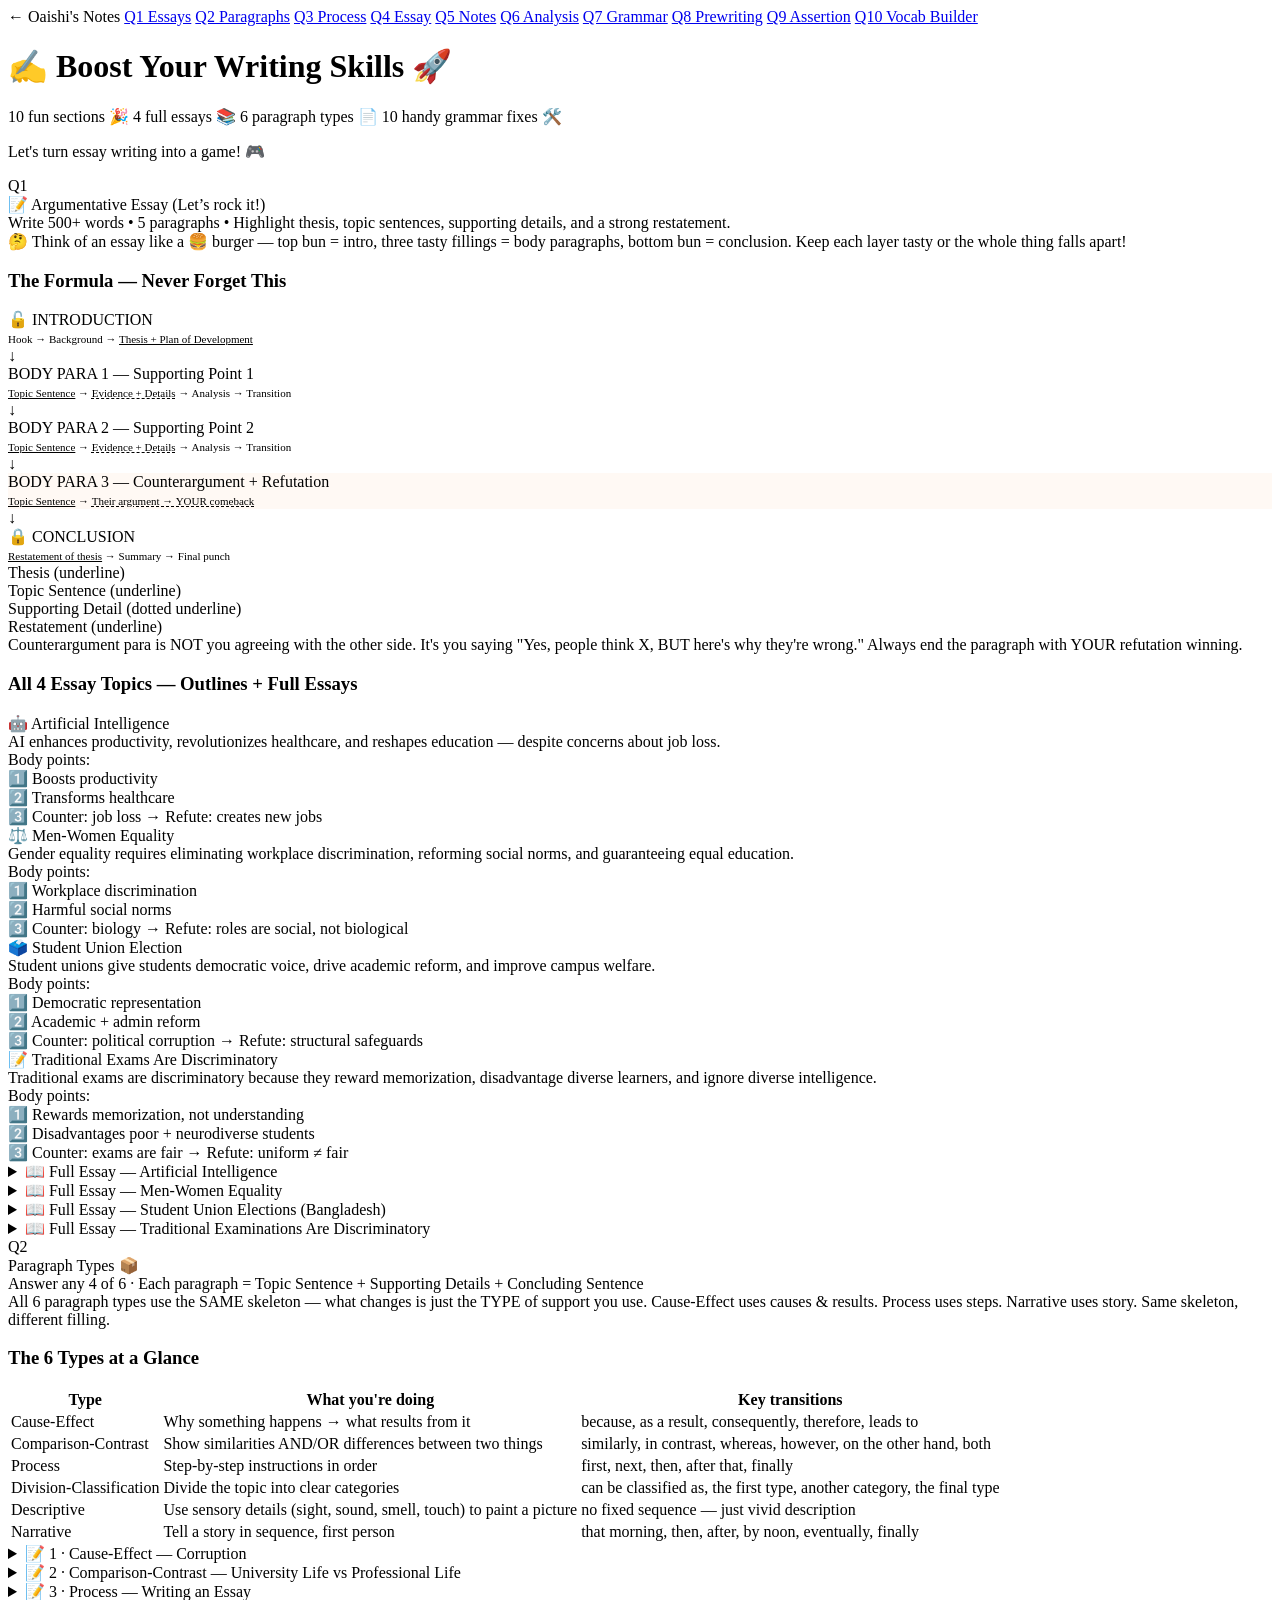
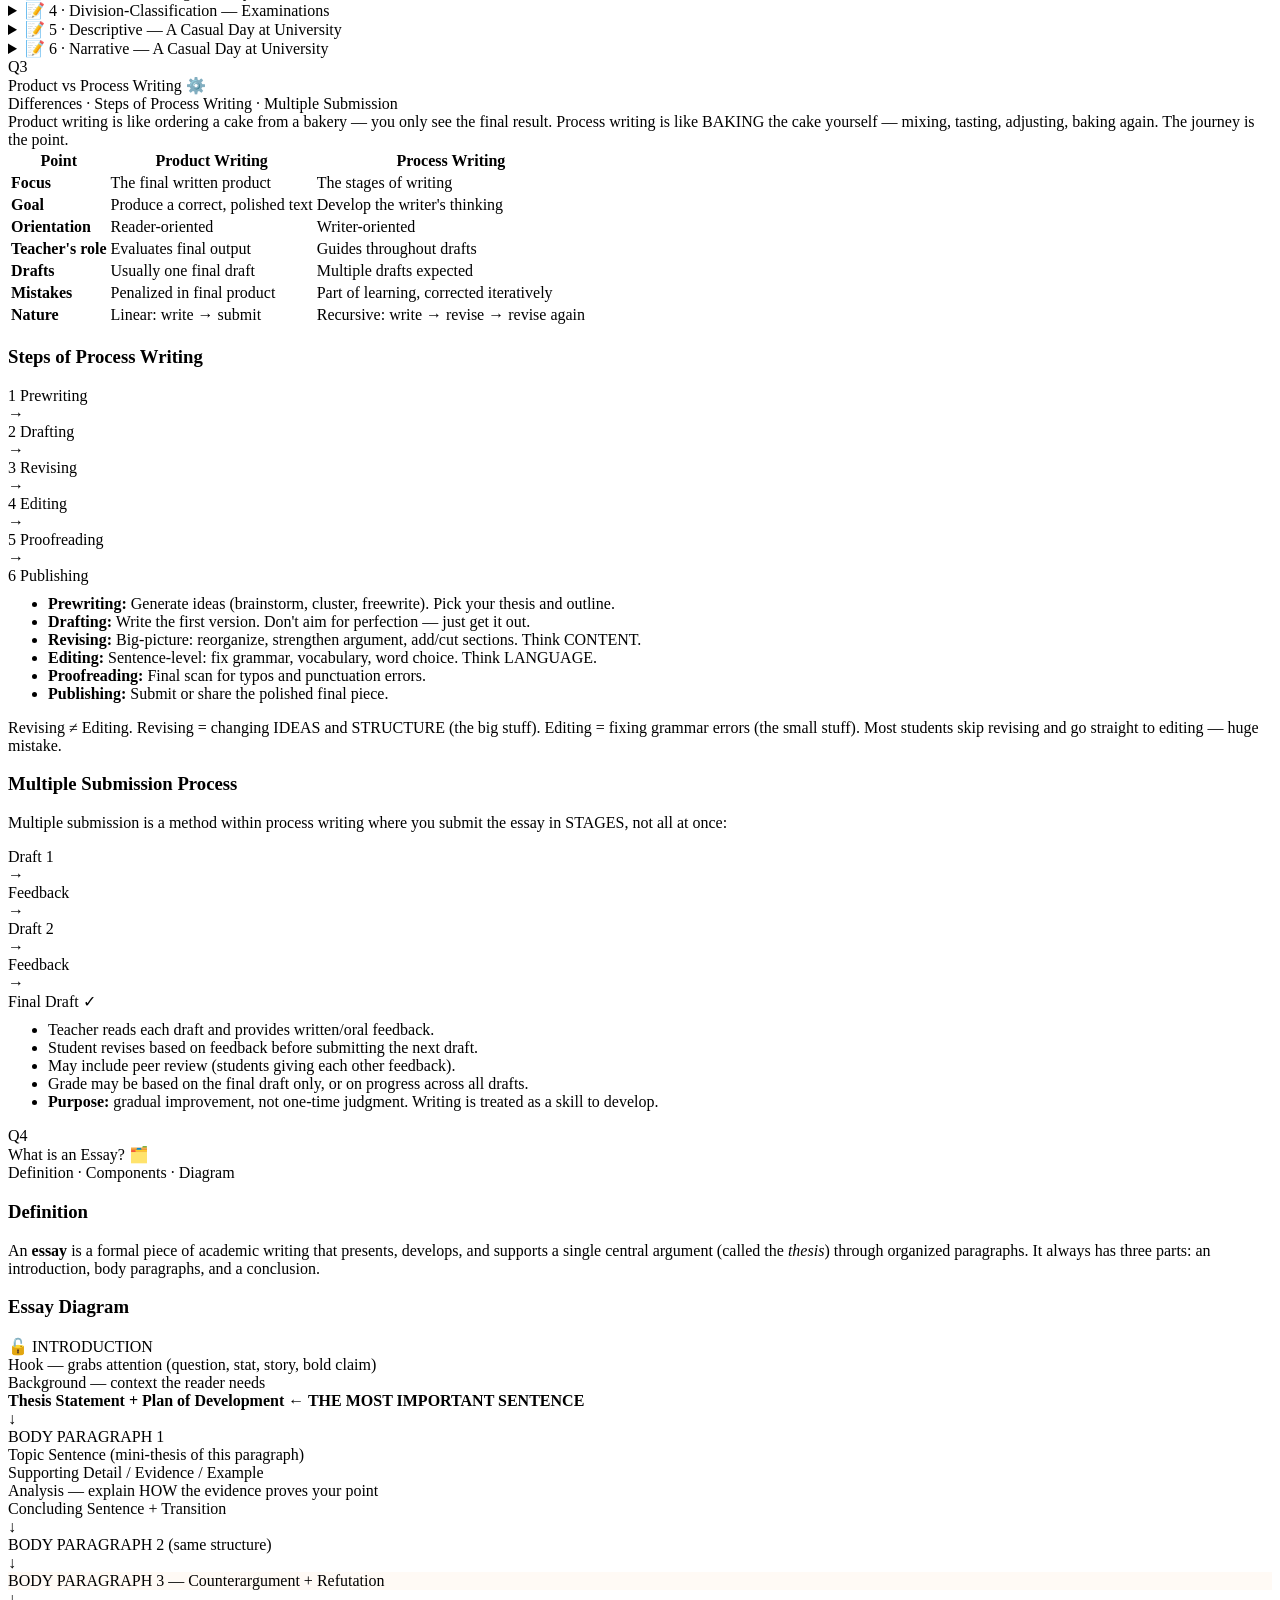
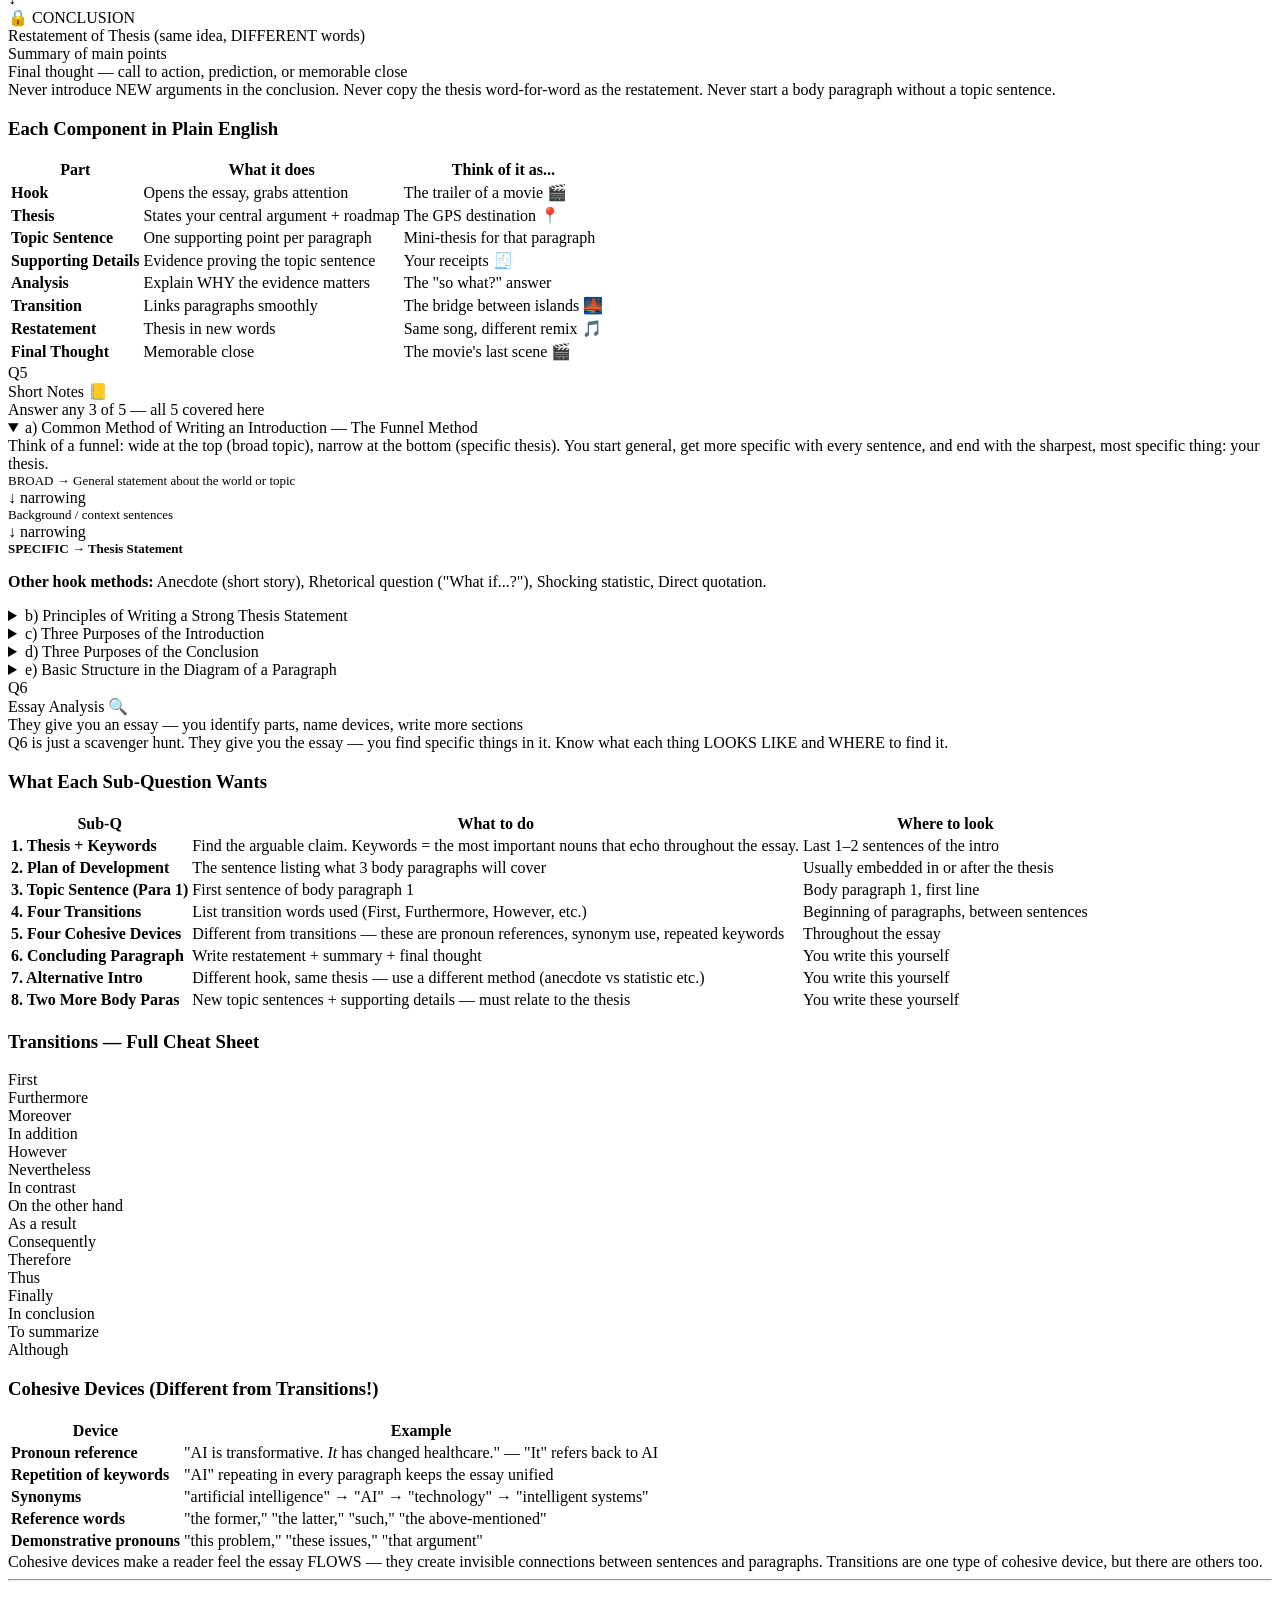
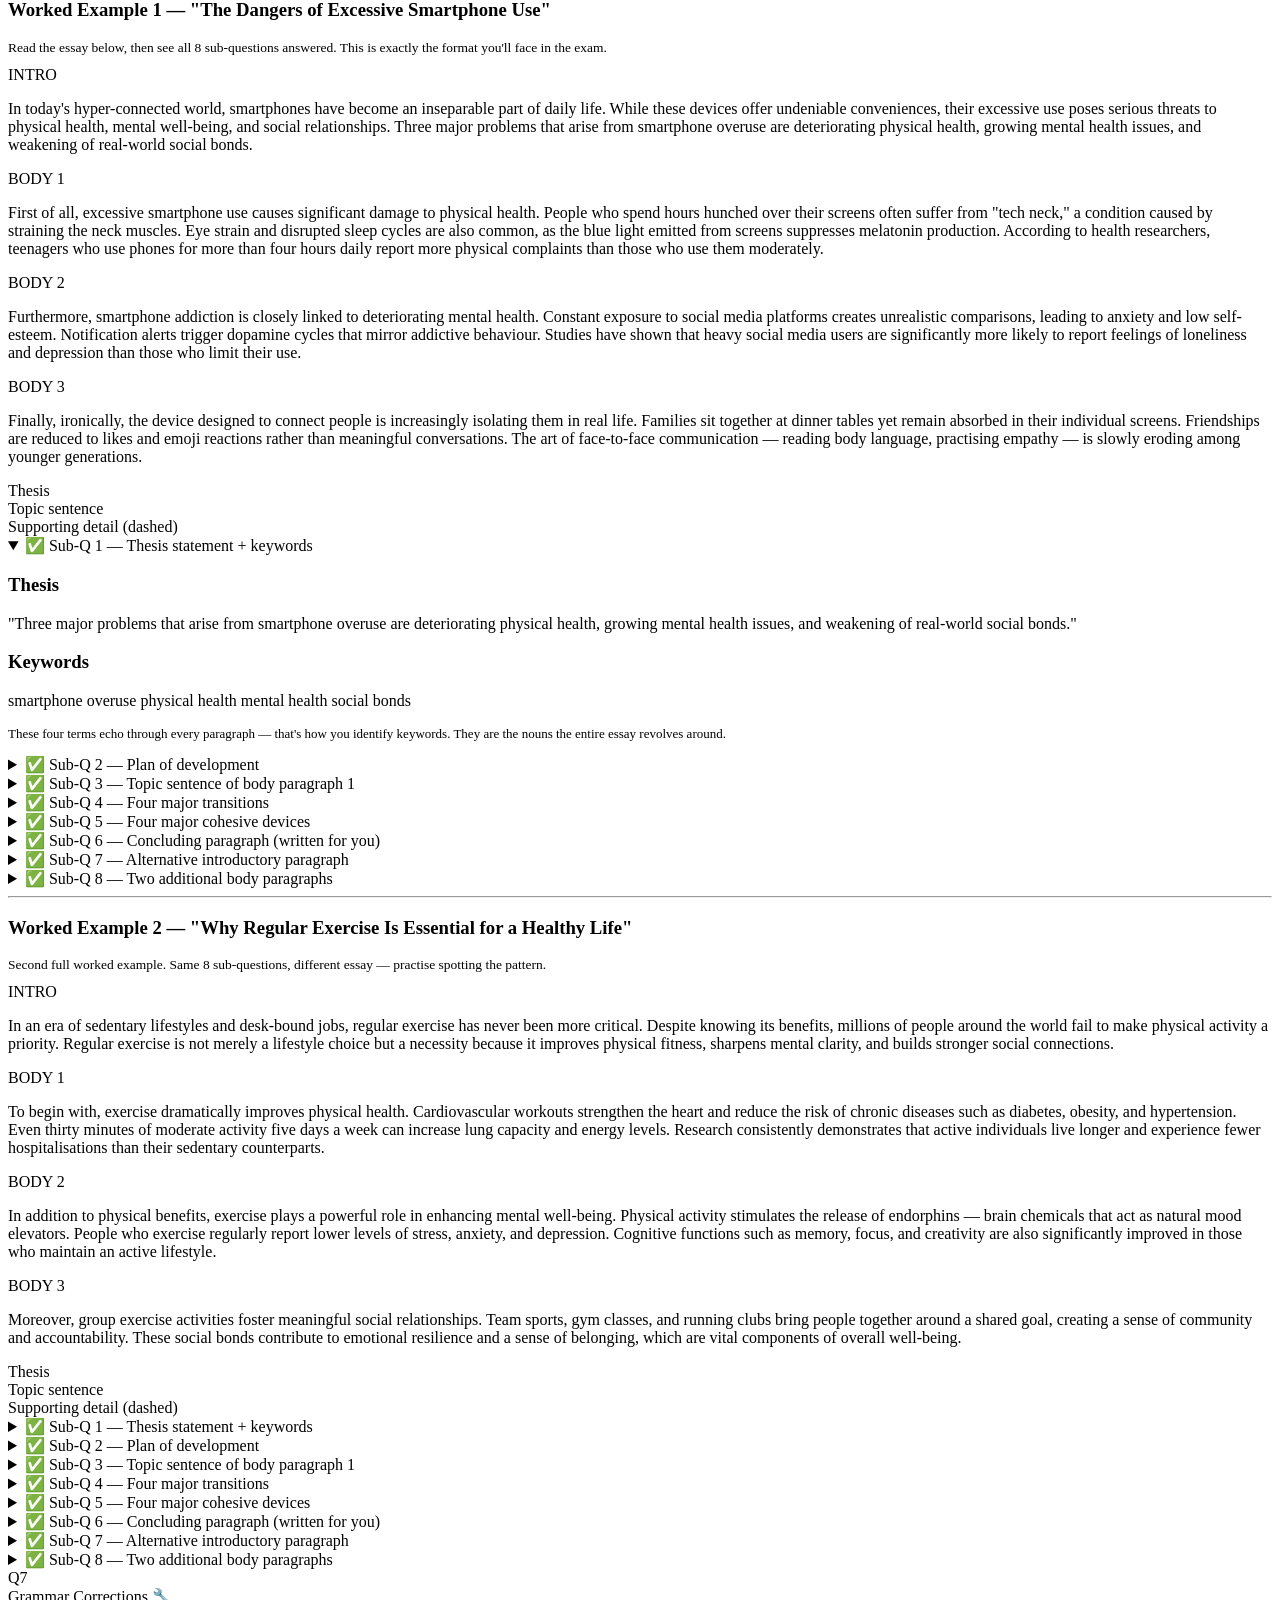
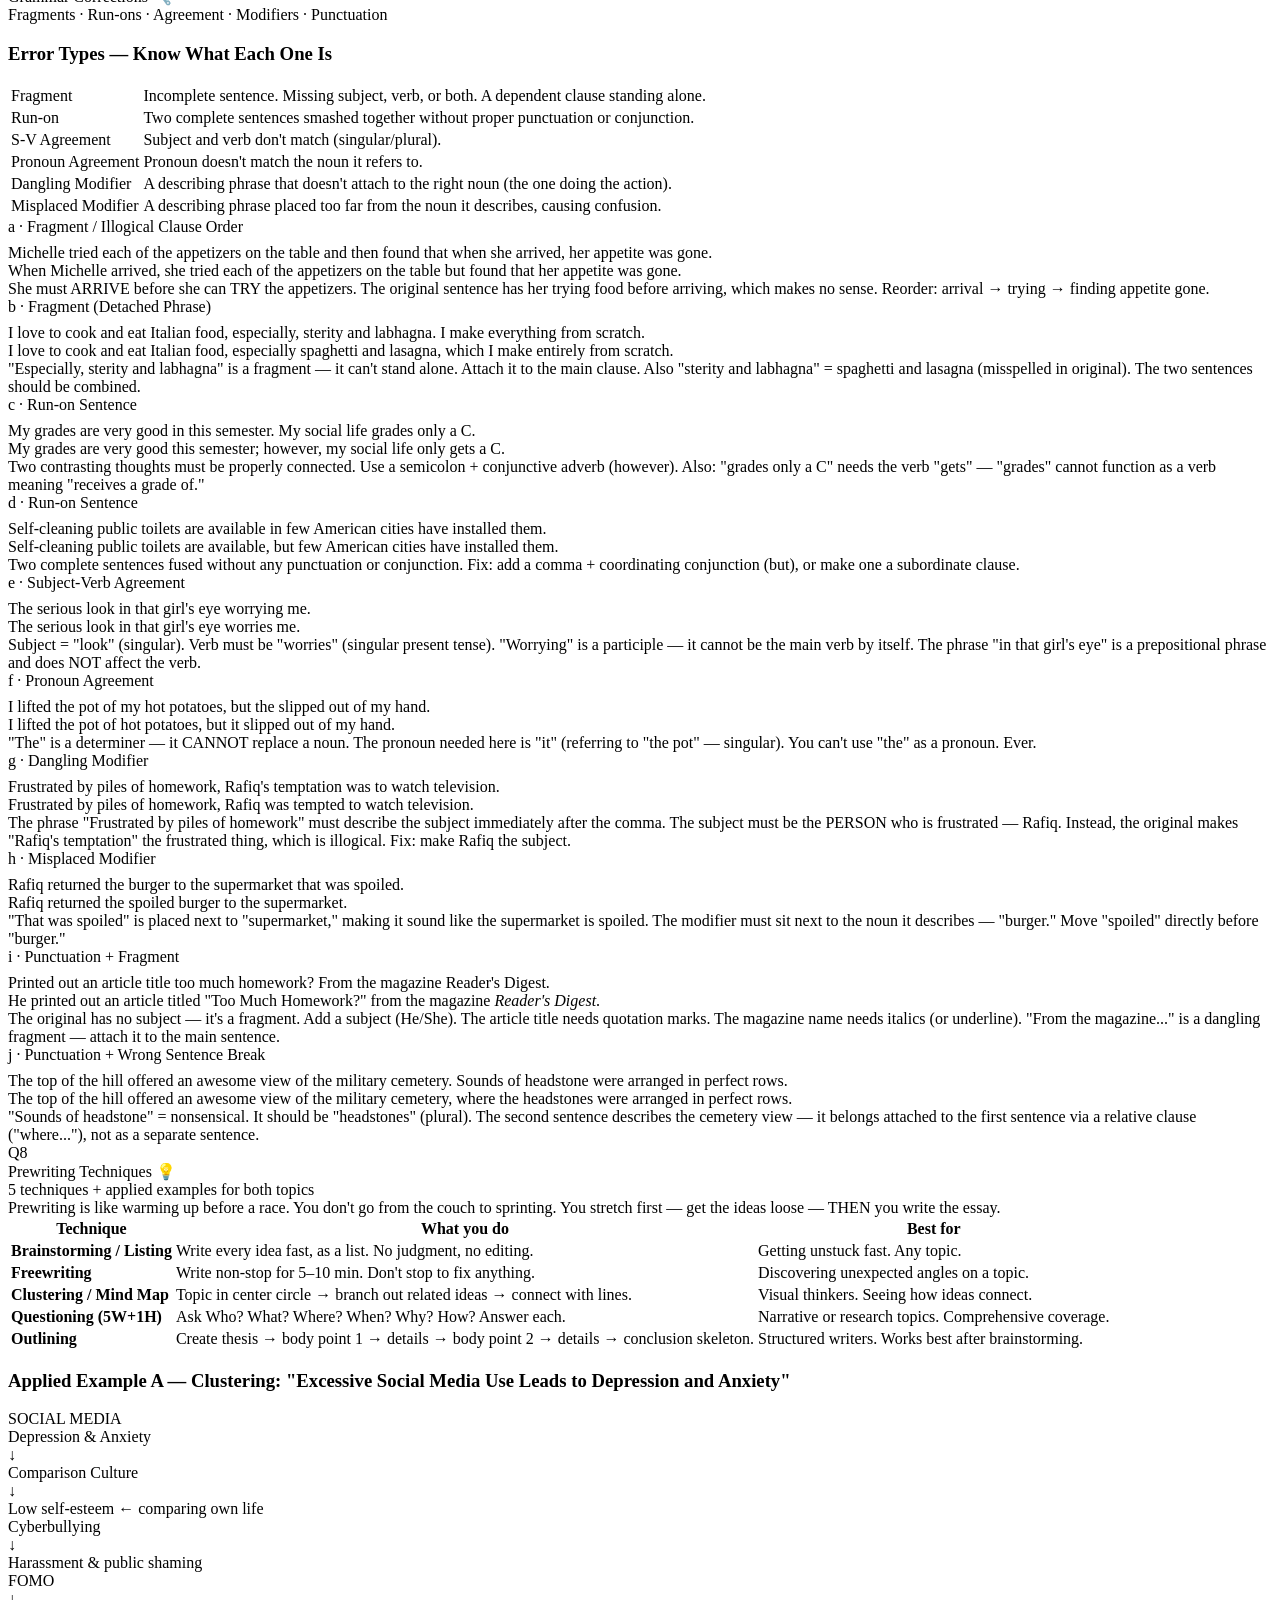
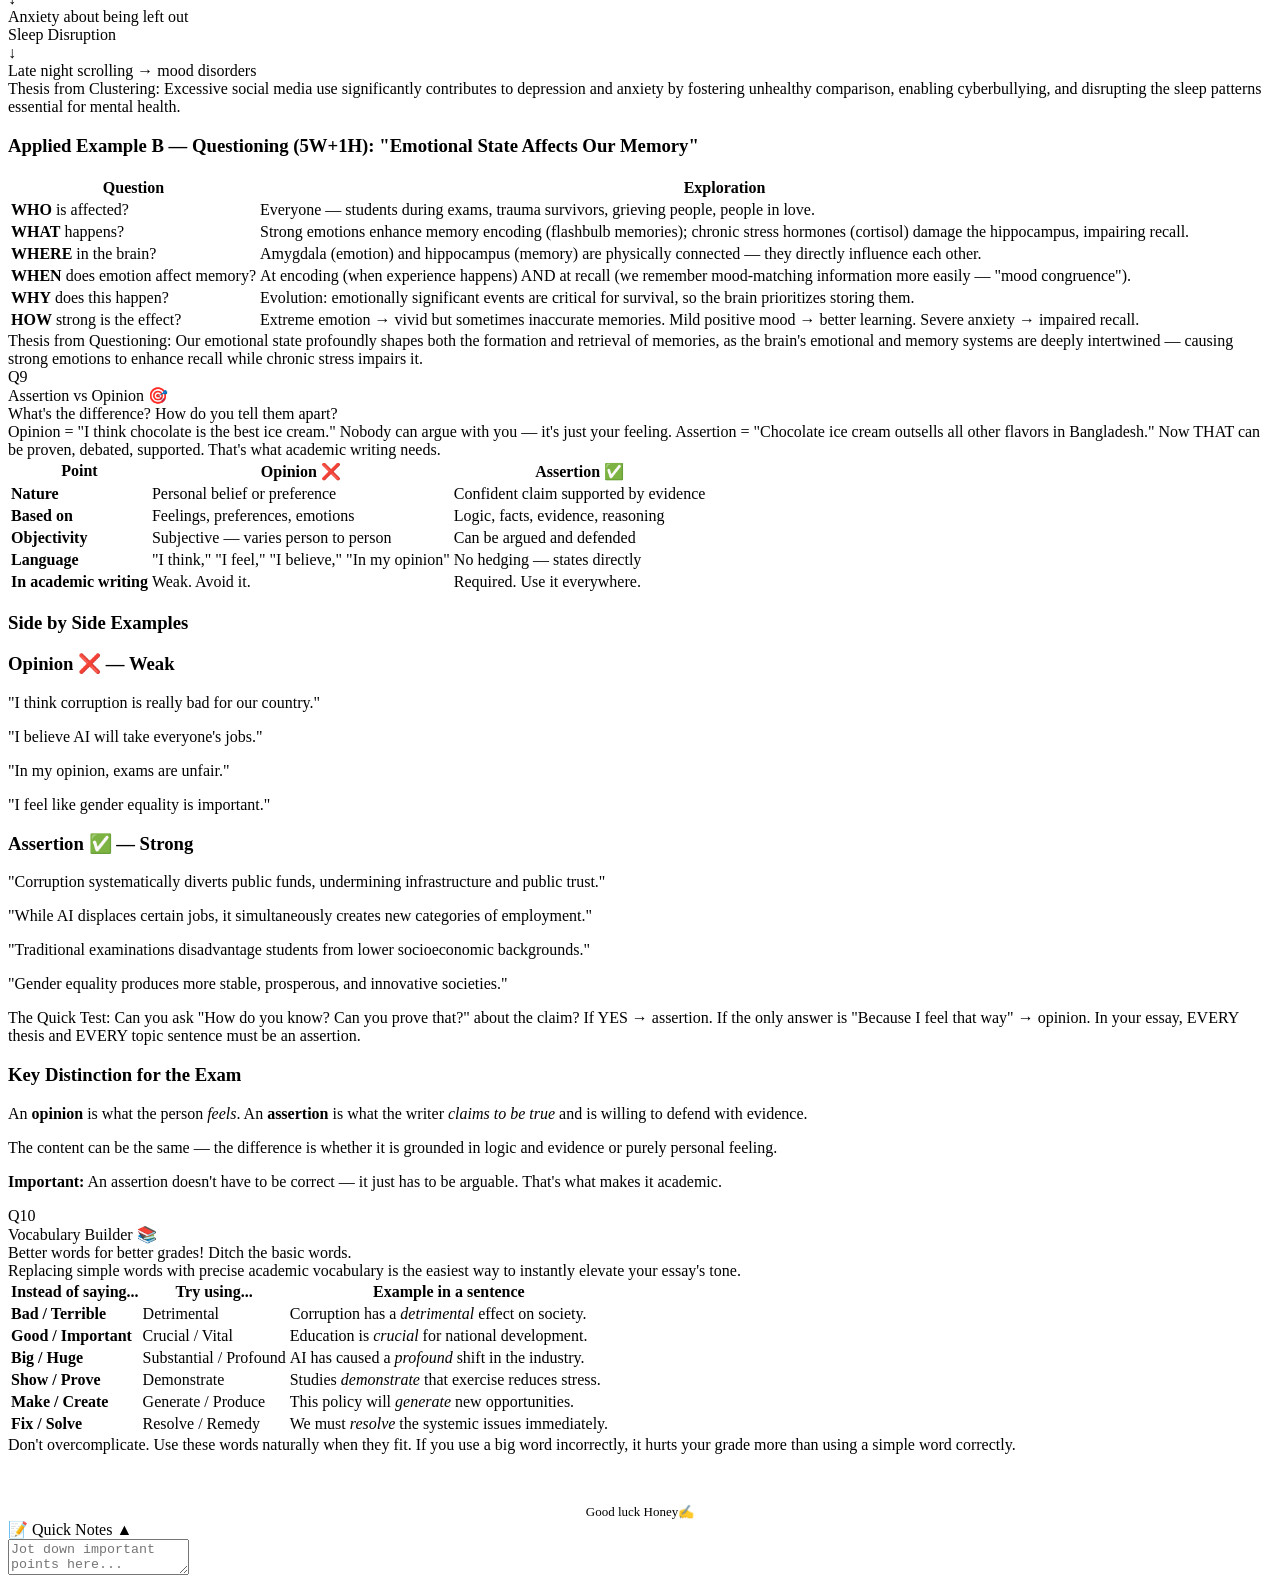
==== english-writing-exam.html @ 7dbe16ba "Add files via upload" ====
<!DOCTYPE html>
<html lang="en">
<head>
<meta charset="UTF-8">
<meta name="viewport" content="width=device-width, initial-scale=1.0">
<title>Developing Writing Skill — Exam Notes</title>
<link href="https://fonts.googleapis.com/css2?family=Syne:wght@700;800&family=Nunito:ital,wght@0,400;0,600;0,700;1,400&display=swap" rel="stylesheet">
<link rel="stylesheet" href="assets/css/shared.css">
  <link rel="stylesheet" href="assets/css/notes.css">
</head>
<body>

<nav>
  <span class="nav-logo"><a href="index.html" style="color:var(--yellow);text-decoration:none;">← Oaishi's Notes</a></span>
  <a href="#q1">Q1 Essays</a>
  <a href="#q2">Q2 Paragraphs</a>
  <a href="#q3">Q3 Process</a>
  <a href="#q4">Q4 Essay</a>
  <a href="#q5">Q5 Notes</a>
  <a href="#q6">Q6 Analysis</a>
  <a href="#q7">Q7 Grammar</a>
  <a href="#q8">Q8 Prewriting</a>
  <a href="#q9">Q9 Assertion</a>
  <a href="#q10">Q10 Vocab Builder</a>
</nav>

<div class="hero">
  <h1>✍️ Boost Your Writing Skills 🚀</h1>
  <div class="hero-pills">
    <span class="hero-pill">10 fun sections 🎉</span>
    <span class="hero-pill">4 full essays 📚</span>
    <span class="hero-pill">6 paragraph types 📄</span>
    <span class="hero-pill">10 handy grammar fixes 🛠️</span>
  </div>
  <p class="hero-tagline">Let's turn essay writing into a game! 🎮</p>
</div>

<div class="wrap">

  <div class="q-section q1" id="q1">
    <div class="q-header">
      <div class="q-num">Q1</div>
      <div>
        <div class="q-title">📝 Argumentative Essay (Let’s rock it!)</div>
        <div class="q-sub">Write 500+ words • 5 paragraphs • Highlight thesis, topic sentences, supporting details, and a strong restatement.</div>
      </div>
    </div>
    <div class="brain">🤔 Think of an essay like a 🍔 burger — top bun = intro, three tasty fillings = body paragraphs, bottom bun = conclusion. Keep each layer tasty or the whole thing falls apart!</div>

  <h3>The Formula — Never Forget This</h3>
  <div class="diagram">
    <div class="dbox db-intro">🔓 INTRODUCTION<br><span style="font-size:11px;font-weight:400;">Hook → Background → <u style="text-decoration-color:var(--coral)">Thesis + Plan of Development</u></span></div>
    <div class="darrow">↓</div>
    <div class="dbox db-body">BODY PARA 1 — Supporting Point 1<br><span style="font-size:11px;font-weight:400;"><u style="text-decoration-color:var(--mint)">Topic Sentence</u> → <u style="text-decoration-color:var(--sky);text-decoration-style:dashed">Evidence + Details</u> → Analysis → Transition</span></div>
    <div class="darrow">↓</div>
    <div class="dbox db-body">BODY PARA 2 — Supporting Point 2<br><span style="font-size:11px;font-weight:400;"><u style="text-decoration-color:var(--mint)">Topic Sentence</u> → <u style="text-decoration-color:var(--sky);text-decoration-style:dashed">Evidence + Details</u> → Analysis → Transition</span></div>
    <div class="darrow">↓</div>
    <div class="dbox db-body" style="border-color:var(--orange);color:var(--orange);background:rgba(255,159,67,0.06)">BODY PARA 3 — Counterargument + Refutation<br><span style="font-size:11px;font-weight:400;"><u style="text-decoration-color:var(--mint)">Topic Sentence</u> → <u style="text-decoration-color:var(--sky);text-decoration-style:dashed">Their argument → YOUR comeback</u></span></div>
    <div class="darrow">↓</div>
    <div class="dbox db-conc">🔒 CONCLUSION<br><span style="font-size:11px;font-weight:400;"><u style="text-decoration-color:var(--purple)">Restatement of thesis</u> → Summary → Final punch</span></div>
  </div>

  <div class="legend">
    <div class="leg"><span style="background:var(--coral)"></span> Thesis (underline)</div>
    <div class="leg"><span style="background:var(--mint)"></span> Topic Sentence (underline)</div>
    <div class="leg"><span style="background:var(--sky);"></span> Supporting Detail (dotted underline)</div>
    <div class="leg"><span style="background:var(--purple)"></span> Restatement (underline)</div>
  </div>

  <div class="warn">Counterargument para is NOT you agreeing with the other side. It's you saying "Yes, people think X, BUT here's why they're wrong." Always end the paragraph with YOUR refutation winning.</div>

  <h3>All 4 Essay Topics — Outlines + Full Essays</h3>

  <!-- TOPIC OVERVIEWS -->
  <div class="grid2">
    <div class="topic-card">
      <div class="tc-head">🤖 Artificial Intelligence</div>
      <div class="thesis-line">AI enhances productivity, revolutionizes healthcare, and reshapes education — despite concerns about job loss.</div>
      <div class="points">Body points: <br>1️⃣ Boosts productivity <br>2️⃣ Transforms healthcare <br>3️⃣ Counter: job loss → Refute: creates new jobs</div>
    </div>
    <div class="topic-card">
      <div class="tc-head">⚖️ Men-Women Equality</div>
      <div class="thesis-line">Gender equality requires eliminating workplace discrimination, reforming social norms, and guaranteeing equal education.</div>
      <div class="points">Body points:<br>1️⃣ Workplace discrimination<br>2️⃣ Harmful social norms<br>3️⃣ Counter: biology → Refute: roles are social, not biological</div>
    </div>
    <div class="topic-card">
      <div class="tc-head">🗳️ Student Union Election</div>
      <div class="thesis-line">Student unions give students democratic voice, drive academic reform, and improve campus welfare.</div>
      <div class="points">Body points:<br>1️⃣ Democratic representation<br>2️⃣ Academic + admin reform<br>3️⃣ Counter: political corruption → Refute: structural safeguards</div>
    </div>
    <div class="topic-card">
      <div class="tc-head">📝 Traditional Exams Are Discriminatory</div>
      <div class="thesis-line">Traditional exams are discriminatory because they reward memorization, disadvantage diverse learners, and ignore diverse intelligence.</div>
      <div class="points">Body points:<br>1️⃣ Rewards memorization, not understanding<br>2️⃣ Disadvantages poor + neurodiverse students<br>3️⃣ Counter: exams are fair → Refute: uniform ≠ fair</div>
    </div>
  </div>

  <!-- FULL ESSAYS AS COLLAPSIBLES -->
  <details>
    <summary>📖 Full Essay — Artificial Intelligence</summary>
    <div class="details-body">
      <div class="essay">
        <div class="essay-label">INTRO</div>
        <p>Imagine a world where machines diagnose diseases faster than doctors, write software, and drive cars without human error. This world is no longer science fiction — it is unfolding right now through the rapid rise of artificial intelligence. AI, the simulation of human intelligence by machines, is reshaping industries, transforming daily life, and redefining what it means to work. <span class="th">Despite widespread concerns about job displacement and ethical risks, artificial intelligence is a transformative force that enhances productivity across industries, revolutionizes healthcare, and unlocks new possibilities in education.</span></p>
      </div>
      <div class="essay">
        <div class="essay-label">BODY 1 — Productivity</div>
        <p><span class="ts">First and foremost, artificial intelligence dramatically enhances productivity and efficiency across industries.</span> <span class="sd">Repetitive, time-consuming tasks such as data entry, customer service responses, and logistics planning are now automated by intelligent systems, freeing human workers to focus on creative and strategic functions.</span> <span class="sd">According to a McKinsey Global Institute report, AI technologies could add up to $13 trillion to global economic output by 2030.</span> Rather than replacing the workforce entirely, AI acts as a powerful amplifier of human capability. Consequently, industries from manufacturing to finance are experiencing unprecedented levels of innovation and output.</p>
      </div>
      <div class="essay">
        <div class="essay-label">BODY 2 — Healthcare</div>
        <p><span class="ts">Furthermore, artificial intelligence is revolutionizing healthcare in ways that save millions of lives.</span> <span class="sd">AI-powered diagnostic tools can analyze medical images — X-rays, MRIs, CT scans — with greater accuracy and speed than human radiologists, enabling earlier detection of deadly diseases like cancer.</span> <span class="sd">IBM's Watson Health system has demonstrated the ability to identify cancer treatment options in minutes, a task that previously required weeks of specialist review.</span> Drug discovery, once a decade-long process, is being accelerated by AI algorithms screening millions of molecular combinations. The integration of AI in medicine represents one of the most profound humanitarian achievements of our era.</p>
      </div>
      <div class="essay">
        <div class="essay-label">BODY 3 — Counterargument + Refutation</div>
        <p><span class="ts">Critics argue that artificial intelligence poses a serious threat to employment, and this concern deserves genuine consideration.</span> <span class="sd">As automation displaces manual and clerical jobs, millions of workers in transportation, retail, and manufacturing face an uncertain future.</span> <span class="sd">The World Economic Forum has warned that AI could eliminate 85 million jobs by 2025.</span> However, history offers reassurance: every major technological revolution, from the Industrial Revolution to the rise of computing, ultimately created more jobs than it destroyed. <span class="sd">The same WEF report projects AI will simultaneously create 97 million new roles in data science, AI maintenance, and digital strategy.</span> The solution lies not in rejecting AI, but in investing in workforce reskilling. Dismissing AI out of fear would be as shortsighted as rejecting electricity.</p>
      </div>
      <div class="essay">
        <div class="essay-label">CONCLUSION</div>
        <p>In conclusion, <span class="re">artificial intelligence, though not without challenges, is one of the most transformative technologies humanity has ever developed, accelerating productivity, advancing healthcare, and reshaping education.</span> The key lies in guiding it with ethical frameworks and inclusive policies. The future belongs not to machines alone, but to those wise enough to work alongside them.</p>
      </div>
    </div>
  </details>

  <details>
    <summary>📖 Full Essay — Men-Women Equality</summary>
    <div class="details-body">
      <div class="essay">
        <div class="essay-label">INTRO</div>
        <p>In 2023, a Bangladeshi woman was denied a promotion not because of her qualifications, but because her manager believed a male colleague was a more "suitable" leader. This scenario, repeated millions of times daily across the globe, reflects a deeply embedded problem: gender inequality. Despite remarkable progress, women continue to face systematic disadvantages in workplaces, homes, and institutions. <span class="th">Gender equality is not merely a feminist cause but a fundamental human right that demands the elimination of workplace discrimination, the reformation of restrictive social norms, and the guarantee of equal educational opportunities for all.</span></p>
      </div>
      <div class="essay">
        <div class="essay-label">BODY 1 — Workplace Discrimination</div>
        <p><span class="ts">To begin with, workplace discrimination remains one of the most persistent barriers to gender equality in our society.</span> <span class="sd">In Bangladesh, women are concentrated in low-wage sectors like garment manufacturing, while senior corporate leadership remains dominated by men.</span> <span class="sd">Globally, the gender pay gap persists, with women earning approximately 82 cents for every dollar earned by men for comparable work, according to UN Women.</span> The so-called "glass ceiling" — an invisible barrier preventing women from rising to top positions — continues to limit millions. Enforcing equal pay laws and encouraging women's leadership are essential steps toward an equitable workforce.</p>
      </div>
      <div class="essay">
        <div class="essay-label">BODY 2 — Social Norms</div>
        <p><span class="ts">Moreover, restrictive social and cultural norms continue to limit women's freedoms and reinforce inequality in everyday life.</span> <span class="sd">In many parts of Bangladesh, deeply rooted traditions dictate that women are primarily responsible for household duties and childcare, regardless of their professional ambitions.</span> <span class="sd">Early marriage, affecting 59% of Bangladeshi girls according to UNICEF, cuts short girls' education and traps them in economic dependency.</span> Notably, rigid gender roles harm men too, pressuring them to suppress emotions and bear sole financial responsibility. Reforming these norms through education and legal protections benefits everyone.</p>
      </div>
      <div class="essay">
        <div class="essay-label">BODY 3 — Counter + Refutation</div>
        <p><span class="ts">Some traditionalists contend that biological differences between men and women naturally justify distinct social roles.</span> <span class="sd">They argue that women's roles as mothers and caregivers are universal, rooted in biology rather than culture.</span> This argument, however, confuses biology with destiny. <span class="sd">Research consistently shows that differences in career outcomes between genders are shaped primarily by social conditioning, not innate ability.</span> Countries like Norway and Iceland, which actively promote gender equality, demonstrate that when barriers are removed, women lead companies and governments as effectively as men. Equality does not erase biological difference; it simply ensures those differences do not determine one's rights.</p>
      </div>
      <div class="essay">
        <div class="essay-label">CONCLUSION</div>
        <p>In summary, <span class="re">gender equality remains an urgent and achievable goal requiring the dismantling of workplace discrimination, the challenging of harmful social norms, and the guarantee of equal opportunity for every individual regardless of gender.</span> Societies that invest in gender equality are more stable, more prosperous, and more innovative. Equality is not a privilege for some — it is a right for all.</p>
      </div>
    </div>
  </details>

  <details>
    <summary>📖 Full Essay — Student Union Elections (Bangladesh)</summary>
    <div class="details-body">
      <div class="essay">
        <div class="essay-label">INTRO</div>
        <p>University life in Bangladesh is frequently marked by challenges students feel powerless to address: rising tuition fees, inadequate hostels, outdated curricula, and campus harassment. For decades, students have had no formal democratic channel to raise their voices. The revival of student union elections could change this fundamentally. <span class="th">Student union elections in Bangladeshi universities can effectively address the major problems students face by establishing democratic representation, advocating for meaningful academic reforms, and improving campus welfare and safety.</span></p>
      </div>
      <div class="essay">
        <div class="essay-label">BODY 1 — Democratic Voice</div>
        <p><span class="ts">First, student unions provide students with a legitimate democratic voice within university governance structures.</span> <span class="sd">Without elected representatives, Bangladeshi universities are governed entirely by administrations and political appointees who may be disconnected from the realities of student life.</span> <span class="sd">When students elect their own representatives through transparent elections, those representatives can formally negotiate with administrations and advocate for policies that directly impact students.</span> Democratic representation means decisions about fee increases, academic calendars, and campus infrastructure are made with student input rather than imposed upon them.</p>
      </div>
      <div class="essay">
        <div class="essay-label">BODY 2 — Academic Reform</div>
        <p><span class="ts">Furthermore, active student unions can drive vital academic and administrative reforms that improve educational quality.</span> <span class="sd">Outdated syllabi, examination irregularities, favoritism in grading, and the absence of counseling services are issues students regularly identify but cannot formally address without a union.</span> <span class="sd">At Dhaka University, periods of active student union leadership historically coincided with greater administrative transparency and more responsive student services.</span> Unions can also campaign for merit-based scholarship distribution and petition against session jams — issues that directly affect thousands of students every year.</p>
      </div>
      <div class="essay">
        <div class="essay-label">BODY 3 — Counter + Refutation</div>
        <p><span class="ts">Opponents of student union elections argue that such elections inevitably become politically corrupted, hijacked by party agendas rather than serving student interests.</span> <span class="sd">This concern is well-founded: historically, party-affiliated student wings have used campuses for political violence, extortion, and coercion, turning union elections into tools of control.</span> However, this problem calls for structural reform, not abolition. <span class="sd">Implementing independent electoral commissions, strict code-of-conduct regulations, transparent campaign finance rules, and prohibition on party-aligned candidacies can insulate student unions from political corruption.</span> Countries like the UK and Australia maintain vibrant, independent student unions — Bangladesh can achieve the same with proper institutional safeguards.</p>
      </div>
      <div class="essay">
        <div class="essay-label">CONCLUSION</div>
        <p>In conclusion, <span class="re">student union elections, when conducted transparently and independently, are a powerful mechanism through which students gain democratic representation, push for academic reform, and build safer campus environments.</span> The problems facing Bangladeshi university students are not inevitable — they are the product of a system that lacks accountability to those it serves. The student voice must not be silenced; it must be organized, empowered, and heard.</p>
      </div>
    </div>
  </details>

  <details>
    <summary>📖 Full Essay — Traditional Examinations Are Discriminatory</summary>
    <div class="details-body">
      <div class="essay">
        <div class="essay-label">INTRO</div>
        <p>Every year, thousands of Bangladeshi students spend weeks memorizing pages of notes, only to forget everything the day after their exam. The system they are trapped in rewards recall over reasoning, punishes anxiety over ability, and defines intelligence through a single standardized test. Traditional examinations have been the dominant form of academic assessment for centuries — yet their dominance is increasingly questioned. <span class="th">Traditional examination systems are fundamentally discriminatory rather than encouraging because they privilege rote memorization over critical thinking, systematically disadvantage students with diverse learning needs, and fail to assess the full range of human intelligence.</span></p>
      </div>
      <div class="essay">
        <div class="essay-label">BODY 1 — Memorization Not Understanding</div>
        <p><span class="ts">To begin with, traditional examinations primarily reward memorization rather than genuine understanding or intellectual development.</span> <span class="sd">Students who can reproduce textbook content verbatim within a fixed time frame are rewarded with high grades, while those who think critically or approach problems creatively often struggle to perform within such rigid formats.</span> <span class="sd">Renowned education theorist Sir Ken Robinson argued that conventional schooling and its examination culture systematically suppress creativity — one of the most valuable human capacities.</span> In Bangladesh, "note-guessing" — predicting which topics will appear on exams — encourages selective study rather than comprehensive learning. Education should ignite curiosity, not extinguish it.</p>
      </div>
      <div class="essay">
        <div class="essay-label">BODY 2 — Disadvantages Diverse Students</div>
        <p><span class="ts">Moreover, traditional examinations systematically disadvantage students from less privileged backgrounds and those with diverse learning needs.</span> <span class="sd">In Bangladesh, students with access to expensive coaching centers and private tutors consistently outperform their rural counterparts, not because they are more intelligent, but because they have greater access to exam preparation resources.</span> <span class="sd">Students with dyslexia, anxiety disorders, or attention difficulties are further penalized by formats demanding rapid, silent, individual writing — a format that suits only one type of learner.</span> When a single format determines academic success, the system measures privilege, not potential. That is discrimination dressed as objectivity.</p>
      </div>
      <div class="essay">
        <div class="essay-label">BODY 3 — Counter + Refutation</div>
        <p><span class="ts">Defenders of traditional examinations argue that standardized testing provides an objective, fair method of evaluation that prevents favoritism.</span> <span class="sd">They contend that uniform exams allow performance to be compared across institutions and regions, creating a meritocratic system where students are judged on knowledge alone.</span> This argument conflates uniformity with fairness. <span class="sd">A system is only fair if all participants begin with equal opportunities — in Bangladesh, where educational quality varies enormously between urban and rural schools, the examination format measures starting advantage as much as academic merit.</span> Alternative models — portfolios, project-based evaluations, oral presentations, continuous assessment — can maintain rigor while offering more inclusive, multidimensional measures of achievement.</p>
      </div>
      <div class="essay">
        <div class="essay-label">CONCLUSION</div>
        <p>Ultimately, <span class="re">traditional examinations, by privileging memorization, disadvantaging diverse learners, and ignoring the multidimensional nature of intelligence, function as instruments of discrimination disguised as tools of assessment.</span> This is not an argument against evaluation itself, but against the narrow high-stakes format through which it is conducted. Bangladesh's universities must move toward a more equitable, holistic model — one that encourages every student rather than filtering out all but the best memorizers.</p>
      </div>
    </div>
  </details>
</div>

<!-- ===================== Q2 ===================== -->
<div class="q-section q2" id="q2">
  <div class="q-header">
    <div class="q-num">Q2</div>
    <div>
      <div class="q-title">Paragraph Types 📦</div>
      <div class="q-sub">Answer any 4 of 6 · Each paragraph = Topic Sentence + Supporting Details + Concluding Sentence</div>
    </div>
  </div>

  <div class="brain">All 6 paragraph types use the SAME skeleton — what changes is just the TYPE of support you use. Cause-Effect uses causes & results. Process uses steps. Narrative uses story. Same skeleton, different filling.</div>

  <h3>The 6 Types at a Glance</h3>
  <table>
    <tr><th>Type</th><th>What you're doing</th><th>Key transitions</th></tr>
    <tr><td><span class="badge b-coral">Cause-Effect</span></td><td>Why something happens → what results from it</td><td>because, as a result, consequently, therefore, leads to</td></tr>
    <tr><td><span class="badge b-sky">Comparison-Contrast</span></td><td>Show similarities AND/OR differences between two things</td><td>similarly, in contrast, whereas, however, on the other hand, both</td></tr>
    <tr><td><span class="badge b-mint">Process</span></td><td>Step-by-step instructions in order</td><td>first, next, then, after that, finally</td></tr>
    <tr><td><span class="badge b-orange">Division-Classification</span></td><td>Divide the topic into clear categories</td><td>can be classified as, the first type, another category, the final type</td></tr>
    <tr><td><span class="badge b-purple">Descriptive</span></td><td>Use sensory details (sight, sound, smell, touch) to paint a picture</td><td>no fixed sequence — just vivid description</td></tr>
    <tr><td><span class="badge b-yellow">Narrative</span></td><td>Tell a story in sequence, first person</td><td>that morning, then, after, by noon, eventually, finally</td></tr>
  </table>

  <details>
    <summary>📝 1 · Cause-Effect — Corruption</summary>
    <div class="details-body">
      <div class="tip">Structure: causes (why it happens) → effects (what it causes). Use transitions like <em>because, as a result, consequently</em>.</div>
      <div class="essay">
        <p>Corruption is a deeply rooted crisis whose causes and devastating effects form a destructive cycle that undermines national progress. Political corruption arises primarily from weak governance, an absence of accountability, and a culture of impunity where powerful individuals face no consequences for unethical actions. Low wages for public officials further drive corrupt practices, as underpaid bureaucrats resort to bribery to supplement their incomes. As a result of rampant corruption, public funds meant for schools, hospitals, and infrastructure are siphoned away, leading to deteriorating services and widening inequality. Consequently, investors lose confidence in the country's institutions, causing reduced foreign investment and slower economic growth. Furthermore, corruption erodes public trust in government and the judiciary, weakening the very foundations of democracy. Until root causes are systematically addressed through stronger institutions and a culture of transparency, corruption's effects will continue to devastate society.</p>
      </div>
    </div>
  </details>

  <details>
    <summary>📝 2 · Comparison-Contrast — University Life vs Professional Life</summary>
    <div class="details-body">
      <div class="tip">Use point-by-point: compare them on each aspect one at a time. Don't describe university entirely first then professional — mix them per point.</div>
      <div class="essay">
        <p>University life and professional life represent two distinct phases of adulthood, each with its own rhythms, responsibilities, and rewards. In university, students enjoy a relatively flexible schedule, choosing lectures and organizing time around assignments and social activities; in contrast, professional life demands strict punctuality, fixed working hours, and consistent performance with little room for casualness. While university fosters intellectual exploration — encouraging students to question ideas and pursue knowledge for its own sake — the professional world is primarily results-oriented, valuing efficiency and output above curiosity. Similarly, both environments require teamwork and communication skills, yet the stakes differ significantly: a failed group project may cost a grade, while a failed workplace effort may cost clients and reputations. Furthermore, university provides a financial safety net in the form of family support, whereas professional life demands full financial self-sufficiency. Despite these differences, both university and professional life serve as essential training grounds, preparing individuals to navigate challenges, build relationships, and grow as capable members of society.</p>
      </div>
    </div>
  </details>

  <details>
    <summary>📝 3 · Process — Writing an Essay</summary>
    <div class="details-body">
      <div class="tip">Steps must be in ORDER. Every step needs a transition (first, next, then, finally). Don't skip steps.</div>
      <div class="essay">
        <p>Writing a successful essay requires following a systematic process that transforms rough ideas into a polished, coherent piece of writing. The first step is prewriting, during which the writer generates ideas through techniques such as brainstorming, freewriting, or clustering, ultimately arriving at a focused thesis and rough outline. Next, the writer moves to drafting — composing a first version without worrying about perfection, the goal being simply to get ideas on paper. After completing the first draft, the writer engages in revising, the most critical step, which involves reconsidering the essay's argument, structure, and clarity: reorganizing paragraphs, strengthening the thesis, ensuring each topic sentence clearly supports the central argument. Then comes editing, a more focused process addressing sentence-level issues including grammar, vocabulary, and word choice. Finally, the writer proofreads carefully, catching any remaining errors before submitting the final draft. Following this process consistently results in essays that are not only grammatically correct but logically compelling and clearly articulated.</p>
      </div>
    </div>
  </details>

  <details>
    <summary>📝 4 · Division-Classification — Examinations</summary>
    <div class="details-body">
      <div class="tip">Divide your topic into CLEAR, distinct categories. Each category should not overlap with others. Use "can be classified as," "the first type," etc.</div>
      <div class="essay">
        <p>Examinations can be classified into several distinct categories based on their format and purpose, each designed to assess student knowledge in a different way. The first and most common category is the written examination, which itself divides into essay-type tests requiring students to construct extended written arguments; short-answer tests demanding brief but precise responses; and multiple-choice tests presenting options from which students select correct answers. A second category is the practical examination, used primarily in science, engineering, and medical programs, where students demonstrate technical skills in a laboratory or clinical setting rather than through written responses. The third type is the oral examination, in which students respond verbally to questions posed by examiners — a format testing communication skills and the ability to think under pressure. Finally, standardized or public examinations, such as the SSC and HSC in Bangladesh, represent a fourth category: large-scale, nationally administered tests designed to compare performance across institutions. Understanding these categories helps students and educators choose the most appropriate assessment form for any given learning objective.</p>
      </div>
    </div>
  </details>

  <details>
    <summary>📝 5 · Descriptive — A Casual Day at University</summary>
    <div class="details-body">
      <div class="tip">Use your 5 senses: what you SEE, HEAR, SMELL, FEEL. Don't narrate a story — just describe the scene like you're painting it.</div>
      <div class="essay">
        <p>On any given afternoon, the campus of a Bangladeshi public university is a vivid, unhurried canvas of student life. The wide, tree-lined pathways are dotted with students moving in small clusters — some clutching notebooks, others scrolling through phones, all unhurried in the golden afternoon light. The air smells faintly of earth and fried snacks drifting from nearby tea stalls, where vendors ladle out hot cha into thick-walled glasses. Around the central field, groups of students sprawl on the grass, some deep in conversation, others simply staring at the sky. The corridors of the faculty buildings hum with a low murmur of voices — the occasional burst of laughter, the squeak of chalk on a classroom board, the distant echo of footsteps on concrete stairs. Near the library steps, a lone student reads with unusual concentration, oblivious to the scattered pigeons pecking at crumbs beside him. It is neither dramatic nor extraordinary, but there is a particular, irreplaceable warmth to this scene — the unhurried ease of a place where people come not only to study, but simply to be young.</p>
      </div>
    </div>
  </details>

  <details>
    <summary>📝 6 · Narrative — A Casual Day at University</summary>
    <div class="details-body">
      <div class="tip">Tell a STORY in sequence. First person (I). Include action, reflection. The difference from descriptive: here you're DOING things, not just describing a static scene.</div>
      <div class="essay">
        <p>That Tuesday started the way most of my university days do — with a missed alarm and a rushed breakfast. I arrived at the faculty building just as the 9 AM class was beginning, slipping into a seat at the back and hoping my professor would not notice my disheveled state. The lecture on macroeconomics drifted over my head at first, but then something clicked — a real-world example about inflation that suddenly made the textbook make sense. By noon, my friend Karim and I had claimed our usual corner at the campus canteen, arguing passionately over whether the tea here was better than the one at the roadside shop near the gate. After lunch, we wandered to the library — mostly to sit and talk rather than study — and spent an hour debating nothing in particular. The afternoon slipped away in a haze of easy conversation, one short nap under a shady tree, and a shared plate of jhalmuri from the stall by the main gate. By evening, as the campus quieted and the sky turned pink, I realized that no extraordinary thing had happened that day — and yet, walking home, I felt oddly full, as though the day itself had been enough.</p>
      </div>
    </div>
  </details>
</div>

<!-- ===================== Q3 ===================== -->
<div class="q-section q3" id="q3">
  <div class="q-header">
    <div class="q-num">Q3</div>
    <div>
      <div class="q-title">Product vs Process Writing ⚙️</div>
      <div class="q-sub">Differences · Steps of Process Writing · Multiple Submission</div>
    </div>
  </div>

  <div class="analogy">Product writing is like ordering a cake from a bakery — you only see the final result. Process writing is like BAKING the cake yourself — mixing, tasting, adjusting, baking again. The journey is the point.</div>

  <table>
    <tr><th>Point</th><th>Product Writing</th><th>Process Writing</th></tr>
    <tr><td><strong>Focus</strong></td><td>The final written product</td><td>The stages of writing</td></tr>
    <tr><td><strong>Goal</strong></td><td>Produce a correct, polished text</td><td>Develop the writer's thinking</td></tr>
    <tr><td><strong>Orientation</strong></td><td>Reader-oriented</td><td>Writer-oriented</td></tr>
    <tr><td><strong>Teacher's role</strong></td><td>Evaluates final output</td><td>Guides throughout drafts</td></tr>
    <tr><td><strong>Drafts</strong></td><td>Usually one final draft</td><td>Multiple drafts expected</td></tr>
    <tr><td><strong>Mistakes</strong></td><td>Penalized in final product</td><td>Part of learning, corrected iteratively</td></tr>
    <tr><td><strong>Nature</strong></td><td>Linear: write → submit</td><td>Recursive: write → revise → revise again</td></tr>
  </table>

  <h3>Steps of Process Writing</h3>
  <div class="flow">
    <div class="fstep">1 Prewriting</div><div class="farrow">→</div>
    <div class="fstep">2 Drafting</div><div class="farrow">→</div>
    <div class="fstep">3 Revising</div><div class="farrow">→</div>
    <div class="fstep">4 Editing</div><div class="farrow">→</div>
    <div class="fstep">5 Proofreading</div><div class="farrow">→</div>
    <div class="fstep">6 Publishing</div>
  </div>
  <ul style="margin-top:10px;">
    <li><strong>Prewriting:</strong> Generate ideas (brainstorm, cluster, freewrite). Pick your thesis and outline.</li>
    <li><strong>Drafting:</strong> Write the first version. Don't aim for perfection — just get it out.</li>
    <li><strong>Revising:</strong> Big-picture: reorganize, strengthen argument, add/cut sections. Think CONTENT.</li>
    <li><strong>Editing:</strong> Sentence-level: fix grammar, vocabulary, word choice. Think LANGUAGE.</li>
    <li><strong>Proofreading:</strong> Final scan for typos and punctuation errors.</li>
    <li><strong>Publishing:</strong> Submit or share the polished final piece.</li>
  </ul>

  <div class="warn">Revising ≠ Editing. Revising = changing IDEAS and STRUCTURE (the big stuff). Editing = fixing grammar errors (the small stuff). Most students skip revising and go straight to editing — huge mistake.</div>

  <h3>Multiple Submission Process</h3>
  <p>Multiple submission is a method within process writing where you submit the essay in STAGES, not all at once:</p>
  <div class="flow" style="flex-wrap:wrap;gap:6px;">
    <div class="fstep" style="background:var(--card2);color:var(--muted);border:1.5px solid var(--border);">Draft 1</div>
    <div class="farrow">→</div>
    <div class="fstep" style="background:var(--card2);color:var(--sky);border:1.5px solid var(--sky);">Feedback</div>
    <div class="farrow">→</div>
    <div class="fstep" style="background:var(--card2);color:var(--muted);border:1.5px solid var(--border);">Draft 2</div>
    <div class="farrow">→</div>
    <div class="fstep" style="background:var(--card2);color:var(--sky);border:1.5px solid var(--sky);">Feedback</div>
    <div class="farrow">→</div>
    <div class="fstep">Final Draft ✓</div>
  </div>
  <ul style="margin-top:10px;">
    <li>Teacher reads each draft and provides written/oral feedback.</li>
    <li>Student revises based on feedback before submitting the next draft.</li>
    <li>May include peer review (students giving each other feedback).</li>
    <li>Grade may be based on the final draft only, or on progress across all drafts.</li>
    <li><strong>Purpose:</strong> gradual improvement, not one-time judgment. Writing is treated as a skill to develop.</li>
  </ul>
</div>

<!-- ===================== Q4 ===================== -->
<div class="q-section q4" id="q4">
  <div class="q-header">
    <div class="q-num">Q4</div>
    <div>
      <div class="q-title">What is an Essay? 🗂️</div>
      <div class="q-sub">Definition · Components · Diagram</div>
    </div>
  </div>

  <div class="card">
    <h3>Definition</h3>
    <p>An <strong>essay</strong> is a formal piece of academic writing that presents, develops, and supports a single central argument (called the <em>thesis</em>) through organized paragraphs. It always has three parts: an introduction, body paragraphs, and a conclusion.</p>
  </div>

  <h3>Essay Diagram</h3>
  <div class="diagram">
    <div class="dbox db-intro">🔓 INTRODUCTION</div>
    <div class="dbox db-sub">Hook — grabs attention (question, stat, story, bold claim)</div>
    <div class="dbox db-sub">Background — context the reader needs</div>
    <div class="dbox db-sub" style="border-color:var(--coral);color:var(--coral);font-weight:700;">Thesis Statement + Plan of Development ← THE MOST IMPORTANT SENTENCE</div>
    <div class="darrow">↓</div>
    <div class="dbox db-body">BODY PARAGRAPH 1</div>
    <div class="dbox db-sub">Topic Sentence (mini-thesis of this paragraph)</div>
    <div class="dbox db-sub">Supporting Detail / Evidence / Example</div>
    <div class="dbox db-sub">Analysis — explain HOW the evidence proves your point</div>
    <div class="dbox db-sub">Concluding Sentence + Transition</div>
    <div class="darrow">↓</div>
    <div class="dbox db-body">BODY PARAGRAPH 2 (same structure)</div>
    <div class="darrow">↓</div>
    <div class="dbox db-body" style="border-color:var(--orange);color:var(--orange);background:rgba(255,159,67,0.05);">BODY PARAGRAPH 3 — Counterargument + Refutation</div>
    <div class="darrow">↓</div>
    <div class="dbox db-conc">🔒 CONCLUSION</div>
    <div class="dbox db-sub" style="border-color:var(--purple);color:var(--purple);">Restatement of Thesis (same idea, DIFFERENT words)</div>
    <div class="dbox db-sub">Summary of main points</div>
    <div class="dbox db-sub">Final thought — call to action, prediction, or memorable close</div>
  </div>

  <div class="warn">
    Never introduce NEW arguments in the conclusion. Never copy the thesis word-for-word as the restatement. Never start a body paragraph without a topic sentence.
  </div>

  <h3>Each Component in Plain English</h3>
  <table>
    <tr><th>Part</th><th>What it does</th><th>Think of it as...</th></tr>
    <tr><td><strong>Hook</strong></td><td>Opens the essay, grabs attention</td><td>The trailer of a movie 🎬</td></tr>
    <tr><td><strong>Thesis</strong></td><td>States your central argument + roadmap</td><td>The GPS destination 📍</td></tr>
    <tr><td><strong>Topic Sentence</strong></td><td>One supporting point per paragraph</td><td>Mini-thesis for that paragraph</td></tr>
    <tr><td><strong>Supporting Details</strong></td><td>Evidence proving the topic sentence</td><td>Your receipts 🧾</td></tr>
    <tr><td><strong>Analysis</strong></td><td>Explain WHY the evidence matters</td><td>The "so what?" answer</td></tr>
    <tr><td><strong>Transition</strong></td><td>Links paragraphs smoothly</td><td>The bridge between islands 🌉</td></tr>
    <tr><td><strong>Restatement</strong></td><td>Thesis in new words</td><td>Same song, different remix 🎵</td></tr>
    <tr><td><strong>Final Thought</strong></td><td>Memorable close</td><td>The movie's last scene 🎬</td></tr>
  </table>
</div>

<!-- ===================== Q5 ===================== -->
<div class="q-section q5" id="q5">
  <div class="q-header">
    <div class="q-num">Q5</div>
    <div>
      <div class="q-title">Short Notes 📒</div>
      <div class="q-sub">Answer any 3 of 5 — all 5 covered here</div>
    </div>
  </div>

  <details open>
    <summary>a) Common Method of Writing an Introduction — The Funnel Method</summary>
    <div class="details-body">
      <div class="analogy">Think of a funnel: wide at the top (broad topic), narrow at the bottom (specific thesis). You start general, get more specific with every sentence, and end with the sharpest, most specific thing: your thesis.</div>
      <div class="diagram">
        <div class="dbox db-intro" style="max-width:520px;font-size:13px;font-weight:400;">BROAD → General statement about the world or topic</div>
        <div class="darrow">↓ narrowing</div>
        <div class="dbox db-intro" style="max-width:420px;font-size:13px;font-weight:400;">Background / context sentences</div>
        <div class="darrow">↓ narrowing</div>
        <div class="dbox db-intro" style="max-width:310px;font-weight:700;font-size:13px;border-color:var(--coral);color:var(--coral);">SPECIFIC → Thesis Statement</div>
      </div>
      <p><strong>Other hook methods:</strong> Anecdote (short story), Rhetorical question ("What if...?"), Shocking statistic, Direct quotation.</p>
    </div>
  </details>

  <details>
    <summary>b) Principles of Writing a Strong Thesis Statement</summary>
    <div class="details-body">
      <div class="brain">ASPPP: <strong>A</strong>rguable · <strong>S</strong>pecific · <strong>P</strong>ositional · <strong>P</strong>lan of development · <strong>P</strong>laced at the end of intro</div>
      <ol>
        <li><strong>Must be arguable:</strong> It's a position someone can disagree with. Not a fact. ✗ "AI exists." ✓ "AI transforms healthcare, education, and industry."</li>
        <li><strong>Must be specific:</strong> No vague language. ✗ "AI is important." ✓ "AI enhances productivity, revolutionizes healthcare, and reshapes education."</li>
        <li><strong>Single unified idea:</strong> Don't cram unrelated claims together.</li>
        <li><strong>Includes plan of development:</strong> Signals what the 3 body paragraphs will argue.</li>
        <li><strong>States writer's position:</strong> The reader knows exactly where you stand.</li>
        <li><strong>Placed at the end of the intro:</strong> Last sentence (or last two) of the intro paragraph.</li>
      </ol>
    </div>
  </details>

  <details>
    <summary>c) Three Purposes of the Introduction</summary>
    <div class="details-body">
      <ol>
        <li><strong>Engage the reader / grab attention:</strong> The intro must hook the reader immediately, giving them a reason to keep reading.</li>
        <li><strong>Provide background and context:</strong> It supplies what the reader needs to know about the topic before the argument begins.</li>
        <li><strong>State the thesis and plan of development:</strong> It tells the reader what the essay argues and how it will be structured — a roadmap for what follows.</li>
      </ol>
    </div>
  </details>

  <details>
    <summary>d) Three Purposes of the Conclusion</summary>
    <div class="details-body">
      <ol>
        <li><strong>Restate the thesis:</strong> Revisit the central argument in fresh language — remind the reader what has been proven, without copying the original thesis.</li>
        <li><strong>Summarize the main supporting points:</strong> Briefly recap the key arguments from the body paragraphs, giving a sense of completeness.</li>
        <li><strong>Leave a lasting impression:</strong> End with a final thought — a call to action, a broader implication, a prediction, or a memorable observation. This is what the reader carries away.</li>
      </ol>
      <div class="warn">Never introduce a NEW argument in the conclusion. Never end abruptly. Always close the loop.</div>
    </div>
  </details>

  <details>
    <summary>e) Basic Structure in the Diagram of a Paragraph</summary>
    <div class="details-body">
      <div class="para-d">
        <div class="para-row">
          <span class="plabel" style="background:rgba(255,229,102,0.15);color:var(--yellow);">Topic Sentence</span>
          <span>The main idea of the paragraph. A mini-thesis — one clear claim that directly supports the essay's thesis. Every reader should know what this paragraph is about just from this sentence.</span>
        </div>
        <div class="para-row">
          <span class="plabel" style="background:rgba(110,181,255,0.15);color:var(--sky);">Supporting Detail 1</span>
          <span>Evidence, example, fact, statistic, or expert opinion that proves the topic sentence.</span>
        </div>
        <div class="para-row">
          <span class="plabel" style="background:rgba(110,181,255,0.15);color:var(--sky);">Supporting Detail 2</span>
          <span>Further evidence, often from a different angle, to reinforce the point.</span>
        </div>
        <div class="para-row">
          <span class="plabel" style="background:rgba(78,204,163,0.15);color:var(--mint);">Analysis</span>
          <span>Your explanation of HOW and WHY the evidence proves the topic sentence. This is YOUR voice. Never drop evidence without explaining it.</span>
        </div>
        <div class="para-row">
          <span class="plabel" style="background:rgba(255,107,107,0.15);color:var(--coral);">Concluding Sentence</span>
          <span>Wraps up the paragraph and may transition to the next paragraph's idea.</span>
        </div>
      </div>
      <div class="brain">TS → SD → A → CS = Tell me → Show me → Analyze it → Close it. If you can say all four things, you have a complete paragraph.</div>
    </div>
  </details>
</div>

<!-- ===================== Q6 ===================== -->

 
<!-- ===================== Q6 ===================== -->
<div class="q-section q6" id="q6">
  <div class="q-header">
    <div class="q-num">Q6</div>
    <div>
      <div class="q-title">Essay Analysis 🔍</div>
      <div class="q-sub">They give you an essay — you identify parts, name devices, write more sections</div>
    </div>
  </div>
 
  <div class="brain">Q6 is just a scavenger hunt. They give you the essay — you find specific things in it. Know what each thing LOOKS LIKE and WHERE to find it.</div>
 
  <h3>What Each Sub-Question Wants</h3>
  <table>
    <tr><th>Sub-Q</th><th>What to do</th><th>Where to look</th></tr>
    <tr><td><strong>1. Thesis + Keywords</strong></td><td>Find the arguable claim. Keywords = the most important nouns that echo throughout the essay.</td><td>Last 1–2 sentences of the intro</td></tr>
    <tr><td><strong>2. Plan of Development</strong></td><td>The sentence listing what 3 body paragraphs will cover</td><td>Usually embedded in or after the thesis</td></tr>
    <tr><td><strong>3. Topic Sentence (Para 1)</strong></td><td>First sentence of body paragraph 1</td><td>Body paragraph 1, first line</td></tr>
    <tr><td><strong>4. Four Transitions</strong></td><td>List transition words used (First, Furthermore, However, etc.)</td><td>Beginning of paragraphs, between sentences</td></tr>
    <tr><td><strong>5. Four Cohesive Devices</strong></td><td>Different from transitions — these are pronoun references, synonym use, repeated keywords</td><td>Throughout the essay</td></tr>
    <tr><td><strong>6. Concluding Paragraph</strong></td><td>Write restatement + summary + final thought</td><td>You write this yourself</td></tr>
    <tr><td><strong>7. Alternative Intro</strong></td><td>Different hook, same thesis — use a different method (anecdote vs statistic etc.)</td><td>You write this yourself</td></tr>
    <tr><td><strong>8. Two More Body Paras</strong></td><td>New topic sentences + supporting details — must relate to the thesis</td><td>You write these yourself</td></tr>
  </table>
 
  <h3>Transitions — Full Cheat Sheet</h3>
  <div class="trans-grid">
    <div class="trans-chip">First</div><div class="trans-chip">Furthermore</div>
    <div class="trans-chip">Moreover</div><div class="trans-chip">In addition</div>
    <div class="trans-chip">However</div><div class="trans-chip">Nevertheless</div>
    <div class="trans-chip">In contrast</div><div class="trans-chip">On the other hand</div>
    <div class="trans-chip">As a result</div><div class="trans-chip">Consequently</div>
    <div class="trans-chip">Therefore</div><div class="trans-chip">Thus</div>
    <div class="trans-chip">Finally</div><div class="trans-chip">In conclusion</div>
    <div class="trans-chip">To summarize</div><div class="trans-chip">Although</div>
  </div>
 
  <h3>Cohesive Devices (Different from Transitions!)</h3>
  <table>
    <tr><th>Device</th><th>Example</th></tr>
    <tr><td><strong>Pronoun reference</strong></td><td>"AI is transformative. <em>It</em> has changed healthcare." — "It" refers back to AI</td></tr>
    <tr><td><strong>Repetition of keywords</strong></td><td>"AI" repeating in every paragraph keeps the essay unified</td></tr>
    <tr><td><strong>Synonyms</strong></td><td>"artificial intelligence" → "AI" → "technology" → "intelligent systems"</td></tr>
    <tr><td><strong>Reference words</strong></td><td>"the former," "the latter," "such," "the above-mentioned"</td></tr>
    <tr><td><strong>Demonstrative pronouns</strong></td><td>"this problem," "these issues," "that argument"</td></tr>
  </table>
 
  <div class="tip">Cohesive devices make a reader feel the essay FLOWS — they create invisible connections between sentences and paragraphs. Transitions are one type of cohesive device, but there are others too.</div>
 
  <hr>
  <h3>Worked Example 1 — "The Dangers of Excessive Smartphone Use"</h3>
  <p style="font-size:13.5px;color:var(--muted);margin-bottom:10px;">Read the essay below, then see all 8 sub-questions answered. This is exactly the format you'll face in the exam.</p>
 
  <div class="essay">
    <div class="essay-label">INTRO</div>
    <p>In today's hyper-connected world, smartphones have become an inseparable part of daily life. While these devices offer undeniable conveniences, their excessive use poses serious threats to physical health, mental well-being, and social relationships. <span class="th">Three major problems that arise from smartphone overuse are deteriorating physical health, growing mental health issues, and weakening of real-world social bonds.</span></p>
 
    <div class="essay-label">BODY 1</div>
    <p><span class="ts">First of all, excessive smartphone use causes significant damage to physical health.</span> <span class="sd">People who spend hours hunched over their screens often suffer from "tech neck," a condition caused by straining the neck muscles.</span> <span class="sd">Eye strain and disrupted sleep cycles are also common, as the blue light emitted from screens suppresses melatonin production.</span> According to health researchers, teenagers who use phones for more than four hours daily report more physical complaints than those who use them moderately.</p>
 
    <div class="essay-label">BODY 2</div>
    <p><span class="ts">Furthermore, smartphone addiction is closely linked to deteriorating mental health.</span> <span class="sd">Constant exposure to social media platforms creates unrealistic comparisons, leading to anxiety and low self-esteem.</span> <span class="sd">Notification alerts trigger dopamine cycles that mirror addictive behaviour.</span> Studies have shown that heavy social media users are significantly more likely to report feelings of loneliness and depression than those who limit their use.</p>
 
    <div class="essay-label">BODY 3</div>
    <p><span class="ts">Finally, ironically, the device designed to connect people is increasingly isolating them in real life.</span> <span class="sd">Families sit together at dinner tables yet remain absorbed in their individual screens.</span> <span class="sd">Friendships are reduced to likes and emoji reactions rather than meaningful conversations.</span> The art of face-to-face communication — reading body language, practising empathy — is slowly eroding among younger generations.</p>
  </div>
 
  <div class="legend">
    <div class="leg"><span style="background:var(--coral)"></span> Thesis</div>
    <div class="leg"><span style="background:var(--mint)"></span> Topic sentence</div>
    <div class="leg"><span style="background:var(--sky);"></span> Supporting detail (dashed)</div>
  </div>
 
  <!-- SUB-QUESTION ANSWERS -->
  <details open>
    <summary>✅ Sub-Q 1 — Thesis statement + keywords</summary>
    <div class="details-body">
      <div class="card" style="border-color:rgba(255,107,107,0.4);">
        <h3 style="color:var(--coral);">Thesis</h3>
        <p>"Three major problems that arise from smartphone overuse are deteriorating physical health, growing mental health issues, and weakening of real-world social bonds."</p>
      </div>
      <div class="card" style="margin-top:8px;">
        <h3>Keywords</h3>
        <p><span class="badge b-coral">smartphone overuse</span> <span class="badge b-sky">physical health</span> <span class="badge b-mint">mental health</span> <span class="badge b-orange">social bonds</span></p>
        <p style="font-size:13px;color:var(--muted);margin-top:8px;">These four terms echo through every paragraph — that's how you identify keywords. They are the nouns the entire essay revolves around.</p>
      </div>
    </div>
  </details>
 
  <details>
    <summary>✅ Sub-Q 2 — Plan of development</summary>
    <div class="details-body">
      <div class="card">
        <p>The thesis sentence <em>itself</em> is the plan of development here — it lists the three body points in order: <strong>(1)</strong> deteriorating physical health → <strong>(2)</strong> growing mental health issues → <strong>(3)</strong> weakening of social bonds. This roadmap tells the reader exactly what the three body paragraphs will argue.</p>
        <div class="tip" style="margin-top:10px;">Sometimes the plan of development is a separate sentence after the thesis. Here it is embedded inside the thesis — both forms are correct.</div>
      </div>
    </div>
  </details>
 
  <details>
    <summary>✅ Sub-Q 3 — Topic sentence of body paragraph 1</summary>
    <div class="details-body">
      <div class="card" style="border-color:rgba(78,204,163,0.4);">
        <h3 style="color:var(--mint);">Topic sentence</h3>
        <p>"First of all, excessive smartphone use causes significant damage to physical health."</p>
        <p style="font-size:13px;color:var(--muted);margin-top:8px;">Notice: it echoes the thesis keyword "physical health" and introduces the paragraph's single argument. Always the first sentence of body paragraph 1.</p>
      </div>
    </div>
  </details>
 
  <details>
    <summary>✅ Sub-Q 4 — Four major transitions</summary>
    <div class="details-body">
      <table>
        <tr><th>#</th><th>Transition</th><th>Where used</th><th>Function</th></tr>
        <tr><td>1</td><td><strong>First of all</strong></td><td>Opening of Body 1</td><td>Introduces the first supporting point</td></tr>
        <tr><td>2</td><td><strong>Furthermore</strong></td><td>Opening of Body 2</td><td>Adds a second, related point</td></tr>
        <tr><td>3</td><td><strong>Finally</strong></td><td>Opening of Body 3</td><td>Signals the last supporting point</td></tr>
        <tr><td>4</td><td><strong>also</strong></td><td>Body 1, sentence 2</td><td>Adds a second detail within the paragraph</td></tr>
      </table>
      <div class="warn" style="margin-top:10px;">Don't confuse transitions with cohesive devices. Transitions are connecting words/phrases that signal the relationship between ideas. Cohesive devices (Sub-Q 5) are a different category.</div>
    </div>
  </details>
 
  <details>
    <summary>✅ Sub-Q 5 — Four major cohesive devices</summary>
    <div class="details-body">
      <table>
        <tr><th>#</th><th>Device type</th><th>Example from essay</th></tr>
        <tr><td>1</td><td><strong>Keyword repetition</strong></td><td>"smartphone" / "phones" used in every paragraph — keeps the topic unified</td></tr>
        <tr><td>2</td><td><strong>Pronoun reference</strong></td><td>"these devices" in the intro — "these" refers back to "smartphones" in the previous sentence</td></tr>
        <tr><td>3</td><td><strong>Synonym chain</strong></td><td>"smartphone" → "devices" → "screens" → "phones" — same concept, varied language</td></tr>
        <tr><td>4</td><td><strong>Demonstrative pronoun</strong></td><td>"This world," "these issues," "this problem" — each "this/these" points back to something already mentioned</td></tr>
      </table>
    </div>
  </details>
 
  <details>
    <summary>✅ Sub-Q 6 — Concluding paragraph (written for you)</summary>
    <div class="details-body">
      <div class="essay">
        <div class="essay-label">CONCLUSION</div>
        <p><span class="re">In summary, the excessive use of smartphones poses a serious and growing threat to human health, mental well-being, and authentic social connection — three dimensions of life that no convenient technology should be allowed to erode.</span> While smartphones are remarkable tools, their unregulated use is quietly damaging the bodies, minds, and relationships of millions. Society must take deliberate steps — setting screen-time limits, promoting digital literacy, and reclaiming offline spaces — before the cost of convenience becomes too high to pay.</p>
      </div>
      <div class="brain" style="margin-top:10px;">Formula: <strong>Restatement</strong> (thesis in new words) → <strong>Brief summary</strong> of 3 points → <strong>Final thought</strong> (call to action / prediction). Never copy the thesis word-for-word. Never introduce a new argument.</div>
    </div>
  </details>
 
  <details>
    <summary>✅ Sub-Q 7 — Alternative introductory paragraph</summary>
    <div class="details-body">
      <div class="tip">Original intro uses the funnel method (general → specific). This alternative uses an <strong>anecdote hook</strong> instead — a short story. Same thesis, different opening.</div>
      <div class="essay">
        <div class="essay-label">ALTERNATIVE INTRO — Anecdote Hook</div>
        <p>Last year, a study observed a family of four at a restaurant. For the entire meal, not one of them looked up from their phone. No conversation took place. No eye contact was made. What was meant to be a shared dinner became four isolated individuals in the same room. This small scene captures a much larger crisis. <span class="th">Three major problems that arise from smartphone overuse are deteriorating physical health, growing mental health issues, and weakening of real-world social bonds.</span></p>
      </div>
      <div class="card" style="margin-top:8px;font-size:13.5px;">
        <h3>Alternative plan of development (if asked separately)</h3>
        <p>"This essay will examine how excessive smartphone use damages the body, erodes mental stability, and severs the human connections that technology was originally meant to strengthen."</p>
      </div>
    </div>
  </details>
 
  <details>
    <summary>✅ Sub-Q 8 — Two additional body paragraphs</summary>
    <div class="details-body">
      <div class="tip">These must connect to the thesis. The thesis has 3 listed points — these two new paragraphs extend the argument with fresh supporting points not yet covered.</div>
      <div class="essay">
        <div class="essay-label">ADDITIONAL BODY PARA 1 — Academic Performance</div>
        <p><span class="ts">In addition to its effects on health, excessive smartphone use seriously undermines academic performance among students.</span> <span class="sd">Research by the London School of Economics found that banning smartphones from schools led to a 6.4% improvement in student test scores, with the biggest gains among lower-achieving students.</span> <span class="sd">Constant notifications fragment attention spans, making sustained reading and deep concentration increasingly difficult for heavy users.</span> When a student reaches for their phone every few minutes during study sessions, retention drops and learning becomes superficial. The educational cost of smartphone overuse is one that no grade can easily recover from.</p>
      </div>
      <div class="essay" style="margin-top:10px;">
        <div class="essay-label">ADDITIONAL BODY PARA 2 — Parenting and Child Development</div>
        <p><span class="ts">Moreover, smartphone overuse among parents is increasingly shown to harm early childhood development.</span> <span class="sd">Developmental psychologists have found that when parents are frequently distracted by their phones during key interaction windows, infants receive fewer verbal cues and emotional responses — both critical for language acquisition and emotional security.</span> <span class="sd">A Harvard study described this pattern as "technoference" — the intrusion of technology into parent-child interactions — linking it to increased behavioural problems in toddlers.</span> The generation being raised today is the first to grow up in competition with a screen for their parents' attention, and the consequences for child development are only beginning to be understood.</p>
      </div>
    </div>
  </details>
 
  <hr>
  <h3>Worked Example 2 — "Why Regular Exercise Is Essential for a Healthy Life"</h3>
  <p style="font-size:13.5px;color:var(--muted);margin-bottom:10px;">Second full worked example. Same 8 sub-questions, different essay — practise spotting the pattern.</p>
 
  <div class="essay">
    <div class="essay-label">INTRO</div>
    <p>In an era of sedentary lifestyles and desk-bound jobs, regular exercise has never been more critical. Despite knowing its benefits, millions of people around the world fail to make physical activity a priority. <span class="th">Regular exercise is not merely a lifestyle choice but a necessity because it improves physical fitness, sharpens mental clarity, and builds stronger social connections.</span></p>
 
    <div class="essay-label">BODY 1</div>
    <p><span class="ts">To begin with, exercise dramatically improves physical health.</span> <span class="sd">Cardiovascular workouts strengthen the heart and reduce the risk of chronic diseases such as diabetes, obesity, and hypertension.</span> <span class="sd">Even thirty minutes of moderate activity five days a week can increase lung capacity and energy levels.</span> Research consistently demonstrates that active individuals live longer and experience fewer hospitalisations than their sedentary counterparts.</p>
 
    <div class="essay-label">BODY 2</div>
    <p><span class="ts">In addition to physical benefits, exercise plays a powerful role in enhancing mental well-being.</span> <span class="sd">Physical activity stimulates the release of endorphins — brain chemicals that act as natural mood elevators.</span> <span class="sd">People who exercise regularly report lower levels of stress, anxiety, and depression.</span> Cognitive functions such as memory, focus, and creativity are also significantly improved in those who maintain an active lifestyle.</p>
 
    <div class="essay-label">BODY 3</div>
    <p><span class="ts">Moreover, group exercise activities foster meaningful social relationships.</span> <span class="sd">Team sports, gym classes, and running clubs bring people together around a shared goal, creating a sense of community and accountability.</span> <span class="sd">These social bonds contribute to emotional resilience and a sense of belonging, which are vital components of overall well-being.</span></p>
  </div>
 
  <div class="legend">
    <div class="leg"><span style="background:var(--coral)"></span> Thesis</div>
    <div class="leg"><span style="background:var(--mint)"></span> Topic sentence</div>
    <div class="leg"><span style="background:var(--sky);"></span> Supporting detail (dashed)</div>
  </div>
 
  <details>
    <summary>✅ Sub-Q 1 — Thesis statement + keywords</summary>
    <div class="details-body">
      <div class="card" style="border-color:rgba(255,107,107,0.4);">
        <h3 style="color:var(--coral);">Thesis</h3>
        <p>"Regular exercise is not merely a lifestyle choice but a necessity because it improves physical fitness, sharpens mental clarity, and builds stronger social connections."</p>
      </div>
      <div class="card" style="margin-top:8px;">
        <h3>Keywords</h3>
        <p><span class="badge b-coral">regular exercise</span> <span class="badge b-sky">physical fitness</span> <span class="badge b-mint">mental clarity</span> <span class="badge b-orange">social connections</span></p>
      </div>
    </div>
  </details>
 
  <details>
    <summary>✅ Sub-Q 2 — Plan of development</summary>
    <div class="details-body">
      <div class="card">
        <p>The plan of development is embedded inside the thesis: <strong>(1)</strong> improves physical fitness → <strong>(2)</strong> sharpens mental clarity → <strong>(3)</strong> builds stronger social connections. Each item maps directly to one body paragraph, in the same order.</p>
      </div>
    </div>
  </details>
 
  <details>
    <summary>✅ Sub-Q 3 — Topic sentence of body paragraph 1</summary>
    <div class="details-body">
      <div class="card" style="border-color:rgba(78,204,163,0.4);">
        <h3 style="color:var(--mint);">Topic sentence</h3>
        <p>"To begin with, exercise dramatically improves physical health."</p>
        <p style="font-size:13px;color:var(--muted);margin-top:6px;">Notice the transition "To begin with" signals it is the first body paragraph, and the keyword "physical health" echoes the thesis point "physical fitness."</p>
      </div>
    </div>
  </details>
 
  <details>
    <summary>✅ Sub-Q 4 — Four major transitions</summary>
    <div class="details-body">
      <table>
        <tr><th>#</th><th>Transition</th><th>Where used</th><th>Function</th></tr>
        <tr><td>1</td><td><strong>To begin with</strong></td><td>Opening of Body 1</td><td>Introduces the first point</td></tr>
        <tr><td>2</td><td><strong>In addition to</strong></td><td>Opening of Body 2</td><td>Adds a second related point</td></tr>
        <tr><td>3</td><td><strong>Moreover</strong></td><td>Opening of Body 3</td><td>Adds a third, further point</td></tr>
        <tr><td>4</td><td><strong>also</strong></td><td>Body 2, last sentence</td><td>Adds another detail within a paragraph</td></tr>
      </table>
    </div>
  </details>
 
  <details>
    <summary>✅ Sub-Q 5 — Four major cohesive devices</summary>
    <div class="details-body">
      <table>
        <tr><th>#</th><th>Device type</th><th>Example from essay</th></tr>
        <tr><td>1</td><td><strong>Keyword repetition</strong></td><td>"exercise" repeated in every paragraph to keep the essay unified around one subject</td></tr>
        <tr><td>2</td><td><strong>Pronoun reference</strong></td><td>"their" in "millions of people… fail to make physical activity a priority" — "their" refers back to "people"</td></tr>
        <tr><td>3</td><td><strong>Synonym chain</strong></td><td>"exercise" → "physical activity" → "workouts" → "active lifestyle" — same concept, varied expression</td></tr>
        <tr><td>4</td><td><strong>Demonstrative pronoun</strong></td><td>"These social bonds" in Body 3 — "These" refers back to the bonds formed in team sports and gym classes described in the previous sentence</td></tr>
      </table>
    </div>
  </details>
 
  <details>
    <summary>✅ Sub-Q 6 — Concluding paragraph (written for you)</summary>
    <div class="details-body">
      <div class="essay">
        <div class="essay-label">CONCLUSION</div>
        <p><span class="re">In conclusion, regular exercise is far more than a health trend — it is a fundamental investment in the body, the mind, and the quality of human relationships.</span> By strengthening physical health, boosting mental well-being, and nurturing social bonds, a consistent exercise habit transforms every dimension of a person's life. In a world that increasingly encourages passivity, the most radical act may simply be to move — and to keep moving.</p>
      </div>
    </div>
  </details>
 
  <details>
    <summary>✅ Sub-Q 7 — Alternative introductory paragraph</summary>
    <div class="details-body">
      <div class="tip">Original intro uses the funnel method. This alternative uses a <strong>shocking statistic hook</strong> instead.</div>
      <div class="essay">
        <div class="essay-label">ALTERNATIVE INTRO — Statistic Hook</div>
        <p>According to the World Health Organization, physical inactivity is the fourth leading risk factor for global mortality, responsible for 3.2 million deaths per year. Yet in an age when everything is designed for convenience — elevators, delivery apps, remote controls — most people move less than ever before. The solution is not complex, expensive, or inaccessible. <span class="th">Regular exercise is not merely a lifestyle choice but a necessity because it improves physical fitness, sharpens mental clarity, and builds stronger social connections.</span></p>
      </div>
    </div>
  </details>
 
  <details>
    <summary>✅ Sub-Q 8 — Two additional body paragraphs</summary>
    <div class="details-body">
      <div class="essay">
        <div class="essay-label">ADDITIONAL BODY PARA 1 — Productivity and Work Performance</div>
        <p><span class="ts">Beyond personal health, regular exercise significantly enhances productivity and performance in professional and academic life.</span> <span class="sd">Studies by the University of Bristol found that employees who exercised during workdays reported a 21% higher concentration and 41% higher motivation compared to non-exercise days.</span> <span class="sd">Physical activity increases blood flow to the prefrontal cortex — the region of the brain responsible for planning, decision-making, and problem-solving — directly sharpening the skills that define professional performance.</span> Organisations that encourage employee fitness programmes consistently report lower absenteeism and higher output, suggesting that exercise is not a distraction from work but its greatest enabler.</p>
      </div>
      <div class="essay" style="margin-top:10px;">
        <div class="essay-label">ADDITIONAL BODY PARA 2 — Disease Prevention and Healthcare Costs</div>
        <p><span class="ts">Furthermore, regular physical activity is one of the most effective tools available for preventing chronic disease and reducing long-term healthcare costs.</span> <span class="sd">Non-communicable diseases such as type 2 diabetes, heart disease, and certain cancers — all closely linked to physical inactivity — account for 71% of all global deaths and place enormous strain on national healthcare systems.</span> <span class="sd">A landmark study published in The Lancet estimated that physical inactivity costs the global economy approximately $67.5 billion annually through healthcare expenditure and lost productivity.</span> Investing in a culture of regular exercise is therefore not only a personal health decision but a collective economic and social imperative.</p>
      </div>
    </div>
  </details>
 
</div>
 

<!-- ===================== Q7 ===================== -->
<div class="q-section q7" id="q7">
  <div class="q-header">
    <div class="q-num">Q7</div>
    <div>
      <div class="q-title">Grammar Corrections 🔧</div>
      <div class="q-sub">Fragments · Run-ons · Agreement · Modifiers · Punctuation</div>
    </div>
  </div>

  <div class="card">
    <h3>Error Types — Know What Each One Is</h3>
    <table style="margin:0;">
      <tr><td><span class="badge b-coral">Fragment</span></td><td>Incomplete sentence. Missing subject, verb, or both. A dependent clause standing alone.</td></tr>
      <tr><td><span class="badge b-orange">Run-on</span></td><td>Two complete sentences smashed together without proper punctuation or conjunction.</td></tr>
      <tr><td><span class="badge b-yellow">S-V Agreement</span></td><td>Subject and verb don't match (singular/plural).</td></tr>
      <tr><td><span class="badge b-mint">Pronoun Agreement</span></td><td>Pronoun doesn't match the noun it refers to.</td></tr>
      <tr><td><span class="badge b-sky">Dangling Modifier</span></td><td>A describing phrase that doesn't attach to the right noun (the one doing the action).</td></tr>
      <tr><td><span class="badge b-purple">Misplaced Modifier</span></td><td>A describing phrase placed too far from the noun it describes, causing confusion.</td></tr>
    </table>
  </div>

  <div class="g-item">
    <span class="badge b-coral" style="margin-bottom:8px;display:inline-block;">a · Fragment / Illogical Clause Order</span>
    <div class="g-wrong">Michelle tried each of the appetizers on the table and then found that when she arrived, her appetite was gone.</div>
    <div class="g-right">When Michelle arrived, she tried each of the appetizers on the table but found that her appetite was gone.</div>
    <div class="g-why">She must ARRIVE before she can TRY the appetizers. The original sentence has her trying food before arriving, which makes no sense. Reorder: arrival → trying → finding appetite gone.</div>
  </div>

  <div class="g-item">
    <span class="badge b-coral" style="margin-bottom:8px;display:inline-block;">b · Fragment (Detached Phrase)</span>
    <div class="g-wrong">I love to cook and eat Italian food, especially, sterity and labhagna. I make everything from scratch.</div>
    <div class="g-right">I love to cook and eat Italian food, especially spaghetti and lasagna, which I make entirely from scratch.</div>
    <div class="g-why">"Especially, sterity and labhagna" is a fragment — it can't stand alone. Attach it to the main clause. Also "sterity and labhagna" = spaghetti and lasagna (misspelled in original). The two sentences should be combined.</div>
  </div>

  <div class="g-item">
    <span class="badge b-orange" style="margin-bottom:8px;display:inline-block;">c · Run-on Sentence</span>
    <div class="g-wrong">My grades are very good in this semester. My social life grades only a C.</div>
    <div class="g-right">My grades are very good this semester; however, my social life only gets a C.</div>
    <div class="g-why">Two contrasting thoughts must be properly connected. Use a semicolon + conjunctive adverb (however). Also: "grades only a C" needs the verb "gets" — "grades" cannot function as a verb meaning "receives a grade of."</div>
  </div>

  <div class="g-item">
    <span class="badge b-orange" style="margin-bottom:8px;display:inline-block;">d · Run-on Sentence</span>
    <div class="g-wrong">Self-cleaning public toilets are available in few American cities have installed them.</div>
    <div class="g-right">Self-cleaning public toilets are available, but few American cities have installed them.</div>
    <div class="g-why">Two complete sentences fused without any punctuation or conjunction. Fix: add a comma + coordinating conjunction (but), or make one a subordinate clause.</div>
  </div>

  <div class="g-item">
    <span class="badge b-yellow" style="margin-bottom:8px;display:inline-block;">e · Subject-Verb Agreement</span>
    <div class="g-wrong">The serious look in that girl's eye worrying me.</div>
    <div class="g-right">The serious look in that girl's eye worries me.</div>
    <div class="g-why">Subject = "look" (singular). Verb must be "worries" (singular present tense). "Worrying" is a participle — it cannot be the main verb by itself. The phrase "in that girl's eye" is a prepositional phrase and does NOT affect the verb.</div>
  </div>

  <div class="g-item">
    <span class="badge b-mint" style="margin-bottom:8px;display:inline-block;">f · Pronoun Agreement</span>
    <div class="g-wrong">I lifted the pot of my hot potatoes, but the slipped out of my hand.</div>
    <div class="g-right">I lifted the pot of hot potatoes, but it slipped out of my hand.</div>
    <div class="g-why">"The" is a determiner — it CANNOT replace a noun. The pronoun needed here is "it" (referring to "the pot" — singular). You can't use "the" as a pronoun. Ever.</div>
  </div>

  <div class="g-item">
    <span class="badge b-sky" style="margin-bottom:8px;display:inline-block;">g · Dangling Modifier</span>
    <div class="g-wrong">Frustrated by piles of homework, Rafiq's temptation was to watch television.</div>
    <div class="g-right">Frustrated by piles of homework, Rafiq was tempted to watch television.</div>
    <div class="g-why">The phrase "Frustrated by piles of homework" must describe the subject immediately after the comma. The subject must be the PERSON who is frustrated — Rafiq. Instead, the original makes "Rafiq's temptation" the frustrated thing, which is illogical. Fix: make Rafiq the subject.</div>
  </div>

  <div class="g-item">
    <span class="badge b-purple" style="margin-bottom:8px;display:inline-block;">h · Misplaced Modifier</span>
    <div class="g-wrong">Rafiq returned the burger to the supermarket that was spoiled.</div>
    <div class="g-right">Rafiq returned the spoiled burger to the supermarket.</div>
    <div class="g-why">"That was spoiled" is placed next to "supermarket," making it sound like the supermarket is spoiled. The modifier must sit next to the noun it describes — "burger." Move "spoiled" directly before "burger."</div>
  </div>

  <div class="g-item">
    <span class="badge b-yellow" style="margin-bottom:8px;display:inline-block;">i · Punctuation + Fragment</span>
    <div class="g-wrong">Printed out an article title too much homework? From the magazine Reader's Digest.</div>
    <div class="g-right">He printed out an article titled "Too Much Homework?" from the magazine <em>Reader's Digest</em>.</div>
    <div class="g-why">The original has no subject — it's a fragment. Add a subject (He/She). The article title needs quotation marks. The magazine name needs italics (or underline). "From the magazine..." is a dangling fragment — attach it to the main sentence.</div>
  </div>

  <div class="g-item">
    <span class="badge b-yellow" style="margin-bottom:8px;display:inline-block;">j · Punctuation + Wrong Sentence Break</span>
    <div class="g-wrong">The top of the hill offered an awesome view of the military cemetery. Sounds of headstone were arranged in perfect rows.</div>
    <div class="g-right">The top of the hill offered an awesome view of the military cemetery, where the headstones were arranged in perfect rows.</div>
    <div class="g-why">"Sounds of headstone" = nonsensical. It should be "headstones" (plural). The second sentence describes the cemetery view — it belongs attached to the first sentence via a relative clause ("where..."), not as a separate sentence.</div>
  </div>
</div>

<!-- ===================== Q8 ===================== -->
<div class="q-section q8" id="q8">
  <div class="q-header">
    <div class="q-num">Q8</div>
    <div>
      <div class="q-title">Prewriting Techniques 💡</div>
      <div class="q-sub">5 techniques + applied examples for both topics</div>
    </div>
  </div>

  <div class="analogy">Prewriting is like warming up before a race. You don't go from the couch to sprinting. You stretch first — get the ideas loose — THEN you write the essay.</div>

  <table>
    <tr><th>Technique</th><th>What you do</th><th>Best for</th></tr>
    <tr><td><strong>Brainstorming / Listing</strong></td><td>Write every idea fast, as a list. No judgment, no editing.</td><td>Getting unstuck fast. Any topic.</td></tr>
    <tr><td><strong>Freewriting</strong></td><td>Write non-stop for 5–10 min. Don't stop to fix anything.</td><td>Discovering unexpected angles on a topic.</td></tr>
    <tr><td><strong>Clustering / Mind Map</strong></td><td>Topic in center circle → branch out related ideas → connect with lines.</td><td>Visual thinkers. Seeing how ideas connect.</td></tr>
    <tr><td><strong>Questioning (5W+1H)</strong></td><td>Ask Who? What? Where? When? Why? How? Answer each.</td><td>Narrative or research topics. Comprehensive coverage.</td></tr>
    <tr><td><strong>Outlining</strong></td><td>Create thesis → body point 1 → details → body point 2 → details → conclusion skeleton.</td><td>Structured writers. Works best after brainstorming.</td></tr>
  </table>

  <h3>Applied Example A — Clustering: "Excessive Social Media Use Leads to Depression and Anxiety"</h3>

  <div class="flex-cluster">
    <div class="fc-row">
      <div class="fc-box center">SOCIAL MEDIA<br>Depression & Anxiety</div>
    </div>
    <div class="fc-arrow">↓</div>
    <div class="fc-row">
      <div class="flex-cluster" style="background:transparent; border:none; padding:0;">
        <div class="fc-box node">Comparison Culture</div>
        <div class="fc-arrow">↓</div>
        <div class="fc-box leaf">Low self-esteem ← comparing own life</div>
      </div>
      <div class="flex-cluster" style="background:transparent; border:none; padding:0;">
        <div class="fc-box node">Cyberbullying</div>
        <div class="fc-arrow">↓</div>
        <div class="fc-box leaf">Harassment & public shaming</div>
      </div>
      <div class="flex-cluster" style="background:transparent; border:none; padding:0;">
        <div class="fc-box node">FOMO</div>
        <div class="fc-arrow">↓</div>
        <div class="fc-box leaf">Anxiety about being left out</div>
      </div>
      <div class="flex-cluster" style="background:transparent; border:none; padding:0;">
        <div class="fc-box node">Sleep Disruption</div>
        <div class="fc-arrow">↓</div>
        <div class="fc-box leaf">Late night scrolling → mood disorders</div>
      </div>
    </div>
  </div>

  <div class="tip">Thesis from Clustering: Excessive social media use significantly contributes to depression and anxiety by fostering unhealthy comparison, enabling cyberbullying, and disrupting the sleep patterns essential for mental health.</div>

  <h3>Applied Example B — Questioning (5W+1H): "Emotional State Affects Our Memory"</h3>

  <table>
    <tr><th>Question</th><th>Exploration</th></tr>
    <tr><td><strong>WHO</strong> is affected?</td><td>Everyone — students during exams, trauma survivors, grieving people, people in love.</td></tr>
    <tr><td><strong>WHAT</strong> happens?</td><td>Strong emotions enhance memory encoding (flashbulb memories); chronic stress hormones (cortisol) damage the hippocampus, impairing recall.</td></tr>
    <tr><td><strong>WHERE</strong> in the brain?</td><td>Amygdala (emotion) and hippocampus (memory) are physically connected — they directly influence each other.</td></tr>
    <tr><td><strong>WHEN</strong> does emotion affect memory?</td><td>At encoding (when experience happens) AND at recall (we remember mood-matching information more easily — "mood congruence").</td></tr>
    <tr><td><strong>WHY</strong> does this happen?</td><td>Evolution: emotionally significant events are critical for survival, so the brain prioritizes storing them.</td></tr>
    <tr><td><strong>HOW</strong> strong is the effect?</td><td>Extreme emotion → vivid but sometimes inaccurate memories. Mild positive mood → better learning. Severe anxiety → impaired recall.</td></tr>
  </table>

  <div class="tip">Thesis from Questioning: Our emotional state profoundly shapes both the formation and retrieval of memories, as the brain's emotional and memory systems are deeply intertwined — causing strong emotions to enhance recall while chronic stress impairs it.</div>
</div>

<!-- ===================== Q9 ===================== -->
<div class="q-section q9" id="q9">
  <div class="q-header">
    <div class="q-num">Q9</div>
    <div>
      <div class="q-title">Assertion vs Opinion 🎯</div>
      <div class="q-sub">What's the difference? How do you tell them apart?</div>
    </div>
  </div>

  <div class="analogy">Opinion = "I think chocolate is the best ice cream." Nobody can argue with you — it's just your feeling. Assertion = "Chocolate ice cream outsells all other flavors in Bangladesh." Now THAT can be proven, debated, supported. That's what academic writing needs.</div>

  <table>
    <tr><th>Point</th><th>Opinion ❌</th><th>Assertion ✅</th></tr>
    <tr><td><strong>Nature</strong></td><td>Personal belief or preference</td><td>Confident claim supported by evidence</td></tr>
    <tr><td><strong>Based on</strong></td><td>Feelings, preferences, emotions</td><td>Logic, facts, evidence, reasoning</td></tr>
    <tr><td><strong>Objectivity</strong></td><td>Subjective — varies person to person</td><td>Can be argued and defended</td></tr>
    <tr><td><strong>Language</strong></td><td>"I think," "I feel," "I believe," "In my opinion"</td><td>No hedging — states directly</td></tr>
    <tr><td><strong>In academic writing</strong></td><td>Weak. Avoid it.</td><td>Required. Use it everywhere.</td></tr>
  </table>

  <h3>Side by Side Examples</h3>
  <div class="grid2">
    <div class="card" style="border-color:rgba(255,107,107,0.4);">
      <h3 style="color:var(--coral);">Opinion ❌ — Weak</h3>
      <p>"I think corruption is really bad for our country."</p>
      <p>"I believe AI will take everyone's jobs."</p>
      <p>"In my opinion, exams are unfair."</p>
      <p>"I feel like gender equality is important."</p>
    </div>
    <div class="card" style="border-color:rgba(78,204,163,0.4);">
      <h3 style="color:var(--mint);">Assertion ✅ — Strong</h3>
      <p>"Corruption systematically diverts public funds, undermining infrastructure and public trust."</p>
      <p>"While AI displaces certain jobs, it simultaneously creates new categories of employment."</p>
      <p>"Traditional examinations disadvantage students from lower socioeconomic backgrounds."</p>
      <p>"Gender equality produces more stable, prosperous, and innovative societies."</p>
    </div>
  </div>

  <div class="brain">The Quick Test: Can you ask "How do you know? Can you prove that?" about the claim? If YES → assertion. If the only answer is "Because I feel that way" → opinion. In your essay, EVERY thesis and EVERY topic sentence must be an assertion.</div>

  <div class="card" style="margin-top:14px;">
    <h3>Key Distinction for the Exam</h3>
    <p>An <strong>opinion</strong> is what the person <em>feels</em>. An <strong>assertion</strong> is what the writer <em>claims to be true</em> and is willing to defend with evidence.</p>
    <p>The content can be the same — the difference is whether it is grounded in logic and evidence or purely personal feeling.</p>
    <p style="margin-top:8px;"><strong>Important:</strong> An assertion doesn't have to be correct — it just has to be arguable. That's what makes it academic.</p>
  </div>
</div>

<!-- ===================== Q10 ===================== -->
<div class="q-section q10" id="q10">
  <div class="q-header">
    <div class="q-num">Q10</div>
    <div>
      <div class="q-title">Vocabulary Builder 📚</div>
      <div class="q-sub">Better words for better grades! Ditch the basic words.</div>
    </div>
  </div>

  <div class="brain">Replacing simple words with precise academic vocabulary is the easiest way to instantly elevate your essay's tone.</div>

  <table>
    <tr><th>Instead of saying...</th><th>Try using...</th><th>Example in a sentence</th></tr>
    <tr><td><strong>Bad / Terrible</strong></td><td><span class="badge b-coral">Detrimental</span></td><td>Corruption has a <em>detrimental</em> effect on society.</td></tr>
    <tr><td><strong>Good / Important</strong></td><td><span class="badge b-mint">Crucial</span> / <span class="badge b-mint">Vital</span></td><td>Education is <em>crucial</em> for national development.</td></tr>
    <tr><td><strong>Big / Huge</strong></td><td><span class="badge b-sky">Substantial</span> / <span class="badge b-sky">Profound</span></td><td>AI has caused a <em>profound</em> shift in the industry.</td></tr>
    <tr><td><strong>Show / Prove</strong></td><td><span class="badge b-purple">Demonstrate</span></td><td>Studies <em>demonstrate</em> that exercise reduces stress.</td></tr>
    <tr><td><strong>Make / Create</strong></td><td><span class="badge b-orange">Generate</span> / <span class="badge b-orange">Produce</span></td><td>This policy will <em>generate</em> new opportunities.</td></tr>
    <tr><td><strong>Fix / Solve</strong></td><td><span class="badge b-yellow">Resolve</span> / <span class="badge b-yellow">Remedy</span></td><td>We must <em>resolve</em> the systemic issues immediately.</td></tr>
  </table>

  <div class="tip">Don't overcomplicate. Use these words naturally when they fit. If you use a big word incorrectly, it hurts your grade more than using a simple word correctly.</div>
</div>

<div style="text-align:center;color:var(--muted);font-size:13px;padding:30px 0 0;border-top:1px solid var(--border);margin-top:20px;">
  Good luck Honey✍️
</div>

</div><!-- wrap -->

<!-- NOTEPAD WIDGET -->
<div class="notepad-widget" id="notepad-widget">
  <div class="notepad-header" id="notepad-header">
    <span>📝 Quick Notes</span>
    <span class="notepad-toggle-icon">▲</span>
  </div>
  <div class="notepad-body">
    <textarea id="notepad-textarea" placeholder="Jot down important points here..."></textarea>
  </div>
</div>

<script src="assets/js/notes.js"></script>
</body>
</html>
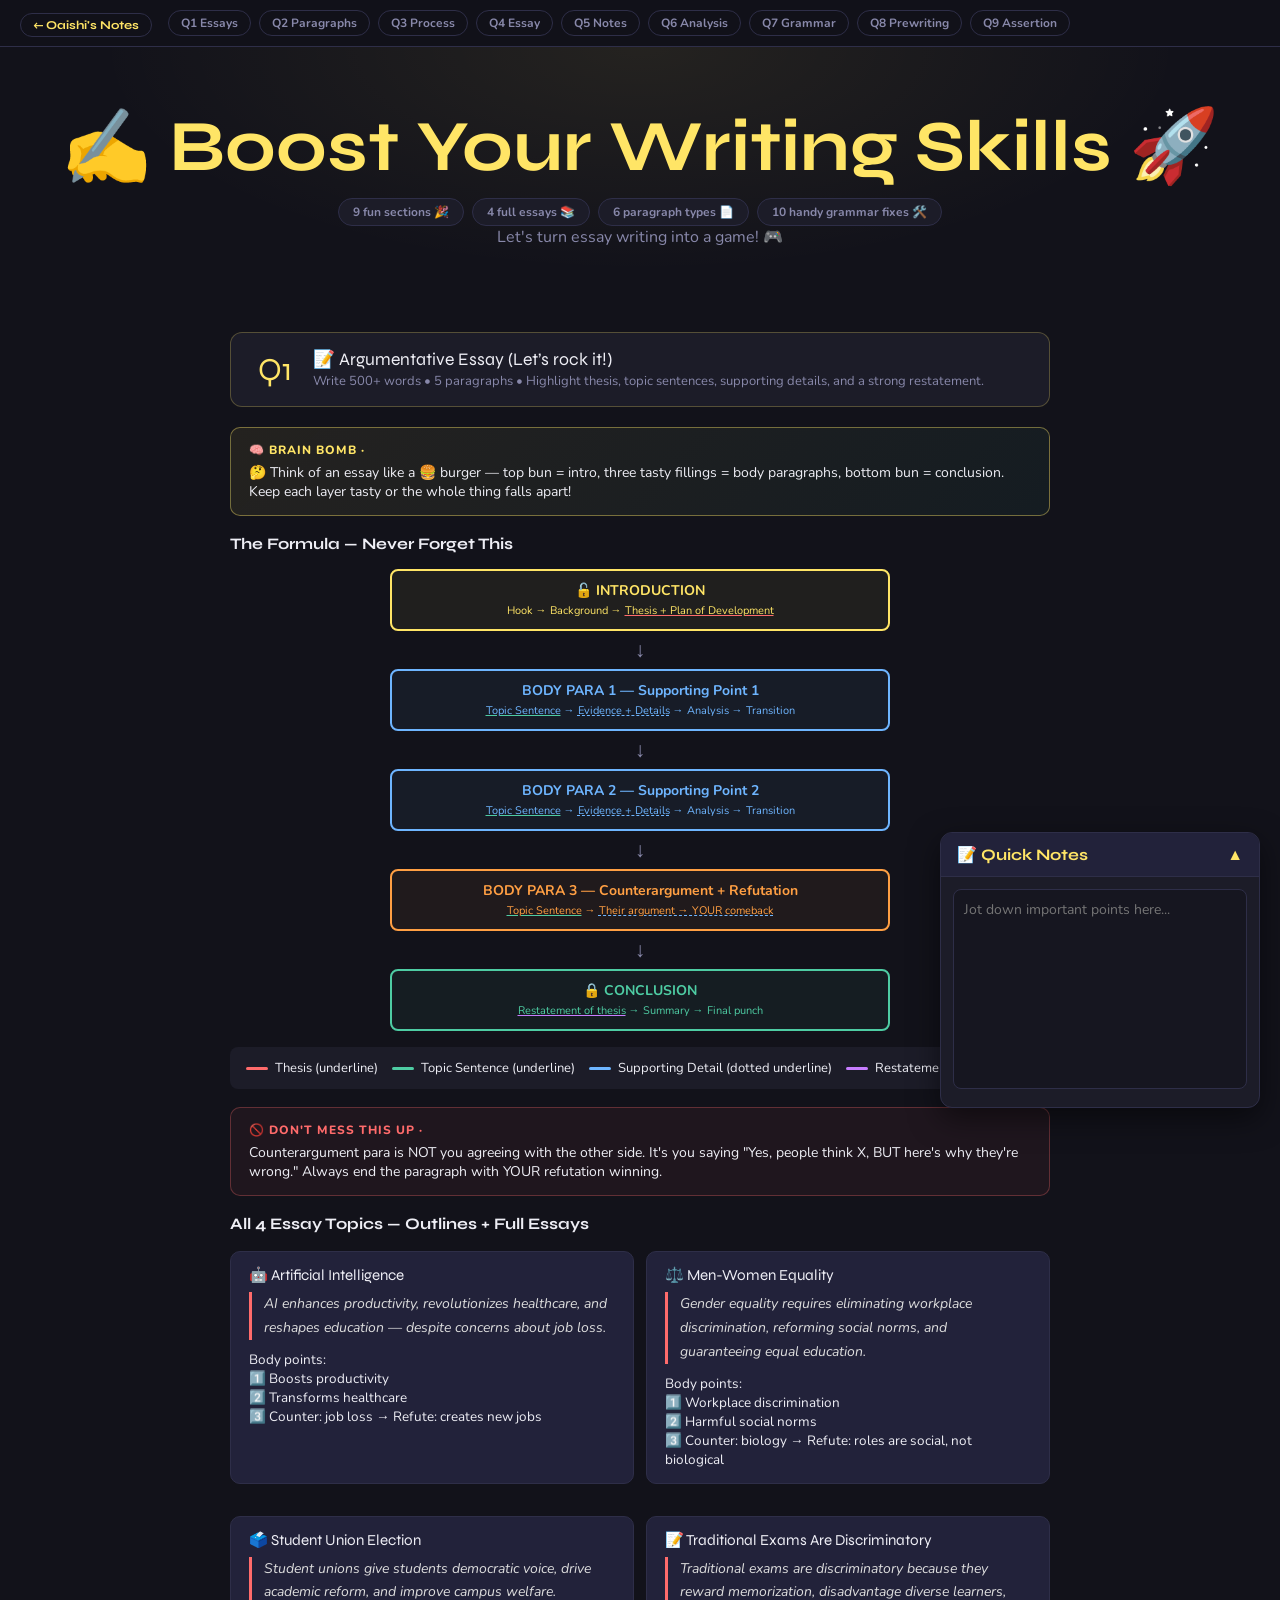
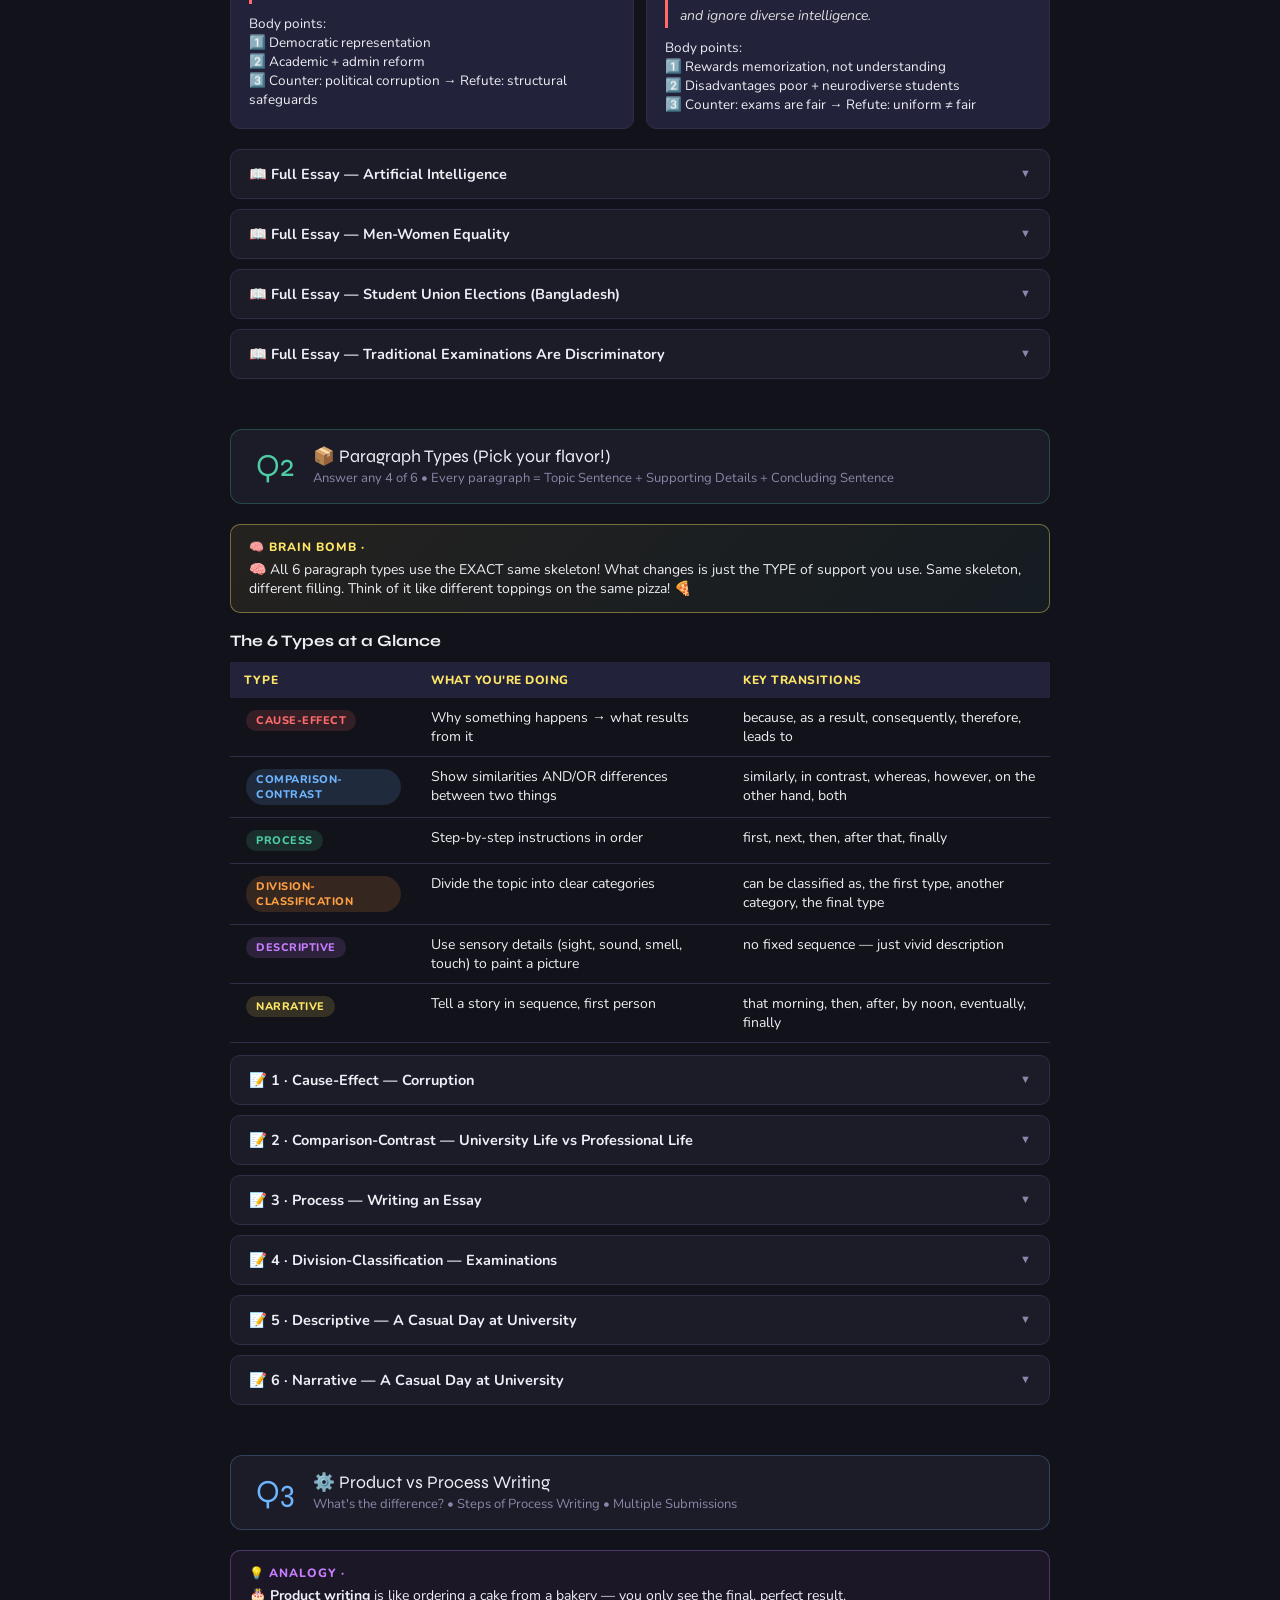
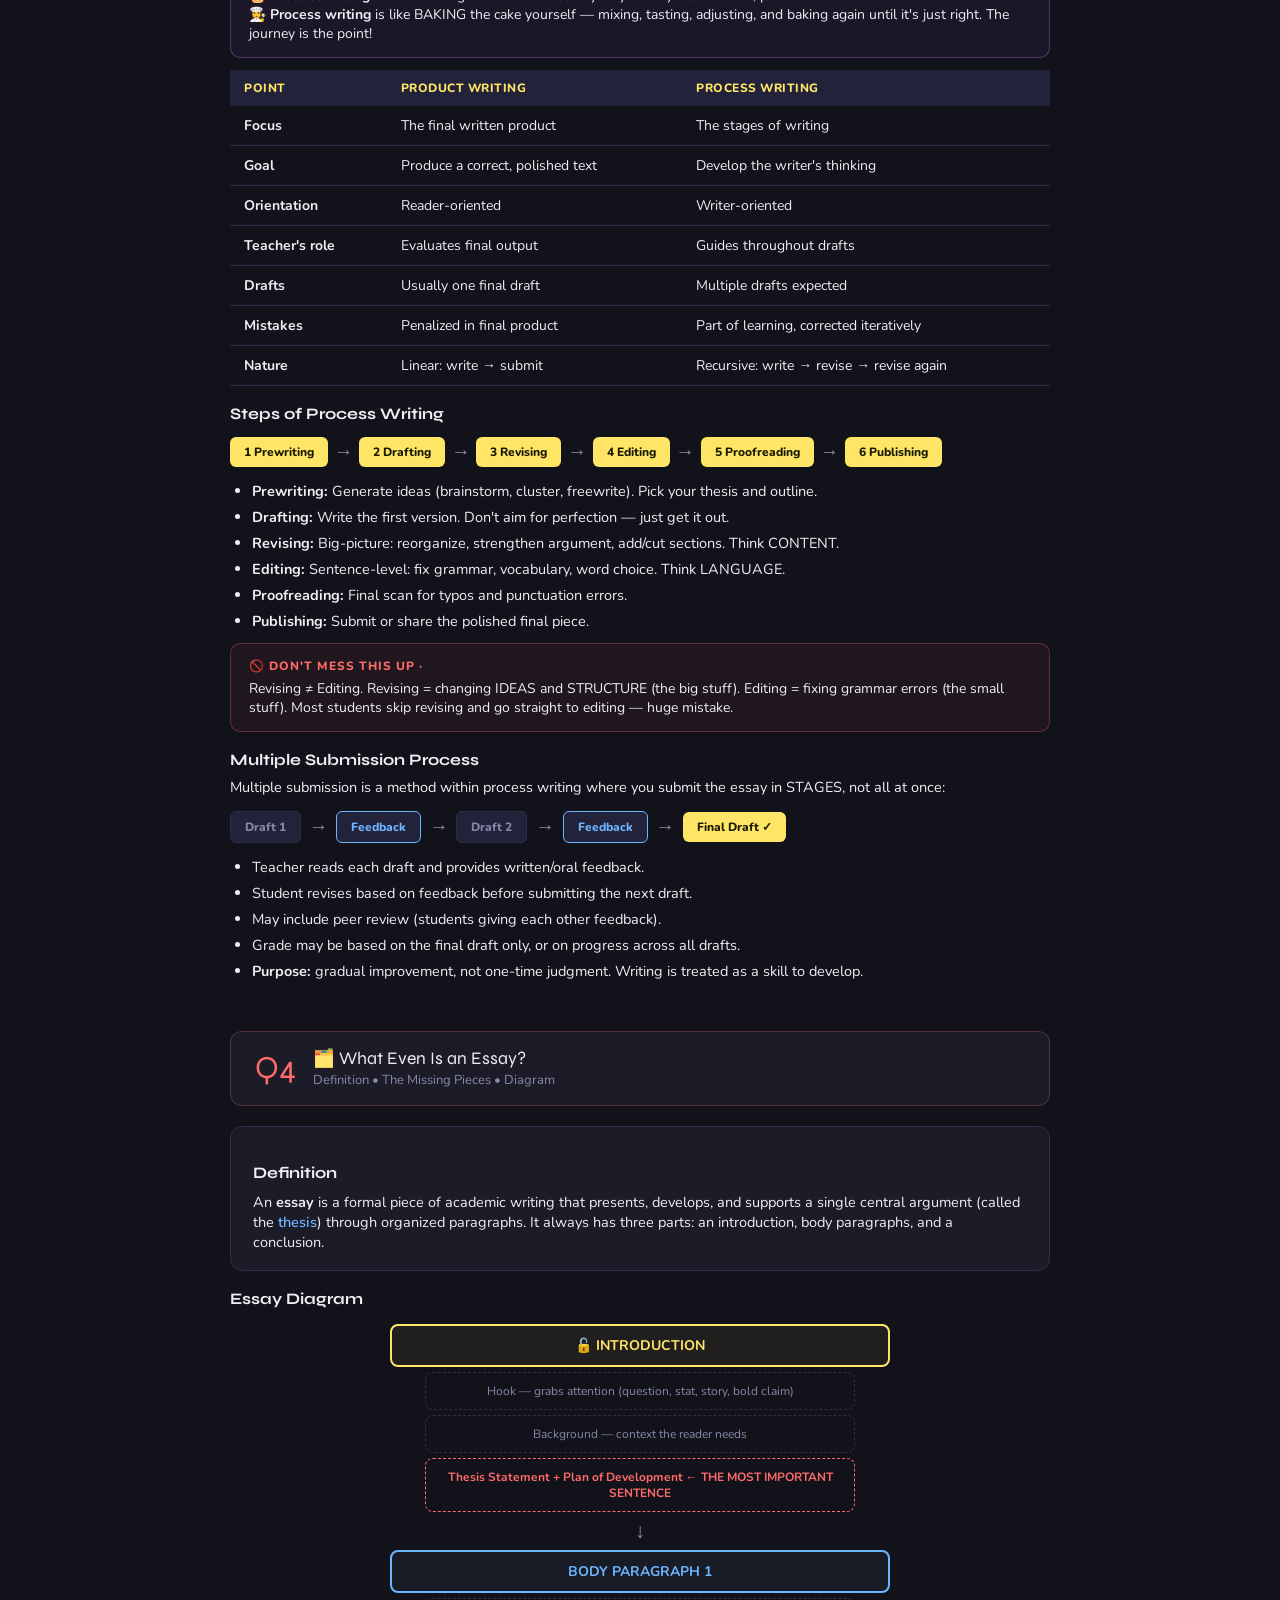
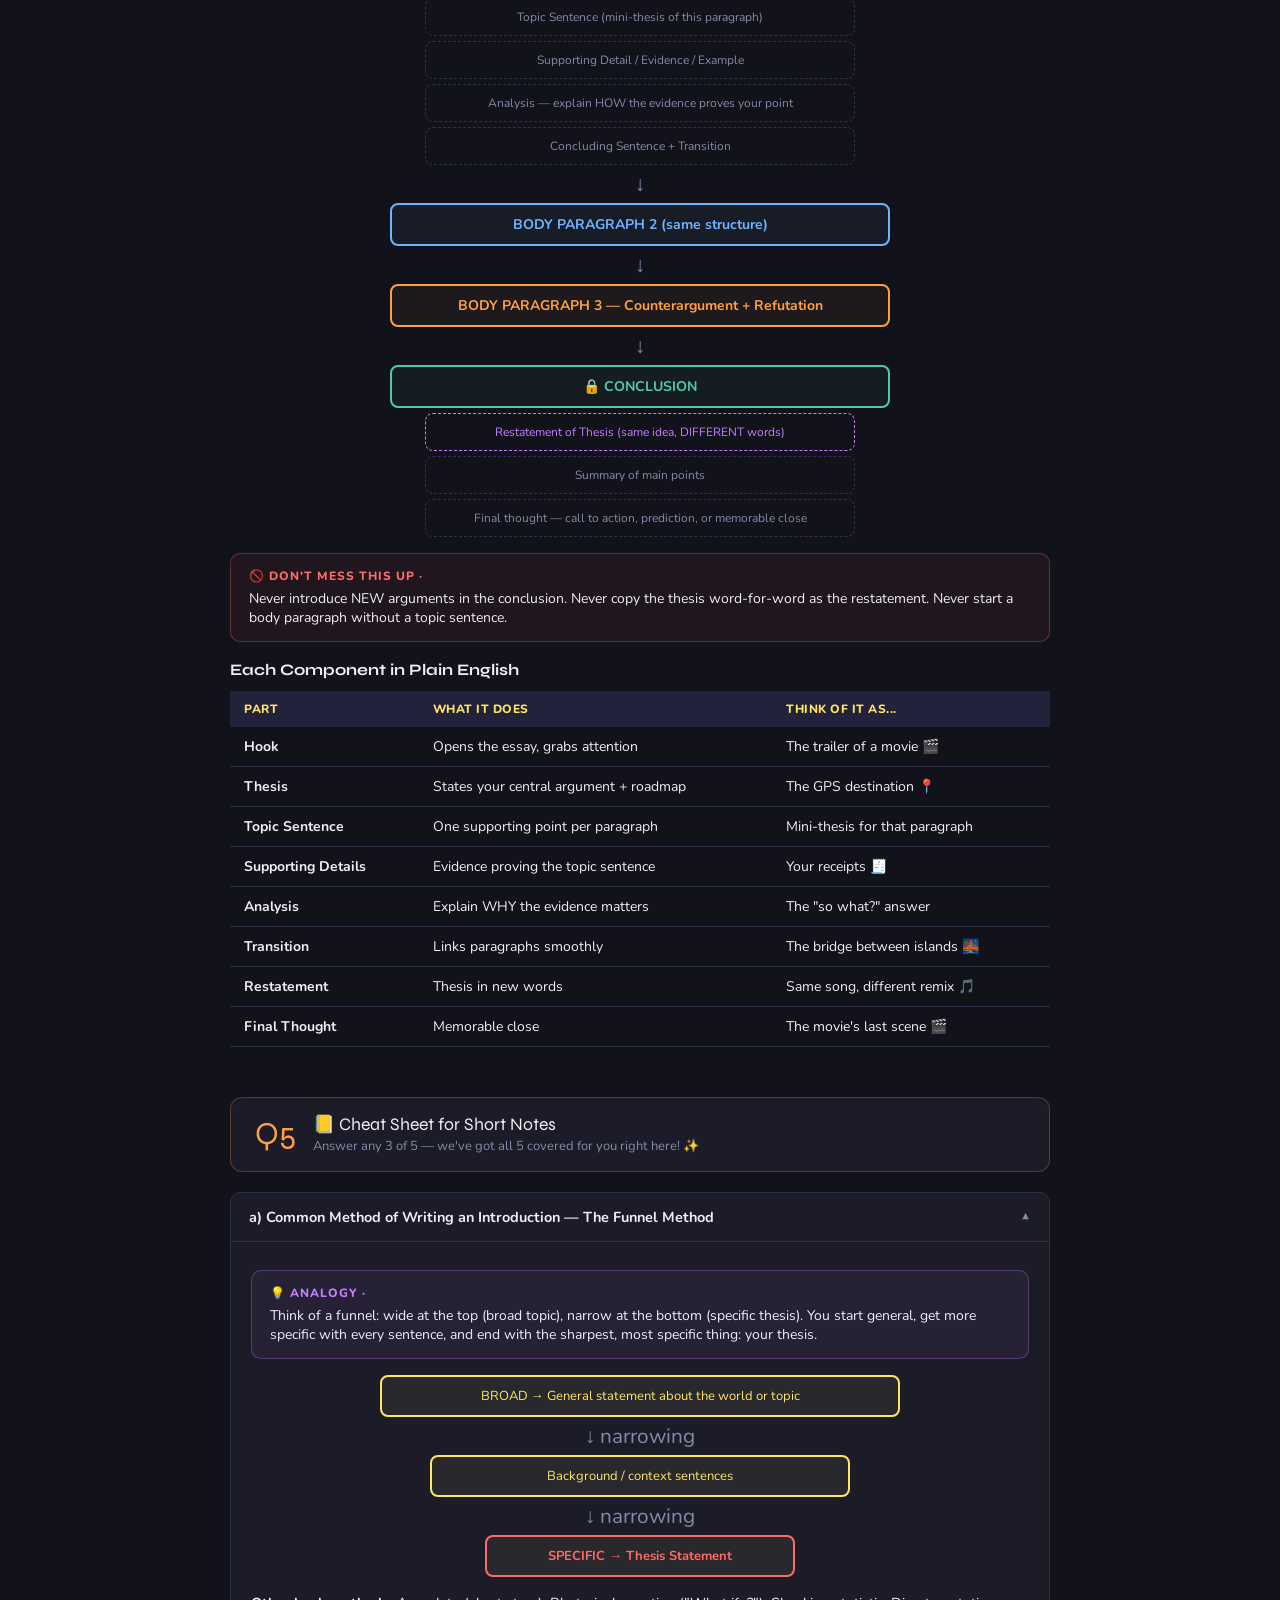
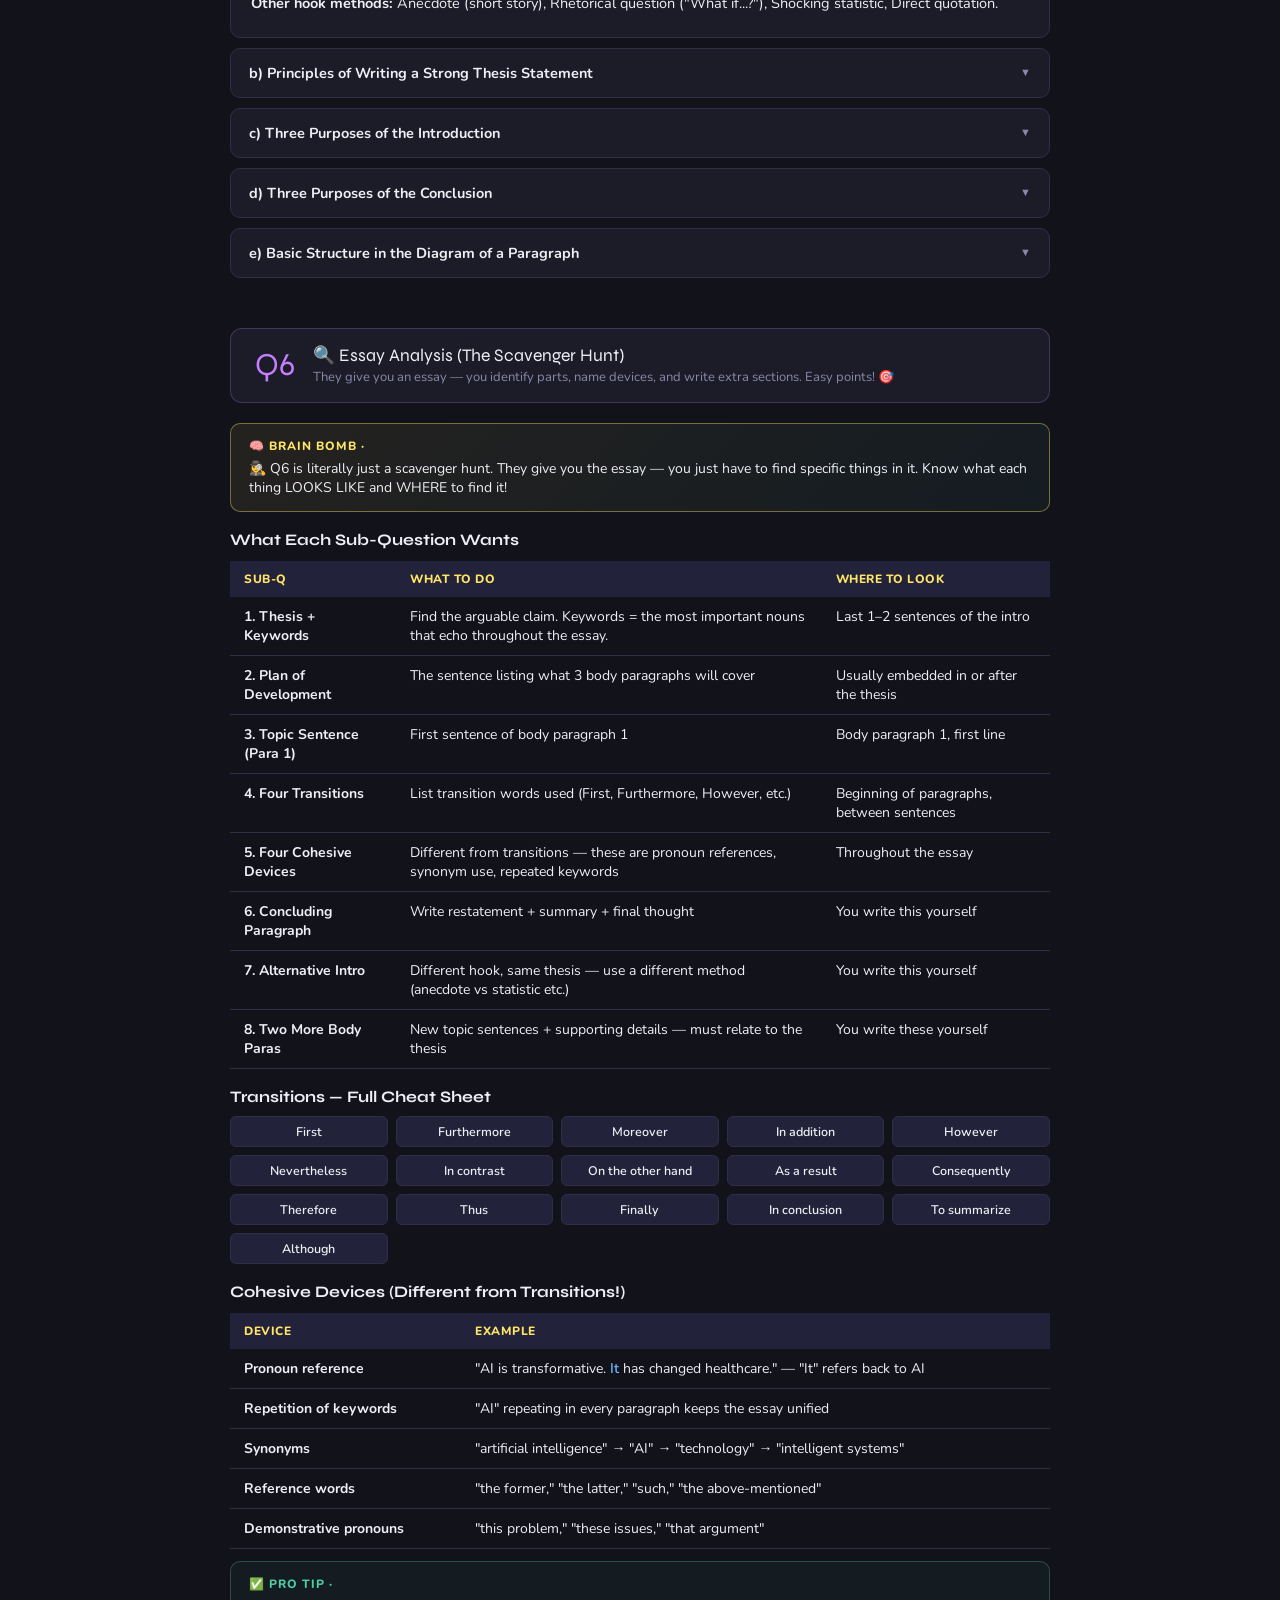
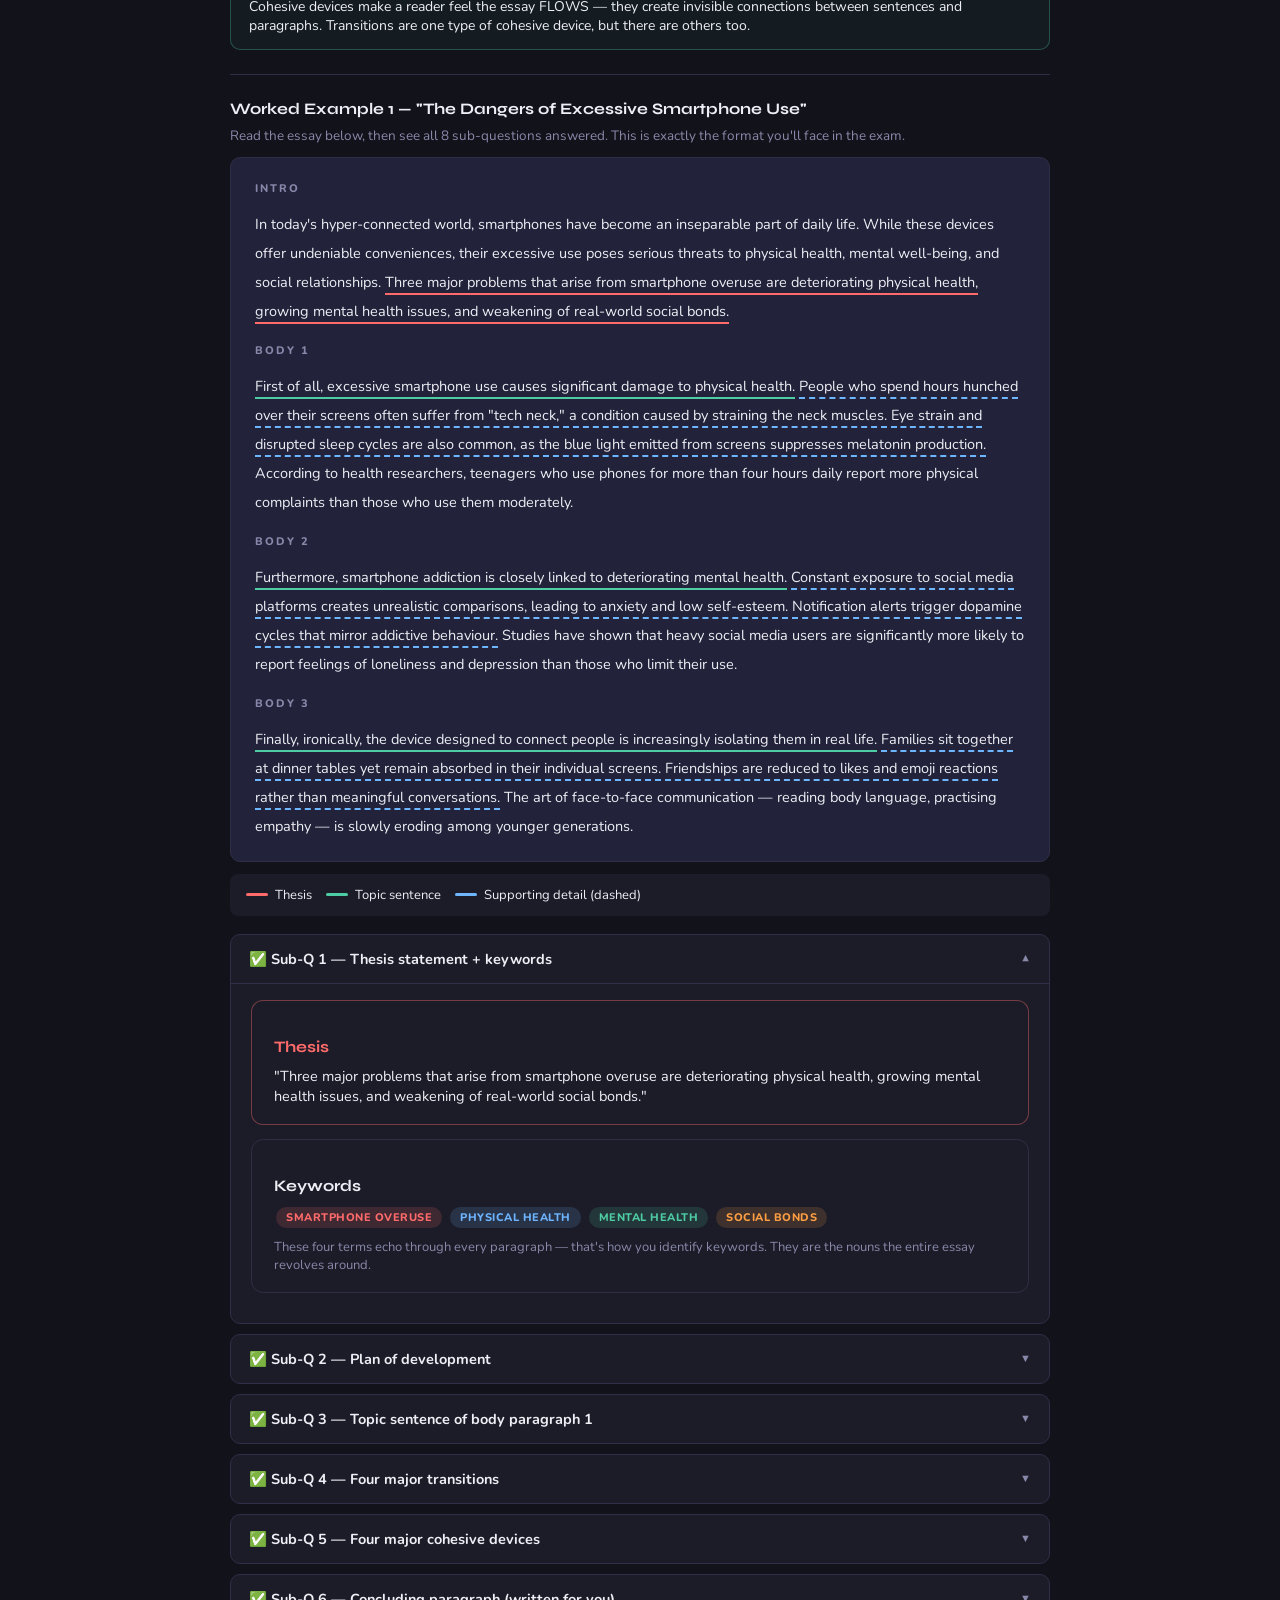
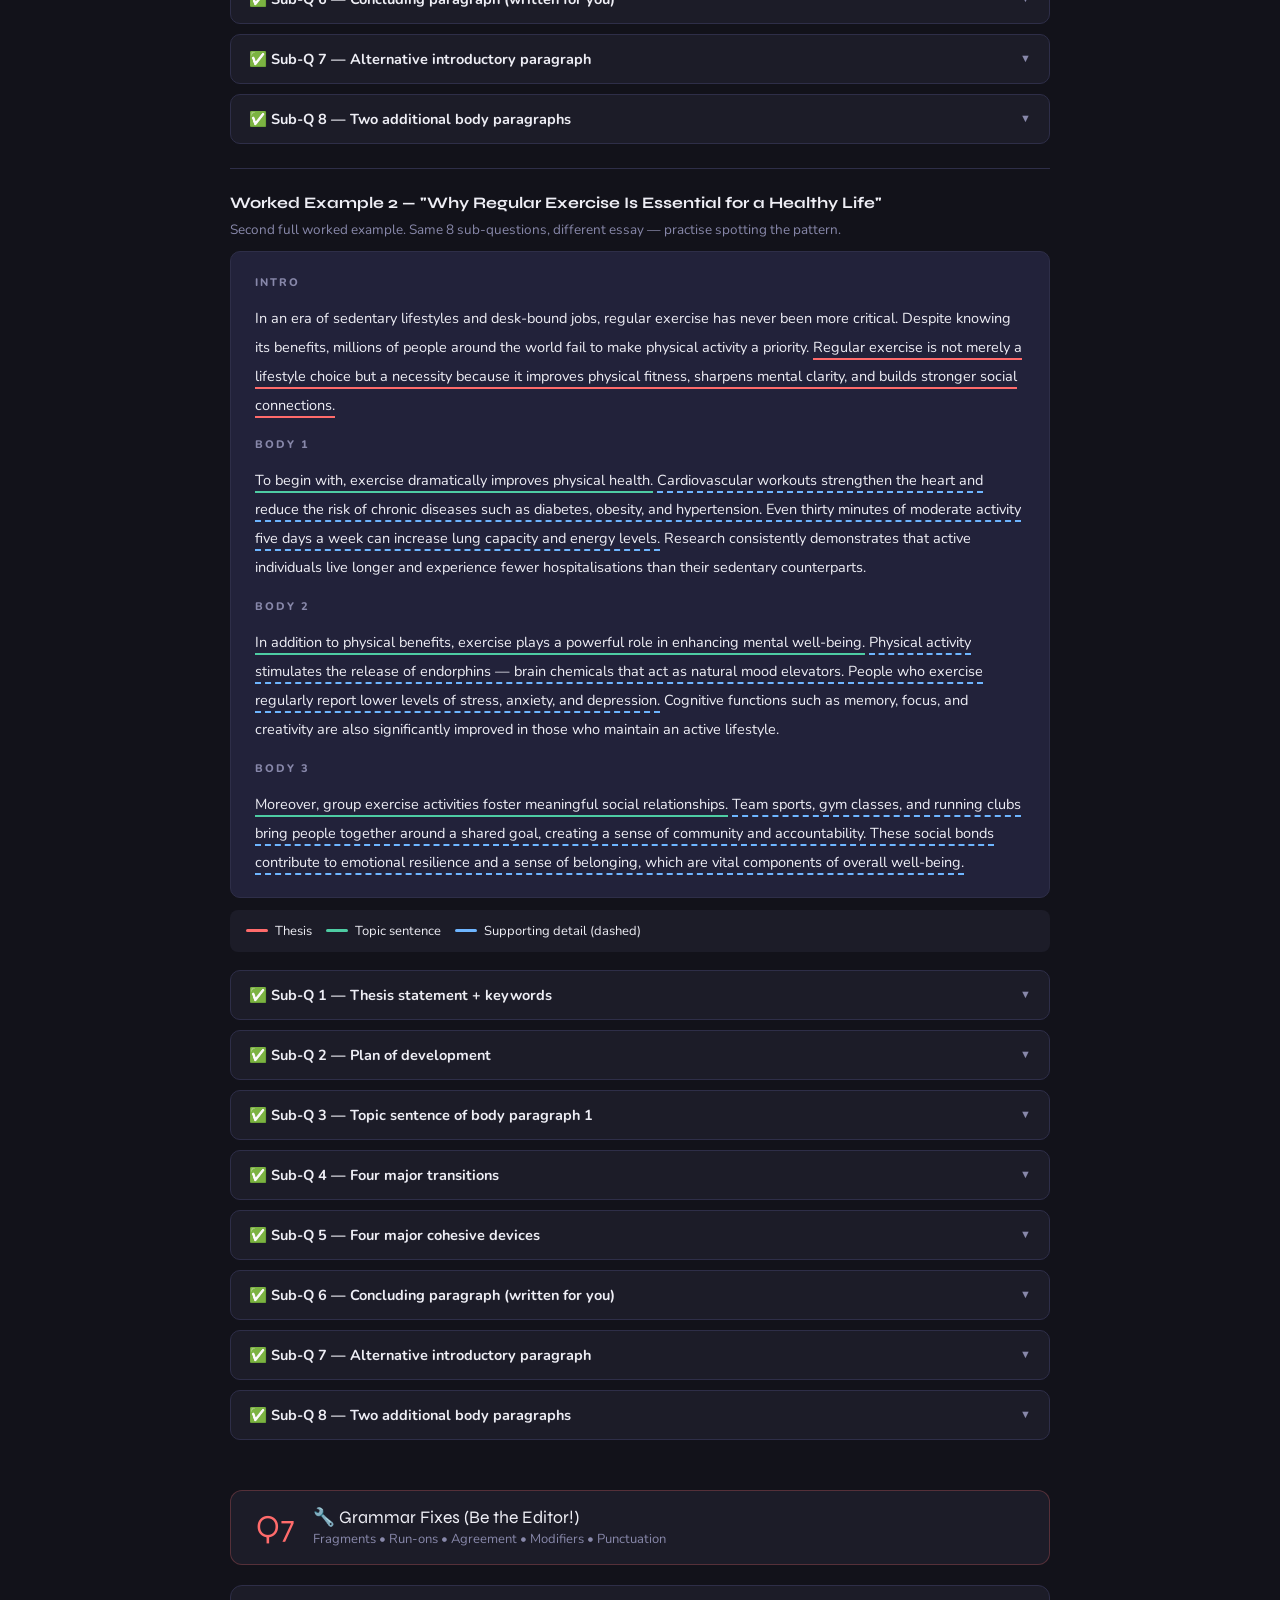
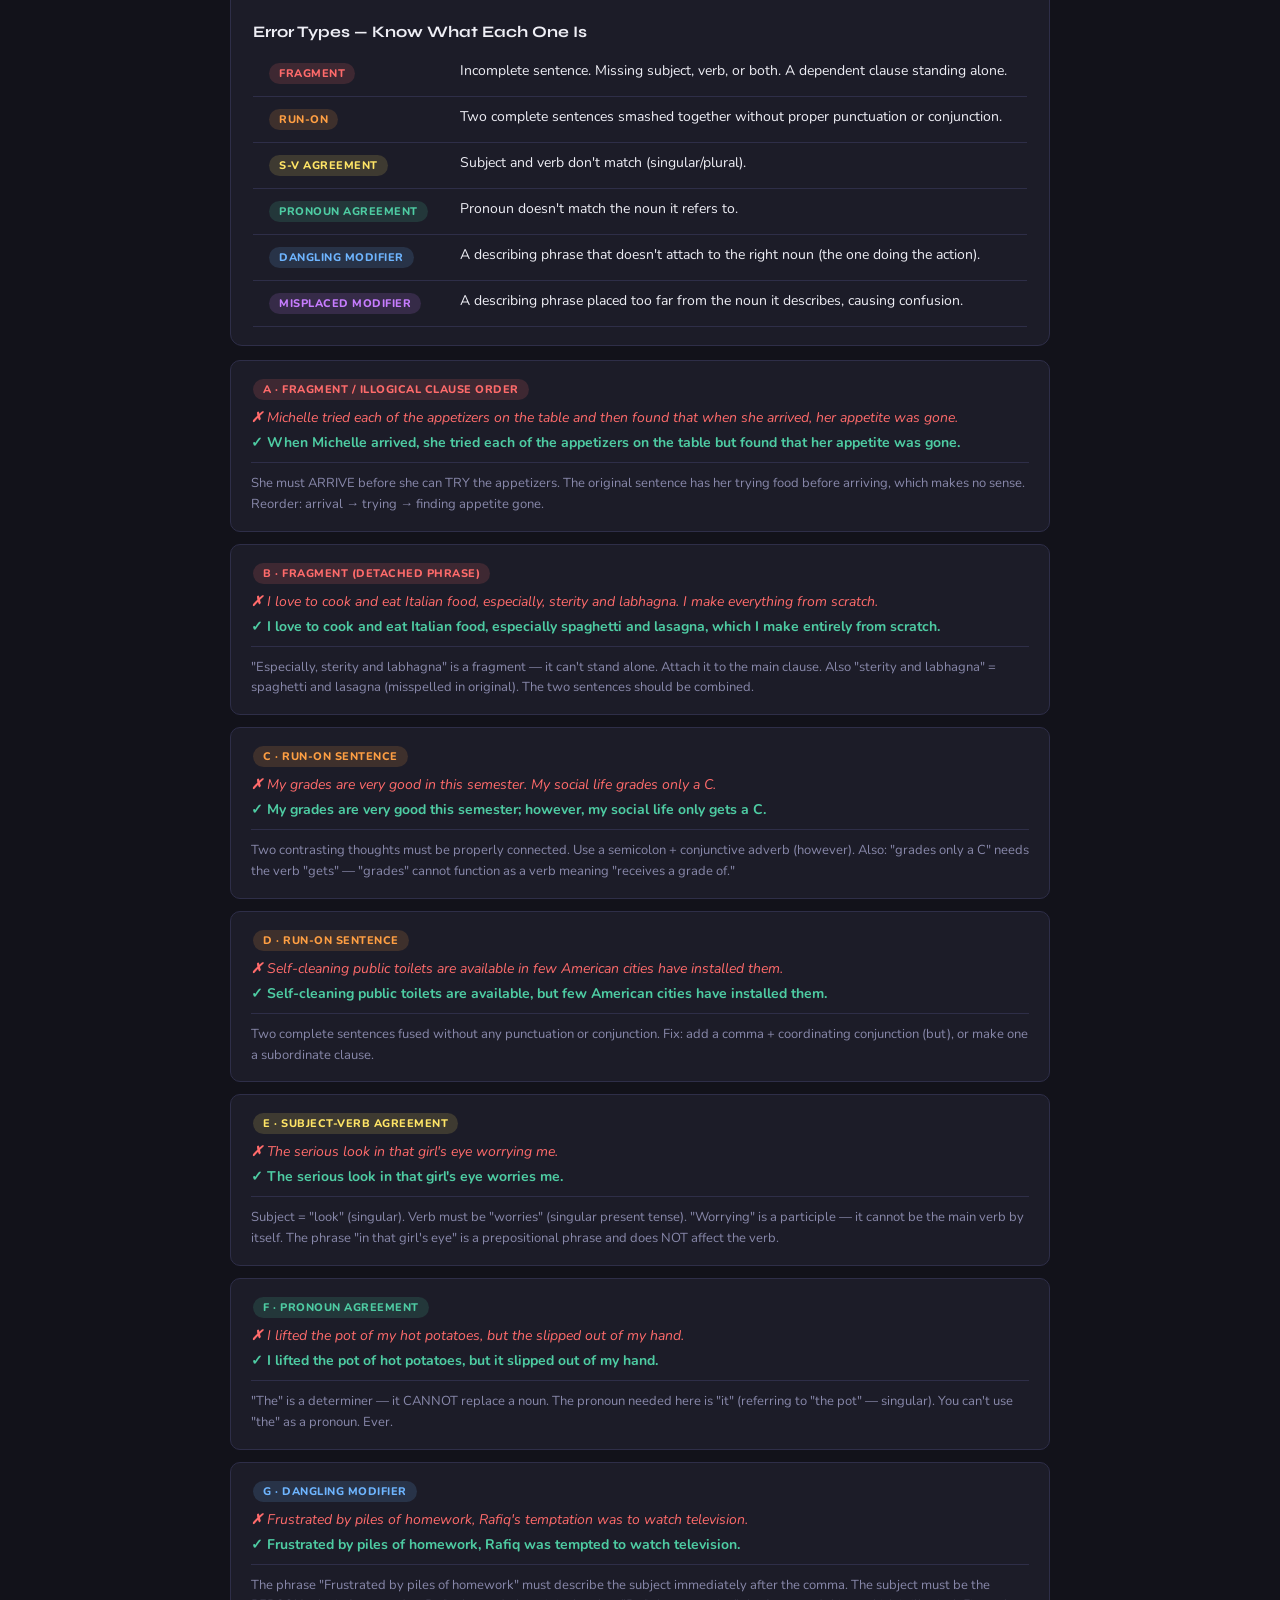
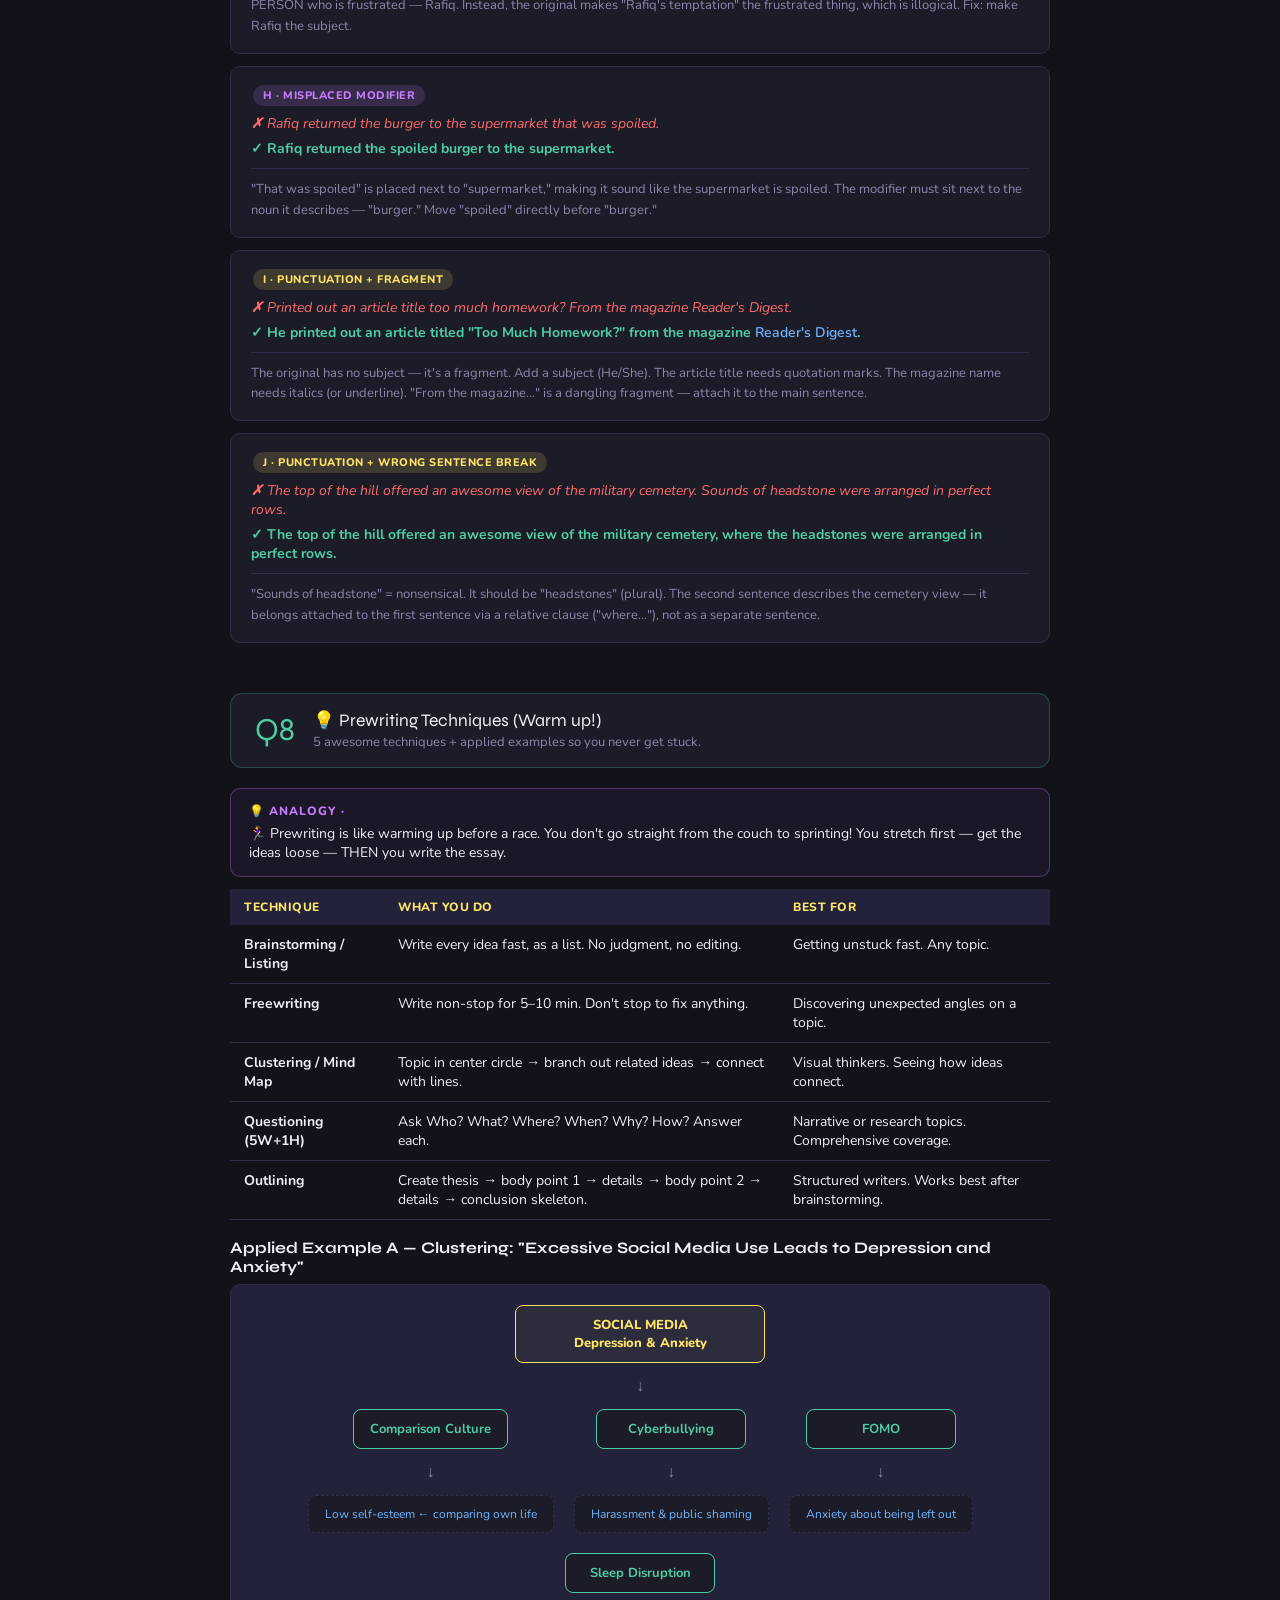
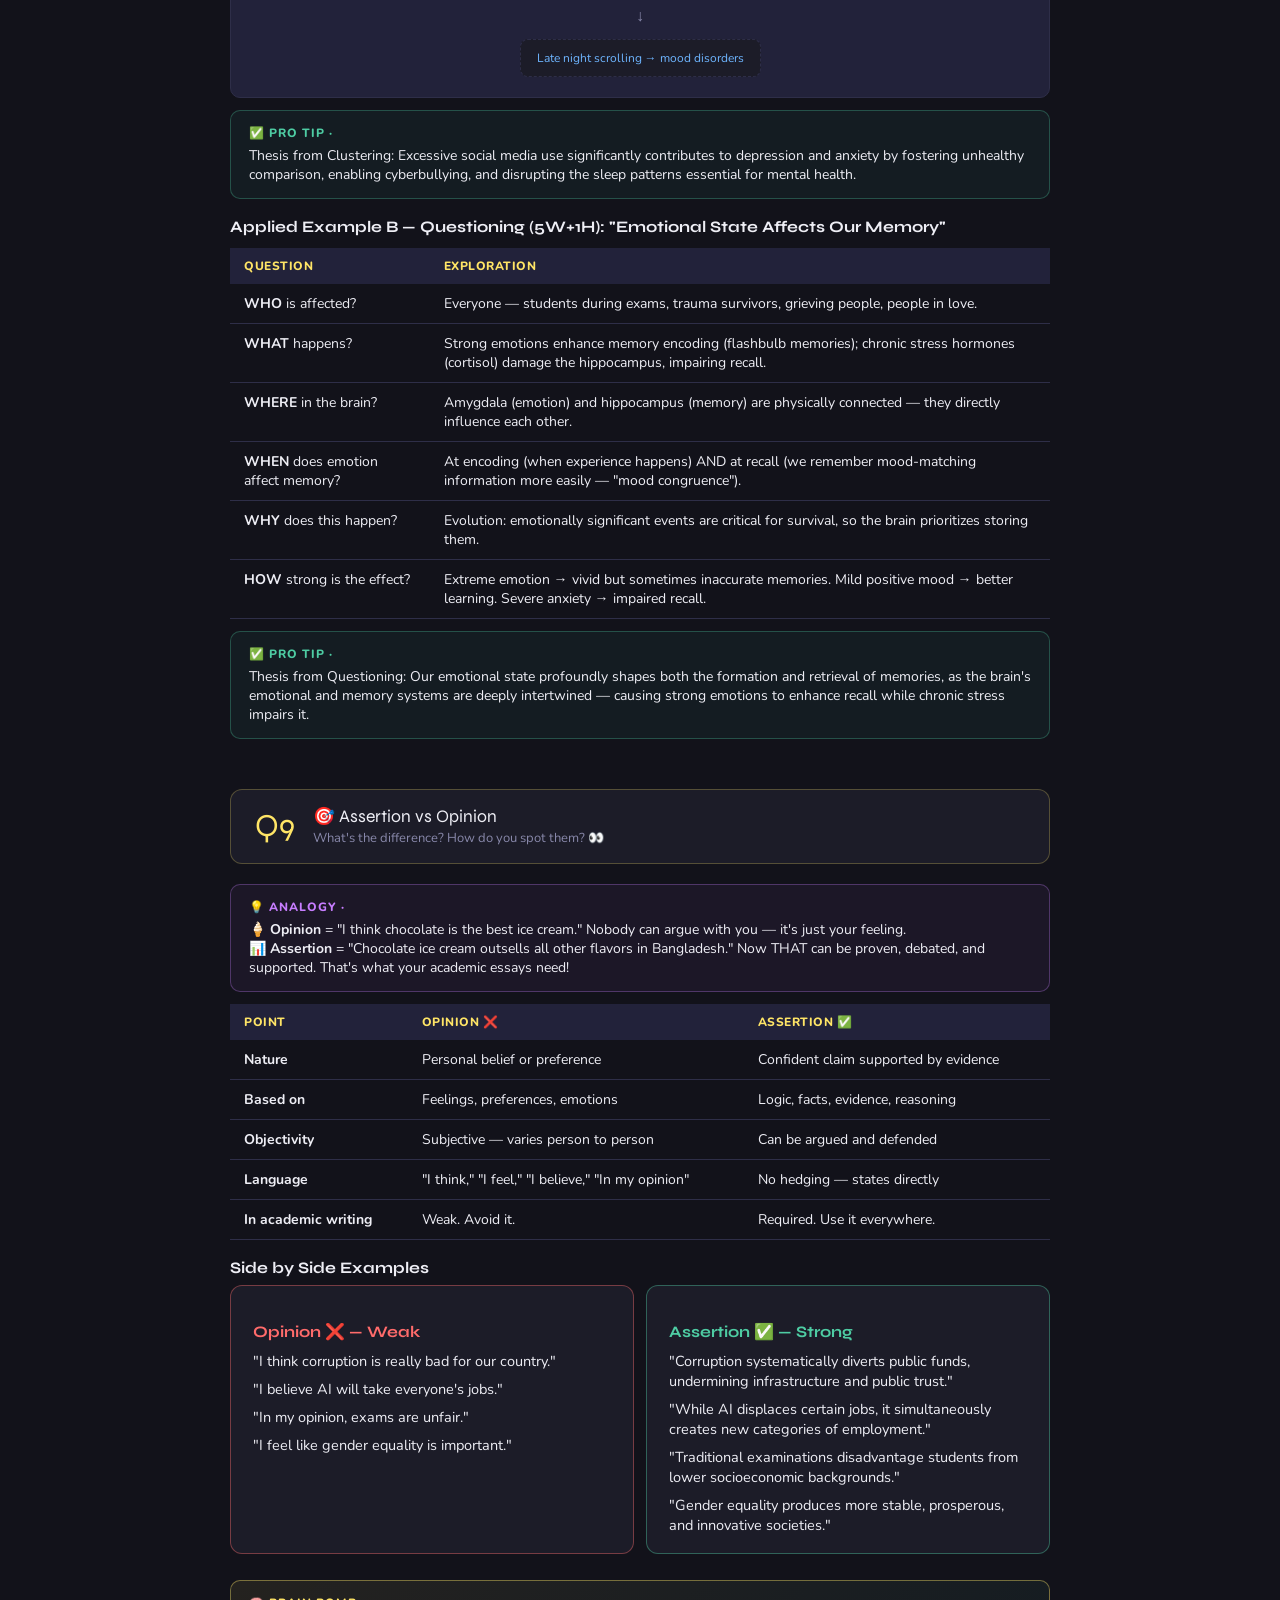
==== commit df5a00e2: "simple things" ====
--- a/english-writing-exam.html
+++ b/english-writing-exam.html
@@ -1,1060 +1,1804 @@
 <!DOCTYPE html>
 <html lang="en">
+
 <head>
-<meta charset="UTF-8">
-<meta name="viewport" content="width=device-width, initial-scale=1.0">
-<title>Developing Writing Skill — Exam Notes</title>
-<link href="https://fonts.googleapis.com/css2?family=Syne:wght@700;800&family=Nunito:ital,wght@0,400;0,600;0,700;1,400&display=swap" rel="stylesheet">
-<link rel="stylesheet" href="assets/css/shared.css">
+  <meta charset="UTF-8">
+  <meta name="viewport" content="width=device-width, initial-scale=1.0">
+  <title>Developing Writing Skill — Exam Notes</title>
+  <link
+    href="https://fonts.googleapis.com/css2?family=Syne:wght@700;800&family=Nunito:ital,wght@0,400;0,600;0,700;1,400&display=swap"
+    rel="stylesheet">
+  <link rel="stylesheet" href="assets/css/shared.css">
   <link rel="stylesheet" href="assets/css/notes.css">
 </head>
+
 <body>
 
-<nav>
-  <span class="nav-logo"><a href="index.html" style="color:var(--yellow);text-decoration:none;">← Oaishi's Notes</a></span>
-  <a href="#q1">Q1 Essays</a>
-  <a href="#q2">Q2 Paragraphs</a>
-  <a href="#q3">Q3 Process</a>
-  <a href="#q4">Q4 Essay</a>
-  <a href="#q5">Q5 Notes</a>
-  <a href="#q6">Q6 Analysis</a>
-  <a href="#q7">Q7 Grammar</a>
-  <a href="#q8">Q8 Prewriting</a>
-  <a href="#q9">Q9 Assertion</a>
-  <a href="#q10">Q10 Vocab Builder</a>
-</nav>
-
-<div class="hero">
-  <h1>✍️ Boost Your Writing Skills 🚀</h1>
-  <div class="hero-pills">
-    <span class="hero-pill">10 fun sections 🎉</span>
-    <span class="hero-pill">4 full essays 📚</span>
-    <span class="hero-pill">6 paragraph types 📄</span>
-    <span class="hero-pill">10 handy grammar fixes 🛠️</span>
+  <nav>
+    <span class="nav-logo"><a href="index.html" style="color:var(--yellow);text-decoration:none;">← Oaishi's
+        Notes</a></span>
+    <a href="#q1">Q1 Essays</a>
+    <a href="#q2">Q2 Paragraphs</a>
+    <a href="#q3">Q3 Process</a>
+    <a href="#q4">Q4 Essay</a>
+    <a href="#q5">Q5 Notes</a>
+    <a href="#q6">Q6 Analysis</a>
+    <a href="#q7">Q7 Grammar</a>
+    <a href="#q8">Q8 Prewriting</a>
+    <a href="#q9">Q9 Assertion</a>
+  </nav>
+
+  <div class="hero">
+    <h1>✍️ Boost Your Writing Skills 🚀</h1>
+    <div class="hero-pills">
+      <span class="hero-pill">9 fun sections 🎉</span>
+      <span class="hero-pill">4 full essays 📚</span>
+      <span class="hero-pill">6 paragraph types 📄</span>
+      <span class="hero-pill">10 handy grammar fixes 🛠️</span>
+    </div>
+    <p class="hero-tagline">Let's turn essay writing into a game! 🎮</p>
   </div>
-  <p class="hero-tagline">Let's turn essay writing into a game! 🎮</p>
-</div>
-
-<div class="wrap">
-
-  <div class="q-section q1" id="q1">
-    <div class="q-header">
-      <div class="q-num">Q1</div>
-      <div>
-        <div class="q-title">📝 Argumentative Essay (Let’s rock it!)</div>
-        <div class="q-sub">Write 500+ words • 5 paragraphs • Highlight thesis, topic sentences, supporting details, and a strong restatement.</div>
-      </div>
+
+  <div class="wrap">
+
+    <div class="q-section q1" id="q1">
+      <div class="q-header">
+        <div class="q-num">Q1</div>
+        <div>
+          <div class="q-title">📝 Argumentative Essay (Let’s rock it!)</div>
+          <div class="q-sub">Write 500+ words • 5 paragraphs • Highlight thesis, topic sentences, supporting details,
+            and a strong restatement.</div>
+        </div>
+      </div>
+      <div class="brain">🤔 Think of an essay like a 🍔 burger — top bun = intro, three tasty fillings = body
+        paragraphs, bottom bun = conclusion. Keep each layer tasty or the whole thing falls apart!</div>
+
+      <h3>The Formula — Never Forget This</h3>
+      <div class="diagram">
+        <div class="dbox db-intro">🔓 INTRODUCTION<br><span style="font-size:11px;font-weight:400;">Hook → Background →
+            <u style="text-decoration-color:var(--coral)">Thesis + Plan of Development</u></span></div>
+        <div class="darrow">↓</div>
+        <div class="dbox db-body">BODY PARA 1 — Supporting Point 1<br><span style="font-size:11px;font-weight:400;"><u
+              style="text-decoration-color:var(--mint)">Topic Sentence</u> → <u
+              style="text-decoration-color:var(--sky);text-decoration-style:dashed">Evidence + Details</u> → Analysis →
+            Transition</span></div>
+        <div class="darrow">↓</div>
+        <div class="dbox db-body">BODY PARA 2 — Supporting Point 2<br><span style="font-size:11px;font-weight:400;"><u
+              style="text-decoration-color:var(--mint)">Topic Sentence</u> → <u
+              style="text-decoration-color:var(--sky);text-decoration-style:dashed">Evidence + Details</u> → Analysis →
+            Transition</span></div>
+        <div class="darrow">↓</div>
+        <div class="dbox db-body"
+          style="border-color:var(--orange);color:var(--orange);background:rgba(255,159,67,0.06)">BODY PARA 3 —
+          Counterargument + Refutation<br><span style="font-size:11px;font-weight:400;"><u
+              style="text-decoration-color:var(--mint)">Topic Sentence</u> → <u
+              style="text-decoration-color:var(--sky);text-decoration-style:dashed">Their argument → YOUR
+              comeback</u></span></div>
+        <div class="darrow">↓</div>
+        <div class="dbox db-conc">🔒 CONCLUSION<br><span style="font-size:11px;font-weight:400;"><u
+              style="text-decoration-color:var(--purple)">Restatement of thesis</u> → Summary → Final punch</span></div>
+      </div>
+
+      <div class="legend">
+        <div class="leg"><span style="background:var(--coral)"></span> Thesis (underline)</div>
+        <div class="leg"><span style="background:var(--mint)"></span> Topic Sentence (underline)</div>
+        <div class="leg"><span style="background:var(--sky);"></span> Supporting Detail (dotted underline)</div>
+        <div class="leg"><span style="background:var(--purple)"></span> Restatement (underline)</div>
+      </div>
+
+      <div class="warn">Counterargument para is NOT you agreeing with the other side. It's you saying "Yes, people think
+        X, BUT here's why they're wrong." Always end the paragraph with YOUR refutation winning.</div>
+
+      <h3>All 4 Essay Topics — Outlines + Full Essays</h3>
+
+      <!-- TOPIC OVERVIEWS -->
+      <div class="grid2">
+        <div class="topic-card">
+          <div class="tc-head">🤖 Artificial Intelligence</div>
+          <div class="thesis-line">AI enhances productivity, revolutionizes healthcare, and reshapes education — despite
+            concerns about job loss.</div>
+          <div class="points">Body points: <br>1️⃣ Boosts productivity <br>2️⃣ Transforms healthcare <br>3️⃣ Counter:
+            job loss → Refute: creates new jobs</div>
+        </div>
+        <div class="topic-card">
+          <div class="tc-head">⚖️ Men-Women Equality</div>
+          <div class="thesis-line">Gender equality requires eliminating workplace discrimination, reforming social
+            norms, and guaranteeing equal education.</div>
+          <div class="points">Body points:<br>1️⃣ Workplace discrimination<br>2️⃣ Harmful social norms<br>3️⃣ Counter:
+            biology → Refute: roles are social, not biological</div>
+        </div>
+        <div class="topic-card">
+          <div class="tc-head">🗳️ Student Union Election</div>
+          <div class="thesis-line">Student unions give students democratic voice, drive academic reform, and improve
+            campus welfare.</div>
+          <div class="points">Body points:<br>1️⃣ Democratic representation<br>2️⃣ Academic + admin reform<br>3️⃣
+            Counter: political corruption → Refute: structural safeguards</div>
+        </div>
+        <div class="topic-card">
+          <div class="tc-head">📝 Traditional Exams Are Discriminatory</div>
+          <div class="thesis-line">Traditional exams are discriminatory because they reward memorization, disadvantage
+            diverse learners, and ignore diverse intelligence.</div>
+          <div class="points">Body points:<br>1️⃣ Rewards memorization, not understanding<br>2️⃣ Disadvantages poor +
+            neurodiverse students<br>3️⃣ Counter: exams are fair → Refute: uniform ≠ fair</div>
+        </div>
+      </div>
+
+      <!-- FULL ESSAYS AS COLLAPSIBLES -->
+      <details>
+        <summary>📖 Full Essay — Artificial Intelligence</summary>
+        <div class="details-body">
+          <div class="essay">
+            <div class="essay-label">INTRO</div>
+            <p>Imagine a world where machines diagnose diseases faster than doctors, write software, and drive cars
+              without human error. This world is no longer science fiction — it is unfolding right now through the rapid
+              rise of artificial intelligence. AI, the simulation of human intelligence by machines, is reshaping
+              industries, transforming daily life, and redefining what it means to work. <span class="th">Despite
+                widespread concerns about job displacement and ethical risks, artificial intelligence is a
+                transformative force that enhances productivity across industries, revolutionizes healthcare, and
+                unlocks new possibilities in education.</span></p>
+          </div>
+          <div class="essay">
+            <div class="essay-label">BODY 1 — Productivity</div>
+            <p><span class="ts">First and foremost, artificial intelligence dramatically enhances productivity and
+                efficiency across industries.</span> <span class="sd">Repetitive, time-consuming tasks such as data
+                entry, customer service responses, and logistics planning are now automated by intelligent systems,
+                freeing human workers to focus on creative and strategic functions.</span> <span class="sd">According to
+                a McKinsey Global Institute report, AI technologies could add up to $13 trillion to global economic
+                output by 2030.</span> Rather than replacing the workforce entirely, AI acts as a powerful amplifier of
+              human capability. Consequently, industries from manufacturing to finance are experiencing unprecedented
+              levels of innovation and output.</p>
+          </div>
+          <div class="essay">
+            <div class="essay-label">BODY 2 — Healthcare</div>
+            <p><span class="ts">Furthermore, artificial intelligence is revolutionizing healthcare in ways that save
+                millions of lives.</span> <span class="sd">AI-powered diagnostic tools can analyze medical images —
+                X-rays, MRIs, CT scans — with greater accuracy and speed than human radiologists, enabling earlier
+                detection of deadly diseases like cancer.</span> <span class="sd">IBM's Watson Health system has
+                demonstrated the ability to identify cancer treatment options in minutes, a task that previously
+                required weeks of specialist review.</span> Drug discovery, once a decade-long process, is being
+              accelerated by AI algorithms screening millions of molecular combinations. The integration of AI in
+              medicine represents one of the most profound humanitarian achievements of our era.</p>
+          </div>
+          <div class="essay">
+            <div class="essay-label">BODY 3 — Counterargument + Refutation</div>
+            <p><span class="ts">Critics argue that artificial intelligence poses a serious threat to employment, and
+                this concern deserves genuine consideration.</span> <span class="sd">As automation displaces manual and
+                clerical jobs, millions of workers in transportation, retail, and manufacturing face an uncertain
+                future.</span> <span class="sd">The World Economic Forum has warned that AI could eliminate 85 million
+                jobs by 2025.</span> However, history offers reassurance: every major technological revolution, from the
+              Industrial Revolution to the rise of computing, ultimately created more jobs than it destroyed. <span
+                class="sd">The same WEF report projects AI will simultaneously create 97 million new roles in data
+                science, AI maintenance, and digital strategy.</span> The solution lies not in rejecting AI, but in
+              investing in workforce reskilling. Dismissing AI out of fear would be as shortsighted as rejecting
+              electricity.</p>
+          </div>
+          <div class="essay">
+            <div class="essay-label">CONCLUSION</div>
+            <p>In conclusion, <span class="re">artificial intelligence, though not without challenges, is one of the
+                most transformative technologies humanity has ever developed, accelerating productivity, advancing
+                healthcare, and reshaping education.</span> The key lies in guiding it with ethical frameworks and
+              inclusive policies. The future belongs not to machines alone, but to those wise enough to work alongside
+              them.</p>
+          </div>
+        </div>
+      </details>
+
+      <details>
+        <summary>📖 Full Essay — Men-Women Equality</summary>
+        <div class="details-body">
+          <div class="essay">
+            <div class="essay-label">INTRO</div>
+            <p>In 2023, a Bangladeshi woman was denied a promotion not because of her qualifications, but because her
+              manager believed a male colleague was a more "suitable" leader. This scenario, repeated millions of times
+              daily across the globe, reflects a deeply embedded problem: gender inequality. Despite remarkable
+              progress, women continue to face systematic disadvantages in workplaces, homes, and institutions. <span
+                class="th">Gender equality is not merely a feminist cause but a fundamental human right that demands the
+                elimination of workplace discrimination, the reformation of restrictive social norms, and the guarantee
+                of equal educational opportunities for all.</span></p>
+          </div>
+          <div class="essay">
+            <div class="essay-label">BODY 1 — Workplace Discrimination</div>
+            <p><span class="ts">To begin with, workplace discrimination remains one of the most persistent barriers to
+                gender equality in our society.</span> <span class="sd">In Bangladesh, women are concentrated in
+                low-wage sectors like garment manufacturing, while senior corporate leadership remains dominated by
+                men.</span> <span class="sd">Globally, the gender pay gap persists, with women earning approximately 82
+                cents for every dollar earned by men for comparable work, according to UN Women.</span> The so-called
+              "glass ceiling" — an invisible barrier preventing women from rising to top positions — continues to limit
+              millions. Enforcing equal pay laws and encouraging women's leadership are essential steps toward an
+              equitable workforce.</p>
+          </div>
+          <div class="essay">
+            <div class="essay-label">BODY 2 — Social Norms</div>
+            <p><span class="ts">Moreover, restrictive social and cultural norms continue to limit women's freedoms and
+                reinforce inequality in everyday life.</span> <span class="sd">In many parts of Bangladesh, deeply
+                rooted traditions dictate that women are primarily responsible for household duties and childcare,
+                regardless of their professional ambitions.</span> <span class="sd">Early marriage, affecting 59% of
+                Bangladeshi girls according to UNICEF, cuts short girls' education and traps them in economic
+                dependency.</span> Notably, rigid gender roles harm men too, pressuring them to suppress emotions and
+              bear sole financial responsibility. Reforming these norms through education and legal protections benefits
+              everyone.</p>
+          </div>
+          <div class="essay">
+            <div class="essay-label">BODY 3 — Counter + Refutation</div>
+            <p><span class="ts">Some traditionalists contend that biological differences between men and women naturally
+                justify distinct social roles.</span> <span class="sd">They argue that women's roles as mothers and
+                caregivers are universal, rooted in biology rather than culture.</span> This argument, however, confuses
+              biology with destiny. <span class="sd">Research consistently shows that differences in career outcomes
+                between genders are shaped primarily by social conditioning, not innate ability.</span> Countries like
+              Norway and Iceland, which actively promote gender equality, demonstrate that when barriers are removed,
+              women lead companies and governments as effectively as men. Equality does not erase biological difference;
+              it simply ensures those differences do not determine one's rights.</p>
+          </div>
+          <div class="essay">
+            <div class="essay-label">CONCLUSION</div>
+            <p>In summary, <span class="re">gender equality remains an urgent and achievable goal requiring the
+                dismantling of workplace discrimination, the challenging of harmful social norms, and the guarantee of
+                equal opportunity for every individual regardless of gender.</span> Societies that invest in gender
+              equality are more stable, more prosperous, and more innovative. Equality is not a privilege for some — it
+              is a right for all.</p>
+          </div>
+        </div>
+      </details>
+
+      <details>
+        <summary>📖 Full Essay — Student Union Elections (Bangladesh)</summary>
+        <div class="details-body">
+          <div class="essay">
+            <div class="essay-label">INTRO</div>
+            <p>University life in Bangladesh is frequently marked by challenges students feel powerless to address:
+              rising tuition fees, inadequate hostels, outdated curricula, and campus harassment. For decades, students
+              have had no formal democratic channel to raise their voices. The revival of student union elections could
+              change this fundamentally. <span class="th">Student union elections in Bangladeshi universities can
+                effectively address the major problems students face by establishing democratic representation,
+                advocating for meaningful academic reforms, and improving campus welfare and safety.</span></p>
+          </div>
+          <div class="essay">
+            <div class="essay-label">BODY 1 — Democratic Voice</div>
+            <p><span class="ts">First, student unions provide students with a legitimate democratic voice within
+                university governance structures.</span> <span class="sd">Without elected representatives, Bangladeshi
+                universities are governed entirely by administrations and political appointees who may be disconnected
+                from the realities of student life.</span> <span class="sd">When students elect their own
+                representatives through transparent elections, those representatives can formally negotiate with
+                administrations and advocate for policies that directly impact students.</span> Democratic
+              representation means decisions about fee increases, academic calendars, and campus infrastructure are made
+              with student input rather than imposed upon them.</p>
+          </div>
+          <div class="essay">
+            <div class="essay-label">BODY 2 — Academic Reform</div>
+            <p><span class="ts">Furthermore, active student unions can drive vital academic and administrative reforms
+                that improve educational quality.</span> <span class="sd">Outdated syllabi, examination irregularities,
+                favoritism in grading, and the absence of counseling services are issues students regularly identify but
+                cannot formally address without a union.</span> <span class="sd">At Dhaka University, periods of active
+                student union leadership historically coincided with greater administrative transparency and more
+                responsive student services.</span> Unions can also campaign for merit-based scholarship distribution
+              and petition against session jams — issues that directly affect thousands of students every year.</p>
+          </div>
+          <div class="essay">
+            <div class="essay-label">BODY 3 — Counter + Refutation</div>
+            <p><span class="ts">Opponents of student union elections argue that such elections inevitably become
+                politically corrupted, hijacked by party agendas rather than serving student interests.</span> <span
+                class="sd">This concern is well-founded: historically, party-affiliated student wings have used campuses
+                for political violence, extortion, and coercion, turning union elections into tools of control.</span>
+              However, this problem calls for structural reform, not abolition. <span class="sd">Implementing
+                independent electoral commissions, strict code-of-conduct regulations, transparent campaign finance
+                rules, and prohibition on party-aligned candidacies can insulate student unions from political
+                corruption.</span> Countries like the UK and Australia maintain vibrant, independent student unions —
+              Bangladesh can achieve the same with proper institutional safeguards.</p>
+          </div>
+          <div class="essay">
+            <div class="essay-label">CONCLUSION</div>
+            <p>In conclusion, <span class="re">student union elections, when conducted transparently and independently,
+                are a powerful mechanism through which students gain democratic representation, push for academic
+                reform, and build safer campus environments.</span> The problems facing Bangladeshi university students
+              are not inevitable — they are the product of a system that lacks accountability to those it serves. The
+              student voice must not be silenced; it must be organized, empowered, and heard.</p>
+          </div>
+        </div>
+      </details>
+
+      <details>
+        <summary>📖 Full Essay — Traditional Examinations Are Discriminatory</summary>
+        <div class="details-body">
+          <div class="essay">
+            <div class="essay-label">INTRO</div>
+            <p>Every year, thousands of Bangladeshi students spend weeks memorizing pages of notes, only to forget
+              everything the day after their exam. The system they are trapped in rewards recall over reasoning,
+              punishes anxiety over ability, and defines intelligence through a single standardized test. Traditional
+              examinations have been the dominant form of academic assessment for centuries — yet their dominance is
+              increasingly questioned. <span class="th">Traditional examination systems are fundamentally discriminatory
+                rather than encouraging because they privilege rote memorization over critical thinking, systematically
+                disadvantage students with diverse learning needs, and fail to assess the full range of human
+                intelligence.</span></p>
+          </div>
+          <div class="essay">
+            <div class="essay-label">BODY 1 — Memorization Not Understanding</div>
+            <p><span class="ts">To begin with, traditional examinations primarily reward memorization rather than
+                genuine understanding or intellectual development.</span> <span class="sd">Students who can reproduce
+                textbook content verbatim within a fixed time frame are rewarded with high grades, while those who think
+                critically or approach problems creatively often struggle to perform within such rigid formats.</span>
+              <span class="sd">Renowned education theorist Sir Ken Robinson argued that conventional schooling and its
+                examination culture systematically suppress creativity — one of the most valuable human
+                capacities.</span> In Bangladesh, "note-guessing" — predicting which topics will appear on exams —
+              encourages selective study rather than comprehensive learning. Education should ignite curiosity, not
+              extinguish it.</p>
+          </div>
+          <div class="essay">
+            <div class="essay-label">BODY 2 — Disadvantages Diverse Students</div>
+            <p><span class="ts">Moreover, traditional examinations systematically disadvantage students from less
+                privileged backgrounds and those with diverse learning needs.</span> <span class="sd">In Bangladesh,
+                students with access to expensive coaching centers and private tutors consistently outperform their
+                rural counterparts, not because they are more intelligent, but because they have greater access to exam
+                preparation resources.</span> <span class="sd">Students with dyslexia, anxiety disorders, or attention
+                difficulties are further penalized by formats demanding rapid, silent, individual writing — a format
+                that suits only one type of learner.</span> When a single format determines academic success, the system
+              measures privilege, not potential. That is discrimination dressed as objectivity.</p>
+          </div>
+          <div class="essay">
+            <div class="essay-label">BODY 3 — Counter + Refutation</div>
+            <p><span class="ts">Defenders of traditional examinations argue that standardized testing provides an
+                objective, fair method of evaluation that prevents favoritism.</span> <span class="sd">They contend that
+                uniform exams allow performance to be compared across institutions and regions, creating a meritocratic
+                system where students are judged on knowledge alone.</span> This argument conflates uniformity with
+              fairness. <span class="sd">A system is only fair if all participants begin with equal opportunities — in
+                Bangladesh, where educational quality varies enormously between urban and rural schools, the examination
+                format measures starting advantage as much as academic merit.</span> Alternative models — portfolios,
+              project-based evaluations, oral presentations, continuous assessment — can maintain rigor while offering
+              more inclusive, multidimensional measures of achievement.</p>
+          </div>
+          <div class="essay">
+            <div class="essay-label">CONCLUSION</div>
+            <p>Ultimately, <span class="re">traditional examinations, by privileging memorization, disadvantaging
+                diverse learners, and ignoring the multidimensional nature of intelligence, function as instruments of
+                discrimination disguised as tools of assessment.</span> This is not an argument against evaluation
+              itself, but against the narrow high-stakes format through which it is conducted. Bangladesh's universities
+              must move toward a more equitable, holistic model — one that encourages every student rather than
+              filtering out all but the best memorizers.</p>
+          </div>
+        </div>
+      </details>
     </div>
-    <div class="brain">🤔 Think of an essay like a 🍔 burger — top bun = intro, three tasty fillings = body paragraphs, bottom bun = conclusion. Keep each layer tasty or the whole thing falls apart!</div>
-
-  <h3>The Formula — Never Forget This</h3>
-  <div class="diagram">
-    <div class="dbox db-intro">🔓 INTRODUCTION<br><span style="font-size:11px;font-weight:400;">Hook → Background → <u style="text-decoration-color:var(--coral)">Thesis + Plan of Development</u></span></div>
-    <div class="darrow">↓</div>
-    <div class="dbox db-body">BODY PARA 1 — Supporting Point 1<br><span style="font-size:11px;font-weight:400;"><u style="text-decoration-color:var(--mint)">Topic Sentence</u> → <u style="text-decoration-color:var(--sky);text-decoration-style:dashed">Evidence + Details</u> → Analysis → Transition</span></div>
-    <div class="darrow">↓</div>
-    <div class="dbox db-body">BODY PARA 2 — Supporting Point 2<br><span style="font-size:11px;font-weight:400;"><u style="text-decoration-color:var(--mint)">Topic Sentence</u> → <u style="text-decoration-color:var(--sky);text-decoration-style:dashed">Evidence + Details</u> → Analysis → Transition</span></div>
-    <div class="darrow">↓</div>
-    <div class="dbox db-body" style="border-color:var(--orange);color:var(--orange);background:rgba(255,159,67,0.06)">BODY PARA 3 — Counterargument + Refutation<br><span style="font-size:11px;font-weight:400;"><u style="text-decoration-color:var(--mint)">Topic Sentence</u> → <u style="text-decoration-color:var(--sky);text-decoration-style:dashed">Their argument → YOUR comeback</u></span></div>
-    <div class="darrow">↓</div>
-    <div class="dbox db-conc">🔒 CONCLUSION<br><span style="font-size:11px;font-weight:400;"><u style="text-decoration-color:var(--purple)">Restatement of thesis</u> → Summary → Final punch</span></div>
-  </div>
-
-  <div class="legend">
-    <div class="leg"><span style="background:var(--coral)"></span> Thesis (underline)</div>
-    <div class="leg"><span style="background:var(--mint)"></span> Topic Sentence (underline)</div>
-    <div class="leg"><span style="background:var(--sky);"></span> Supporting Detail (dotted underline)</div>
-    <div class="leg"><span style="background:var(--purple)"></span> Restatement (underline)</div>
-  </div>
-
-  <div class="warn">Counterargument para is NOT you agreeing with the other side. It's you saying "Yes, people think X, BUT here's why they're wrong." Always end the paragraph with YOUR refutation winning.</div>
-
-  <h3>All 4 Essay Topics — Outlines + Full Essays</h3>
-
-  <!-- TOPIC OVERVIEWS -->
-  <div class="grid2">
-    <div class="topic-card">
-      <div class="tc-head">🤖 Artificial Intelligence</div>
-      <div class="thesis-line">AI enhances productivity, revolutionizes healthcare, and reshapes education — despite concerns about job loss.</div>
-      <div class="points">Body points: <br>1️⃣ Boosts productivity <br>2️⃣ Transforms healthcare <br>3️⃣ Counter: job loss → Refute: creates new jobs</div>
+
+    <!-- ===================== Q2 ===================== -->
+    <div class="q-section q2" id="q2">
+      <div class="q-header">
+        <div class="q-num">Q2</div>
+        <div>
+          <div class="q-title">📦 Paragraph Types (Pick your flavor!)</div>
+          <div class="q-sub">Answer any 4 of 6 • Every paragraph = Topic Sentence + Supporting Details + Concluding
+            Sentence</div>
+        </div>
+      </div>
+
+      <div class="brain">🧠 All 6 paragraph types use the EXACT same skeleton! What changes is just the TYPE of support
+        you use. Same skeleton, different filling. Think of it like different toppings on the same pizza! 🍕</div>
+
+      <h3>The 6 Types at a Glance</h3>
+      <table>
+        <tr>
+          <th>Type</th>
+          <th>What you're doing</th>
+          <th>Key transitions</th>
+        </tr>
+        <tr>
+          <td><span class="badge b-coral">Cause-Effect</span></td>
+          <td>Why something happens → what results from it</td>
+          <td>because, as a result, consequently, therefore, leads to</td>
+        </tr>
+        <tr>
+          <td><span class="badge b-sky">Comparison-Contrast</span></td>
+          <td>Show similarities AND/OR differences between two things</td>
+          <td>similarly, in contrast, whereas, however, on the other hand, both</td>
+        </tr>
+        <tr>
+          <td><span class="badge b-mint">Process</span></td>
+          <td>Step-by-step instructions in order</td>
+          <td>first, next, then, after that, finally</td>
+        </tr>
+        <tr>
+          <td><span class="badge b-orange">Division-Classification</span></td>
+          <td>Divide the topic into clear categories</td>
+          <td>can be classified as, the first type, another category, the final type</td>
+        </tr>
+        <tr>
+          <td><span class="badge b-purple">Descriptive</span></td>
+          <td>Use sensory details (sight, sound, smell, touch) to paint a picture</td>
+          <td>no fixed sequence — just vivid description</td>
+        </tr>
+        <tr>
+          <td><span class="badge b-yellow">Narrative</span></td>
+          <td>Tell a story in sequence, first person</td>
+          <td>that morning, then, after, by noon, eventually, finally</td>
+        </tr>
+      </table>
+
+      <details>
+        <summary>📝 1 · Cause-Effect — Corruption</summary>
+        <div class="details-body">
+          <div class="tip">Structure: causes (why it happens) → effects (what it causes). Use transitions like
+            <em>because, as a result, consequently</em>.</div>
+          <div class="essay">
+            <p>Corruption is a deeply rooted crisis whose causes and devastating effects form a destructive cycle that
+              undermines national progress. Political corruption arises primarily from weak governance, an absence of
+              accountability, and a culture of impunity where powerful individuals face no consequences for unethical
+              actions. Low wages for public officials further drive corrupt practices, as underpaid bureaucrats resort
+              to bribery to supplement their incomes. As a result of rampant corruption, public funds meant for schools,
+              hospitals, and infrastructure are siphoned away, leading to deteriorating services and widening
+              inequality. Consequently, investors lose confidence in the country's institutions, causing reduced foreign
+              investment and slower economic growth. Furthermore, corruption erodes public trust in government and the
+              judiciary, weakening the very foundations of democracy. Until root causes are systematically addressed
+              through stronger institutions and a culture of transparency, corruption's effects will continue to
+              devastate society.</p>
+          </div>
+        </div>
+      </details>
+
+      <details>
+        <summary>📝 2 · Comparison-Contrast — University Life vs Professional Life</summary>
+        <div class="details-body">
+          <div class="tip">Use point-by-point: compare them on each aspect one at a time. Don't describe university
+            entirely first then professional — mix them per point.</div>
+          <div class="essay">
+            <p>University life and professional life represent two distinct phases of adulthood, each with its own
+              rhythms, responsibilities, and rewards. In university, students enjoy a relatively flexible schedule,
+              choosing lectures and organizing time around assignments and social activities; in contrast, professional
+              life demands strict punctuality, fixed working hours, and consistent performance with little room for
+              casualness. While university fosters intellectual exploration — encouraging students to question ideas and
+              pursue knowledge for its own sake — the professional world is primarily results-oriented, valuing
+              efficiency and output above curiosity. Similarly, both environments require teamwork and communication
+              skills, yet the stakes differ significantly: a failed group project may cost a grade, while a failed
+              workplace effort may cost clients and reputations. Furthermore, university provides a financial safety net
+              in the form of family support, whereas professional life demands full financial self-sufficiency. Despite
+              these differences, both university and professional life serve as essential training grounds, preparing
+              individuals to navigate challenges, build relationships, and grow as capable members of society.</p>
+          </div>
+        </div>
+      </details>
+
+      <details>
+        <summary>📝 3 · Process — Writing an Essay</summary>
+        <div class="details-body">
+          <div class="tip">Steps must be in ORDER. Every step needs a transition (first, next, then, finally). Don't
+            skip steps.</div>
+          <div class="essay">
+            <p>Writing a successful essay requires following a systematic process that transforms rough ideas into a
+              polished, coherent piece of writing. The first step is prewriting, during which the writer generates ideas
+              through techniques such as brainstorming, freewriting, or clustering, ultimately arriving at a focused
+              thesis and rough outline. Next, the writer moves to drafting — composing a first version without worrying
+              about perfection, the goal being simply to get ideas on paper. After completing the first draft, the
+              writer engages in revising, the most critical step, which involves reconsidering the essay's argument,
+              structure, and clarity: reorganizing paragraphs, strengthening the thesis, ensuring each topic sentence
+              clearly supports the central argument. Then comes editing, a more focused process addressing
+              sentence-level issues including grammar, vocabulary, and word choice. Finally, the writer proofreads
+              carefully, catching any remaining errors before submitting the final draft. Following this process
+              consistently results in essays that are not only grammatically correct but logically compelling and
+              clearly articulated.</p>
+          </div>
+        </div>
+      </details>
+
+      <details>
+        <summary>📝 4 · Division-Classification — Examinations</summary>
+        <div class="details-body">
+          <div class="tip">Divide your topic into CLEAR, distinct categories. Each category should not overlap with
+            others. Use "can be classified as," "the first type," etc.</div>
+          <div class="essay">
+            <p>Examinations can be classified into several distinct categories based on their format and purpose, each
+              designed to assess student knowledge in a different way. The first and most common category is the written
+              examination, which itself divides into essay-type tests requiring students to construct extended written
+              arguments; short-answer tests demanding brief but precise responses; and multiple-choice tests presenting
+              options from which students select correct answers. A second category is the practical examination, used
+              primarily in science, engineering, and medical programs, where students demonstrate technical skills in a
+              laboratory or clinical setting rather than through written responses. The third type is the oral
+              examination, in which students respond verbally to questions posed by examiners — a format testing
+              communication skills and the ability to think under pressure. Finally, standardized or public
+              examinations, such as the SSC and HSC in Bangladesh, represent a fourth category: large-scale, nationally
+              administered tests designed to compare performance across institutions. Understanding these categories
+              helps students and educators choose the most appropriate assessment form for any given learning objective.
+            </p>
+          </div>
+        </div>
+      </details>
+
+      <details>
+        <summary>📝 5 · Descriptive — A Casual Day at University</summary>
+        <div class="details-body">
+          <div class="tip">Use your 5 senses: what you SEE, HEAR, SMELL, FEEL. Don't narrate a story — just describe the
+            scene like you're painting it.</div>
+          <div class="essay">
+            <p>On any given afternoon, the campus of a Bangladeshi public university is a vivid, unhurried canvas of
+              student life. The wide, tree-lined pathways are dotted with students moving in small clusters — some
+              clutching notebooks, others scrolling through phones, all unhurried in the golden afternoon light. The air
+              smells faintly of earth and fried snacks drifting from nearby tea stalls, where vendors ladle out hot cha
+              into thick-walled glasses. Around the central field, groups of students sprawl on the grass, some deep in
+              conversation, others simply staring at the sky. The corridors of the faculty buildings hum with a low
+              murmur of voices — the occasional burst of laughter, the squeak of chalk on a classroom board, the distant
+              echo of footsteps on concrete stairs. Near the library steps, a lone student reads with unusual
+              concentration, oblivious to the scattered pigeons pecking at crumbs beside him. It is neither dramatic nor
+              extraordinary, but there is a particular, irreplaceable warmth to this scene — the unhurried ease of a
+              place where people come not only to study, but simply to be young.</p>
+          </div>
+        </div>
+      </details>
+
+      <details>
+        <summary>📝 6 · Narrative — A Casual Day at University</summary>
+        <div class="details-body">
+          <div class="tip">Tell a STORY in sequence. First person (I). Include action, reflection. The difference from
+            descriptive: here you're DOING things, not just describing a static scene.</div>
+          <div class="essay">
+            <p>That Tuesday started the way most of my university days do — with a missed alarm and a rushed breakfast.
+              I arrived at the faculty building just as the 9 AM class was beginning, slipping into a seat at the back
+              and hoping my professor would not notice my disheveled state. The lecture on macroeconomics drifted over
+              my head at first, but then something clicked — a real-world example about inflation that suddenly made the
+              textbook make sense. By noon, my friend Karim and I had claimed our usual corner at the campus canteen,
+              arguing passionately over whether the tea here was better than the one at the roadside shop near the gate.
+              After lunch, we wandered to the library — mostly to sit and talk rather than study — and spent an hour
+              debating nothing in particular. The afternoon slipped away in a haze of easy conversation, one short nap
+              under a shady tree, and a shared plate of jhalmuri from the stall by the main gate. By evening, as the
+              campus quieted and the sky turned pink, I realized that no extraordinary thing had happened that day — and
+              yet, walking home, I felt oddly full, as though the day itself had been enough.</p>
+          </div>
+        </div>
+      </details>
     </div>
-    <div class="topic-card">
-      <div class="tc-head">⚖️ Men-Women Equality</div>
-      <div class="thesis-line">Gender equality requires eliminating workplace discrimination, reforming social norms, and guaranteeing equal education.</div>
-      <div class="points">Body points:<br>1️⃣ Workplace discrimination<br>2️⃣ Harmful social norms<br>3️⃣ Counter: biology → Refute: roles are social, not biological</div>
+
+    <!-- ===================== Q3 ===================== -->
+    <div class="q-section q3" id="q3">
+      <div class="q-header">
+        <div class="q-num">Q3</div>
+        <div>
+          <div class="q-title">⚙️ Product vs Process Writing</div>
+          <div class="q-sub">What's the difference? • Steps of Process Writing • Multiple Submissions</div>
+        </div>
+      </div>
+
+      <div class="analogy">🎂 <strong>Product writing</strong> is like ordering a cake from a bakery — you only see the
+        final, perfect result.<br>👩‍🍳 <strong>Process writing</strong> is like BAKING the cake yourself — mixing,
+        tasting, adjusting, and baking again until it's just right. The journey is the point!</div>
+
+      <table>
+        <tr>
+          <th>Point</th>
+          <th>Product Writing</th>
+          <th>Process Writing</th>
+        </tr>
+        <tr>
+          <td><strong>Focus</strong></td>
+          <td>The final written product</td>
+          <td>The stages of writing</td>
+        </tr>
+        <tr>
+          <td><strong>Goal</strong></td>
+          <td>Produce a correct, polished text</td>
+          <td>Develop the writer's thinking</td>
+        </tr>
+        <tr>
+          <td><strong>Orientation</strong></td>
+          <td>Reader-oriented</td>
+          <td>Writer-oriented</td>
+        </tr>
+        <tr>
+          <td><strong>Teacher's role</strong></td>
+          <td>Evaluates final output</td>
+          <td>Guides throughout drafts</td>
+        </tr>
+        <tr>
+          <td><strong>Drafts</strong></td>
+          <td>Usually one final draft</td>
+          <td>Multiple drafts expected</td>
+        </tr>
+        <tr>
+          <td><strong>Mistakes</strong></td>
+          <td>Penalized in final product</td>
+          <td>Part of learning, corrected iteratively</td>
+        </tr>
+        <tr>
+          <td><strong>Nature</strong></td>
+          <td>Linear: write → submit</td>
+          <td>Recursive: write → revise → revise again</td>
+        </tr>
+      </table>
+
+      <h3>Steps of Process Writing</h3>
+      <div class="flow">
+        <div class="fstep">1 Prewriting</div>
+        <div class="farrow">→</div>
+        <div class="fstep">2 Drafting</div>
+        <div class="farrow">→</div>
+        <div class="fstep">3 Revising</div>
+        <div class="farrow">→</div>
+        <div class="fstep">4 Editing</div>
+        <div class="farrow">→</div>
+        <div class="fstep">5 Proofreading</div>
+        <div class="farrow">→</div>
+        <div class="fstep">6 Publishing</div>
+      </div>
+      <ul style="margin-top:10px;">
+        <li><strong>Prewriting:</strong> Generate ideas (brainstorm, cluster, freewrite). Pick your thesis and outline.
+        </li>
+        <li><strong>Drafting:</strong> Write the first version. Don't aim for perfection — just get it out.</li>
+        <li><strong>Revising:</strong> Big-picture: reorganize, strengthen argument, add/cut sections. Think CONTENT.
+        </li>
+        <li><strong>Editing:</strong> Sentence-level: fix grammar, vocabulary, word choice. Think LANGUAGE.</li>
+        <li><strong>Proofreading:</strong> Final scan for typos and punctuation errors.</li>
+        <li><strong>Publishing:</strong> Submit or share the polished final piece.</li>
+      </ul>
+
+      <div class="warn">Revising ≠ Editing. Revising = changing IDEAS and STRUCTURE (the big stuff). Editing = fixing
+        grammar errors (the small stuff). Most students skip revising and go straight to editing — huge mistake.</div>
+
+      <h3>Multiple Submission Process</h3>
+      <p>Multiple submission is a method within process writing where you submit the essay in STAGES, not all at once:
+      </p>
+      <div class="flow" style="flex-wrap:wrap;gap:6px;">
+        <div class="fstep" style="background:var(--card2);color:var(--muted);border:1.5px solid var(--border);">Draft 1
+        </div>
+        <div class="farrow">→</div>
+        <div class="fstep" style="background:var(--card2);color:var(--sky);border:1.5px solid var(--sky);">Feedback
+        </div>
+        <div class="farrow">→</div>
+        <div class="fstep" style="background:var(--card2);color:var(--muted);border:1.5px solid var(--border);">Draft 2
+        </div>
+        <div class="farrow">→</div>
+        <div class="fstep" style="background:var(--card2);color:var(--sky);border:1.5px solid var(--sky);">Feedback
+        </div>
+        <div class="farrow">→</div>
+        <div class="fstep">Final Draft ✓</div>
+      </div>
+      <ul style="margin-top:10px;">
+        <li>Teacher reads each draft and provides written/oral feedback.</li>
+        <li>Student revises based on feedback before submitting the next draft.</li>
+        <li>May include peer review (students giving each other feedback).</li>
+        <li>Grade may be based on the final draft only, or on progress across all drafts.</li>
+        <li><strong>Purpose:</strong> gradual improvement, not one-time judgment. Writing is treated as a skill to
+          develop.</li>
+      </ul>
     </div>
-    <div class="topic-card">
-      <div class="tc-head">🗳️ Student Union Election</div>
-      <div class="thesis-line">Student unions give students democratic voice, drive academic reform, and improve campus welfare.</div>
-      <div class="points">Body points:<br>1️⃣ Democratic representation<br>2️⃣ Academic + admin reform<br>3️⃣ Counter: political corruption → Refute: structural safeguards</div>
+
+    <!-- ===================== Q4 ===================== -->
+    <div class="q-section q4" id="q4">
+      <div class="q-header">
+        <div class="q-num">Q4</div>
+        <div>
+          <div class="q-title">🗂️ What Even Is an Essay?</div>
+          <div class="q-sub">Definition • The Missing Pieces • Diagram</div>
+        </div>
+      </div>
+
+      <div class="card">
+        <h3>Definition</h3>
+        <p>An <strong>essay</strong> is a formal piece of academic writing that presents, develops, and supports a
+          single central argument (called the <em>thesis</em>) through organized paragraphs. It always has three parts:
+          an introduction, body paragraphs, and a conclusion.</p>
+      </div>
+
+      <h3>Essay Diagram</h3>
+      <div class="diagram">
+        <div class="dbox db-intro">🔓 INTRODUCTION</div>
+        <div class="dbox db-sub">Hook — grabs attention (question, stat, story, bold claim)</div>
+        <div class="dbox db-sub">Background — context the reader needs</div>
+        <div class="dbox db-sub" style="border-color:var(--coral);color:var(--coral);font-weight:700;">Thesis Statement
+          + Plan of Development ← THE MOST IMPORTANT SENTENCE</div>
+        <div class="darrow">↓</div>
+        <div class="dbox db-body">BODY PARAGRAPH 1</div>
+        <div class="dbox db-sub">Topic Sentence (mini-thesis of this paragraph)</div>
+        <div class="dbox db-sub">Supporting Detail / Evidence / Example</div>
+        <div class="dbox db-sub">Analysis — explain HOW the evidence proves your point</div>
+        <div class="dbox db-sub">Concluding Sentence + Transition</div>
+        <div class="darrow">↓</div>
+        <div class="dbox db-body">BODY PARAGRAPH 2 (same structure)</div>
+        <div class="darrow">↓</div>
+        <div class="dbox db-body"
+          style="border-color:var(--orange);color:var(--orange);background:rgba(255,159,67,0.05);">BODY PARAGRAPH 3 —
+          Counterargument + Refutation</div>
+        <div class="darrow">↓</div>
+        <div class="dbox db-conc">🔒 CONCLUSION</div>
+        <div class="dbox db-sub" style="border-color:var(--purple);color:var(--purple);">Restatement of Thesis (same
+          idea, DIFFERENT words)</div>
+        <div class="dbox db-sub">Summary of main points</div>
+        <div class="dbox db-sub">Final thought — call to action, prediction, or memorable close</div>
+      </div>
+
+      <div class="warn">
+        Never introduce NEW arguments in the conclusion. Never copy the thesis word-for-word as the restatement. Never
+        start a body paragraph without a topic sentence.
+      </div>
+
+      <h3>Each Component in Plain English</h3>
+      <table>
+        <tr>
+          <th>Part</th>
+          <th>What it does</th>
+          <th>Think of it as...</th>
+        </tr>
+        <tr>
+          <td><strong>Hook</strong></td>
+          <td>Opens the essay, grabs attention</td>
+          <td>The trailer of a movie 🎬</td>
+        </tr>
+        <tr>
+          <td><strong>Thesis</strong></td>
+          <td>States your central argument + roadmap</td>
+          <td>The GPS destination 📍</td>
+        </tr>
+        <tr>
+          <td><strong>Topic Sentence</strong></td>
+          <td>One supporting point per paragraph</td>
+          <td>Mini-thesis for that paragraph</td>
+        </tr>
+        <tr>
+          <td><strong>Supporting Details</strong></td>
+          <td>Evidence proving the topic sentence</td>
+          <td>Your receipts 🧾</td>
+        </tr>
+        <tr>
+          <td><strong>Analysis</strong></td>
+          <td>Explain WHY the evidence matters</td>
+          <td>The "so what?" answer</td>
+        </tr>
+        <tr>
+          <td><strong>Transition</strong></td>
+          <td>Links paragraphs smoothly</td>
+          <td>The bridge between islands 🌉</td>
+        </tr>
+        <tr>
+          <td><strong>Restatement</strong></td>
+          <td>Thesis in new words</td>
+          <td>Same song, different remix 🎵</td>
+        </tr>
+        <tr>
+          <td><strong>Final Thought</strong></td>
+          <td>Memorable close</td>
+          <td>The movie's last scene 🎬</td>
+        </tr>
+      </table>
     </div>
-    <div class="topic-card">
-      <div class="tc-head">📝 Traditional Exams Are Discriminatory</div>
-      <div class="thesis-line">Traditional exams are discriminatory because they reward memorization, disadvantage diverse learners, and ignore diverse intelligence.</div>
-      <div class="points">Body points:<br>1️⃣ Rewards memorization, not understanding<br>2️⃣ Disadvantages poor + neurodiverse students<br>3️⃣ Counter: exams are fair → Refute: uniform ≠ fair</div>
+
+    <!-- ===================== Q5 ===================== -->
+    <div class="q-section q5" id="q5">
+      <div class="q-header">
+        <div class="q-num">Q5</div>
+        <div>
+          <div class="q-title">📒 Cheat Sheet for Short Notes</div>
+          <div class="q-sub">Answer any 3 of 5 — we've got all 5 covered for you right here! ✨</div>
+        </div>
+      </div>
+
+      <details open>
+        <summary>a) Common Method of Writing an Introduction — The Funnel Method</summary>
+        <div class="details-body">
+          <div class="analogy">Think of a funnel: wide at the top (broad topic), narrow at the bottom (specific thesis).
+            You start general, get more specific with every sentence, and end with the sharpest, most specific thing:
+            your thesis.</div>
+          <div class="diagram">
+            <div class="dbox db-intro" style="max-width:520px;font-size:13px;font-weight:400;">BROAD → General statement
+              about the world or topic</div>
+            <div class="darrow">↓ narrowing</div>
+            <div class="dbox db-intro" style="max-width:420px;font-size:13px;font-weight:400;">Background / context
+              sentences</div>
+            <div class="darrow">↓ narrowing</div>
+            <div class="dbox db-intro"
+              style="max-width:310px;font-weight:700;font-size:13px;border-color:var(--coral);color:var(--coral);">
+              SPECIFIC → Thesis Statement</div>
+          </div>
+          <p><strong>Other hook methods:</strong> Anecdote (short story), Rhetorical question ("What if...?"), Shocking
+            statistic, Direct quotation.</p>
+        </div>
+      </details>
+
+      <details>
+        <summary>b) Principles of Writing a Strong Thesis Statement</summary>
+        <div class="details-body">
+          <div class="brain">ASPPP: <strong>A</strong>rguable · <strong>S</strong>pecific · <strong>P</strong>ositional
+            · <strong>P</strong>lan of development · <strong>P</strong>laced at the end of intro</div>
+          <ol>
+            <li><strong>Must be arguable:</strong> It's a position someone can disagree with. Not a fact. ✗ "AI exists."
+              ✓ "AI transforms healthcare, education, and industry."</li>
+            <li><strong>Must be specific:</strong> No vague language. ✗ "AI is important." ✓ "AI enhances productivity,
+              revolutionizes healthcare, and reshapes education."</li>
+            <li><strong>Single unified idea:</strong> Don't cram unrelated claims together.</li>
+            <li><strong>Includes plan of development:</strong> Signals what the 3 body paragraphs will argue.</li>
+            <li><strong>States writer's position:</strong> The reader knows exactly where you stand.</li>
+            <li><strong>Placed at the end of the intro:</strong> Last sentence (or last two) of the intro paragraph.
+            </li>
+          </ol>
+        </div>
+      </details>
+
+      <details>
+        <summary>c) Three Purposes of the Introduction</summary>
+        <div class="details-body">
+          <ol>
+            <li><strong>Engage the reader / grab attention:</strong> The intro must hook the reader immediately, giving
+              them a reason to keep reading.</li>
+            <li><strong>Provide background and context:</strong> It supplies what the reader needs to know about the
+              topic before the argument begins.</li>
+            <li><strong>State the thesis and plan of development:</strong> It tells the reader what the essay argues and
+              how it will be structured — a roadmap for what follows.</li>
+          </ol>
+        </div>
+      </details>
+
+      <details>
+        <summary>d) Three Purposes of the Conclusion</summary>
+        <div class="details-body">
+          <ol>
+            <li><strong>Restate the thesis:</strong> Revisit the central argument in fresh language — remind the reader
+              what has been proven, without copying the original thesis.</li>
+            <li><strong>Summarize the main supporting points:</strong> Briefly recap the key arguments from the body
+              paragraphs, giving a sense of completeness.</li>
+            <li><strong>Leave a lasting impression:</strong> End with a final thought — a call to action, a broader
+              implication, a prediction, or a memorable observation. This is what the reader carries away.</li>
+          </ol>
+          <div class="warn">Never introduce a NEW argument in the conclusion. Never end abruptly. Always close the loop.
+          </div>
+        </div>
+      </details>
+
+      <details>
+        <summary>e) Basic Structure in the Diagram of a Paragraph</summary>
+        <div class="details-body">
+          <div class="para-d">
+            <div class="para-row">
+              <span class="plabel" style="background:rgba(255,229,102,0.15);color:var(--yellow);">Topic Sentence</span>
+              <span>The main idea of the paragraph. A mini-thesis — one clear claim that directly supports the essay's
+                thesis. Every reader should know what this paragraph is about just from this sentence.</span>
+            </div>
+            <div class="para-row">
+              <span class="plabel" style="background:rgba(110,181,255,0.15);color:var(--sky);">Supporting Detail
+                1</span>
+              <span>Evidence, example, fact, statistic, or expert opinion that proves the topic sentence.</span>
+            </div>
+            <div class="para-row">
+              <span class="plabel" style="background:rgba(110,181,255,0.15);color:var(--sky);">Supporting Detail
+                2</span>
+              <span>Further evidence, often from a different angle, to reinforce the point.</span>
+            </div>
+            <div class="para-row">
+              <span class="plabel" style="background:rgba(78,204,163,0.15);color:var(--mint);">Analysis</span>
+              <span>Your explanation of HOW and WHY the evidence proves the topic sentence. This is YOUR voice. Never
+                drop evidence without explaining it.</span>
+            </div>
+            <div class="para-row">
+              <span class="plabel" style="background:rgba(255,107,107,0.15);color:var(--coral);">Concluding
+                Sentence</span>
+              <span>Wraps up the paragraph and may transition to the next paragraph's idea.</span>
+            </div>
+          </div>
+          <div class="brain">TS → SD → A → CS = Tell me → Show me → Analyze it → Close it. If you can say all four
+            things, you have a complete paragraph.</div>
+        </div>
+      </details>
+    </div>
+
+    <!-- ===================== Q6 ===================== -->
+
+
+    <!-- ===================== Q6 ===================== -->
+    <div class="q-section q6" id="q6">
+      <div class="q-header">
+        <div class="q-num">Q6</div>
+        <div>
+          <div class="q-title">🔍 Essay Analysis (The Scavenger Hunt)</div>
+          <div class="q-sub">They give you an essay — you identify parts, name devices, and write extra sections. Easy
+            points! 🎯</div>
+        </div>
+      </div>
+
+      <div class="brain">🕵️‍♀️ Q6 is literally just a scavenger hunt. They give you the essay — you just have to find
+        specific things in it. Know what each thing LOOKS LIKE and WHERE to find it!</div>
+
+      <h3>What Each Sub-Question Wants</h3>
+      <table>
+        <tr>
+          <th>Sub-Q</th>
+          <th>What to do</th>
+          <th>Where to look</th>
+        </tr>
+        <tr>
+          <td><strong>1. Thesis + Keywords</strong></td>
+          <td>Find the arguable claim. Keywords = the most important nouns that echo throughout the essay.</td>
+          <td>Last 1–2 sentences of the intro</td>
+        </tr>
+        <tr>
+          <td><strong>2. Plan of Development</strong></td>
+          <td>The sentence listing what 3 body paragraphs will cover</td>
+          <td>Usually embedded in or after the thesis</td>
+        </tr>
+        <tr>
+          <td><strong>3. Topic Sentence (Para 1)</strong></td>
+          <td>First sentence of body paragraph 1</td>
+          <td>Body paragraph 1, first line</td>
+        </tr>
+        <tr>
+          <td><strong>4. Four Transitions</strong></td>
+          <td>List transition words used (First, Furthermore, However, etc.)</td>
+          <td>Beginning of paragraphs, between sentences</td>
+        </tr>
+        <tr>
+          <td><strong>5. Four Cohesive Devices</strong></td>
+          <td>Different from transitions — these are pronoun references, synonym use, repeated keywords</td>
+          <td>Throughout the essay</td>
+        </tr>
+        <tr>
+          <td><strong>6. Concluding Paragraph</strong></td>
+          <td>Write restatement + summary + final thought</td>
+          <td>You write this yourself</td>
+        </tr>
+        <tr>
+          <td><strong>7. Alternative Intro</strong></td>
+          <td>Different hook, same thesis — use a different method (anecdote vs statistic etc.)</td>
+          <td>You write this yourself</td>
+        </tr>
+        <tr>
+          <td><strong>8. Two More Body Paras</strong></td>
+          <td>New topic sentences + supporting details — must relate to the thesis</td>
+          <td>You write these yourself</td>
+        </tr>
+      </table>
+
+      <h3>Transitions — Full Cheat Sheet</h3>
+      <div class="trans-grid">
+        <div class="trans-chip">First</div>
+        <div class="trans-chip">Furthermore</div>
+        <div class="trans-chip">Moreover</div>
+        <div class="trans-chip">In addition</div>
+        <div class="trans-chip">However</div>
+        <div class="trans-chip">Nevertheless</div>
+        <div class="trans-chip">In contrast</div>
+        <div class="trans-chip">On the other hand</div>
+        <div class="trans-chip">As a result</div>
+        <div class="trans-chip">Consequently</div>
+        <div class="trans-chip">Therefore</div>
+        <div class="trans-chip">Thus</div>
+        <div class="trans-chip">Finally</div>
+        <div class="trans-chip">In conclusion</div>
+        <div class="trans-chip">To summarize</div>
+        <div class="trans-chip">Although</div>
+      </div>
+
+      <h3>Cohesive Devices (Different from Transitions!)</h3>
+      <table>
+        <tr>
+          <th>Device</th>
+          <th>Example</th>
+        </tr>
+        <tr>
+          <td><strong>Pronoun reference</strong></td>
+          <td>"AI is transformative. <em>It</em> has changed healthcare." — "It" refers back to AI</td>
+        </tr>
+        <tr>
+          <td><strong>Repetition of keywords</strong></td>
+          <td>"AI" repeating in every paragraph keeps the essay unified</td>
+        </tr>
+        <tr>
+          <td><strong>Synonyms</strong></td>
+          <td>"artificial intelligence" → "AI" → "technology" → "intelligent systems"</td>
+        </tr>
+        <tr>
+          <td><strong>Reference words</strong></td>
+          <td>"the former," "the latter," "such," "the above-mentioned"</td>
+        </tr>
+        <tr>
+          <td><strong>Demonstrative pronouns</strong></td>
+          <td>"this problem," "these issues," "that argument"</td>
+        </tr>
+      </table>
+
+      <div class="tip">Cohesive devices make a reader feel the essay FLOWS — they create invisible connections between
+        sentences and paragraphs. Transitions are one type of cohesive device, but there are others too.</div>
+
+      <hr>
+      <h3>Worked Example 1 — "The Dangers of Excessive Smartphone Use"</h3>
+      <p style="font-size:13.5px;color:var(--muted);margin-bottom:10px;">Read the essay below, then see all 8
+        sub-questions answered. This is exactly the format you'll face in the exam.</p>
+
+      <div class="essay">
+        <div class="essay-label">INTRO</div>
+        <p>In today's hyper-connected world, smartphones have become an inseparable part of daily life. While these
+          devices offer undeniable conveniences, their excessive use poses serious threats to physical health, mental
+          well-being, and social relationships. <span class="th">Three major problems that arise from smartphone overuse
+            are deteriorating physical health, growing mental health issues, and weakening of real-world social
+            bonds.</span></p>
+
+        <div class="essay-label">BODY 1</div>
+        <p><span class="ts">First of all, excessive smartphone use causes significant damage to physical health.</span>
+          <span class="sd">People who spend hours hunched over their screens often suffer from "tech neck," a condition
+            caused by straining the neck muscles.</span> <span class="sd">Eye strain and disrupted sleep cycles are also
+            common, as the blue light emitted from screens suppresses melatonin production.</span> According to health
+          researchers, teenagers who use phones for more than four hours daily report more physical complaints than
+          those who use them moderately.</p>
+
+        <div class="essay-label">BODY 2</div>
+        <p><span class="ts">Furthermore, smartphone addiction is closely linked to deteriorating mental health.</span>
+          <span class="sd">Constant exposure to social media platforms creates unrealistic comparisons, leading to
+            anxiety and low self-esteem.</span> <span class="sd">Notification alerts trigger dopamine cycles that mirror
+            addictive behaviour.</span> Studies have shown that heavy social media users are significantly more likely
+          to report feelings of loneliness and depression than those who limit their use.</p>
+
+        <div class="essay-label">BODY 3</div>
+        <p><span class="ts">Finally, ironically, the device designed to connect people is increasingly isolating them in
+            real life.</span> <span class="sd">Families sit together at dinner tables yet remain absorbed in their
+            individual screens.</span> <span class="sd">Friendships are reduced to likes and emoji reactions rather than
+            meaningful conversations.</span> The art of face-to-face communication — reading body language, practising
+          empathy — is slowly eroding among younger generations.</p>
+      </div>
+
+      <div class="legend">
+        <div class="leg"><span style="background:var(--coral)"></span> Thesis</div>
+        <div class="leg"><span style="background:var(--mint)"></span> Topic sentence</div>
+        <div class="leg"><span style="background:var(--sky);"></span> Supporting detail (dashed)</div>
+      </div>
+
+      <!-- SUB-QUESTION ANSWERS -->
+      <details open>
+        <summary>✅ Sub-Q 1 — Thesis statement + keywords</summary>
+        <div class="details-body">
+          <div class="card" style="border-color:rgba(255,107,107,0.4);">
+            <h3 style="color:var(--coral);">Thesis</h3>
+            <p>"Three major problems that arise from smartphone overuse are deteriorating physical health, growing
+              mental health issues, and weakening of real-world social bonds."</p>
+          </div>
+          <div class="card" style="margin-top:8px;">
+            <h3>Keywords</h3>
+            <p><span class="badge b-coral">smartphone overuse</span> <span class="badge b-sky">physical health</span>
+              <span class="badge b-mint">mental health</span> <span class="badge b-orange">social bonds</span></p>
+            <p style="font-size:13px;color:var(--muted);margin-top:8px;">These four terms echo through every paragraph —
+              that's how you identify keywords. They are the nouns the entire essay revolves around.</p>
+          </div>
+        </div>
+      </details>
+
+      <details>
+        <summary>✅ Sub-Q 2 — Plan of development</summary>
+        <div class="details-body">
+          <div class="card">
+            <p>The thesis sentence <em>itself</em> is the plan of development here — it lists the three body points in
+              order: <strong>(1)</strong> deteriorating physical health → <strong>(2)</strong> growing mental health
+              issues → <strong>(3)</strong> weakening of social bonds. This roadmap tells the reader exactly what the
+              three body paragraphs will argue.</p>
+            <div class="tip" style="margin-top:10px;">Sometimes the plan of development is a separate sentence after the
+              thesis. Here it is embedded inside the thesis — both forms are correct.</div>
+          </div>
+        </div>
+      </details>
+
+      <details>
+        <summary>✅ Sub-Q 3 — Topic sentence of body paragraph 1</summary>
+        <div class="details-body">
+          <div class="card" style="border-color:rgba(78,204,163,0.4);">
+            <h3 style="color:var(--mint);">Topic sentence</h3>
+            <p>"First of all, excessive smartphone use causes significant damage to physical health."</p>
+            <p style="font-size:13px;color:var(--muted);margin-top:8px;">Notice: it echoes the thesis keyword "physical
+              health" and introduces the paragraph's single argument. Always the first sentence of body paragraph 1.</p>
+          </div>
+        </div>
+      </details>
+
+      <details>
+        <summary>✅ Sub-Q 4 — Four major transitions</summary>
+        <div class="details-body">
+          <table>
+            <tr>
+              <th>#</th>
+              <th>Transition</th>
+              <th>Where used</th>
+              <th>Function</th>
+            </tr>
+            <tr>
+              <td>1</td>
+              <td><strong>First of all</strong></td>
+              <td>Opening of Body 1</td>
+              <td>Introduces the first supporting point</td>
+            </tr>
+            <tr>
+              <td>2</td>
+              <td><strong>Furthermore</strong></td>
+              <td>Opening of Body 2</td>
+              <td>Adds a second, related point</td>
+            </tr>
+            <tr>
+              <td>3</td>
+              <td><strong>Finally</strong></td>
+              <td>Opening of Body 3</td>
+              <td>Signals the last supporting point</td>
+            </tr>
+            <tr>
+              <td>4</td>
+              <td><strong>also</strong></td>
+              <td>Body 1, sentence 2</td>
+              <td>Adds a second detail within the paragraph</td>
+            </tr>
+          </table>
+          <div class="warn" style="margin-top:10px;">Don't confuse transitions with cohesive devices. Transitions are
+            connecting words/phrases that signal the relationship between ideas. Cohesive devices (Sub-Q 5) are a
+            different category.</div>
+        </div>
+      </details>
+
+      <details>
+        <summary>✅ Sub-Q 5 — Four major cohesive devices</summary>
+        <div class="details-body">
+          <table>
+            <tr>
+              <th>#</th>
+              <th>Device type</th>
+              <th>Example from essay</th>
+            </tr>
+            <tr>
+              <td>1</td>
+              <td><strong>Keyword repetition</strong></td>
+              <td>"smartphone" / "phones" used in every paragraph — keeps the topic unified</td>
+            </tr>
+            <tr>
+              <td>2</td>
+              <td><strong>Pronoun reference</strong></td>
+              <td>"these devices" in the intro — "these" refers back to "smartphones" in the previous sentence</td>
+            </tr>
+            <tr>
+              <td>3</td>
+              <td><strong>Synonym chain</strong></td>
+              <td>"smartphone" → "devices" → "screens" → "phones" — same concept, varied language</td>
+            </tr>
+            <tr>
+              <td>4</td>
+              <td><strong>Demonstrative pronoun</strong></td>
+              <td>"This world," "these issues," "this problem" — each "this/these" points back to something already
+                mentioned</td>
+            </tr>
+          </table>
+        </div>
+      </details>
+
+      <details>
+        <summary>✅ Sub-Q 6 — Concluding paragraph (written for you)</summary>
+        <div class="details-body">
+          <div class="essay">
+            <div class="essay-label">CONCLUSION</div>
+            <p><span class="re">In summary, the excessive use of smartphones poses a serious and growing threat to human
+                health, mental well-being, and authentic social connection — three dimensions of life that no convenient
+                technology should be allowed to erode.</span> While smartphones are remarkable tools, their unregulated
+              use is quietly damaging the bodies, minds, and relationships of millions. Society must take deliberate
+              steps — setting screen-time limits, promoting digital literacy, and reclaiming offline spaces — before the
+              cost of convenience becomes too high to pay.</p>
+          </div>
+          <div class="brain" style="margin-top:10px;">Formula: <strong>Restatement</strong> (thesis in new words) →
+            <strong>Brief summary</strong> of 3 points → <strong>Final thought</strong> (call to action / prediction).
+            Never copy the thesis word-for-word. Never introduce a new argument.</div>
+        </div>
+      </details>
+
+      <details>
+        <summary>✅ Sub-Q 7 — Alternative introductory paragraph</summary>
+        <div class="details-body">
+          <div class="tip">Original intro uses the funnel method (general → specific). This alternative uses an
+            <strong>anecdote hook</strong> instead — a short story. Same thesis, different opening.</div>
+          <div class="essay">
+            <div class="essay-label">ALTERNATIVE INTRO — Anecdote Hook</div>
+            <p>Last year, a study observed a family of four at a restaurant. For the entire meal, not one of them looked
+              up from their phone. No conversation took place. No eye contact was made. What was meant to be a shared
+              dinner became four isolated individuals in the same room. This small scene captures a much larger crisis.
+              <span class="th">Three major problems that arise from smartphone overuse are deteriorating physical
+                health, growing mental health issues, and weakening of real-world social bonds.</span></p>
+          </div>
+          <div class="card" style="margin-top:8px;font-size:13.5px;">
+            <h3>Alternative plan of development (if asked separately)</h3>
+            <p>"This essay will examine how excessive smartphone use damages the body, erodes mental stability, and
+              severs the human connections that technology was originally meant to strengthen."</p>
+          </div>
+        </div>
+      </details>
+
+      <details>
+        <summary>✅ Sub-Q 8 — Two additional body paragraphs</summary>
+        <div class="details-body">
+          <div class="tip">These must connect to the thesis. The thesis has 3 listed points — these two new paragraphs
+            extend the argument with fresh supporting points not yet covered.</div>
+          <div class="essay">
+            <div class="essay-label">ADDITIONAL BODY PARA 1 — Academic Performance</div>
+            <p><span class="ts">In addition to its effects on health, excessive smartphone use seriously undermines
+                academic performance among students.</span> <span class="sd">Research by the London School of Economics
+                found that banning smartphones from schools led to a 6.4% improvement in student test scores, with the
+                biggest gains among lower-achieving students.</span> <span class="sd">Constant notifications fragment
+                attention spans, making sustained reading and deep concentration increasingly difficult for heavy
+                users.</span> When a student reaches for their phone every few minutes during study sessions, retention
+              drops and learning becomes superficial. The educational cost of smartphone overuse is one that no grade
+              can easily recover from.</p>
+          </div>
+          <div class="essay" style="margin-top:10px;">
+            <div class="essay-label">ADDITIONAL BODY PARA 2 — Parenting and Child Development</div>
+            <p><span class="ts">Moreover, smartphone overuse among parents is increasingly shown to harm early childhood
+                development.</span> <span class="sd">Developmental psychologists have found that when parents are
+                frequently distracted by their phones during key interaction windows, infants receive fewer verbal cues
+                and emotional responses — both critical for language acquisition and emotional security.</span> <span
+                class="sd">A Harvard study described this pattern as "technoference" — the intrusion of technology into
+                parent-child interactions — linking it to increased behavioural problems in toddlers.</span> The
+              generation being raised today is the first to grow up in competition with a screen for their parents'
+              attention, and the consequences for child development are only beginning to be understood.</p>
+          </div>
+        </div>
+      </details>
+
+      <hr>
+      <h3>Worked Example 2 — "Why Regular Exercise Is Essential for a Healthy Life"</h3>
+      <p style="font-size:13.5px;color:var(--muted);margin-bottom:10px;">Second full worked example. Same 8
+        sub-questions, different essay — practise spotting the pattern.</p>
+
+      <div class="essay">
+        <div class="essay-label">INTRO</div>
+        <p>In an era of sedentary lifestyles and desk-bound jobs, regular exercise has never been more critical. Despite
+          knowing its benefits, millions of people around the world fail to make physical activity a priority. <span
+            class="th">Regular exercise is not merely a lifestyle choice but a necessity because it improves physical
+            fitness, sharpens mental clarity, and builds stronger social connections.</span></p>
+
+        <div class="essay-label">BODY 1</div>
+        <p><span class="ts">To begin with, exercise dramatically improves physical health.</span> <span
+            class="sd">Cardiovascular workouts strengthen the heart and reduce the risk of chronic diseases such as
+            diabetes, obesity, and hypertension.</span> <span class="sd">Even thirty minutes of moderate activity five
+            days a week can increase lung capacity and energy levels.</span> Research consistently demonstrates that
+          active individuals live longer and experience fewer hospitalisations than their sedentary counterparts.</p>
+
+        <div class="essay-label">BODY 2</div>
+        <p><span class="ts">In addition to physical benefits, exercise plays a powerful role in enhancing mental
+            well-being.</span> <span class="sd">Physical activity stimulates the release of endorphins — brain chemicals
+            that act as natural mood elevators.</span> <span class="sd">People who exercise regularly report lower
+            levels of stress, anxiety, and depression.</span> Cognitive functions such as memory, focus, and creativity
+          are also significantly improved in those who maintain an active lifestyle.</p>
+
+        <div class="essay-label">BODY 3</div>
+        <p><span class="ts">Moreover, group exercise activities foster meaningful social relationships.</span> <span
+            class="sd">Team sports, gym classes, and running clubs bring people together around a shared goal, creating
+            a sense of community and accountability.</span> <span class="sd">These social bonds contribute to emotional
+            resilience and a sense of belonging, which are vital components of overall well-being.</span></p>
+      </div>
+
+      <div class="legend">
+        <div class="leg"><span style="background:var(--coral)"></span> Thesis</div>
+        <div class="leg"><span style="background:var(--mint)"></span> Topic sentence</div>
+        <div class="leg"><span style="background:var(--sky);"></span> Supporting detail (dashed)</div>
+      </div>
+
+      <details>
+        <summary>✅ Sub-Q 1 — Thesis statement + keywords</summary>
+        <div class="details-body">
+          <div class="card" style="border-color:rgba(255,107,107,0.4);">
+            <h3 style="color:var(--coral);">Thesis</h3>
+            <p>"Regular exercise is not merely a lifestyle choice but a necessity because it improves physical fitness,
+              sharpens mental clarity, and builds stronger social connections."</p>
+          </div>
+          <div class="card" style="margin-top:8px;">
+            <h3>Keywords</h3>
+            <p><span class="badge b-coral">regular exercise</span> <span class="badge b-sky">physical fitness</span>
+              <span class="badge b-mint">mental clarity</span> <span class="badge b-orange">social connections</span>
+            </p>
+          </div>
+        </div>
+      </details>
+
+      <details>
+        <summary>✅ Sub-Q 2 — Plan of development</summary>
+        <div class="details-body">
+          <div class="card">
+            <p>The plan of development is embedded inside the thesis: <strong>(1)</strong> improves physical fitness →
+              <strong>(2)</strong> sharpens mental clarity → <strong>(3)</strong> builds stronger social connections.
+              Each item maps directly to one body paragraph, in the same order.</p>
+          </div>
+        </div>
+      </details>
+
+      <details>
+        <summary>✅ Sub-Q 3 — Topic sentence of body paragraph 1</summary>
+        <div class="details-body">
+          <div class="card" style="border-color:rgba(78,204,163,0.4);">
+            <h3 style="color:var(--mint);">Topic sentence</h3>
+            <p>"To begin with, exercise dramatically improves physical health."</p>
+            <p style="font-size:13px;color:var(--muted);margin-top:6px;">Notice the transition "To begin with" signals
+              it is the first body paragraph, and the keyword "physical health" echoes the thesis point "physical
+              fitness."</p>
+          </div>
+        </div>
+      </details>
+
+      <details>
+        <summary>✅ Sub-Q 4 — Four major transitions</summary>
+        <div class="details-body">
+          <table>
+            <tr>
+              <th>#</th>
+              <th>Transition</th>
+              <th>Where used</th>
+              <th>Function</th>
+            </tr>
+            <tr>
+              <td>1</td>
+              <td><strong>To begin with</strong></td>
+              <td>Opening of Body 1</td>
+              <td>Introduces the first point</td>
+            </tr>
+            <tr>
+              <td>2</td>
+              <td><strong>In addition to</strong></td>
+              <td>Opening of Body 2</td>
+              <td>Adds a second related point</td>
+            </tr>
+            <tr>
+              <td>3</td>
+              <td><strong>Moreover</strong></td>
+              <td>Opening of Body 3</td>
+              <td>Adds a third, further point</td>
+            </tr>
+            <tr>
+              <td>4</td>
+              <td><strong>also</strong></td>
+              <td>Body 2, last sentence</td>
+              <td>Adds another detail within a paragraph</td>
+            </tr>
+          </table>
+        </div>
+      </details>
+
+      <details>
+        <summary>✅ Sub-Q 5 — Four major cohesive devices</summary>
+        <div class="details-body">
+          <table>
+            <tr>
+              <th>#</th>
+              <th>Device type</th>
+              <th>Example from essay</th>
+            </tr>
+            <tr>
+              <td>1</td>
+              <td><strong>Keyword repetition</strong></td>
+              <td>"exercise" repeated in every paragraph to keep the essay unified around one subject</td>
+            </tr>
+            <tr>
+              <td>2</td>
+              <td><strong>Pronoun reference</strong></td>
+              <td>"their" in "millions of people… fail to make physical activity a priority" — "their" refers back to
+                "people"</td>
+            </tr>
+            <tr>
+              <td>3</td>
+              <td><strong>Synonym chain</strong></td>
+              <td>"exercise" → "physical activity" → "workouts" → "active lifestyle" — same concept, varied expression
+              </td>
+            </tr>
+            <tr>
+              <td>4</td>
+              <td><strong>Demonstrative pronoun</strong></td>
+              <td>"These social bonds" in Body 3 — "These" refers back to the bonds formed in team sports and gym
+                classes described in the previous sentence</td>
+            </tr>
+          </table>
+        </div>
+      </details>
+
+      <details>
+        <summary>✅ Sub-Q 6 — Concluding paragraph (written for you)</summary>
+        <div class="details-body">
+          <div class="essay">
+            <div class="essay-label">CONCLUSION</div>
+            <p><span class="re">In conclusion, regular exercise is far more than a health trend — it is a fundamental
+                investment in the body, the mind, and the quality of human relationships.</span> By strengthening
+              physical health, boosting mental well-being, and nurturing social bonds, a consistent exercise habit
+              transforms every dimension of a person's life. In a world that increasingly encourages passivity, the most
+              radical act may simply be to move — and to keep moving.</p>
+          </div>
+        </div>
+      </details>
+
+      <details>
+        <summary>✅ Sub-Q 7 — Alternative introductory paragraph</summary>
+        <div class="details-body">
+          <div class="tip">Original intro uses the funnel method. This alternative uses a <strong>shocking statistic
+              hook</strong> instead.</div>
+          <div class="essay">
+            <div class="essay-label">ALTERNATIVE INTRO — Statistic Hook</div>
+            <p>According to the World Health Organization, physical inactivity is the fourth leading risk factor for
+              global mortality, responsible for 3.2 million deaths per year. Yet in an age when everything is designed
+              for convenience — elevators, delivery apps, remote controls — most people move less than ever before. The
+              solution is not complex, expensive, or inaccessible. <span class="th">Regular exercise is not merely a
+                lifestyle choice but a necessity because it improves physical fitness, sharpens mental clarity, and
+                builds stronger social connections.</span></p>
+          </div>
+        </div>
+      </details>
+
+      <details>
+        <summary>✅ Sub-Q 8 — Two additional body paragraphs</summary>
+        <div class="details-body">
+          <div class="essay">
+            <div class="essay-label">ADDITIONAL BODY PARA 1 — Productivity and Work Performance</div>
+            <p><span class="ts">Beyond personal health, regular exercise significantly enhances productivity and
+                performance in professional and academic life.</span> <span class="sd">Studies by the University of
+                Bristol found that employees who exercised during workdays reported a 21% higher concentration and 41%
+                higher motivation compared to non-exercise days.</span> <span class="sd">Physical activity increases
+                blood flow to the prefrontal cortex — the region of the brain responsible for planning, decision-making,
+                and problem-solving — directly sharpening the skills that define professional performance.</span>
+              Organisations that encourage employee fitness programmes consistently report lower absenteeism and higher
+              output, suggesting that exercise is not a distraction from work but its greatest enabler.</p>
+          </div>
+          <div class="essay" style="margin-top:10px;">
+            <div class="essay-label">ADDITIONAL BODY PARA 2 — Disease Prevention and Healthcare Costs</div>
+            <p><span class="ts">Furthermore, regular physical activity is one of the most effective tools available for
+                preventing chronic disease and reducing long-term healthcare costs.</span> <span
+                class="sd">Non-communicable diseases such as type 2 diabetes, heart disease, and certain cancers — all
+                closely linked to physical inactivity — account for 71% of all global deaths and place enormous strain
+                on national healthcare systems.</span> <span class="sd">A landmark study published in The Lancet
+                estimated that physical inactivity costs the global economy approximately $67.5 billion annually through
+                healthcare expenditure and lost productivity.</span> Investing in a culture of regular exercise is
+              therefore not only a personal health decision but a collective economic and social imperative.</p>
+          </div>
+        </div>
+      </details>
+
+    </div>
+
+
+    <!-- ===================== Q7 ===================== -->
+    <div class="q-section q7" id="q7">
+      <div class="q-header">
+        <div class="q-num">Q7</div>
+        <div>
+          <div class="q-title">🔧 Grammar Fixes (Be the Editor!)</div>
+          <div class="q-sub">Fragments • Run-ons • Agreement • Modifiers • Punctuation</div>
+        </div>
+      </div>
+
+      <div class="card">
+        <h3>Error Types — Know What Each One Is</h3>
+        <table style="margin:0;">
+          <tr>
+            <td><span class="badge b-coral">Fragment</span></td>
+            <td>Incomplete sentence. Missing subject, verb, or both. A dependent clause standing alone.</td>
+          </tr>
+          <tr>
+            <td><span class="badge b-orange">Run-on</span></td>
+            <td>Two complete sentences smashed together without proper punctuation or conjunction.</td>
+          </tr>
+          <tr>
+            <td><span class="badge b-yellow">S-V Agreement</span></td>
+            <td>Subject and verb don't match (singular/plural).</td>
+          </tr>
+          <tr>
+            <td><span class="badge b-mint">Pronoun Agreement</span></td>
+            <td>Pronoun doesn't match the noun it refers to.</td>
+          </tr>
+          <tr>
+            <td><span class="badge b-sky">Dangling Modifier</span></td>
+            <td>A describing phrase that doesn't attach to the right noun (the one doing the action).</td>
+          </tr>
+          <tr>
+            <td><span class="badge b-purple">Misplaced Modifier</span></td>
+            <td>A describing phrase placed too far from the noun it describes, causing confusion.</td>
+          </tr>
+        </table>
+      </div>
+
+      <div class="g-item">
+        <span class="badge b-coral" style="margin-bottom:8px;display:inline-block;">a · Fragment / Illogical Clause
+          Order</span>
+        <div class="g-wrong">Michelle tried each of the appetizers on the table and then found that when she arrived,
+          her appetite was gone.</div>
+        <div class="g-right">When Michelle arrived, she tried each of the appetizers on the table but found that her
+          appetite was gone.</div>
+        <div class="g-why">She must ARRIVE before she can TRY the appetizers. The original sentence has her trying food
+          before arriving, which makes no sense. Reorder: arrival → trying → finding appetite gone.</div>
+      </div>
+
+      <div class="g-item">
+        <span class="badge b-coral" style="margin-bottom:8px;display:inline-block;">b · Fragment (Detached
+          Phrase)</span>
+        <div class="g-wrong">I love to cook and eat Italian food, especially, sterity and labhagna. I make everything
+          from scratch.</div>
+        <div class="g-right">I love to cook and eat Italian food, especially spaghetti and lasagna, which I make
+          entirely from scratch.</div>
+        <div class="g-why">"Especially, sterity and labhagna" is a fragment — it can't stand alone. Attach it to the
+          main clause. Also "sterity and labhagna" = spaghetti and lasagna (misspelled in original). The two sentences
+          should be combined.</div>
+      </div>
+
+      <div class="g-item">
+        <span class="badge b-orange" style="margin-bottom:8px;display:inline-block;">c · Run-on Sentence</span>
+        <div class="g-wrong">My grades are very good in this semester. My social life grades only a C.</div>
+        <div class="g-right">My grades are very good this semester; however, my social life only gets a C.</div>
+        <div class="g-why">Two contrasting thoughts must be properly connected. Use a semicolon + conjunctive adverb
+          (however). Also: "grades only a C" needs the verb "gets" — "grades" cannot function as a verb meaning
+          "receives a grade of."</div>
+      </div>
+
+      <div class="g-item">
+        <span class="badge b-orange" style="margin-bottom:8px;display:inline-block;">d · Run-on Sentence</span>
+        <div class="g-wrong">Self-cleaning public toilets are available in few American cities have installed them.
+        </div>
+        <div class="g-right">Self-cleaning public toilets are available, but few American cities have installed them.
+        </div>
+        <div class="g-why">Two complete sentences fused without any punctuation or conjunction. Fix: add a comma +
+          coordinating conjunction (but), or make one a subordinate clause.</div>
+      </div>
+
+      <div class="g-item">
+        <span class="badge b-yellow" style="margin-bottom:8px;display:inline-block;">e · Subject-Verb Agreement</span>
+        <div class="g-wrong">The serious look in that girl's eye worrying me.</div>
+        <div class="g-right">The serious look in that girl's eye worries me.</div>
+        <div class="g-why">Subject = "look" (singular). Verb must be "worries" (singular present tense). "Worrying" is a
+          participle — it cannot be the main verb by itself. The phrase "in that girl's eye" is a prepositional phrase
+          and does NOT affect the verb.</div>
+      </div>
+
+      <div class="g-item">
+        <span class="badge b-mint" style="margin-bottom:8px;display:inline-block;">f · Pronoun Agreement</span>
+        <div class="g-wrong">I lifted the pot of my hot potatoes, but the slipped out of my hand.</div>
+        <div class="g-right">I lifted the pot of hot potatoes, but it slipped out of my hand.</div>
+        <div class="g-why">"The" is a determiner — it CANNOT replace a noun. The pronoun needed here is "it" (referring
+          to "the pot" — singular). You can't use "the" as a pronoun. Ever.</div>
+      </div>
+
+      <div class="g-item">
+        <span class="badge b-sky" style="margin-bottom:8px;display:inline-block;">g · Dangling Modifier</span>
+        <div class="g-wrong">Frustrated by piles of homework, Rafiq's temptation was to watch television.</div>
+        <div class="g-right">Frustrated by piles of homework, Rafiq was tempted to watch television.</div>
+        <div class="g-why">The phrase "Frustrated by piles of homework" must describe the subject immediately after the
+          comma. The subject must be the PERSON who is frustrated — Rafiq. Instead, the original makes "Rafiq's
+          temptation" the frustrated thing, which is illogical. Fix: make Rafiq the subject.</div>
+      </div>
+
+      <div class="g-item">
+        <span class="badge b-purple" style="margin-bottom:8px;display:inline-block;">h · Misplaced Modifier</span>
+        <div class="g-wrong">Rafiq returned the burger to the supermarket that was spoiled.</div>
+        <div class="g-right">Rafiq returned the spoiled burger to the supermarket.</div>
+        <div class="g-why">"That was spoiled" is placed next to "supermarket," making it sound like the supermarket is
+          spoiled. The modifier must sit next to the noun it describes — "burger." Move "spoiled" directly before
+          "burger."</div>
+      </div>
+
+      <div class="g-item">
+        <span class="badge b-yellow" style="margin-bottom:8px;display:inline-block;">i · Punctuation + Fragment</span>
+        <div class="g-wrong">Printed out an article title too much homework? From the magazine Reader's Digest.</div>
+        <div class="g-right">He printed out an article titled "Too Much Homework?" from the magazine <em>Reader's
+            Digest</em>.</div>
+        <div class="g-why">The original has no subject — it's a fragment. Add a subject (He/She). The article title
+          needs quotation marks. The magazine name needs italics (or underline). "From the magazine..." is a dangling
+          fragment — attach it to the main sentence.</div>
+      </div>
+
+      <div class="g-item">
+        <span class="badge b-yellow" style="margin-bottom:8px;display:inline-block;">j · Punctuation + Wrong Sentence
+          Break</span>
+        <div class="g-wrong">The top of the hill offered an awesome view of the military cemetery. Sounds of headstone
+          were arranged in perfect rows.</div>
+        <div class="g-right">The top of the hill offered an awesome view of the military cemetery, where the headstones
+          were arranged in perfect rows.</div>
+        <div class="g-why">"Sounds of headstone" = nonsensical. It should be "headstones" (plural). The second sentence
+          describes the cemetery view — it belongs attached to the first sentence via a relative clause ("where..."),
+          not as a separate sentence.</div>
+      </div>
+    </div>
+
+    <!-- ===================== Q8 ===================== -->
+    <div class="q-section q8" id="q8">
+      <div class="q-header">
+        <div class="q-num">Q8</div>
+        <div>
+          <div class="q-title">💡 Prewriting Techniques (Warm up!)</div>
+          <div class="q-sub">5 awesome techniques + applied examples so you never get stuck.</div>
+        </div>
+      </div>
+
+      <div class="analogy">🏃‍♀️ Prewriting is like warming up before a race. You don't go straight from the couch to
+        sprinting! You stretch first — get the ideas loose — THEN you write the essay.</div>
+
+      <table>
+        <tr>
+          <th>Technique</th>
+          <th>What you do</th>
+          <th>Best for</th>
+        </tr>
+        <tr>
+          <td><strong>Brainstorming / Listing</strong></td>
+          <td>Write every idea fast, as a list. No judgment, no editing.</td>
+          <td>Getting unstuck fast. Any topic.</td>
+        </tr>
+        <tr>
+          <td><strong>Freewriting</strong></td>
+          <td>Write non-stop for 5–10 min. Don't stop to fix anything.</td>
+          <td>Discovering unexpected angles on a topic.</td>
+        </tr>
+        <tr>
+          <td><strong>Clustering / Mind Map</strong></td>
+          <td>Topic in center circle → branch out related ideas → connect with lines.</td>
+          <td>Visual thinkers. Seeing how ideas connect.</td>
+        </tr>
+        <tr>
+          <td><strong>Questioning (5W+1H)</strong></td>
+          <td>Ask Who? What? Where? When? Why? How? Answer each.</td>
+          <td>Narrative or research topics. Comprehensive coverage.</td>
+        </tr>
+        <tr>
+          <td><strong>Outlining</strong></td>
+          <td>Create thesis → body point 1 → details → body point 2 → details → conclusion skeleton.</td>
+          <td>Structured writers. Works best after brainstorming.</td>
+        </tr>
+      </table>
+
+      <h3>Applied Example A — Clustering: "Excessive Social Media Use Leads to Depression and Anxiety"</h3>
+
+      <div class="flex-cluster">
+        <div class="fc-row">
+          <div class="fc-box center">SOCIAL MEDIA<br>Depression & Anxiety</div>
+        </div>
+        <div class="fc-arrow">↓</div>
+        <div class="fc-row">
+          <div class="flex-cluster" style="background:transparent; border:none; padding:0;">
+            <div class="fc-box node">Comparison Culture</div>
+            <div class="fc-arrow">↓</div>
+            <div class="fc-box leaf">Low self-esteem ← comparing own life</div>
+          </div>
+          <div class="flex-cluster" style="background:transparent; border:none; padding:0;">
+            <div class="fc-box node">Cyberbullying</div>
+            <div class="fc-arrow">↓</div>
+            <div class="fc-box leaf">Harassment & public shaming</div>
+          </div>
+          <div class="flex-cluster" style="background:transparent; border:none; padding:0;">
+            <div class="fc-box node">FOMO</div>
+            <div class="fc-arrow">↓</div>
+            <div class="fc-box leaf">Anxiety about being left out</div>
+          </div>
+          <div class="flex-cluster" style="background:transparent; border:none; padding:0;">
+            <div class="fc-box node">Sleep Disruption</div>
+            <div class="fc-arrow">↓</div>
+            <div class="fc-box leaf">Late night scrolling → mood disorders</div>
+          </div>
+        </div>
+      </div>
+
+      <div class="tip">Thesis from Clustering: Excessive social media use significantly contributes to depression and
+        anxiety by fostering unhealthy comparison, enabling cyberbullying, and disrupting the sleep patterns essential
+        for mental health.</div>
+
+      <h3>Applied Example B — Questioning (5W+1H): "Emotional State Affects Our Memory"</h3>
+
+      <table>
+        <tr>
+          <th>Question</th>
+          <th>Exploration</th>
+        </tr>
+        <tr>
+          <td><strong>WHO</strong> is affected?</td>
+          <td>Everyone — students during exams, trauma survivors, grieving people, people in love.</td>
+        </tr>
+        <tr>
+          <td><strong>WHAT</strong> happens?</td>
+          <td>Strong emotions enhance memory encoding (flashbulb memories); chronic stress hormones (cortisol) damage
+            the hippocampus, impairing recall.</td>
+        </tr>
+        <tr>
+          <td><strong>WHERE</strong> in the brain?</td>
+          <td>Amygdala (emotion) and hippocampus (memory) are physically connected — they directly influence each other.
+          </td>
+        </tr>
+        <tr>
+          <td><strong>WHEN</strong> does emotion affect memory?</td>
+          <td>At encoding (when experience happens) AND at recall (we remember mood-matching information more easily —
+            "mood congruence").</td>
+        </tr>
+        <tr>
+          <td><strong>WHY</strong> does this happen?</td>
+          <td>Evolution: emotionally significant events are critical for survival, so the brain prioritizes storing
+            them.</td>
+        </tr>
+        <tr>
+          <td><strong>HOW</strong> strong is the effect?</td>
+          <td>Extreme emotion → vivid but sometimes inaccurate memories. Mild positive mood → better learning. Severe
+            anxiety → impaired recall.</td>
+        </tr>
+      </table>
+
+      <div class="tip">Thesis from Questioning: Our emotional state profoundly shapes both the formation and retrieval
+        of memories, as the brain's emotional and memory systems are deeply intertwined — causing strong emotions to
+        enhance recall while chronic stress impairs it.</div>
+    </div>
+
+    <!-- ===================== Q9 ===================== -->
+    <div class="q-section q9" id="q9">
+      <div class="q-header">
+        <div class="q-num">Q9</div>
+        <div>
+          <div class="q-title">🎯 Assertion vs Opinion</div>
+          <div class="q-sub">What's the difference? How do you spot them? 👀</div>
+        </div>
+      </div>
+
+      <div class="analogy">🍦 <strong>Opinion</strong> = "I think chocolate is the best ice cream." Nobody can argue
+        with you — it's just your feeling.<br>📊 <strong>Assertion</strong> = "Chocolate ice cream outsells all other
+        flavors in Bangladesh." Now THAT can be proven, debated, and supported. That's what your academic essays need!
+      </div>
+
+      <table>
+        <tr>
+          <th>Point</th>
+          <th>Opinion ❌</th>
+          <th>Assertion ✅</th>
+        </tr>
+        <tr>
+          <td><strong>Nature</strong></td>
+          <td>Personal belief or preference</td>
+          <td>Confident claim supported by evidence</td>
+        </tr>
+        <tr>
+          <td><strong>Based on</strong></td>
+          <td>Feelings, preferences, emotions</td>
+          <td>Logic, facts, evidence, reasoning</td>
+        </tr>
+        <tr>
+          <td><strong>Objectivity</strong></td>
+          <td>Subjective — varies person to person</td>
+          <td>Can be argued and defended</td>
+        </tr>
+        <tr>
+          <td><strong>Language</strong></td>
+          <td>"I think," "I feel," "I believe," "In my opinion"</td>
+          <td>No hedging — states directly</td>
+        </tr>
+        <tr>
+          <td><strong>In academic writing</strong></td>
+          <td>Weak. Avoid it.</td>
+          <td>Required. Use it everywhere.</td>
+        </tr>
+      </table>
+
+      <h3>Side by Side Examples</h3>
+      <div class="grid2">
+        <div class="card" style="border-color:rgba(255,107,107,0.4);">
+          <h3 style="color:var(--coral);">Opinion ❌ — Weak</h3>
+          <p>"I think corruption is really bad for our country."</p>
+          <p>"I believe AI will take everyone's jobs."</p>
+          <p>"In my opinion, exams are unfair."</p>
+          <p>"I feel like gender equality is important."</p>
+        </div>
+        <div class="card" style="border-color:rgba(78,204,163,0.4);">
+          <h3 style="color:var(--mint);">Assertion ✅ — Strong</h3>
+          <p>"Corruption systematically diverts public funds, undermining infrastructure and public trust."</p>
+          <p>"While AI displaces certain jobs, it simultaneously creates new categories of employment."</p>
+          <p>"Traditional examinations disadvantage students from lower socioeconomic backgrounds."</p>
+          <p>"Gender equality produces more stable, prosperous, and innovative societies."</p>
+        </div>
+      </div>
+
+      <div class="brain">The Quick Test: Can you ask "How do you know? Can you prove that?" about the claim? If YES →
+        assertion. If the only answer is "Because I feel that way" → opinion. In your essay, EVERY thesis and EVERY
+        topic sentence must be an assertion.</div>
+
+      <div class="card" style="margin-top:14px;">
+        <h3>Key Distinction for the Exam</h3>
+        <p>An <strong>opinion</strong> is what the person <em>feels</em>. An <strong>assertion</strong> is what the
+          writer <em>claims to be true</em> and is willing to defend with evidence.</p>
+        <p>The content can be the same — the difference is whether it is grounded in logic and evidence or purely
+          personal feeling.</p>
+        <p style="margin-top:8px;"><strong>Important:</strong> An assertion doesn't have to be correct — it just has to
+          be arguable. That's what makes it academic.</p>
+      </div>
+    </div>
+
+    <div
+      style="text-align:center;color:var(--muted);font-size:13px;padding:30px 0 0;border-top:1px solid var(--border);margin-top:20px;">
+      Good luck Honey✍️
+    </div>
+
+  </div><!-- wrap -->
+
+  <!-- NOTEPAD WIDGET -->
+  <div class="notepad-widget" id="notepad-widget">
+    <div class="notepad-header" id="notepad-header">
+      <span>📝 Quick Notes</span>
+      <span class="notepad-toggle-icon">▲</span>
+    </div>
+    <div class="notepad-body">
+      <textarea id="notepad-textarea" placeholder="Jot down important points here..."></textarea>
     </div>
   </div>
 
-  <!-- FULL ESSAYS AS COLLAPSIBLES -->
-  <details>
-    <summary>📖 Full Essay — Artificial Intelligence</summary>
-    <div class="details-body">
-      <div class="essay">
-        <div class="essay-label">INTRO</div>
-        <p>Imagine a world where machines diagnose diseases faster than doctors, write software, and drive cars without human error. This world is no longer science fiction — it is unfolding right now through the rapid rise of artificial intelligence. AI, the simulation of human intelligence by machines, is reshaping industries, transforming daily life, and redefining what it means to work. <span class="th">Despite widespread concerns about job displacement and ethical risks, artificial intelligence is a transformative force that enhances productivity across industries, revolutionizes healthcare, and unlocks new possibilities in education.</span></p>
-      </div>
-      <div class="essay">
-        <div class="essay-label">BODY 1 — Productivity</div>
-        <p><span class="ts">First and foremost, artificial intelligence dramatically enhances productivity and efficiency across industries.</span> <span class="sd">Repetitive, time-consuming tasks such as data entry, customer service responses, and logistics planning are now automated by intelligent systems, freeing human workers to focus on creative and strategic functions.</span> <span class="sd">According to a McKinsey Global Institute report, AI technologies could add up to $13 trillion to global economic output by 2030.</span> Rather than replacing the workforce entirely, AI acts as a powerful amplifier of human capability. Consequently, industries from manufacturing to finance are experiencing unprecedented levels of innovation and output.</p>
-      </div>
-      <div class="essay">
-        <div class="essay-label">BODY 2 — Healthcare</div>
-        <p><span class="ts">Furthermore, artificial intelligence is revolutionizing healthcare in ways that save millions of lives.</span> <span class="sd">AI-powered diagnostic tools can analyze medical images — X-rays, MRIs, CT scans — with greater accuracy and speed than human radiologists, enabling earlier detection of deadly diseases like cancer.</span> <span class="sd">IBM's Watson Health system has demonstrated the ability to identify cancer treatment options in minutes, a task that previously required weeks of specialist review.</span> Drug discovery, once a decade-long process, is being accelerated by AI algorithms screening millions of molecular combinations. The integration of AI in medicine represents one of the most profound humanitarian achievements of our era.</p>
-      </div>
-      <div class="essay">
-        <div class="essay-label">BODY 3 — Counterargument + Refutation</div>
-        <p><span class="ts">Critics argue that artificial intelligence poses a serious threat to employment, and this concern deserves genuine consideration.</span> <span class="sd">As automation displaces manual and clerical jobs, millions of workers in transportation, retail, and manufacturing face an uncertain future.</span> <span class="sd">The World Economic Forum has warned that AI could eliminate 85 million jobs by 2025.</span> However, history offers reassurance: every major technological revolution, from the Industrial Revolution to the rise of computing, ultimately created more jobs than it destroyed. <span class="sd">The same WEF report projects AI will simultaneously create 97 million new roles in data science, AI maintenance, and digital strategy.</span> The solution lies not in rejecting AI, but in investing in workforce reskilling. Dismissing AI out of fear would be as shortsighted as rejecting electricity.</p>
-      </div>
-      <div class="essay">
-        <div class="essay-label">CONCLUSION</div>
-        <p>In conclusion, <span class="re">artificial intelligence, though not without challenges, is one of the most transformative technologies humanity has ever developed, accelerating productivity, advancing healthcare, and reshaping education.</span> The key lies in guiding it with ethical frameworks and inclusive policies. The future belongs not to machines alone, but to those wise enough to work alongside them.</p>
-      </div>
-    </div>
-  </details>
-
-  <details>
-    <summary>📖 Full Essay — Men-Women Equality</summary>
-    <div class="details-body">
-      <div class="essay">
-        <div class="essay-label">INTRO</div>
-        <p>In 2023, a Bangladeshi woman was denied a promotion not because of her qualifications, but because her manager believed a male colleague was a more "suitable" leader. This scenario, repeated millions of times daily across the globe, reflects a deeply embedded problem: gender inequality. Despite remarkable progress, women continue to face systematic disadvantages in workplaces, homes, and institutions. <span class="th">Gender equality is not merely a feminist cause but a fundamental human right that demands the elimination of workplace discrimination, the reformation of restrictive social norms, and the guarantee of equal educational opportunities for all.</span></p>
-      </div>
-      <div class="essay">
-        <div class="essay-label">BODY 1 — Workplace Discrimination</div>
-        <p><span class="ts">To begin with, workplace discrimination remains one of the most persistent barriers to gender equality in our society.</span> <span class="sd">In Bangladesh, women are concentrated in low-wage sectors like garment manufacturing, while senior corporate leadership remains dominated by men.</span> <span class="sd">Globally, the gender pay gap persists, with women earning approximately 82 cents for every dollar earned by men for comparable work, according to UN Women.</span> The so-called "glass ceiling" — an invisible barrier preventing women from rising to top positions — continues to limit millions. Enforcing equal pay laws and encouraging women's leadership are essential steps toward an equitable workforce.</p>
-      </div>
-      <div class="essay">
-        <div class="essay-label">BODY 2 — Social Norms</div>
-        <p><span class="ts">Moreover, restrictive social and cultural norms continue to limit women's freedoms and reinforce inequality in everyday life.</span> <span class="sd">In many parts of Bangladesh, deeply rooted traditions dictate that women are primarily responsible for household duties and childcare, regardless of their professional ambitions.</span> <span class="sd">Early marriage, affecting 59% of Bangladeshi girls according to UNICEF, cuts short girls' education and traps them in economic dependency.</span> Notably, rigid gender roles harm men too, pressuring them to suppress emotions and bear sole financial responsibility. Reforming these norms through education and legal protections benefits everyone.</p>
-      </div>
-      <div class="essay">
-        <div class="essay-label">BODY 3 — Counter + Refutation</div>
-        <p><span class="ts">Some traditionalists contend that biological differences between men and women naturally justify distinct social roles.</span> <span class="sd">They argue that women's roles as mothers and caregivers are universal, rooted in biology rather than culture.</span> This argument, however, confuses biology with destiny. <span class="sd">Research consistently shows that differences in career outcomes between genders are shaped primarily by social conditioning, not innate ability.</span> Countries like Norway and Iceland, which actively promote gender equality, demonstrate that when barriers are removed, women lead companies and governments as effectively as men. Equality does not erase biological difference; it simply ensures those differences do not determine one's rights.</p>
-      </div>
-      <div class="essay">
-        <div class="essay-label">CONCLUSION</div>
-        <p>In summary, <span class="re">gender equality remains an urgent and achievable goal requiring the dismantling of workplace discrimination, the challenging of harmful social norms, and the guarantee of equal opportunity for every individual regardless of gender.</span> Societies that invest in gender equality are more stable, more prosperous, and more innovative. Equality is not a privilege for some — it is a right for all.</p>
-      </div>
-    </div>
-  </details>
-
-  <details>
-    <summary>📖 Full Essay — Student Union Elections (Bangladesh)</summary>
-    <div class="details-body">
-      <div class="essay">
-        <div class="essay-label">INTRO</div>
-        <p>University life in Bangladesh is frequently marked by challenges students feel powerless to address: rising tuition fees, inadequate hostels, outdated curricula, and campus harassment. For decades, students have had no formal democratic channel to raise their voices. The revival of student union elections could change this fundamentally. <span class="th">Student union elections in Bangladeshi universities can effectively address the major problems students face by establishing democratic representation, advocating for meaningful academic reforms, and improving campus welfare and safety.</span></p>
-      </div>
-      <div class="essay">
-        <div class="essay-label">BODY 1 — Democratic Voice</div>
-        <p><span class="ts">First, student unions provide students with a legitimate democratic voice within university governance structures.</span> <span class="sd">Without elected representatives, Bangladeshi universities are governed entirely by administrations and political appointees who may be disconnected from the realities of student life.</span> <span class="sd">When students elect their own representatives through transparent elections, those representatives can formally negotiate with administrations and advocate for policies that directly impact students.</span> Democratic representation means decisions about fee increases, academic calendars, and campus infrastructure are made with student input rather than imposed upon them.</p>
-      </div>
-      <div class="essay">
-        <div class="essay-label">BODY 2 — Academic Reform</div>
-        <p><span class="ts">Furthermore, active student unions can drive vital academic and administrative reforms that improve educational quality.</span> <span class="sd">Outdated syllabi, examination irregularities, favoritism in grading, and the absence of counseling services are issues students regularly identify but cannot formally address without a union.</span> <span class="sd">At Dhaka University, periods of active student union leadership historically coincided with greater administrative transparency and more responsive student services.</span> Unions can also campaign for merit-based scholarship distribution and petition against session jams — issues that directly affect thousands of students every year.</p>
-      </div>
-      <div class="essay">
-        <div class="essay-label">BODY 3 — Counter + Refutation</div>
-        <p><span class="ts">Opponents of student union elections argue that such elections inevitably become politically corrupted, hijacked by party agendas rather than serving student interests.</span> <span class="sd">This concern is well-founded: historically, party-affiliated student wings have used campuses for political violence, extortion, and coercion, turning union elections into tools of control.</span> However, this problem calls for structural reform, not abolition. <span class="sd">Implementing independent electoral commissions, strict code-of-conduct regulations, transparent campaign finance rules, and prohibition on party-aligned candidacies can insulate student unions from political corruption.</span> Countries like the UK and Australia maintain vibrant, independent student unions — Bangladesh can achieve the same with proper institutional safeguards.</p>
-      </div>
-      <div class="essay">
-        <div class="essay-label">CONCLUSION</div>
-        <p>In conclusion, <span class="re">student union elections, when conducted transparently and independently, are a powerful mechanism through which students gain democratic representation, push for academic reform, and build safer campus environments.</span> The problems facing Bangladeshi university students are not inevitable — they are the product of a system that lacks accountability to those it serves. The student voice must not be silenced; it must be organized, empowered, and heard.</p>
-      </div>
-    </div>
-  </details>
-
-  <details>
-    <summary>📖 Full Essay — Traditional Examinations Are Discriminatory</summary>
-    <div class="details-body">
-      <div class="essay">
-        <div class="essay-label">INTRO</div>
-        <p>Every year, thousands of Bangladeshi students spend weeks memorizing pages of notes, only to forget everything the day after their exam. The system they are trapped in rewards recall over reasoning, punishes anxiety over ability, and defines intelligence through a single standardized test. Traditional examinations have been the dominant form of academic assessment for centuries — yet their dominance is increasingly questioned. <span class="th">Traditional examination systems are fundamentally discriminatory rather than encouraging because they privilege rote memorization over critical thinking, systematically disadvantage students with diverse learning needs, and fail to assess the full range of human intelligence.</span></p>
-      </div>
-      <div class="essay">
-        <div class="essay-label">BODY 1 — Memorization Not Understanding</div>
-        <p><span class="ts">To begin with, traditional examinations primarily reward memorization rather than genuine understanding or intellectual development.</span> <span class="sd">Students who can reproduce textbook content verbatim within a fixed time frame are rewarded with high grades, while those who think critically or approach problems creatively often struggle to perform within such rigid formats.</span> <span class="sd">Renowned education theorist Sir Ken Robinson argued that conventional schooling and its examination culture systematically suppress creativity — one of the most valuable human capacities.</span> In Bangladesh, "note-guessing" — predicting which topics will appear on exams — encourages selective study rather than comprehensive learning. Education should ignite curiosity, not extinguish it.</p>
-      </div>
-      <div class="essay">
-        <div class="essay-label">BODY 2 — Disadvantages Diverse Students</div>
-        <p><span class="ts">Moreover, traditional examinations systematically disadvantage students from less privileged backgrounds and those with diverse learning needs.</span> <span class="sd">In Bangladesh, students with access to expensive coaching centers and private tutors consistently outperform their rural counterparts, not because they are more intelligent, but because they have greater access to exam preparation resources.</span> <span class="sd">Students with dyslexia, anxiety disorders, or attention difficulties are further penalized by formats demanding rapid, silent, individual writing — a format that suits only one type of learner.</span> When a single format determines academic success, the system measures privilege, not potential. That is discrimination dressed as objectivity.</p>
-      </div>
-      <div class="essay">
-        <div class="essay-label">BODY 3 — Counter + Refutation</div>
-        <p><span class="ts">Defenders of traditional examinations argue that standardized testing provides an objective, fair method of evaluation that prevents favoritism.</span> <span class="sd">They contend that uniform exams allow performance to be compared across institutions and regions, creating a meritocratic system where students are judged on knowledge alone.</span> This argument conflates uniformity with fairness. <span class="sd">A system is only fair if all participants begin with equal opportunities — in Bangladesh, where educational quality varies enormously between urban and rural schools, the examination format measures starting advantage as much as academic merit.</span> Alternative models — portfolios, project-based evaluations, oral presentations, continuous assessment — can maintain rigor while offering more inclusive, multidimensional measures of achievement.</p>
-      </div>
-      <div class="essay">
-        <div class="essay-label">CONCLUSION</div>
-        <p>Ultimately, <span class="re">traditional examinations, by privileging memorization, disadvantaging diverse learners, and ignoring the multidimensional nature of intelligence, function as instruments of discrimination disguised as tools of assessment.</span> This is not an argument against evaluation itself, but against the narrow high-stakes format through which it is conducted. Bangladesh's universities must move toward a more equitable, holistic model — one that encourages every student rather than filtering out all but the best memorizers.</p>
-      </div>
-    </div>
-  </details>
-</div>
-
-<!-- ===================== Q2 ===================== -->
-<div class="q-section q2" id="q2">
-  <div class="q-header">
-    <div class="q-num">Q2</div>
-    <div>
-      <div class="q-title">Paragraph Types 📦</div>
-      <div class="q-sub">Answer any 4 of 6 · Each paragraph = Topic Sentence + Supporting Details + Concluding Sentence</div>
-    </div>
-  </div>
-
-  <div class="brain">All 6 paragraph types use the SAME skeleton — what changes is just the TYPE of support you use. Cause-Effect uses causes & results. Process uses steps. Narrative uses story. Same skeleton, different filling.</div>
-
-  <h3>The 6 Types at a Glance</h3>
-  <table>
-    <tr><th>Type</th><th>What you're doing</th><th>Key transitions</th></tr>
-    <tr><td><span class="badge b-coral">Cause-Effect</span></td><td>Why something happens → what results from it</td><td>because, as a result, consequently, therefore, leads to</td></tr>
-    <tr><td><span class="badge b-sky">Comparison-Contrast</span></td><td>Show similarities AND/OR differences between two things</td><td>similarly, in contrast, whereas, however, on the other hand, both</td></tr>
-    <tr><td><span class="badge b-mint">Process</span></td><td>Step-by-step instructions in order</td><td>first, next, then, after that, finally</td></tr>
-    <tr><td><span class="badge b-orange">Division-Classification</span></td><td>Divide the topic into clear categories</td><td>can be classified as, the first type, another category, the final type</td></tr>
-    <tr><td><span class="badge b-purple">Descriptive</span></td><td>Use sensory details (sight, sound, smell, touch) to paint a picture</td><td>no fixed sequence — just vivid description</td></tr>
-    <tr><td><span class="badge b-yellow">Narrative</span></td><td>Tell a story in sequence, first person</td><td>that morning, then, after, by noon, eventually, finally</td></tr>
-  </table>
-
-  <details>
-    <summary>📝 1 · Cause-Effect — Corruption</summary>
-    <div class="details-body">
-      <div class="tip">Structure: causes (why it happens) → effects (what it causes). Use transitions like <em>because, as a result, consequently</em>.</div>
-      <div class="essay">
-        <p>Corruption is a deeply rooted crisis whose causes and devastating effects form a destructive cycle that undermines national progress. Political corruption arises primarily from weak governance, an absence of accountability, and a culture of impunity where powerful individuals face no consequences for unethical actions. Low wages for public officials further drive corrupt practices, as underpaid bureaucrats resort to bribery to supplement their incomes. As a result of rampant corruption, public funds meant for schools, hospitals, and infrastructure are siphoned away, leading to deteriorating services and widening inequality. Consequently, investors lose confidence in the country's institutions, causing reduced foreign investment and slower economic growth. Furthermore, corruption erodes public trust in government and the judiciary, weakening the very foundations of democracy. Until root causes are systematically addressed through stronger institutions and a culture of transparency, corruption's effects will continue to devastate society.</p>
-      </div>
-    </div>
-  </details>
-
-  <details>
-    <summary>📝 2 · Comparison-Contrast — University Life vs Professional Life</summary>
-    <div class="details-body">
-      <div class="tip">Use point-by-point: compare them on each aspect one at a time. Don't describe university entirely first then professional — mix them per point.</div>
-      <div class="essay">
-        <p>University life and professional life represent two distinct phases of adulthood, each with its own rhythms, responsibilities, and rewards. In university, students enjoy a relatively flexible schedule, choosing lectures and organizing time around assignments and social activities; in contrast, professional life demands strict punctuality, fixed working hours, and consistent performance with little room for casualness. While university fosters intellectual exploration — encouraging students to question ideas and pursue knowledge for its own sake — the professional world is primarily results-oriented, valuing efficiency and output above curiosity. Similarly, both environments require teamwork and communication skills, yet the stakes differ significantly: a failed group project may cost a grade, while a failed workplace effort may cost clients and reputations. Furthermore, university provides a financial safety net in the form of family support, whereas professional life demands full financial self-sufficiency. Despite these differences, both university and professional life serve as essential training grounds, preparing individuals to navigate challenges, build relationships, and grow as capable members of society.</p>
-      </div>
-    </div>
-  </details>
-
-  <details>
-    <summary>📝 3 · Process — Writing an Essay</summary>
-    <div class="details-body">
-      <div class="tip">Steps must be in ORDER. Every step needs a transition (first, next, then, finally). Don't skip steps.</div>
-      <div class="essay">
-        <p>Writing a successful essay requires following a systematic process that transforms rough ideas into a polished, coherent piece of writing. The first step is prewriting, during which the writer generates ideas through techniques such as brainstorming, freewriting, or clustering, ultimately arriving at a focused thesis and rough outline. Next, the writer moves to drafting — composing a first version without worrying about perfection, the goal being simply to get ideas on paper. After completing the first draft, the writer engages in revising, the most critical step, which involves reconsidering the essay's argument, structure, and clarity: reorganizing paragraphs, strengthening the thesis, ensuring each topic sentence clearly supports the central argument. Then comes editing, a more focused process addressing sentence-level issues including grammar, vocabulary, and word choice. Finally, the writer proofreads carefully, catching any remaining errors before submitting the final draft. Following this process consistently results in essays that are not only grammatically correct but logically compelling and clearly articulated.</p>
-      </div>
-    </div>
-  </details>
-
-  <details>
-    <summary>📝 4 · Division-Classification — Examinations</summary>
-    <div class="details-body">
-      <div class="tip">Divide your topic into CLEAR, distinct categories. Each category should not overlap with others. Use "can be classified as," "the first type," etc.</div>
-      <div class="essay">
-        <p>Examinations can be classified into several distinct categories based on their format and purpose, each designed to assess student knowledge in a different way. The first and most common category is the written examination, which itself divides into essay-type tests requiring students to construct extended written arguments; short-answer tests demanding brief but precise responses; and multiple-choice tests presenting options from which students select correct answers. A second category is the practical examination, used primarily in science, engineering, and medical programs, where students demonstrate technical skills in a laboratory or clinical setting rather than through written responses. The third type is the oral examination, in which students respond verbally to questions posed by examiners — a format testing communication skills and the ability to think under pressure. Finally, standardized or public examinations, such as the SSC and HSC in Bangladesh, represent a fourth category: large-scale, nationally administered tests designed to compare performance across institutions. Understanding these categories helps students and educators choose the most appropriate assessment form for any given learning objective.</p>
-      </div>
-    </div>
-  </details>
-
-  <details>
-    <summary>📝 5 · Descriptive — A Casual Day at University</summary>
-    <div class="details-body">
-      <div class="tip">Use your 5 senses: what you SEE, HEAR, SMELL, FEEL. Don't narrate a story — just describe the scene like you're painting it.</div>
-      <div class="essay">
-        <p>On any given afternoon, the campus of a Bangladeshi public university is a vivid, unhurried canvas of student life. The wide, tree-lined pathways are dotted with students moving in small clusters — some clutching notebooks, others scrolling through phones, all unhurried in the golden afternoon light. The air smells faintly of earth and fried snacks drifting from nearby tea stalls, where vendors ladle out hot cha into thick-walled glasses. Around the central field, groups of students sprawl on the grass, some deep in conversation, others simply staring at the sky. The corridors of the faculty buildings hum with a low murmur of voices — the occasional burst of laughter, the squeak of chalk on a classroom board, the distant echo of footsteps on concrete stairs. Near the library steps, a lone student reads with unusual concentration, oblivious to the scattered pigeons pecking at crumbs beside him. It is neither dramatic nor extraordinary, but there is a particular, irreplaceable warmth to this scene — the unhurried ease of a place where people come not only to study, but simply to be young.</p>
-      </div>
-    </div>
-  </details>
-
-  <details>
-    <summary>📝 6 · Narrative — A Casual Day at University</summary>
-    <div class="details-body">
-      <div class="tip">Tell a STORY in sequence. First person (I). Include action, reflection. The difference from descriptive: here you're DOING things, not just describing a static scene.</div>
-      <div class="essay">
-        <p>That Tuesday started the way most of my university days do — with a missed alarm and a rushed breakfast. I arrived at the faculty building just as the 9 AM class was beginning, slipping into a seat at the back and hoping my professor would not notice my disheveled state. The lecture on macroeconomics drifted over my head at first, but then something clicked — a real-world example about inflation that suddenly made the textbook make sense. By noon, my friend Karim and I had claimed our usual corner at the campus canteen, arguing passionately over whether the tea here was better than the one at the roadside shop near the gate. After lunch, we wandered to the library — mostly to sit and talk rather than study — and spent an hour debating nothing in particular. The afternoon slipped away in a haze of easy conversation, one short nap under a shady tree, and a shared plate of jhalmuri from the stall by the main gate. By evening, as the campus quieted and the sky turned pink, I realized that no extraordinary thing had happened that day — and yet, walking home, I felt oddly full, as though the day itself had been enough.</p>
-      </div>
-    </div>
-  </details>
-</div>
-
-<!-- ===================== Q3 ===================== -->
-<div class="q-section q3" id="q3">
-  <div class="q-header">
-    <div class="q-num">Q3</div>
-    <div>
-      <div class="q-title">Product vs Process Writing ⚙️</div>
-      <div class="q-sub">Differences · Steps of Process Writing · Multiple Submission</div>
-    </div>
-  </div>
-
-  <div class="analogy">Product writing is like ordering a cake from a bakery — you only see the final result. Process writing is like BAKING the cake yourself — mixing, tasting, adjusting, baking again. The journey is the point.</div>
-
-  <table>
-    <tr><th>Point</th><th>Product Writing</th><th>Process Writing</th></tr>
-    <tr><td><strong>Focus</strong></td><td>The final written product</td><td>The stages of writing</td></tr>
-    <tr><td><strong>Goal</strong></td><td>Produce a correct, polished text</td><td>Develop the writer's thinking</td></tr>
-    <tr><td><strong>Orientation</strong></td><td>Reader-oriented</td><td>Writer-oriented</td></tr>
-    <tr><td><strong>Teacher's role</strong></td><td>Evaluates final output</td><td>Guides throughout drafts</td></tr>
-    <tr><td><strong>Drafts</strong></td><td>Usually one final draft</td><td>Multiple drafts expected</td></tr>
-    <tr><td><strong>Mistakes</strong></td><td>Penalized in final product</td><td>Part of learning, corrected iteratively</td></tr>
-    <tr><td><strong>Nature</strong></td><td>Linear: write → submit</td><td>Recursive: write → revise → revise again</td></tr>
-  </table>
-
-  <h3>Steps of Process Writing</h3>
-  <div class="flow">
-    <div class="fstep">1 Prewriting</div><div class="farrow">→</div>
-    <div class="fstep">2 Drafting</div><div class="farrow">→</div>
-    <div class="fstep">3 Revising</div><div class="farrow">→</div>
-    <div class="fstep">4 Editing</div><div class="farrow">→</div>
-    <div class="fstep">5 Proofreading</div><div class="farrow">→</div>
-    <div class="fstep">6 Publishing</div>
-  </div>
-  <ul style="margin-top:10px;">
-    <li><strong>Prewriting:</strong> Generate ideas (brainstorm, cluster, freewrite). Pick your thesis and outline.</li>
-    <li><strong>Drafting:</strong> Write the first version. Don't aim for perfection — just get it out.</li>
-    <li><strong>Revising:</strong> Big-picture: reorganize, strengthen argument, add/cut sections. Think CONTENT.</li>
-    <li><strong>Editing:</strong> Sentence-level: fix grammar, vocabulary, word choice. Think LANGUAGE.</li>
-    <li><strong>Proofreading:</strong> Final scan for typos and punctuation errors.</li>
-    <li><strong>Publishing:</strong> Submit or share the polished final piece.</li>
-  </ul>
-
-  <div class="warn">Revising ≠ Editing. Revising = changing IDEAS and STRUCTURE (the big stuff). Editing = fixing grammar errors (the small stuff). Most students skip revising and go straight to editing — huge mistake.</div>
-
-  <h3>Multiple Submission Process</h3>
-  <p>Multiple submission is a method within process writing where you submit the essay in STAGES, not all at once:</p>
-  <div class="flow" style="flex-wrap:wrap;gap:6px;">
-    <div class="fstep" style="background:var(--card2);color:var(--muted);border:1.5px solid var(--border);">Draft 1</div>
-    <div class="farrow">→</div>
-    <div class="fstep" style="background:var(--card2);color:var(--sky);border:1.5px solid var(--sky);">Feedback</div>
-    <div class="farrow">→</div>
-    <div class="fstep" style="background:var(--card2);color:var(--muted);border:1.5px solid var(--border);">Draft 2</div>
-    <div class="farrow">→</div>
-    <div class="fstep" style="background:var(--card2);color:var(--sky);border:1.5px solid var(--sky);">Feedback</div>
-    <div class="farrow">→</div>
-    <div class="fstep">Final Draft ✓</div>
-  </div>
-  <ul style="margin-top:10px;">
-    <li>Teacher reads each draft and provides written/oral feedback.</li>
-    <li>Student revises based on feedback before submitting the next draft.</li>
-    <li>May include peer review (students giving each other feedback).</li>
-    <li>Grade may be based on the final draft only, or on progress across all drafts.</li>
-    <li><strong>Purpose:</strong> gradual improvement, not one-time judgment. Writing is treated as a skill to develop.</li>
-  </ul>
-</div>
-
-<!-- ===================== Q4 ===================== -->
-<div class="q-section q4" id="q4">
-  <div class="q-header">
-    <div class="q-num">Q4</div>
-    <div>
-      <div class="q-title">What is an Essay? 🗂️</div>
-      <div class="q-sub">Definition · Components · Diagram</div>
-    </div>
-  </div>
-
-  <div class="card">
-    <h3>Definition</h3>
-    <p>An <strong>essay</strong> is a formal piece of academic writing that presents, develops, and supports a single central argument (called the <em>thesis</em>) through organized paragraphs. It always has three parts: an introduction, body paragraphs, and a conclusion.</p>
-  </div>
-
-  <h3>Essay Diagram</h3>
-  <div class="diagram">
-    <div class="dbox db-intro">🔓 INTRODUCTION</div>
-    <div class="dbox db-sub">Hook — grabs attention (question, stat, story, bold claim)</div>
-    <div class="dbox db-sub">Background — context the reader needs</div>
-    <div class="dbox db-sub" style="border-color:var(--coral);color:var(--coral);font-weight:700;">Thesis Statement + Plan of Development ← THE MOST IMPORTANT SENTENCE</div>
-    <div class="darrow">↓</div>
-    <div class="dbox db-body">BODY PARAGRAPH 1</div>
-    <div class="dbox db-sub">Topic Sentence (mini-thesis of this paragraph)</div>
-    <div class="dbox db-sub">Supporting Detail / Evidence / Example</div>
-    <div class="dbox db-sub">Analysis — explain HOW the evidence proves your point</div>
-    <div class="dbox db-sub">Concluding Sentence + Transition</div>
-    <div class="darrow">↓</div>
-    <div class="dbox db-body">BODY PARAGRAPH 2 (same structure)</div>
-    <div class="darrow">↓</div>
-    <div class="dbox db-body" style="border-color:var(--orange);color:var(--orange);background:rgba(255,159,67,0.05);">BODY PARAGRAPH 3 — Counterargument + Refutation</div>
-    <div class="darrow">↓</div>
-    <div class="dbox db-conc">🔒 CONCLUSION</div>
-    <div class="dbox db-sub" style="border-color:var(--purple);color:var(--purple);">Restatement of Thesis (same idea, DIFFERENT words)</div>
-    <div class="dbox db-sub">Summary of main points</div>
-    <div class="dbox db-sub">Final thought — call to action, prediction, or memorable close</div>
-  </div>
-
-  <div class="warn">
-    Never introduce NEW arguments in the conclusion. Never copy the thesis word-for-word as the restatement. Never start a body paragraph without a topic sentence.
-  </div>
-
-  <h3>Each Component in Plain English</h3>
-  <table>
-    <tr><th>Part</th><th>What it does</th><th>Think of it as...</th></tr>
-    <tr><td><strong>Hook</strong></td><td>Opens the essay, grabs attention</td><td>The trailer of a movie 🎬</td></tr>
-    <tr><td><strong>Thesis</strong></td><td>States your central argument + roadmap</td><td>The GPS destination 📍</td></tr>
-    <tr><td><strong>Topic Sentence</strong></td><td>One supporting point per paragraph</td><td>Mini-thesis for that paragraph</td></tr>
-    <tr><td><strong>Supporting Details</strong></td><td>Evidence proving the topic sentence</td><td>Your receipts 🧾</td></tr>
-    <tr><td><strong>Analysis</strong></td><td>Explain WHY the evidence matters</td><td>The "so what?" answer</td></tr>
-    <tr><td><strong>Transition</strong></td><td>Links paragraphs smoothly</td><td>The bridge between islands 🌉</td></tr>
-    <tr><td><strong>Restatement</strong></td><td>Thesis in new words</td><td>Same song, different remix 🎵</td></tr>
-    <tr><td><strong>Final Thought</strong></td><td>Memorable close</td><td>The movie's last scene 🎬</td></tr>
-  </table>
-</div>
-
-<!-- ===================== Q5 ===================== -->
-<div class="q-section q5" id="q5">
-  <div class="q-header">
-    <div class="q-num">Q5</div>
-    <div>
-      <div class="q-title">Short Notes 📒</div>
-      <div class="q-sub">Answer any 3 of 5 — all 5 covered here</div>
-    </div>
-  </div>
-
-  <details open>
-    <summary>a) Common Method of Writing an Introduction — The Funnel Method</summary>
-    <div class="details-body">
-      <div class="analogy">Think of a funnel: wide at the top (broad topic), narrow at the bottom (specific thesis). You start general, get more specific with every sentence, and end with the sharpest, most specific thing: your thesis.</div>
-      <div class="diagram">
-        <div class="dbox db-intro" style="max-width:520px;font-size:13px;font-weight:400;">BROAD → General statement about the world or topic</div>
-        <div class="darrow">↓ narrowing</div>
-        <div class="dbox db-intro" style="max-width:420px;font-size:13px;font-weight:400;">Background / context sentences</div>
-        <div class="darrow">↓ narrowing</div>
-        <div class="dbox db-intro" style="max-width:310px;font-weight:700;font-size:13px;border-color:var(--coral);color:var(--coral);">SPECIFIC → Thesis Statement</div>
-      </div>
-      <p><strong>Other hook methods:</strong> Anecdote (short story), Rhetorical question ("What if...?"), Shocking statistic, Direct quotation.</p>
-    </div>
-  </details>
-
-  <details>
-    <summary>b) Principles of Writing a Strong Thesis Statement</summary>
-    <div class="details-body">
-      <div class="brain">ASPPP: <strong>A</strong>rguable · <strong>S</strong>pecific · <strong>P</strong>ositional · <strong>P</strong>lan of development · <strong>P</strong>laced at the end of intro</div>
-      <ol>
-        <li><strong>Must be arguable:</strong> It's a position someone can disagree with. Not a fact. ✗ "AI exists." ✓ "AI transforms healthcare, education, and industry."</li>
-        <li><strong>Must be specific:</strong> No vague language. ✗ "AI is important." ✓ "AI enhances productivity, revolutionizes healthcare, and reshapes education."</li>
-        <li><strong>Single unified idea:</strong> Don't cram unrelated claims together.</li>
-        <li><strong>Includes plan of development:</strong> Signals what the 3 body paragraphs will argue.</li>
-        <li><strong>States writer's position:</strong> The reader knows exactly where you stand.</li>
-        <li><strong>Placed at the end of the intro:</strong> Last sentence (or last two) of the intro paragraph.</li>
-      </ol>
-    </div>
-  </details>
-
-  <details>
-    <summary>c) Three Purposes of the Introduction</summary>
-    <div class="details-body">
-      <ol>
-        <li><strong>Engage the reader / grab attention:</strong> The intro must hook the reader immediately, giving them a reason to keep reading.</li>
-        <li><strong>Provide background and context:</strong> It supplies what the reader needs to know about the topic before the argument begins.</li>
-        <li><strong>State the thesis and plan of development:</strong> It tells the reader what the essay argues and how it will be structured — a roadmap for what follows.</li>
-      </ol>
-    </div>
-  </details>
-
-  <details>
-    <summary>d) Three Purposes of the Conclusion</summary>
-    <div class="details-body">
-      <ol>
-        <li><strong>Restate the thesis:</strong> Revisit the central argument in fresh language — remind the reader what has been proven, without copying the original thesis.</li>
-        <li><strong>Summarize the main supporting points:</strong> Briefly recap the key arguments from the body paragraphs, giving a sense of completeness.</li>
-        <li><strong>Leave a lasting impression:</strong> End with a final thought — a call to action, a broader implication, a prediction, or a memorable observation. This is what the reader carries away.</li>
-      </ol>
-      <div class="warn">Never introduce a NEW argument in the conclusion. Never end abruptly. Always close the loop.</div>
-    </div>
-  </details>
-
-  <details>
-    <summary>e) Basic Structure in the Diagram of a Paragraph</summary>
-    <div class="details-body">
-      <div class="para-d">
-        <div class="para-row">
-          <span class="plabel" style="background:rgba(255,229,102,0.15);color:var(--yellow);">Topic Sentence</span>
-          <span>The main idea of the paragraph. A mini-thesis — one clear claim that directly supports the essay's thesis. Every reader should know what this paragraph is about just from this sentence.</span>
-        </div>
-        <div class="para-row">
-          <span class="plabel" style="background:rgba(110,181,255,0.15);color:var(--sky);">Supporting Detail 1</span>
-          <span>Evidence, example, fact, statistic, or expert opinion that proves the topic sentence.</span>
-        </div>
-        <div class="para-row">
-          <span class="plabel" style="background:rgba(110,181,255,0.15);color:var(--sky);">Supporting Detail 2</span>
-          <span>Further evidence, often from a different angle, to reinforce the point.</span>
-        </div>
-        <div class="para-row">
-          <span class="plabel" style="background:rgba(78,204,163,0.15);color:var(--mint);">Analysis</span>
-          <span>Your explanation of HOW and WHY the evidence proves the topic sentence. This is YOUR voice. Never drop evidence without explaining it.</span>
-        </div>
-        <div class="para-row">
-          <span class="plabel" style="background:rgba(255,107,107,0.15);color:var(--coral);">Concluding Sentence</span>
-          <span>Wraps up the paragraph and may transition to the next paragraph's idea.</span>
-        </div>
-      </div>
-      <div class="brain">TS → SD → A → CS = Tell me → Show me → Analyze it → Close it. If you can say all four things, you have a complete paragraph.</div>
-    </div>
-  </details>
-</div>
-
-<!-- ===================== Q6 ===================== -->
-
- 
-<!-- ===================== Q6 ===================== -->
-<div class="q-section q6" id="q6">
-  <div class="q-header">
-    <div class="q-num">Q6</div>
-    <div>
-      <div class="q-title">Essay Analysis 🔍</div>
-      <div class="q-sub">They give you an essay — you identify parts, name devices, write more sections</div>
-    </div>
-  </div>
- 
-  <div class="brain">Q6 is just a scavenger hunt. They give you the essay — you find specific things in it. Know what each thing LOOKS LIKE and WHERE to find it.</div>
- 
-  <h3>What Each Sub-Question Wants</h3>
-  <table>
-    <tr><th>Sub-Q</th><th>What to do</th><th>Where to look</th></tr>
-    <tr><td><strong>1. Thesis + Keywords</strong></td><td>Find the arguable claim. Keywords = the most important nouns that echo throughout the essay.</td><td>Last 1–2 sentences of the intro</td></tr>
-    <tr><td><strong>2. Plan of Development</strong></td><td>The sentence listing what 3 body paragraphs will cover</td><td>Usually embedded in or after the thesis</td></tr>
-    <tr><td><strong>3. Topic Sentence (Para 1)</strong></td><td>First sentence of body paragraph 1</td><td>Body paragraph 1, first line</td></tr>
-    <tr><td><strong>4. Four Transitions</strong></td><td>List transition words used (First, Furthermore, However, etc.)</td><td>Beginning of paragraphs, between sentences</td></tr>
-    <tr><td><strong>5. Four Cohesive Devices</strong></td><td>Different from transitions — these are pronoun references, synonym use, repeated keywords</td><td>Throughout the essay</td></tr>
-    <tr><td><strong>6. Concluding Paragraph</strong></td><td>Write restatement + summary + final thought</td><td>You write this yourself</td></tr>
-    <tr><td><strong>7. Alternative Intro</strong></td><td>Different hook, same thesis — use a different method (anecdote vs statistic etc.)</td><td>You write this yourself</td></tr>
-    <tr><td><strong>8. Two More Body Paras</strong></td><td>New topic sentences + supporting details — must relate to the thesis</td><td>You write these yourself</td></tr>
-  </table>
- 
-  <h3>Transitions — Full Cheat Sheet</h3>
-  <div class="trans-grid">
-    <div class="trans-chip">First</div><div class="trans-chip">Furthermore</div>
-    <div class="trans-chip">Moreover</div><div class="trans-chip">In addition</div>
-    <div class="trans-chip">However</div><div class="trans-chip">Nevertheless</div>
-    <div class="trans-chip">In contrast</div><div class="trans-chip">On the other hand</div>
-    <div class="trans-chip">As a result</div><div class="trans-chip">Consequently</div>
-    <div class="trans-chip">Therefore</div><div class="trans-chip">Thus</div>
-    <div class="trans-chip">Finally</div><div class="trans-chip">In conclusion</div>
-    <div class="trans-chip">To summarize</div><div class="trans-chip">Although</div>
-  </div>
- 
-  <h3>Cohesive Devices (Different from Transitions!)</h3>
-  <table>
-    <tr><th>Device</th><th>Example</th></tr>
-    <tr><td><strong>Pronoun reference</strong></td><td>"AI is transformative. <em>It</em> has changed healthcare." — "It" refers back to AI</td></tr>
-    <tr><td><strong>Repetition of keywords</strong></td><td>"AI" repeating in every paragraph keeps the essay unified</td></tr>
-    <tr><td><strong>Synonyms</strong></td><td>"artificial intelligence" → "AI" → "technology" → "intelligent systems"</td></tr>
-    <tr><td><strong>Reference words</strong></td><td>"the former," "the latter," "such," "the above-mentioned"</td></tr>
-    <tr><td><strong>Demonstrative pronouns</strong></td><td>"this problem," "these issues," "that argument"</td></tr>
-  </table>
- 
-  <div class="tip">Cohesive devices make a reader feel the essay FLOWS — they create invisible connections between sentences and paragraphs. Transitions are one type of cohesive device, but there are others too.</div>
- 
-  <hr>
-  <h3>Worked Example 1 — "The Dangers of Excessive Smartphone Use"</h3>
-  <p style="font-size:13.5px;color:var(--muted);margin-bottom:10px;">Read the essay below, then see all 8 sub-questions answered. This is exactly the format you'll face in the exam.</p>
- 
-  <div class="essay">
-    <div class="essay-label">INTRO</div>
-    <p>In today's hyper-connected world, smartphones have become an inseparable part of daily life. While these devices offer undeniable conveniences, their excessive use poses serious threats to physical health, mental well-being, and social relationships. <span class="th">Three major problems that arise from smartphone overuse are deteriorating physical health, growing mental health issues, and weakening of real-world social bonds.</span></p>
- 
-    <div class="essay-label">BODY 1</div>
-    <p><span class="ts">First of all, excessive smartphone use causes significant damage to physical health.</span> <span class="sd">People who spend hours hunched over their screens often suffer from "tech neck," a condition caused by straining the neck muscles.</span> <span class="sd">Eye strain and disrupted sleep cycles are also common, as the blue light emitted from screens suppresses melatonin production.</span> According to health researchers, teenagers who use phones for more than four hours daily report more physical complaints than those who use them moderately.</p>
- 
-    <div class="essay-label">BODY 2</div>
-    <p><span class="ts">Furthermore, smartphone addiction is closely linked to deteriorating mental health.</span> <span class="sd">Constant exposure to social media platforms creates unrealistic comparisons, leading to anxiety and low self-esteem.</span> <span class="sd">Notification alerts trigger dopamine cycles that mirror addictive behaviour.</span> Studies have shown that heavy social media users are significantly more likely to report feelings of loneliness and depression than those who limit their use.</p>
- 
-    <div class="essay-label">BODY 3</div>
-    <p><span class="ts">Finally, ironically, the device designed to connect people is increasingly isolating them in real life.</span> <span class="sd">Families sit together at dinner tables yet remain absorbed in their individual screens.</span> <span class="sd">Friendships are reduced to likes and emoji reactions rather than meaningful conversations.</span> The art of face-to-face communication — reading body language, practising empathy — is slowly eroding among younger generations.</p>
-  </div>
- 
-  <div class="legend">
-    <div class="leg"><span style="background:var(--coral)"></span> Thesis</div>
-    <div class="leg"><span style="background:var(--mint)"></span> Topic sentence</div>
-    <div class="leg"><span style="background:var(--sky);"></span> Supporting detail (dashed)</div>
-  </div>
- 
-  <!-- SUB-QUESTION ANSWERS -->
-  <details open>
-    <summary>✅ Sub-Q 1 — Thesis statement + keywords</summary>
-    <div class="details-body">
-      <div class="card" style="border-color:rgba(255,107,107,0.4);">
-        <h3 style="color:var(--coral);">Thesis</h3>
-        <p>"Three major problems that arise from smartphone overuse are deteriorating physical health, growing mental health issues, and weakening of real-world social bonds."</p>
-      </div>
-      <div class="card" style="margin-top:8px;">
-        <h3>Keywords</h3>
-        <p><span class="badge b-coral">smartphone overuse</span> <span class="badge b-sky">physical health</span> <span class="badge b-mint">mental health</span> <span class="badge b-orange">social bonds</span></p>
-        <p style="font-size:13px;color:var(--muted);margin-top:8px;">These four terms echo through every paragraph — that's how you identify keywords. They are the nouns the entire essay revolves around.</p>
-      </div>
-    </div>
-  </details>
- 
-  <details>
-    <summary>✅ Sub-Q 2 — Plan of development</summary>
-    <div class="details-body">
-      <div class="card">
-        <p>The thesis sentence <em>itself</em> is the plan of development here — it lists the three body points in order: <strong>(1)</strong> deteriorating physical health → <strong>(2)</strong> growing mental health issues → <strong>(3)</strong> weakening of social bonds. This roadmap tells the reader exactly what the three body paragraphs will argue.</p>
-        <div class="tip" style="margin-top:10px;">Sometimes the plan of development is a separate sentence after the thesis. Here it is embedded inside the thesis — both forms are correct.</div>
-      </div>
-    </div>
-  </details>
- 
-  <details>
-    <summary>✅ Sub-Q 3 — Topic sentence of body paragraph 1</summary>
-    <div class="details-body">
-      <div class="card" style="border-color:rgba(78,204,163,0.4);">
-        <h3 style="color:var(--mint);">Topic sentence</h3>
-        <p>"First of all, excessive smartphone use causes significant damage to physical health."</p>
-        <p style="font-size:13px;color:var(--muted);margin-top:8px;">Notice: it echoes the thesis keyword "physical health" and introduces the paragraph's single argument. Always the first sentence of body paragraph 1.</p>
-      </div>
-    </div>
-  </details>
- 
-  <details>
-    <summary>✅ Sub-Q 4 — Four major transitions</summary>
-    <div class="details-body">
-      <table>
-        <tr><th>#</th><th>Transition</th><th>Where used</th><th>Function</th></tr>
-        <tr><td>1</td><td><strong>First of all</strong></td><td>Opening of Body 1</td><td>Introduces the first supporting point</td></tr>
-        <tr><td>2</td><td><strong>Furthermore</strong></td><td>Opening of Body 2</td><td>Adds a second, related point</td></tr>
-        <tr><td>3</td><td><strong>Finally</strong></td><td>Opening of Body 3</td><td>Signals the last supporting point</td></tr>
-        <tr><td>4</td><td><strong>also</strong></td><td>Body 1, sentence 2</td><td>Adds a second detail within the paragraph</td></tr>
-      </table>
-      <div class="warn" style="margin-top:10px;">Don't confuse transitions with cohesive devices. Transitions are connecting words/phrases that signal the relationship between ideas. Cohesive devices (Sub-Q 5) are a different category.</div>
-    </div>
-  </details>
- 
-  <details>
-    <summary>✅ Sub-Q 5 — Four major cohesive devices</summary>
-    <div class="details-body">
-      <table>
-        <tr><th>#</th><th>Device type</th><th>Example from essay</th></tr>
-        <tr><td>1</td><td><strong>Keyword repetition</strong></td><td>"smartphone" / "phones" used in every paragraph — keeps the topic unified</td></tr>
-        <tr><td>2</td><td><strong>Pronoun reference</strong></td><td>"these devices" in the intro — "these" refers back to "smartphones" in the previous sentence</td></tr>
-        <tr><td>3</td><td><strong>Synonym chain</strong></td><td>"smartphone" → "devices" → "screens" → "phones" — same concept, varied language</td></tr>
-        <tr><td>4</td><td><strong>Demonstrative pronoun</strong></td><td>"This world," "these issues," "this problem" — each "this/these" points back to something already mentioned</td></tr>
-      </table>
-    </div>
-  </details>
- 
-  <details>
-    <summary>✅ Sub-Q 6 — Concluding paragraph (written for you)</summary>
-    <div class="details-body">
-      <div class="essay">
-        <div class="essay-label">CONCLUSION</div>
-        <p><span class="re">In summary, the excessive use of smartphones poses a serious and growing threat to human health, mental well-being, and authentic social connection — three dimensions of life that no convenient technology should be allowed to erode.</span> While smartphones are remarkable tools, their unregulated use is quietly damaging the bodies, minds, and relationships of millions. Society must take deliberate steps — setting screen-time limits, promoting digital literacy, and reclaiming offline spaces — before the cost of convenience becomes too high to pay.</p>
-      </div>
-      <div class="brain" style="margin-top:10px;">Formula: <strong>Restatement</strong> (thesis in new words) → <strong>Brief summary</strong> of 3 points → <strong>Final thought</strong> (call to action / prediction). Never copy the thesis word-for-word. Never introduce a new argument.</div>
-    </div>
-  </details>
- 
-  <details>
-    <summary>✅ Sub-Q 7 — Alternative introductory paragraph</summary>
-    <div class="details-body">
-      <div class="tip">Original intro uses the funnel method (general → specific). This alternative uses an <strong>anecdote hook</strong> instead — a short story. Same thesis, different opening.</div>
-      <div class="essay">
-        <div class="essay-label">ALTERNATIVE INTRO — Anecdote Hook</div>
-        <p>Last year, a study observed a family of four at a restaurant. For the entire meal, not one of them looked up from their phone. No conversation took place. No eye contact was made. What was meant to be a shared dinner became four isolated individuals in the same room. This small scene captures a much larger crisis. <span class="th">Three major problems that arise from smartphone overuse are deteriorating physical health, growing mental health issues, and weakening of real-world social bonds.</span></p>
-      </div>
-      <div class="card" style="margin-top:8px;font-size:13.5px;">
-        <h3>Alternative plan of development (if asked separately)</h3>
-        <p>"This essay will examine how excessive smartphone use damages the body, erodes mental stability, and severs the human connections that technology was originally meant to strengthen."</p>
-      </div>
-    </div>
-  </details>
- 
-  <details>
-    <summary>✅ Sub-Q 8 — Two additional body paragraphs</summary>
-    <div class="details-body">
-      <div class="tip">These must connect to the thesis. The thesis has 3 listed points — these two new paragraphs extend the argument with fresh supporting points not yet covered.</div>
-      <div class="essay">
-        <div class="essay-label">ADDITIONAL BODY PARA 1 — Academic Performance</div>
-        <p><span class="ts">In addition to its effects on health, excessive smartphone use seriously undermines academic performance among students.</span> <span class="sd">Research by the London School of Economics found that banning smartphones from schools led to a 6.4% improvement in student test scores, with the biggest gains among lower-achieving students.</span> <span class="sd">Constant notifications fragment attention spans, making sustained reading and deep concentration increasingly difficult for heavy users.</span> When a student reaches for their phone every few minutes during study sessions, retention drops and learning becomes superficial. The educational cost of smartphone overuse is one that no grade can easily recover from.</p>
-      </div>
-      <div class="essay" style="margin-top:10px;">
-        <div class="essay-label">ADDITIONAL BODY PARA 2 — Parenting and Child Development</div>
-        <p><span class="ts">Moreover, smartphone overuse among parents is increasingly shown to harm early childhood development.</span> <span class="sd">Developmental psychologists have found that when parents are frequently distracted by their phones during key interaction windows, infants receive fewer verbal cues and emotional responses — both critical for language acquisition and emotional security.</span> <span class="sd">A Harvard study described this pattern as "technoference" — the intrusion of technology into parent-child interactions — linking it to increased behavioural problems in toddlers.</span> The generation being raised today is the first to grow up in competition with a screen for their parents' attention, and the consequences for child development are only beginning to be understood.</p>
-      </div>
-    </div>
-  </details>
- 
-  <hr>
-  <h3>Worked Example 2 — "Why Regular Exercise Is Essential for a Healthy Life"</h3>
-  <p style="font-size:13.5px;color:var(--muted);margin-bottom:10px;">Second full worked example. Same 8 sub-questions, different essay — practise spotting the pattern.</p>
- 
-  <div class="essay">
-    <div class="essay-label">INTRO</div>
-    <p>In an era of sedentary lifestyles and desk-bound jobs, regular exercise has never been more critical. Despite knowing its benefits, millions of people around the world fail to make physical activity a priority. <span class="th">Regular exercise is not merely a lifestyle choice but a necessity because it improves physical fitness, sharpens mental clarity, and builds stronger social connections.</span></p>
- 
-    <div class="essay-label">BODY 1</div>
-    <p><span class="ts">To begin with, exercise dramatically improves physical health.</span> <span class="sd">Cardiovascular workouts strengthen the heart and reduce the risk of chronic diseases such as diabetes, obesity, and hypertension.</span> <span class="sd">Even thirty minutes of moderate activity five days a week can increase lung capacity and energy levels.</span> Research consistently demonstrates that active individuals live longer and experience fewer hospitalisations than their sedentary counterparts.</p>
- 
-    <div class="essay-label">BODY 2</div>
-    <p><span class="ts">In addition to physical benefits, exercise plays a powerful role in enhancing mental well-being.</span> <span class="sd">Physical activity stimulates the release of endorphins — brain chemicals that act as natural mood elevators.</span> <span class="sd">People who exercise regularly report lower levels of stress, anxiety, and depression.</span> Cognitive functions such as memory, focus, and creativity are also significantly improved in those who maintain an active lifestyle.</p>
- 
-    <div class="essay-label">BODY 3</div>
-    <p><span class="ts">Moreover, group exercise activities foster meaningful social relationships.</span> <span class="sd">Team sports, gym classes, and running clubs bring people together around a shared goal, creating a sense of community and accountability.</span> <span class="sd">These social bonds contribute to emotional resilience and a sense of belonging, which are vital components of overall well-being.</span></p>
-  </div>
- 
-  <div class="legend">
-    <div class="leg"><span style="background:var(--coral)"></span> Thesis</div>
-    <div class="leg"><span style="background:var(--mint)"></span> Topic sentence</div>
-    <div class="leg"><span style="background:var(--sky);"></span> Supporting detail (dashed)</div>
-  </div>
- 
-  <details>
-    <summary>✅ Sub-Q 1 — Thesis statement + keywords</summary>
-    <div class="details-body">
-      <div class="card" style="border-color:rgba(255,107,107,0.4);">
-        <h3 style="color:var(--coral);">Thesis</h3>
-        <p>"Regular exercise is not merely a lifestyle choice but a necessity because it improves physical fitness, sharpens mental clarity, and builds stronger social connections."</p>
-      </div>
-      <div class="card" style="margin-top:8px;">
-        <h3>Keywords</h3>
-        <p><span class="badge b-coral">regular exercise</span> <span class="badge b-sky">physical fitness</span> <span class="badge b-mint">mental clarity</span> <span class="badge b-orange">social connections</span></p>
-      </div>
-    </div>
-  </details>
- 
-  <details>
-    <summary>✅ Sub-Q 2 — Plan of development</summary>
-    <div class="details-body">
-      <div class="card">
-        <p>The plan of development is embedded inside the thesis: <strong>(1)</strong> improves physical fitness → <strong>(2)</strong> sharpens mental clarity → <strong>(3)</strong> builds stronger social connections. Each item maps directly to one body paragraph, in the same order.</p>
-      </div>
-    </div>
-  </details>
- 
-  <details>
-    <summary>✅ Sub-Q 3 — Topic sentence of body paragraph 1</summary>
-    <div class="details-body">
-      <div class="card" style="border-color:rgba(78,204,163,0.4);">
-        <h3 style="color:var(--mint);">Topic sentence</h3>
-        <p>"To begin with, exercise dramatically improves physical health."</p>
-        <p style="font-size:13px;color:var(--muted);margin-top:6px;">Notice the transition "To begin with" signals it is the first body paragraph, and the keyword "physical health" echoes the thesis point "physical fitness."</p>
-      </div>
-    </div>
-  </details>
- 
-  <details>
-    <summary>✅ Sub-Q 4 — Four major transitions</summary>
-    <div class="details-body">
-      <table>
-        <tr><th>#</th><th>Transition</th><th>Where used</th><th>Function</th></tr>
-        <tr><td>1</td><td><strong>To begin with</strong></td><td>Opening of Body 1</td><td>Introduces the first point</td></tr>
-        <tr><td>2</td><td><strong>In addition to</strong></td><td>Opening of Body 2</td><td>Adds a second related point</td></tr>
-        <tr><td>3</td><td><strong>Moreover</strong></td><td>Opening of Body 3</td><td>Adds a third, further point</td></tr>
-        <tr><td>4</td><td><strong>also</strong></td><td>Body 2, last sentence</td><td>Adds another detail within a paragraph</td></tr>
-      </table>
-    </div>
-  </details>
- 
-  <details>
-    <summary>✅ Sub-Q 5 — Four major cohesive devices</summary>
-    <div class="details-body">
-      <table>
-        <tr><th>#</th><th>Device type</th><th>Example from essay</th></tr>
-        <tr><td>1</td><td><strong>Keyword repetition</strong></td><td>"exercise" repeated in every paragraph to keep the essay unified around one subject</td></tr>
-        <tr><td>2</td><td><strong>Pronoun reference</strong></td><td>"their" in "millions of people… fail to make physical activity a priority" — "their" refers back to "people"</td></tr>
-        <tr><td>3</td><td><strong>Synonym chain</strong></td><td>"exercise" → "physical activity" → "workouts" → "active lifestyle" — same concept, varied expression</td></tr>
-        <tr><td>4</td><td><strong>Demonstrative pronoun</strong></td><td>"These social bonds" in Body 3 — "These" refers back to the bonds formed in team sports and gym classes described in the previous sentence</td></tr>
-      </table>
-    </div>
-  </details>
- 
-  <details>
-    <summary>✅ Sub-Q 6 — Concluding paragraph (written for you)</summary>
-    <div class="details-body">
-      <div class="essay">
-        <div class="essay-label">CONCLUSION</div>
-        <p><span class="re">In conclusion, regular exercise is far more than a health trend — it is a fundamental investment in the body, the mind, and the quality of human relationships.</span> By strengthening physical health, boosting mental well-being, and nurturing social bonds, a consistent exercise habit transforms every dimension of a person's life. In a world that increasingly encourages passivity, the most radical act may simply be to move — and to keep moving.</p>
-      </div>
-    </div>
-  </details>
- 
-  <details>
-    <summary>✅ Sub-Q 7 — Alternative introductory paragraph</summary>
-    <div class="details-body">
-      <div class="tip">Original intro uses the funnel method. This alternative uses a <strong>shocking statistic hook</strong> instead.</div>
-      <div class="essay">
-        <div class="essay-label">ALTERNATIVE INTRO — Statistic Hook</div>
-        <p>According to the World Health Organization, physical inactivity is the fourth leading risk factor for global mortality, responsible for 3.2 million deaths per year. Yet in an age when everything is designed for convenience — elevators, delivery apps, remote controls — most people move less than ever before. The solution is not complex, expensive, or inaccessible. <span class="th">Regular exercise is not merely a lifestyle choice but a necessity because it improves physical fitness, sharpens mental clarity, and builds stronger social connections.</span></p>
-      </div>
-    </div>
-  </details>
- 
-  <details>
-    <summary>✅ Sub-Q 8 — Two additional body paragraphs</summary>
-    <div class="details-body">
-      <div class="essay">
-        <div class="essay-label">ADDITIONAL BODY PARA 1 — Productivity and Work Performance</div>
-        <p><span class="ts">Beyond personal health, regular exercise significantly enhances productivity and performance in professional and academic life.</span> <span class="sd">Studies by the University of Bristol found that employees who exercised during workdays reported a 21% higher concentration and 41% higher motivation compared to non-exercise days.</span> <span class="sd">Physical activity increases blood flow to the prefrontal cortex — the region of the brain responsible for planning, decision-making, and problem-solving — directly sharpening the skills that define professional performance.</span> Organisations that encourage employee fitness programmes consistently report lower absenteeism and higher output, suggesting that exercise is not a distraction from work but its greatest enabler.</p>
-      </div>
-      <div class="essay" style="margin-top:10px;">
-        <div class="essay-label">ADDITIONAL BODY PARA 2 — Disease Prevention and Healthcare Costs</div>
-        <p><span class="ts">Furthermore, regular physical activity is one of the most effective tools available for preventing chronic disease and reducing long-term healthcare costs.</span> <span class="sd">Non-communicable diseases such as type 2 diabetes, heart disease, and certain cancers — all closely linked to physical inactivity — account for 71% of all global deaths and place enormous strain on national healthcare systems.</span> <span class="sd">A landmark study published in The Lancet estimated that physical inactivity costs the global economy approximately $67.5 billion annually through healthcare expenditure and lost productivity.</span> Investing in a culture of regular exercise is therefore not only a personal health decision but a collective economic and social imperative.</p>
-      </div>
-    </div>
-  </details>
- 
-</div>
- 
-
-<!-- ===================== Q7 ===================== -->
-<div class="q-section q7" id="q7">
-  <div class="q-header">
-    <div class="q-num">Q7</div>
-    <div>
-      <div class="q-title">Grammar Corrections 🔧</div>
-      <div class="q-sub">Fragments · Run-ons · Agreement · Modifiers · Punctuation</div>
-    </div>
-  </div>
-
-  <div class="card">
-    <h3>Error Types — Know What Each One Is</h3>
-    <table style="margin:0;">
-      <tr><td><span class="badge b-coral">Fragment</span></td><td>Incomplete sentence. Missing subject, verb, or both. A dependent clause standing alone.</td></tr>
-      <tr><td><span class="badge b-orange">Run-on</span></td><td>Two complete sentences smashed together without proper punctuation or conjunction.</td></tr>
-      <tr><td><span class="badge b-yellow">S-V Agreement</span></td><td>Subject and verb don't match (singular/plural).</td></tr>
-      <tr><td><span class="badge b-mint">Pronoun Agreement</span></td><td>Pronoun doesn't match the noun it refers to.</td></tr>
-      <tr><td><span class="badge b-sky">Dangling Modifier</span></td><td>A describing phrase that doesn't attach to the right noun (the one doing the action).</td></tr>
-      <tr><td><span class="badge b-purple">Misplaced Modifier</span></td><td>A describing phrase placed too far from the noun it describes, causing confusion.</td></tr>
-    </table>
-  </div>
-
-  <div class="g-item">
-    <span class="badge b-coral" style="margin-bottom:8px;display:inline-block;">a · Fragment / Illogical Clause Order</span>
-    <div class="g-wrong">Michelle tried each of the appetizers on the table and then found that when she arrived, her appetite was gone.</div>
-    <div class="g-right">When Michelle arrived, she tried each of the appetizers on the table but found that her appetite was gone.</div>
-    <div class="g-why">She must ARRIVE before she can TRY the appetizers. The original sentence has her trying food before arriving, which makes no sense. Reorder: arrival → trying → finding appetite gone.</div>
-  </div>
-
-  <div class="g-item">
-    <span class="badge b-coral" style="margin-bottom:8px;display:inline-block;">b · Fragment (Detached Phrase)</span>
-    <div class="g-wrong">I love to cook and eat Italian food, especially, sterity and labhagna. I make everything from scratch.</div>
-    <div class="g-right">I love to cook and eat Italian food, especially spaghetti and lasagna, which I make entirely from scratch.</div>
-    <div class="g-why">"Especially, sterity and labhagna" is a fragment — it can't stand alone. Attach it to the main clause. Also "sterity and labhagna" = spaghetti and lasagna (misspelled in original). The two sentences should be combined.</div>
-  </div>
-
-  <div class="g-item">
-    <span class="badge b-orange" style="margin-bottom:8px;display:inline-block;">c · Run-on Sentence</span>
-    <div class="g-wrong">My grades are very good in this semester. My social life grades only a C.</div>
-    <div class="g-right">My grades are very good this semester; however, my social life only gets a C.</div>
-    <div class="g-why">Two contrasting thoughts must be properly connected. Use a semicolon + conjunctive adverb (however). Also: "grades only a C" needs the verb "gets" — "grades" cannot function as a verb meaning "receives a grade of."</div>
-  </div>
-
-  <div class="g-item">
-    <span class="badge b-orange" style="margin-bottom:8px;display:inline-block;">d · Run-on Sentence</span>
-    <div class="g-wrong">Self-cleaning public toilets are available in few American cities have installed them.</div>
-    <div class="g-right">Self-cleaning public toilets are available, but few American cities have installed them.</div>
-    <div class="g-why">Two complete sentences fused without any punctuation or conjunction. Fix: add a comma + coordinating conjunction (but), or make one a subordinate clause.</div>
-  </div>
-
-  <div class="g-item">
-    <span class="badge b-yellow" style="margin-bottom:8px;display:inline-block;">e · Subject-Verb Agreement</span>
-    <div class="g-wrong">The serious look in that girl's eye worrying me.</div>
-    <div class="g-right">The serious look in that girl's eye worries me.</div>
-    <div class="g-why">Subject = "look" (singular). Verb must be "worries" (singular present tense). "Worrying" is a participle — it cannot be the main verb by itself. The phrase "in that girl's eye" is a prepositional phrase and does NOT affect the verb.</div>
-  </div>
-
-  <div class="g-item">
-    <span class="badge b-mint" style="margin-bottom:8px;display:inline-block;">f · Pronoun Agreement</span>
-    <div class="g-wrong">I lifted the pot of my hot potatoes, but the slipped out of my hand.</div>
-    <div class="g-right">I lifted the pot of hot potatoes, but it slipped out of my hand.</div>
-    <div class="g-why">"The" is a determiner — it CANNOT replace a noun. The pronoun needed here is "it" (referring to "the pot" — singular). You can't use "the" as a pronoun. Ever.</div>
-  </div>
-
-  <div class="g-item">
-    <span class="badge b-sky" style="margin-bottom:8px;display:inline-block;">g · Dangling Modifier</span>
-    <div class="g-wrong">Frustrated by piles of homework, Rafiq's temptation was to watch television.</div>
-    <div class="g-right">Frustrated by piles of homework, Rafiq was tempted to watch television.</div>
-    <div class="g-why">The phrase "Frustrated by piles of homework" must describe the subject immediately after the comma. The subject must be the PERSON who is frustrated — Rafiq. Instead, the original makes "Rafiq's temptation" the frustrated thing, which is illogical. Fix: make Rafiq the subject.</div>
-  </div>
-
-  <div class="g-item">
-    <span class="badge b-purple" style="margin-bottom:8px;display:inline-block;">h · Misplaced Modifier</span>
-    <div class="g-wrong">Rafiq returned the burger to the supermarket that was spoiled.</div>
-    <div class="g-right">Rafiq returned the spoiled burger to the supermarket.</div>
-    <div class="g-why">"That was spoiled" is placed next to "supermarket," making it sound like the supermarket is spoiled. The modifier must sit next to the noun it describes — "burger." Move "spoiled" directly before "burger."</div>
-  </div>
-
-  <div class="g-item">
-    <span class="badge b-yellow" style="margin-bottom:8px;display:inline-block;">i · Punctuation + Fragment</span>
-    <div class="g-wrong">Printed out an article title too much homework? From the magazine Reader's Digest.</div>
-    <div class="g-right">He printed out an article titled "Too Much Homework?" from the magazine <em>Reader's Digest</em>.</div>
-    <div class="g-why">The original has no subject — it's a fragment. Add a subject (He/She). The article title needs quotation marks. The magazine name needs italics (or underline). "From the magazine..." is a dangling fragment — attach it to the main sentence.</div>
-  </div>
-
-  <div class="g-item">
-    <span class="badge b-yellow" style="margin-bottom:8px;display:inline-block;">j · Punctuation + Wrong Sentence Break</span>
-    <div class="g-wrong">The top of the hill offered an awesome view of the military cemetery. Sounds of headstone were arranged in perfect rows.</div>
-    <div class="g-right">The top of the hill offered an awesome view of the military cemetery, where the headstones were arranged in perfect rows.</div>
-    <div class="g-why">"Sounds of headstone" = nonsensical. It should be "headstones" (plural). The second sentence describes the cemetery view — it belongs attached to the first sentence via a relative clause ("where..."), not as a separate sentence.</div>
-  </div>
-</div>
-
-<!-- ===================== Q8 ===================== -->
-<div class="q-section q8" id="q8">
-  <div class="q-header">
-    <div class="q-num">Q8</div>
-    <div>
-      <div class="q-title">Prewriting Techniques 💡</div>
-      <div class="q-sub">5 techniques + applied examples for both topics</div>
-    </div>
-  </div>
-
-  <div class="analogy">Prewriting is like warming up before a race. You don't go from the couch to sprinting. You stretch first — get the ideas loose — THEN you write the essay.</div>
-
-  <table>
-    <tr><th>Technique</th><th>What you do</th><th>Best for</th></tr>
-    <tr><td><strong>Brainstorming / Listing</strong></td><td>Write every idea fast, as a list. No judgment, no editing.</td><td>Getting unstuck fast. Any topic.</td></tr>
-    <tr><td><strong>Freewriting</strong></td><td>Write non-stop for 5–10 min. Don't stop to fix anything.</td><td>Discovering unexpected angles on a topic.</td></tr>
-    <tr><td><strong>Clustering / Mind Map</strong></td><td>Topic in center circle → branch out related ideas → connect with lines.</td><td>Visual thinkers. Seeing how ideas connect.</td></tr>
-    <tr><td><strong>Questioning (5W+1H)</strong></td><td>Ask Who? What? Where? When? Why? How? Answer each.</td><td>Narrative or research topics. Comprehensive coverage.</td></tr>
-    <tr><td><strong>Outlining</strong></td><td>Create thesis → body point 1 → details → body point 2 → details → conclusion skeleton.</td><td>Structured writers. Works best after brainstorming.</td></tr>
-  </table>
-
-  <h3>Applied Example A — Clustering: "Excessive Social Media Use Leads to Depression and Anxiety"</h3>
-
-  <div class="flex-cluster">
-    <div class="fc-row">
-      <div class="fc-box center">SOCIAL MEDIA<br>Depression & Anxiety</div>
-    </div>
-    <div class="fc-arrow">↓</div>
-    <div class="fc-row">
-      <div class="flex-cluster" style="background:transparent; border:none; padding:0;">
-        <div class="fc-box node">Comparison Culture</div>
-        <div class="fc-arrow">↓</div>
-        <div class="fc-box leaf">Low self-esteem ← comparing own life</div>
-      </div>
-      <div class="flex-cluster" style="background:transparent; border:none; padding:0;">
-        <div class="fc-box node">Cyberbullying</div>
-        <div class="fc-arrow">↓</div>
-        <div class="fc-box leaf">Harassment & public shaming</div>
-      </div>
-      <div class="flex-cluster" style="background:transparent; border:none; padding:0;">
-        <div class="fc-box node">FOMO</div>
-        <div class="fc-arrow">↓</div>
-        <div class="fc-box leaf">Anxiety about being left out</div>
-      </div>
-      <div class="flex-cluster" style="background:transparent; border:none; padding:0;">
-        <div class="fc-box node">Sleep Disruption</div>
-        <div class="fc-arrow">↓</div>
-        <div class="fc-box leaf">Late night scrolling → mood disorders</div>
-      </div>
-    </div>
-  </div>
-
-  <div class="tip">Thesis from Clustering: Excessive social media use significantly contributes to depression and anxiety by fostering unhealthy comparison, enabling cyberbullying, and disrupting the sleep patterns essential for mental health.</div>
-
-  <h3>Applied Example B — Questioning (5W+1H): "Emotional State Affects Our Memory"</h3>
-
-  <table>
-    <tr><th>Question</th><th>Exploration</th></tr>
-    <tr><td><strong>WHO</strong> is affected?</td><td>Everyone — students during exams, trauma survivors, grieving people, people in love.</td></tr>
-    <tr><td><strong>WHAT</strong> happens?</td><td>Strong emotions enhance memory encoding (flashbulb memories); chronic stress hormones (cortisol) damage the hippocampus, impairing recall.</td></tr>
-    <tr><td><strong>WHERE</strong> in the brain?</td><td>Amygdala (emotion) and hippocampus (memory) are physically connected — they directly influence each other.</td></tr>
-    <tr><td><strong>WHEN</strong> does emotion affect memory?</td><td>At encoding (when experience happens) AND at recall (we remember mood-matching information more easily — "mood congruence").</td></tr>
-    <tr><td><strong>WHY</strong> does this happen?</td><td>Evolution: emotionally significant events are critical for survival, so the brain prioritizes storing them.</td></tr>
-    <tr><td><strong>HOW</strong> strong is the effect?</td><td>Extreme emotion → vivid but sometimes inaccurate memories. Mild positive mood → better learning. Severe anxiety → impaired recall.</td></tr>
-  </table>
-
-  <div class="tip">Thesis from Questioning: Our emotional state profoundly shapes both the formation and retrieval of memories, as the brain's emotional and memory systems are deeply intertwined — causing strong emotions to enhance recall while chronic stress impairs it.</div>
-</div>
-
-<!-- ===================== Q9 ===================== -->
-<div class="q-section q9" id="q9">
-  <div class="q-header">
-    <div class="q-num">Q9</div>
-    <div>
-      <div class="q-title">Assertion vs Opinion 🎯</div>
-      <div class="q-sub">What's the difference? How do you tell them apart?</div>
-    </div>
-  </div>
-
-  <div class="analogy">Opinion = "I think chocolate is the best ice cream." Nobody can argue with you — it's just your feeling. Assertion = "Chocolate ice cream outsells all other flavors in Bangladesh." Now THAT can be proven, debated, supported. That's what academic writing needs.</div>
-
-  <table>
-    <tr><th>Point</th><th>Opinion ❌</th><th>Assertion ✅</th></tr>
-    <tr><td><strong>Nature</strong></td><td>Personal belief or preference</td><td>Confident claim supported by evidence</td></tr>
-    <tr><td><strong>Based on</strong></td><td>Feelings, preferences, emotions</td><td>Logic, facts, evidence, reasoning</td></tr>
-    <tr><td><strong>Objectivity</strong></td><td>Subjective — varies person to person</td><td>Can be argued and defended</td></tr>
-    <tr><td><strong>Language</strong></td><td>"I think," "I feel," "I believe," "In my opinion"</td><td>No hedging — states directly</td></tr>
-    <tr><td><strong>In academic writing</strong></td><td>Weak. Avoid it.</td><td>Required. Use it everywhere.</td></tr>
-  </table>
-
-  <h3>Side by Side Examples</h3>
-  <div class="grid2">
-    <div class="card" style="border-color:rgba(255,107,107,0.4);">
-      <h3 style="color:var(--coral);">Opinion ❌ — Weak</h3>
-      <p>"I think corruption is really bad for our country."</p>
-      <p>"I believe AI will take everyone's jobs."</p>
-      <p>"In my opinion, exams are unfair."</p>
-      <p>"I feel like gender equality is important."</p>
-    </div>
-    <div class="card" style="border-color:rgba(78,204,163,0.4);">
-      <h3 style="color:var(--mint);">Assertion ✅ — Strong</h3>
-      <p>"Corruption systematically diverts public funds, undermining infrastructure and public trust."</p>
-      <p>"While AI displaces certain jobs, it simultaneously creates new categories of employment."</p>
-      <p>"Traditional examinations disadvantage students from lower socioeconomic backgrounds."</p>
-      <p>"Gender equality produces more stable, prosperous, and innovative societies."</p>
-    </div>
-  </div>
-
-  <div class="brain">The Quick Test: Can you ask "How do you know? Can you prove that?" about the claim? If YES → assertion. If the only answer is "Because I feel that way" → opinion. In your essay, EVERY thesis and EVERY topic sentence must be an assertion.</div>
-
-  <div class="card" style="margin-top:14px;">
-    <h3>Key Distinction for the Exam</h3>
-    <p>An <strong>opinion</strong> is what the person <em>feels</em>. An <strong>assertion</strong> is what the writer <em>claims to be true</em> and is willing to defend with evidence.</p>
-    <p>The content can be the same — the difference is whether it is grounded in logic and evidence or purely personal feeling.</p>
-    <p style="margin-top:8px;"><strong>Important:</strong> An assertion doesn't have to be correct — it just has to be arguable. That's what makes it academic.</p>
-  </div>
-</div>
-
-<!-- ===================== Q10 ===================== -->
-<div class="q-section q10" id="q10">
-  <div class="q-header">
-    <div class="q-num">Q10</div>
-    <div>
-      <div class="q-title">Vocabulary Builder 📚</div>
-      <div class="q-sub">Better words for better grades! Ditch the basic words.</div>
-    </div>
-  </div>
-
-  <div class="brain">Replacing simple words with precise academic vocabulary is the easiest way to instantly elevate your essay's tone.</div>
-
-  <table>
-    <tr><th>Instead of saying...</th><th>Try using...</th><th>Example in a sentence</th></tr>
-    <tr><td><strong>Bad / Terrible</strong></td><td><span class="badge b-coral">Detrimental</span></td><td>Corruption has a <em>detrimental</em> effect on society.</td></tr>
-    <tr><td><strong>Good / Important</strong></td><td><span class="badge b-mint">Crucial</span> / <span class="badge b-mint">Vital</span></td><td>Education is <em>crucial</em> for national development.</td></tr>
-    <tr><td><strong>Big / Huge</strong></td><td><span class="badge b-sky">Substantial</span> / <span class="badge b-sky">Profound</span></td><td>AI has caused a <em>profound</em> shift in the industry.</td></tr>
-    <tr><td><strong>Show / Prove</strong></td><td><span class="badge b-purple">Demonstrate</span></td><td>Studies <em>demonstrate</em> that exercise reduces stress.</td></tr>
-    <tr><td><strong>Make / Create</strong></td><td><span class="badge b-orange">Generate</span> / <span class="badge b-orange">Produce</span></td><td>This policy will <em>generate</em> new opportunities.</td></tr>
-    <tr><td><strong>Fix / Solve</strong></td><td><span class="badge b-yellow">Resolve</span> / <span class="badge b-yellow">Remedy</span></td><td>We must <em>resolve</em> the systemic issues immediately.</td></tr>
-  </table>
-
-  <div class="tip">Don't overcomplicate. Use these words naturally when they fit. If you use a big word incorrectly, it hurts your grade more than using a simple word correctly.</div>
-</div>
-
-<div style="text-align:center;color:var(--muted);font-size:13px;padding:30px 0 0;border-top:1px solid var(--border);margin-top:20px;">
-  Good luck Honey✍️
-</div>
-
-</div><!-- wrap -->
-
-<!-- NOTEPAD WIDGET -->
-<div class="notepad-widget" id="notepad-widget">
-  <div class="notepad-header" id="notepad-header">
-    <span>📝 Quick Notes</span>
-    <span class="notepad-toggle-icon">▲</span>
-  </div>
-  <div class="notepad-body">
-    <textarea id="notepad-textarea" placeholder="Jot down important points here..."></textarea>
-  </div>
-</div>
-
-<script src="assets/js/notes.js"></script>
+  <script src="assets/js/notes.js"></script>
 </body>
-</html>
+
+</html>
--- a/assets/css/shared.css
+++ b/assets/css/shared.css
@@ -0,0 +1,23 @@
+:root {
+  --bg: #12121a;
+  --card: #1c1c28;
+  --card2: #22223a;
+  --border: #2e2e48;
+  --yellow: #ffe566;
+  --coral: #ff6b6b;
+  --mint: #4ecca3;
+  --sky: #6eb5ff;
+  --purple: #c77dff;
+  --orange: #ff9f43;
+  --pink: #ff8fab;
+  --text: #eeeef5;
+  --muted: #8888aa;
+}
+* { box-sizing: border-box; margin: 0; padding: 0; }
+body { font-family: 'Nunito', sans-serif; background: var(--bg); color: var(--text); }
+::selection { background: var(--yellow); color: #000; }
+
+/* SCROLL */
+::-webkit-scrollbar { width: 6px; } 
+::-webkit-scrollbar-track { background: var(--bg); } 
+::-webkit-scrollbar-thumb { background: var(--border); border-radius: 3px; }
--- a/assets/css/notes.css
+++ b/assets/css/notes.css
@@ -0,0 +1,238 @@
+/* NAV */
+nav {
+  position: sticky; top: 0; z-index: 100;
+  background: rgba(18,18,26,0.92); backdrop-filter: blur(16px);
+  border-bottom: 1px solid var(--border);
+  padding: 10px 20px; display: flex; align-items: center; gap: 8px; flex-wrap: wrap;
+}
+.nav-logo { font-family: 'Syne', sans-serif; font-size: 1.1rem; color: var(--yellow); margin-right: 8px; }
+nav a {
+  font-size: 12px; font-weight: 700; text-decoration: none;
+  padding: 4px 12px; border-radius: 20px; border: 1.5px solid var(--border);
+  color: var(--muted); transition: all 0.2s;
+}
+nav a:hover { color: var(--yellow); border-color: var(--yellow); background: rgba(255,229,102,0.08); }
+
+/* HERO */
+.hero {
+  text-align: center; padding: 60px 20px 40px;
+  background: radial-gradient(ellipse at center top, rgba(255,229,102,0.08) 0%, transparent 60%);
+}
+.hero h1 { font-family: 'Syne', sans-serif; font-size: clamp(2.2rem,7vw,4.5rem); color: var(--yellow); line-height: 1.1; margin-bottom: 12px; }
+.hero p { color: var(--muted); font-size: 1rem; max-width: 480px; margin: 0 auto 24px; }
+.hero-pills { display: flex; gap: 8px; justify-content: center; flex-wrap: wrap; }
+.hero-pill { background: var(--card); border: 1.5px solid var(--border); border-radius: 20px; padding: 5px 14px; font-size: 12px; font-weight: 700; color: var(--muted); }
+
+/* WRAP */
+.wrap { max-width: 860px; margin: 0 auto; padding: 20px 20px 80px; }
+
+/* SECTION */
+.q-section { margin-bottom: 50px; scroll-margin-top: 70px; }
+
+.q-header {
+  display: flex; align-items: center; gap: 14px;
+  margin-bottom: 20px; padding: 16px 20px;
+  background: var(--card); border-radius: 12px;
+  border: 1.5px solid var(--border);
+}
+.q-num {
+  font-family: 'Syne', sans-serif; font-size: 2rem; line-height: 1;
+  min-width: 48px; text-align: center;
+}
+.q-title { font-family: 'Syne', sans-serif; font-size: 1.1rem; }
+.q-sub { font-size: 13px; color: var(--muted); margin-top: 2px; }
+
+/* COLOR ACCENTS PER Q */
+.q1 .q-num { color: var(--yellow); } .q1 .q-header { border-color: rgba(255,229,102,0.25); }
+.q2 .q-num { color: var(--mint); } .q2 .q-header { border-color: rgba(78,204,163,0.25); }
+.q3 .q-num { color: var(--sky); } .q3 .q-header { border-color: rgba(110,181,255,0.25); }
+.q4 .q-num { color: var(--coral); } .q4 .q-header { border-color: rgba(255,107,107,0.25); }
+.q5 .q-num { color: var(--orange); } .q5 .q-header { border-color: rgba(255,159,67,0.25); }
+.q6 .q-num { color: var(--purple); } .q6 .q-header { border-color: rgba(199,125,255,0.25); }
+.q7 .q-num { color: var(--coral); } .q7 .q-header { border-color: rgba(255,107,107,0.25); }
+.q8 .q-num { color: var(--mint); } .q8 .q-header { border-color: rgba(78,204,163,0.25); }
+.q9 .q-num { color: var(--yellow); } .q9 .q-header { border-color: rgba(255,229,102,0.25); }
+.q10 .q-num { color: var(--pink); } .q10 .q-header { border-color: rgba(255,143,171,0.25); }
+
+/* CARDS */
+.card { background: var(--card); border: 1.5px solid var(--border); border-radius: 12px; padding: 18px 22px; margin-bottom: 14px; }
+.card h3 { font-family: 'Syne', sans-serif; font-size: 1rem; margin-bottom: 10px; }
+.card p { margin-bottom: 8px; font-size: 14.5px; }
+.card p:last-child { margin-bottom: 0; }
+.grid2 { display: grid; grid-template-columns: 1fr 1fr; gap: 12px; }
+@media(max-width:620px) { .grid2 { grid-template-columns: 1fr; } }
+
+/* CALLOUTS */
+.brain {
+  background: linear-gradient(135deg, rgba(255,229,102,0.08), rgba(78,204,163,0.06));
+  border: 1.5px solid rgba(255,229,102,0.4); border-radius: 10px;
+  padding: 14px 18px; margin: 12px 0; font-size: 14px;
+}
+.brain::before { content: '🧠 BRAIN BOMB · '; font-weight: 800; color: var(--yellow); font-size: 12px; letter-spacing: 1px; display: block; margin-bottom: 5px; }
+
+.tip {
+  background: rgba(78,204,163,0.06); border: 1.5px solid rgba(78,204,163,0.3);
+  border-radius: 10px; padding: 14px 18px; margin: 12px 0; font-size: 14px;
+}
+.tip::before { content: '✅ PRO TIP · '; font-weight: 800; color: var(--mint); font-size: 12px; letter-spacing: 1px; display: block; margin-bottom: 5px; }
+
+.warn {
+  background: rgba(255,107,107,0.06); border: 1.5px solid rgba(255,107,107,0.3);
+  border-radius: 10px; padding: 14px 18px; margin: 12px 0; font-size: 14px;
+}
+.warn::before { content: '🚫 DON\'T MESS THIS UP · '; font-weight: 800; color: var(--coral); font-size: 12px; letter-spacing: 1px; display: block; margin-bottom: 5px; }
+
+/* ESSAY BOX */
+.essay {
+  background: var(--card2); border: 1.5px solid var(--border);
+  border-radius: 10px; padding: 20px 24px; font-size: 14.5px; line-height: 2;
+  margin: 12px 0;
+}
+.essay p { margin-bottom: 14px; }
+.essay p:last-child { margin-bottom: 0; }
+.essay-label {
+  font-size: 11px; font-weight: 800; letter-spacing: 2px; text-transform: uppercase;
+  color: var(--muted); margin-bottom: 10px;
+}
+
+/* UNDERLINES */
+.th { border-bottom: 2.5px solid var(--coral); padding-bottom: 1px; }
+.ts { border-bottom: 2.5px solid var(--mint); padding-bottom: 1px; }
+.sd { border-bottom: 2px dashed var(--sky); padding-bottom: 1px; }
+.re { border-bottom: 2.5px solid var(--purple); padding-bottom: 1px; }
+
+.legend {
+  display: flex; flex-wrap: wrap; gap: 14px; margin: 10px 0 18px;
+  padding: 12px 16px; background: var(--card); border-radius: 8px;
+  font-size: 13px;
+}
+.leg { display: flex; align-items: center; gap: 7px; }
+.leg span { width: 22px; height: 3px; border-radius: 2px; display: inline-block; }
+
+/* DIAGRAM */
+.diagram { margin: 16px 0; }
+.dbox {
+  border: 2px solid; border-radius: 8px; padding: 10px 18px;
+  margin: 5px auto; max-width: 500px; text-align: center;
+  font-weight: 700; font-size: 14px;
+}
+.db-intro { border-color: var(--yellow); color: var(--yellow); background: rgba(255,229,102,0.06); }
+.db-body { border-color: var(--sky); color: var(--sky); background: rgba(110,181,255,0.06); }
+.db-conc { border-color: var(--mint); color: var(--mint); background: rgba(78,204,163,0.06); }
+.db-sub { border: 1.5px dashed var(--border); color: var(--muted); font-weight: 400; font-size: 12px; max-width: 430px; background: transparent; }
+.darrow { text-align: center; color: var(--muted); font-size: 1.3rem; margin: 2px 0; }
+
+/* TABLE */
+table { width: 100%; border-collapse: collapse; font-size: 14px; margin: 12px 0; }
+th { background: var(--card2); color: var(--yellow); padding: 10px 14px; text-align: left; font-size: 12px; font-weight: 800; text-transform: uppercase; letter-spacing: 0.5px; }
+td { padding: 10px 14px; border-bottom: 1px solid var(--border); vertical-align: top; font-size: 14px; }
+tr:hover td { background: rgba(255,255,255,0.02); }
+
+/* PARA DIAGRAM */
+.para-d { border: 1.5px solid var(--border); border-radius: 10px; overflow: hidden; margin: 12px 0; }
+.para-row { display: flex; align-items: flex-start; gap: 14px; padding: 11px 16px; border-bottom: 1px solid var(--border); font-size: 13.5px; }
+.para-row:last-child { border-bottom: none; }
+.plabel { min-width: 100px; font-size: 10px; font-weight: 800; letter-spacing: 0.5px; padding: 4px 8px; border-radius: 5px; text-align: center; flex-shrink: 0; margin-top: 2px; text-transform: uppercase; }
+
+/* GRAMMAR */
+.g-item { background: var(--card); border: 1.5px solid var(--border); border-radius: 10px; padding: 16px 20px; margin: 12px 0; }
+.g-type { display: inline-block; font-size: 10px; font-weight: 800; letter-spacing: 1px; text-transform: uppercase; padding: 3px 10px; border-radius: 20px; margin-bottom: 10px; }
+.g-wrong { color: var(--coral); font-size: 14px; font-style: italic; margin-bottom: 6px; }
+.g-wrong::before { content: '✗ '; font-weight: 900; }
+.g-right { color: var(--mint); font-weight: 700; font-size: 14px; margin-bottom: 10px; }
+.g-right::before { content: '✓ '; }
+.g-why { font-size: 13px; color: var(--muted); border-top: 1px solid var(--border); padding-top: 10px; margin-top: 8px; line-height: 1.6; }
+
+/* FLOW */
+.flow { display: flex; align-items: center; flex-wrap: wrap; gap: 4px; margin: 14px 0; }
+.fstep { background: var(--yellow); color: #1a1a00; font-weight: 800; font-size: 12px; padding: 7px 14px; border-radius: 6px; }
+.farrow { color: var(--muted); font-size: 1.2rem; padding: 0 2px; }
+
+/* COLLAPSIBLE */
+details { background: var(--card); border: 1.5px solid var(--border); border-radius: 10px; margin: 10px 0; overflow: hidden; }
+summary { padding: 14px 18px; font-weight: 700; cursor: pointer; user-select: none; list-style: none; display: flex; align-items: center; justify-content: space-between; font-size: 14.5px; }
+summary::after { content: '▼'; font-size: 11px; color: var(--muted); transition: transform 0.2s; }
+details[open] summary::after { transform: rotate(180deg); }
+details[open] summary { border-bottom: 1px solid var(--border); }
+.details-body { padding: 16px 20px; }
+
+/* BADGE */
+.badge { display: inline-block; font-size: 11px; font-weight: 800; padding: 3px 10px; border-radius: 20px; margin: 2px; vertical-align: middle; text-transform: uppercase; letter-spacing: 0.5px; }
+.b-yellow { background: rgba(255,229,102,0.15); color: var(--yellow); }
+.b-mint { background: rgba(78,204,163,0.15); color: var(--mint); }
+.b-sky { background: rgba(110,181,255,0.15); color: var(--sky); }
+.b-coral { background: rgba(255,107,107,0.15); color: var(--coral); }
+.b-orange { background: rgba(255,159,67,0.15); color: var(--orange); }
+.b-purple { background: rgba(199,125,255,0.15); color: var(--purple); }
+
+ul, ol { padding-left: 22px; margin: 8px 0; }
+li { margin-bottom: 6px; font-size: 14.5px; }
+h3 { font-family: 'Syne', sans-serif; font-size: 1rem; margin: 18px 0 8px; color: var(--text); }
+h4 { font-size: 0.95rem; font-weight: 700; color: var(--muted); margin: 14px 0 6px; text-transform: uppercase; letter-spacing: 0.5px; font-size: 12px; }
+p { font-size: 14.5px; margin-bottom: 8px; }
+hr { border: none; border-top: 1px solid var(--border); margin: 24px 0; }
+strong { color: var(--text); }
+em { color: var(--sky); font-style: normal; font-weight: 600; }
+
+/* TOPIC CARD */
+.topic-card {
+  background: var(--card2); border: 1.5px solid var(--border);
+  border-radius: 10px; padding: 14px 18px; margin: 10px 0;
+}
+.topic-card .tc-head { font-family: 'Syne', sans-serif; font-size: 0.95rem; margin-bottom: 8px; }
+.topic-card .thesis-line { border-left: 3px solid var(--coral); padding-left: 12px; font-size: 14px; font-style: italic; color: #ddd; line-height: 1.7; }
+.topic-card .points { margin-top: 10px; font-size: 13.5px; }
+.topic-card .points li { margin-bottom: 4px; }
+
+/* PREWRITING CLUSTER */
+.cluster { font-family: monospace; font-size: 13px; background: var(--card2); border: 1.5px solid var(--border); border-radius: 10px; padding: 20px; line-height: 2; white-space: pre-wrap; color: var(--muted); overflow-x: auto; }
+.cluster .center { color: var(--yellow); font-weight: 900; }
+.cluster .node { color: var(--mint); font-weight: 700; }
+.cluster .leaf { color: var(--sky); }
+
+/* NEW FLEXBOX CLUSTER for Q8 Diagram Fix */
+.flex-cluster {
+  display: flex; flex-direction: column; align-items: center; gap: 12px;
+  background: var(--card2); border: 1.5px solid var(--border); border-radius: 10px; padding: 20px;
+}
+.fc-row { display: flex; gap: 20px; align-items: center; justify-content: center; width: 100%; flex-wrap: wrap; }
+.fc-box {
+  background: var(--card); border: 1.5px solid var(--border); border-radius: 8px; padding: 10px 16px;
+  font-size: 13px; text-align: center; flex: 1; min-width: 150px; max-width: 250px;
+}
+.fc-box.center { border-color: var(--yellow); color: var(--yellow); font-weight: 800; background: rgba(255,229,102,0.05); }
+.fc-box.node { border-color: var(--mint); color: var(--mint); font-weight: 700; }
+.fc-box.leaf { color: var(--sky); font-size: 12px; border-style: dashed; }
+.fc-arrow { color: var(--muted); font-size: 16px; }
+
+/* TRANSITION TABLE */
+.trans-grid { display: grid; grid-template-columns: repeat(auto-fill, minmax(140px, 1fr)); gap: 8px; margin: 10px 0; }
+.trans-chip { background: var(--card2); border: 1px solid var(--border); border-radius: 6px; padding: 6px 10px; font-size: 12.5px; text-align: center; font-weight: 600; }
+
+/* FUN ANALOGY BOX */
+.analogy { background: rgba(199,125,255,0.06); border: 1.5px solid rgba(199,125,255,0.3); border-radius: 10px; padding: 14px 18px; margin: 12px 0; font-size: 14px; }
+.analogy::before { content: '💡 ANALOGY · '; font-weight: 800; color: var(--purple); font-size: 12px; letter-spacing: 1px; display: block; margin-bottom: 5px; }
+
+/* NOTEPAD WIDGET */
+.notepad-widget {
+  position: fixed; bottom: 20px; right: 20px; z-index: 1000;
+  width: 320px; background: var(--card); border: 1.5px solid var(--border);
+  border-radius: 12px; box-shadow: 0 10px 30px rgba(0,0,0,0.5);
+  display: flex; flex-direction: column; overflow: hidden;
+  transition: transform 0.3s ease; transform: translateY(calc(100% - 48px));
+}
+.notepad-widget.open { transform: translateY(0); }
+.notepad-header {
+  background: var(--card2); padding: 12px 16px; font-weight: 700; font-family: 'Syne', sans-serif;
+  display: flex; justify-content: space-between; align-items: center;
+  cursor: pointer; border-bottom: 1px solid var(--border); color: var(--yellow);
+}
+.notepad-body { padding: 12px; }
+.notepad-body textarea {
+  width: 100%; height: 200px; background: rgba(0,0,0,0.2); border: 1px solid var(--border);
+  border-radius: 8px; padding: 10px; color: var(--text); font-family: 'Nunito', sans-serif;
+  font-size: 14px; resize: none; outline: none;
+}
+.notepad-body textarea:focus { border-color: var(--yellow); }
+.notepad-toggle-icon { transition: transform 0.3s; }
+.notepad-widget.open .notepad-toggle-icon { transform: rotate(180deg); }
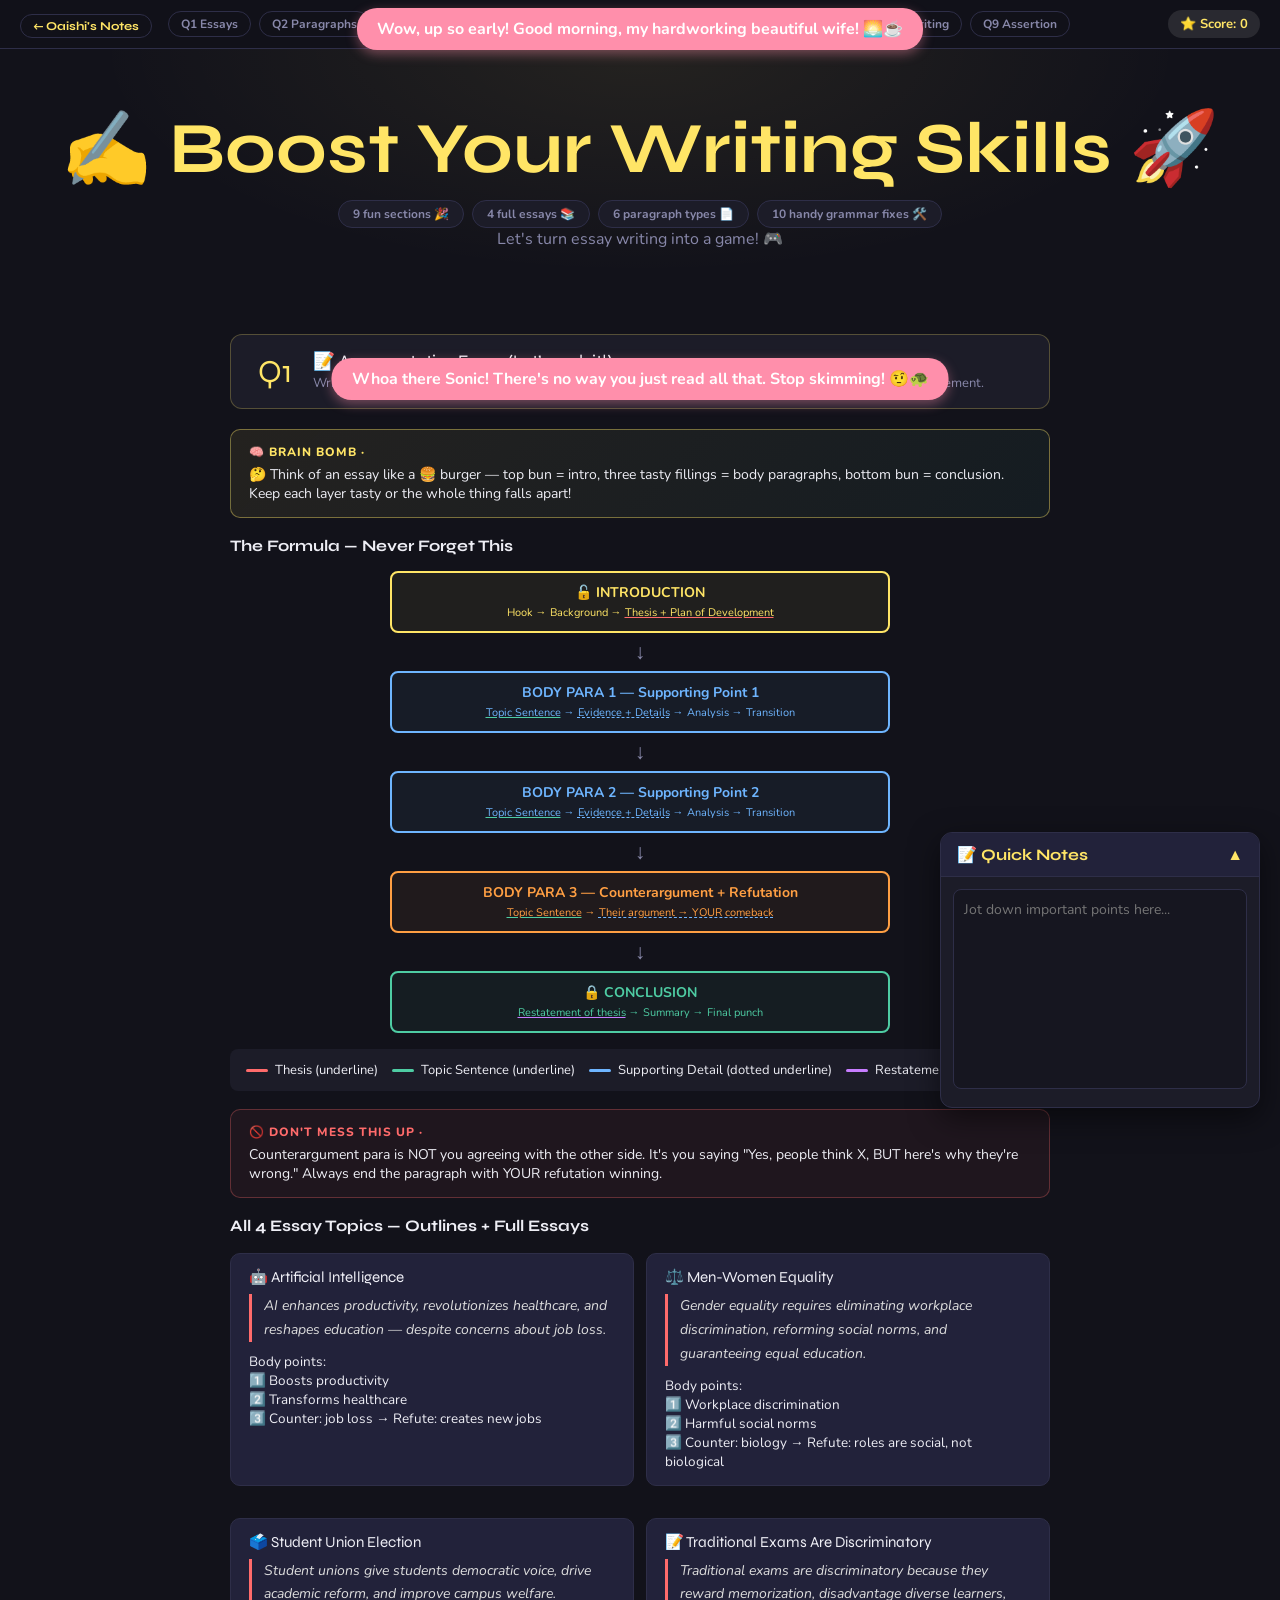
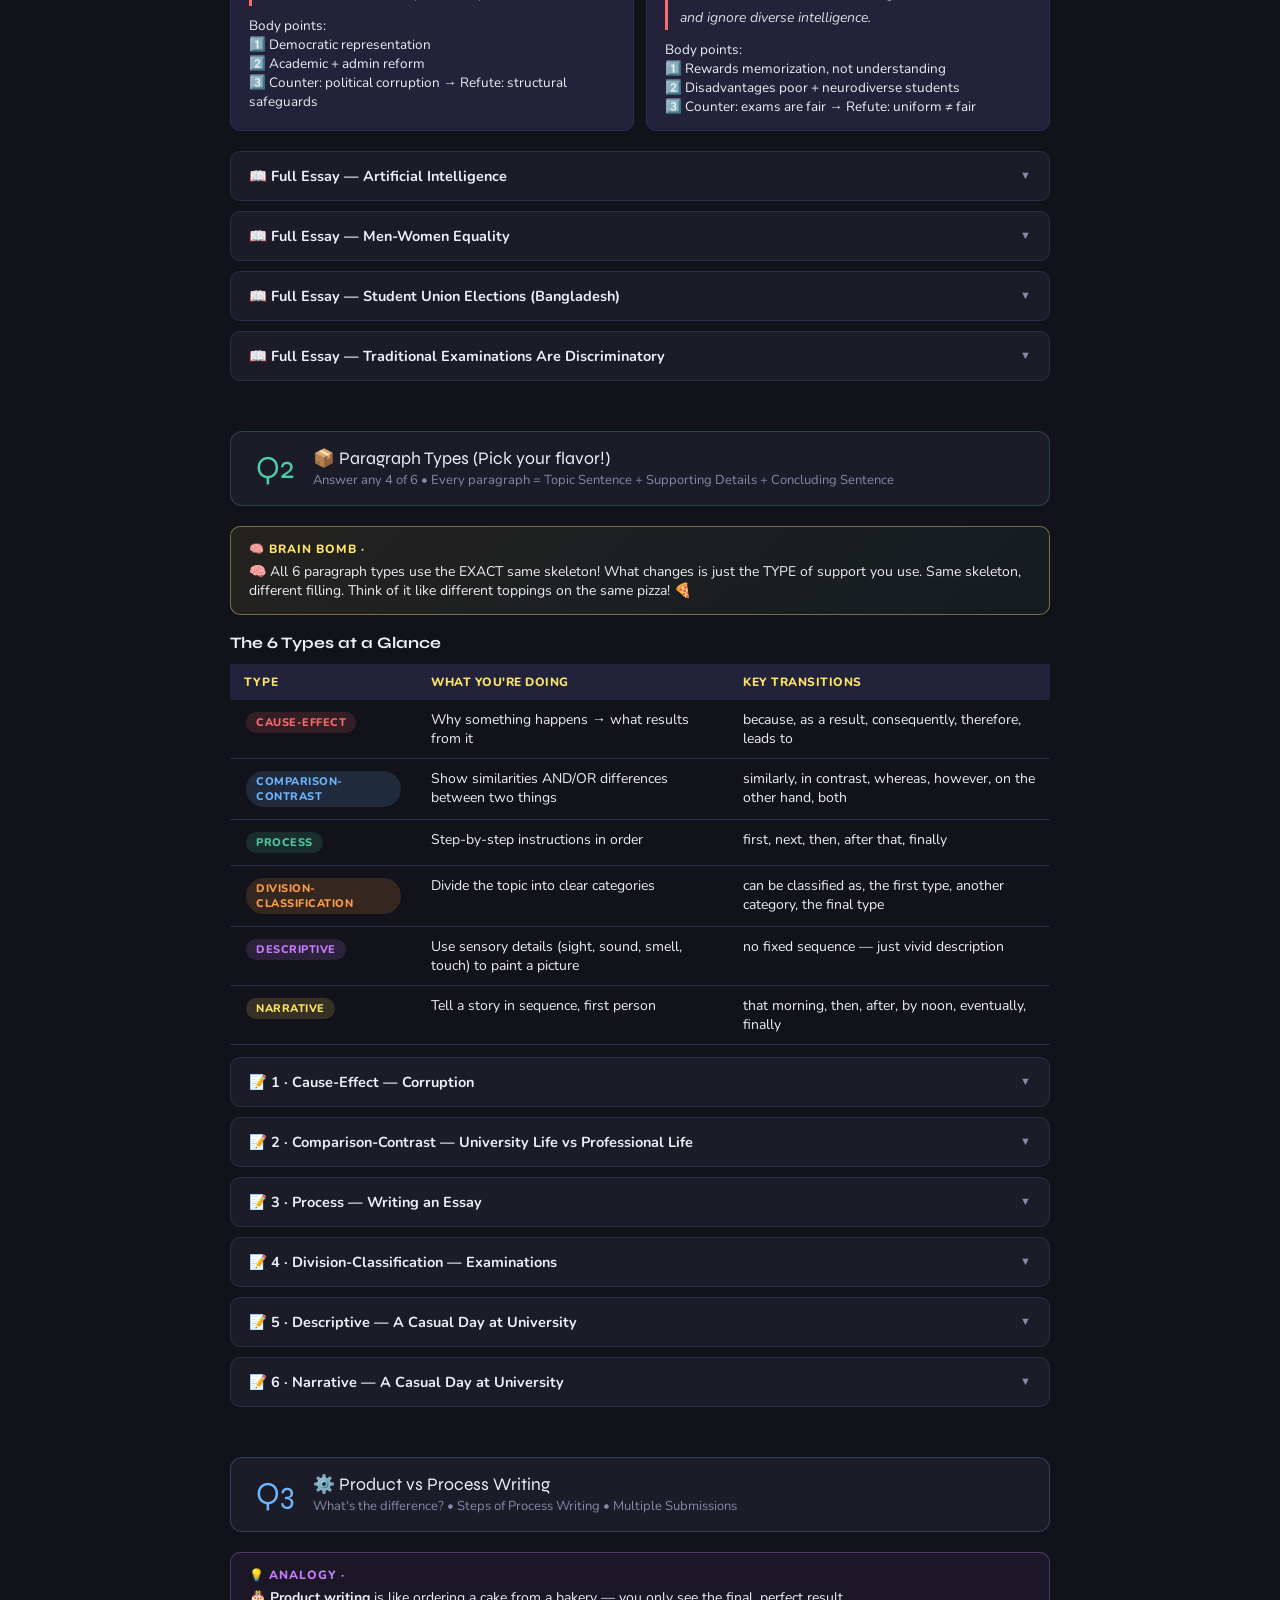
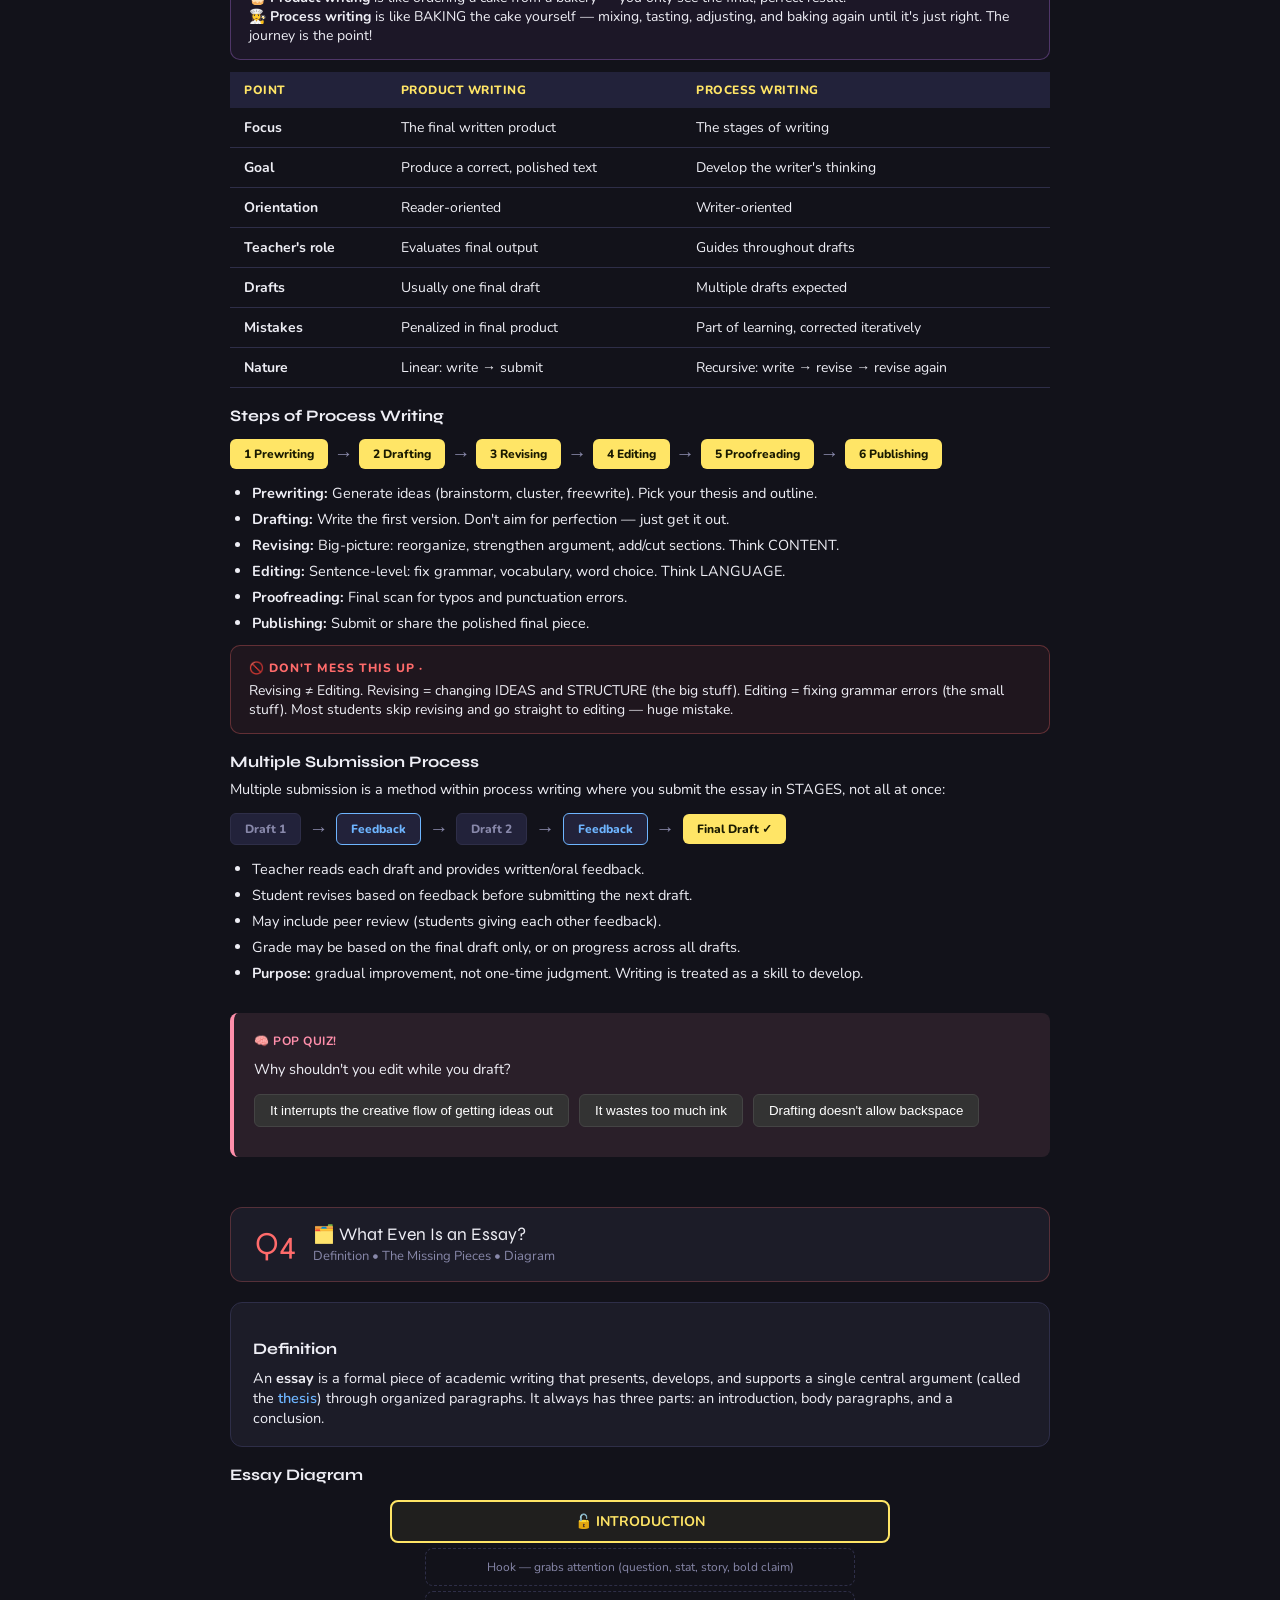
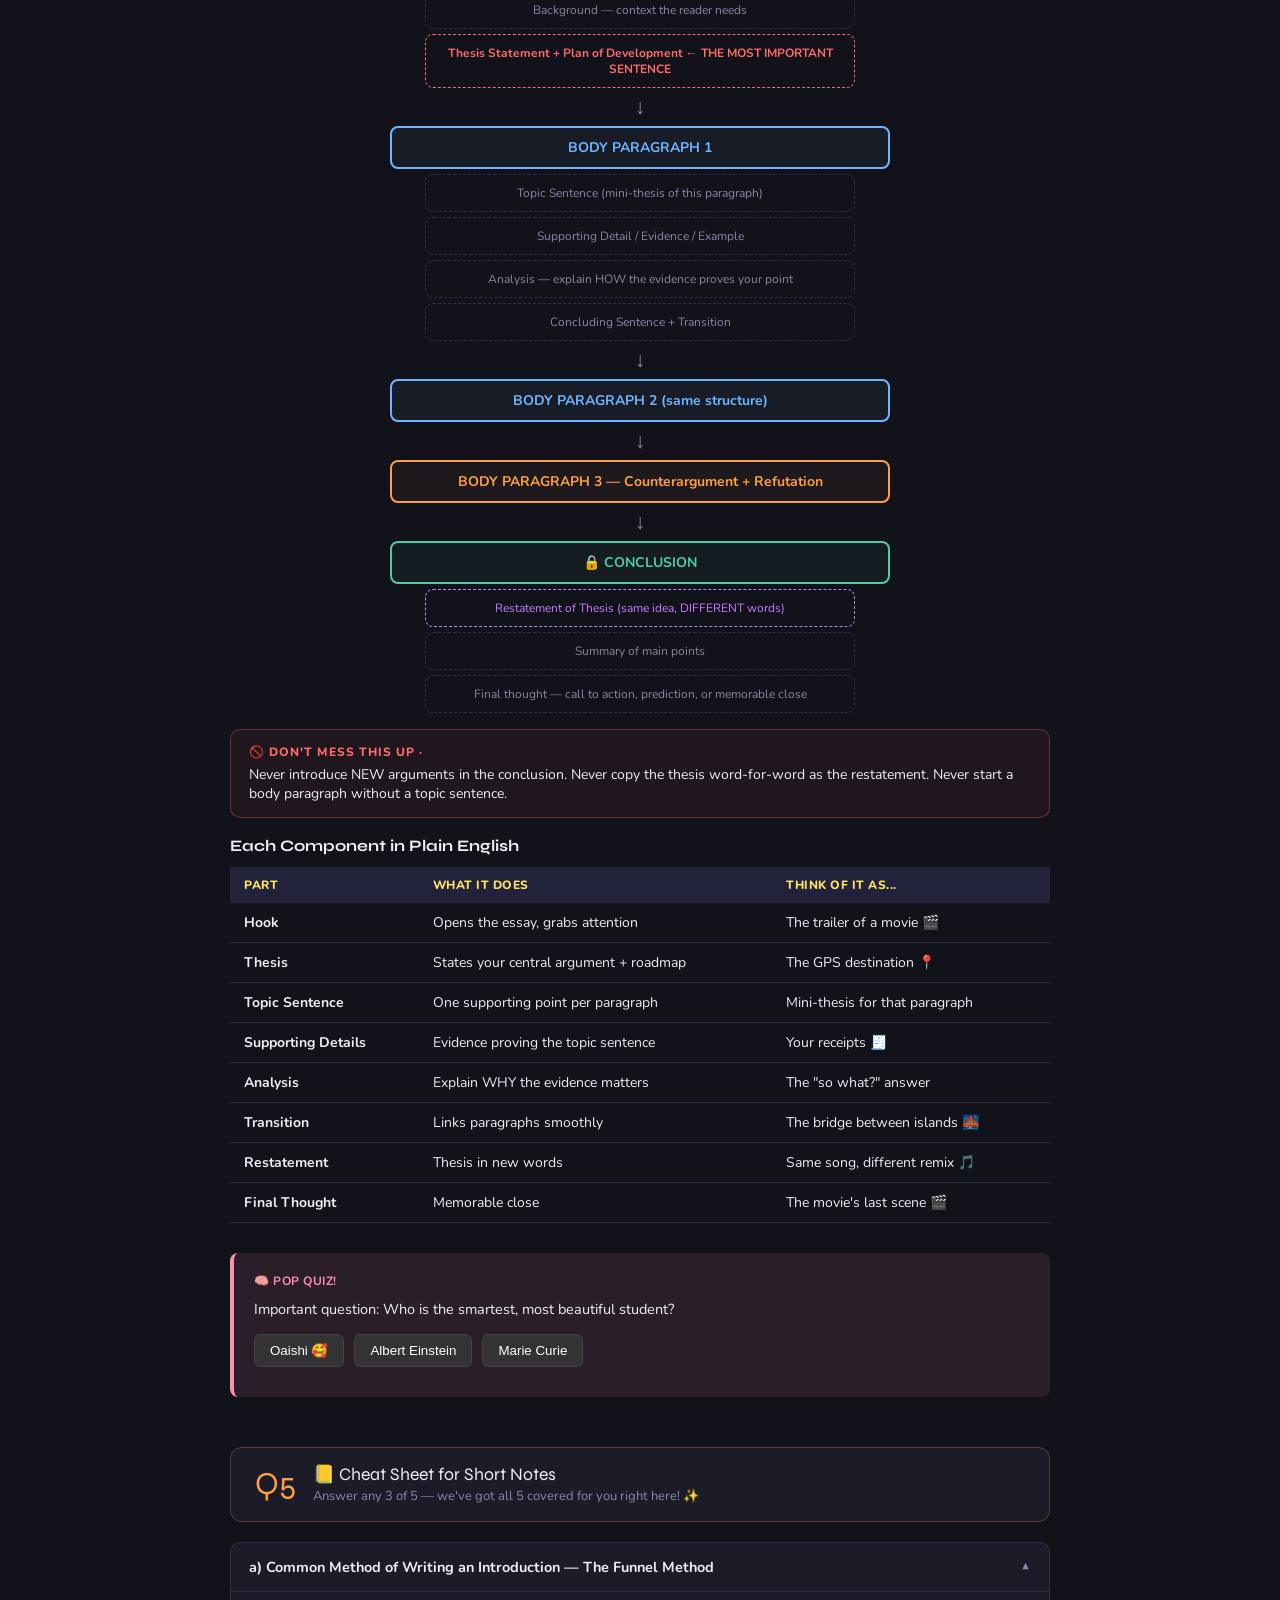
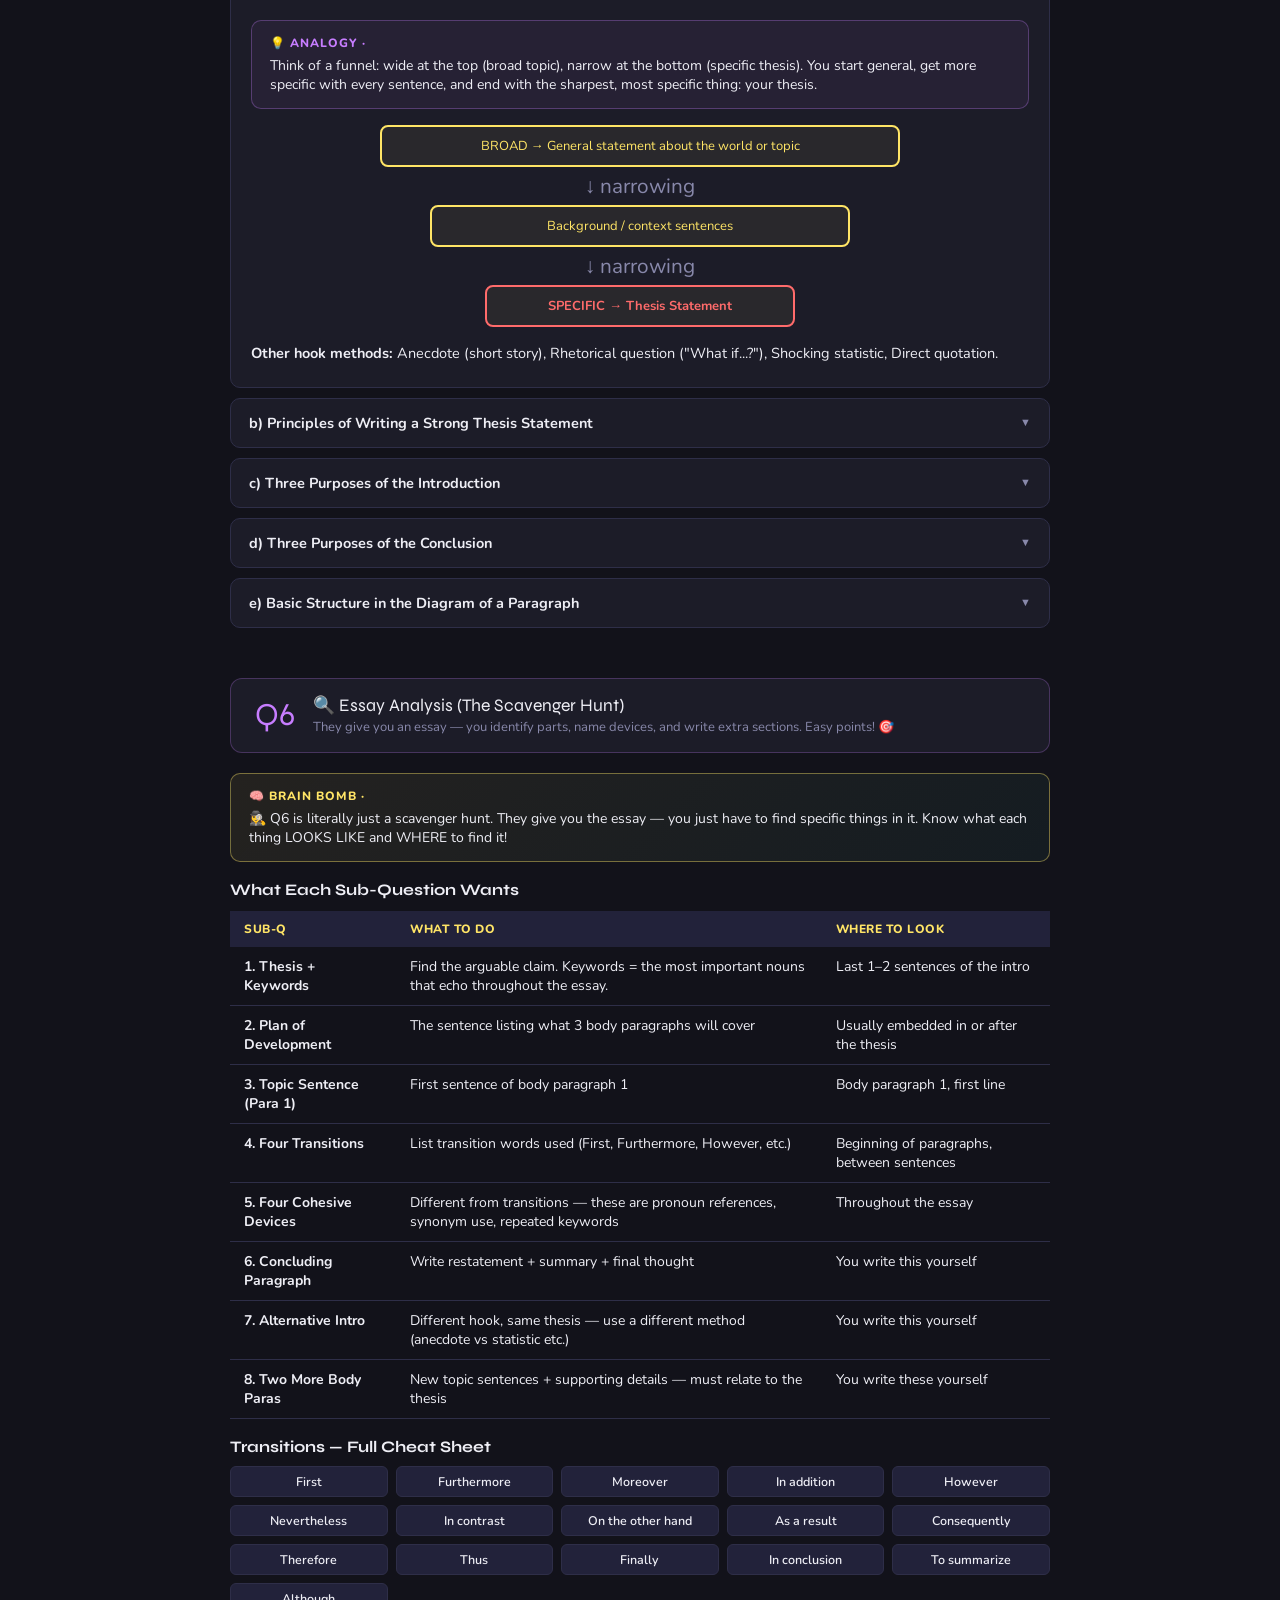
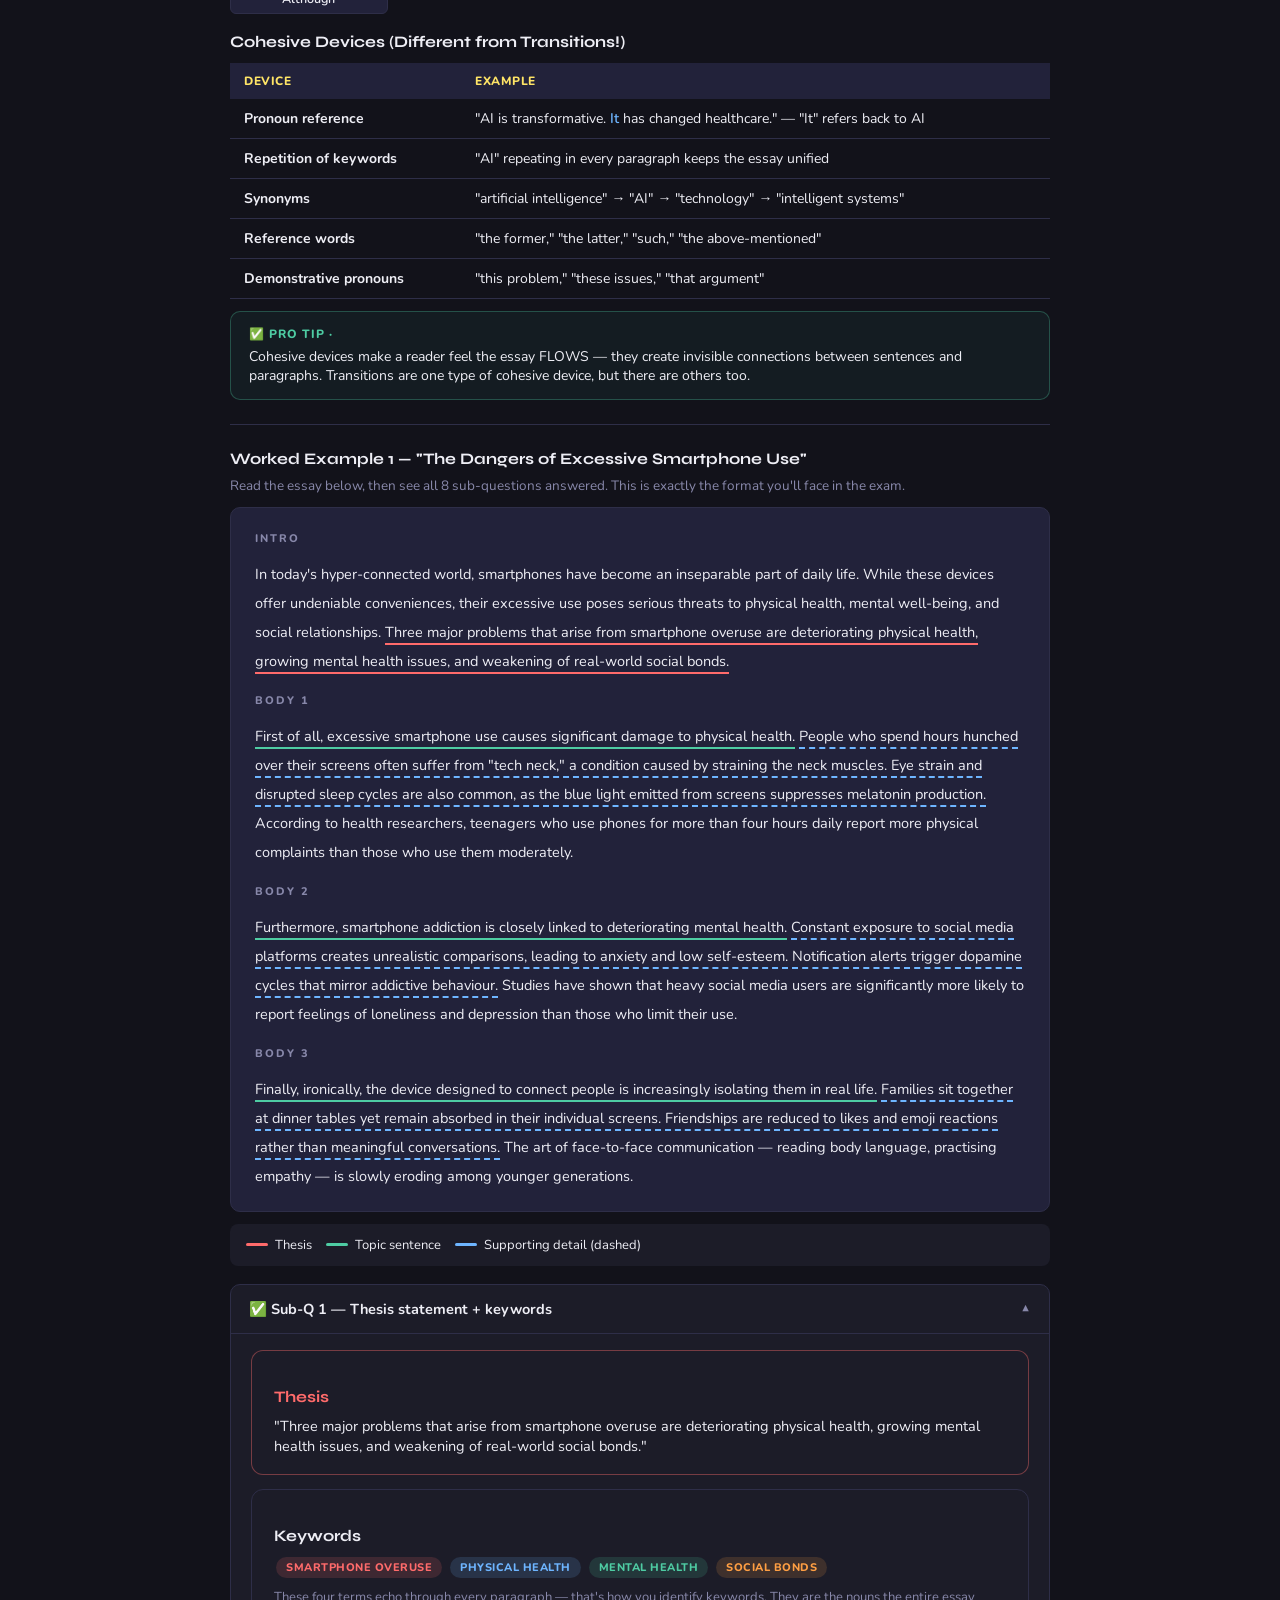
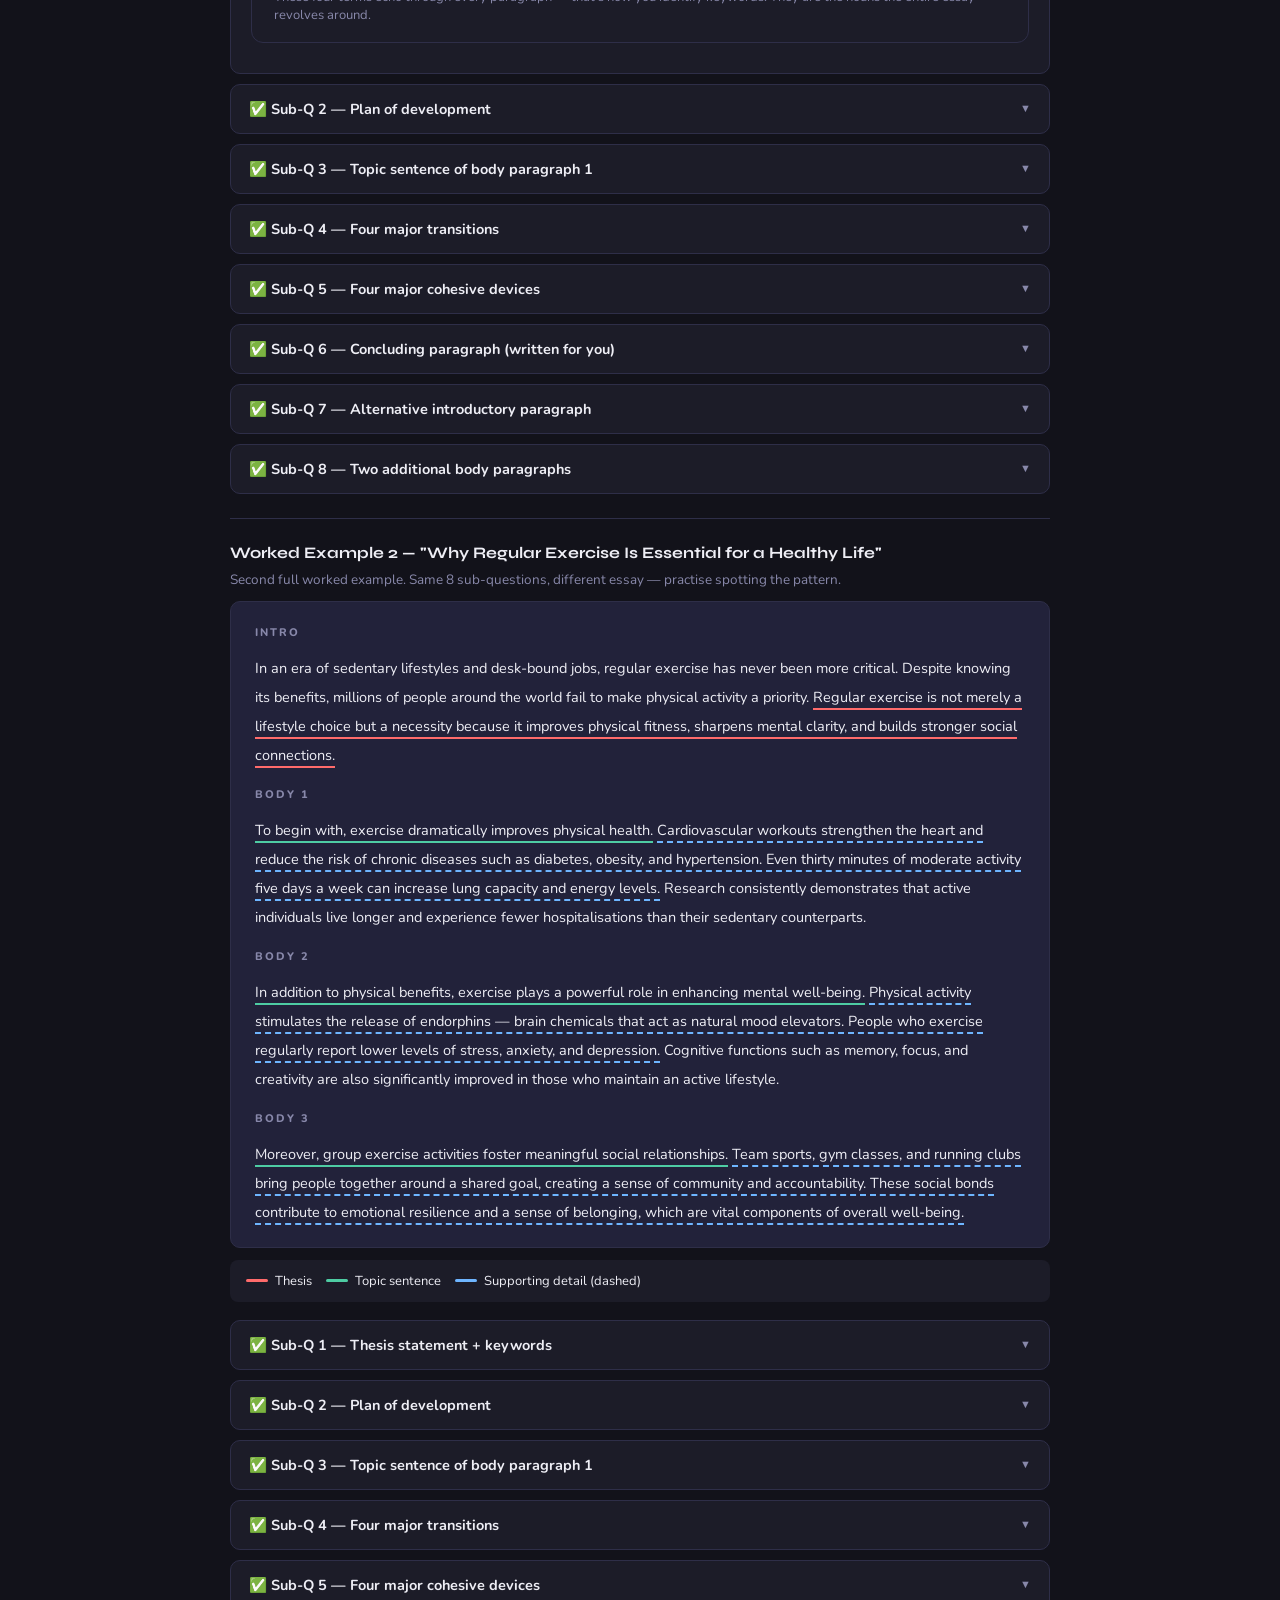
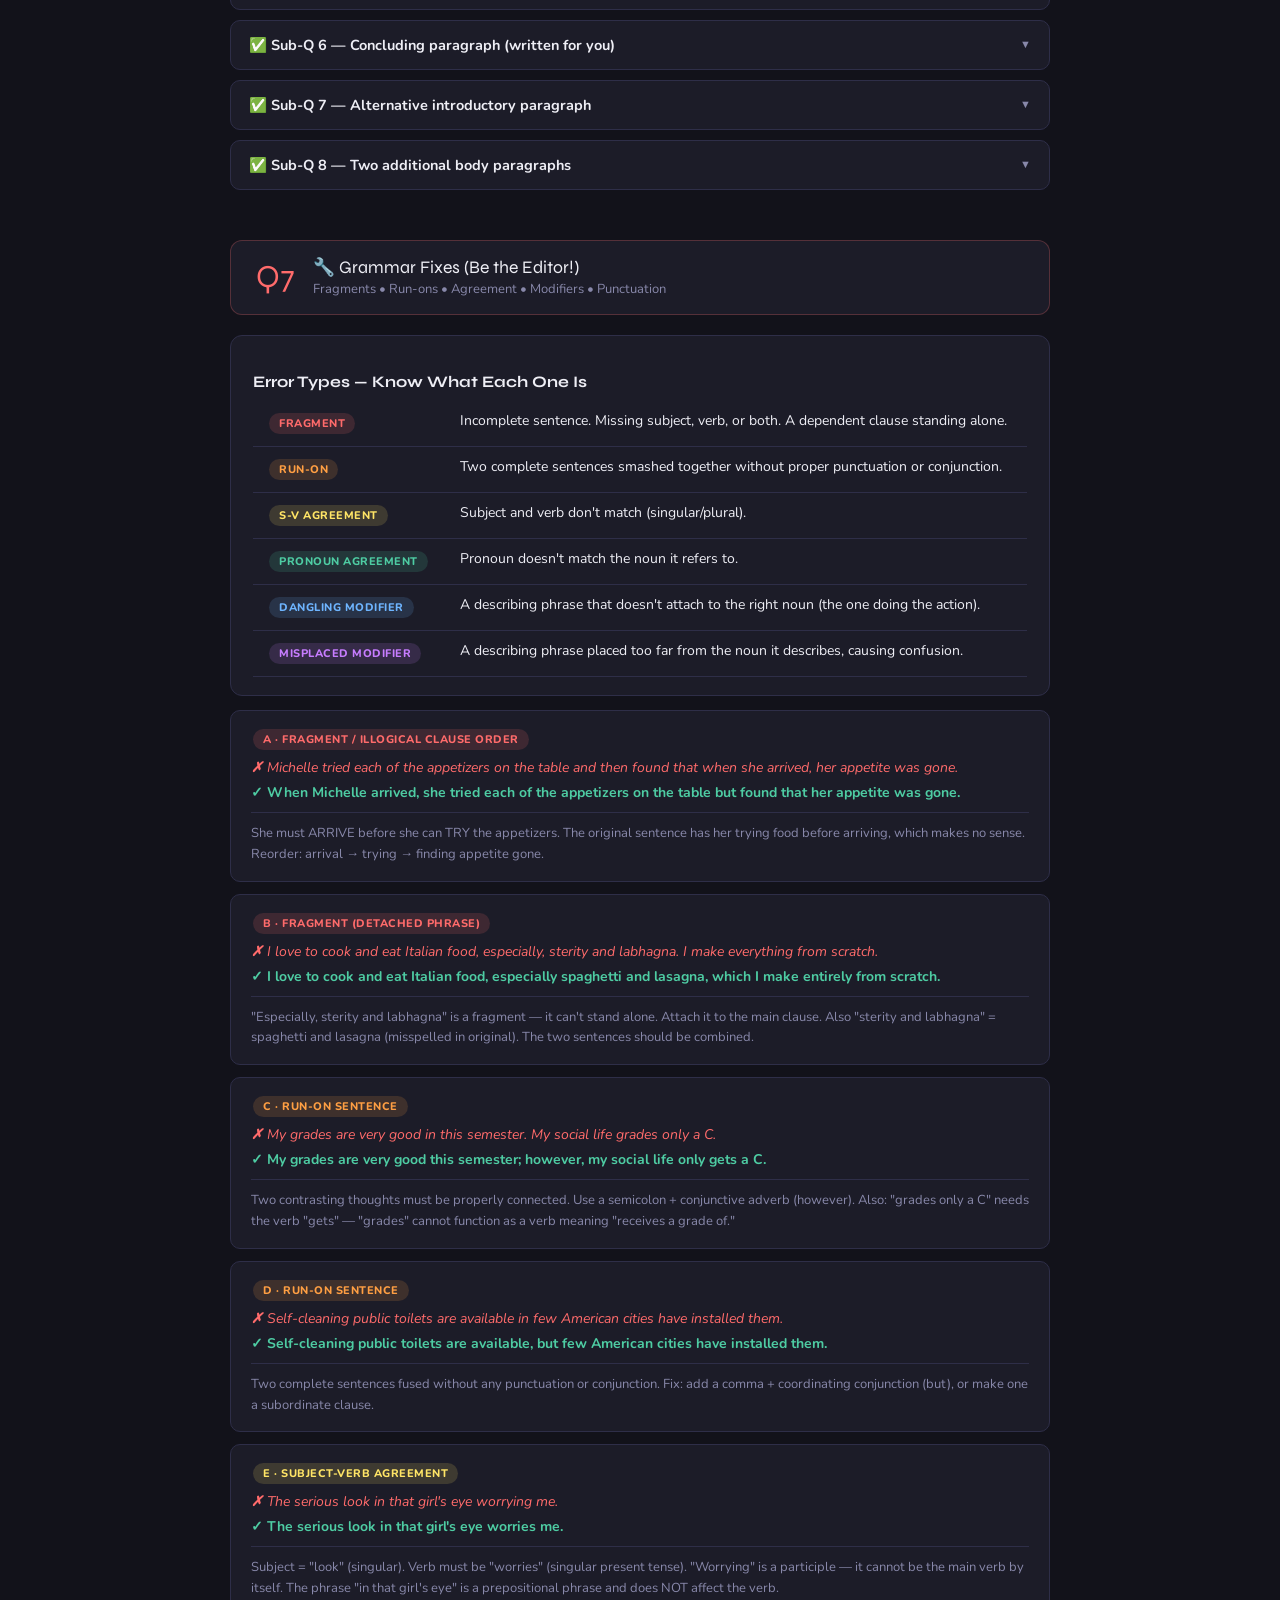
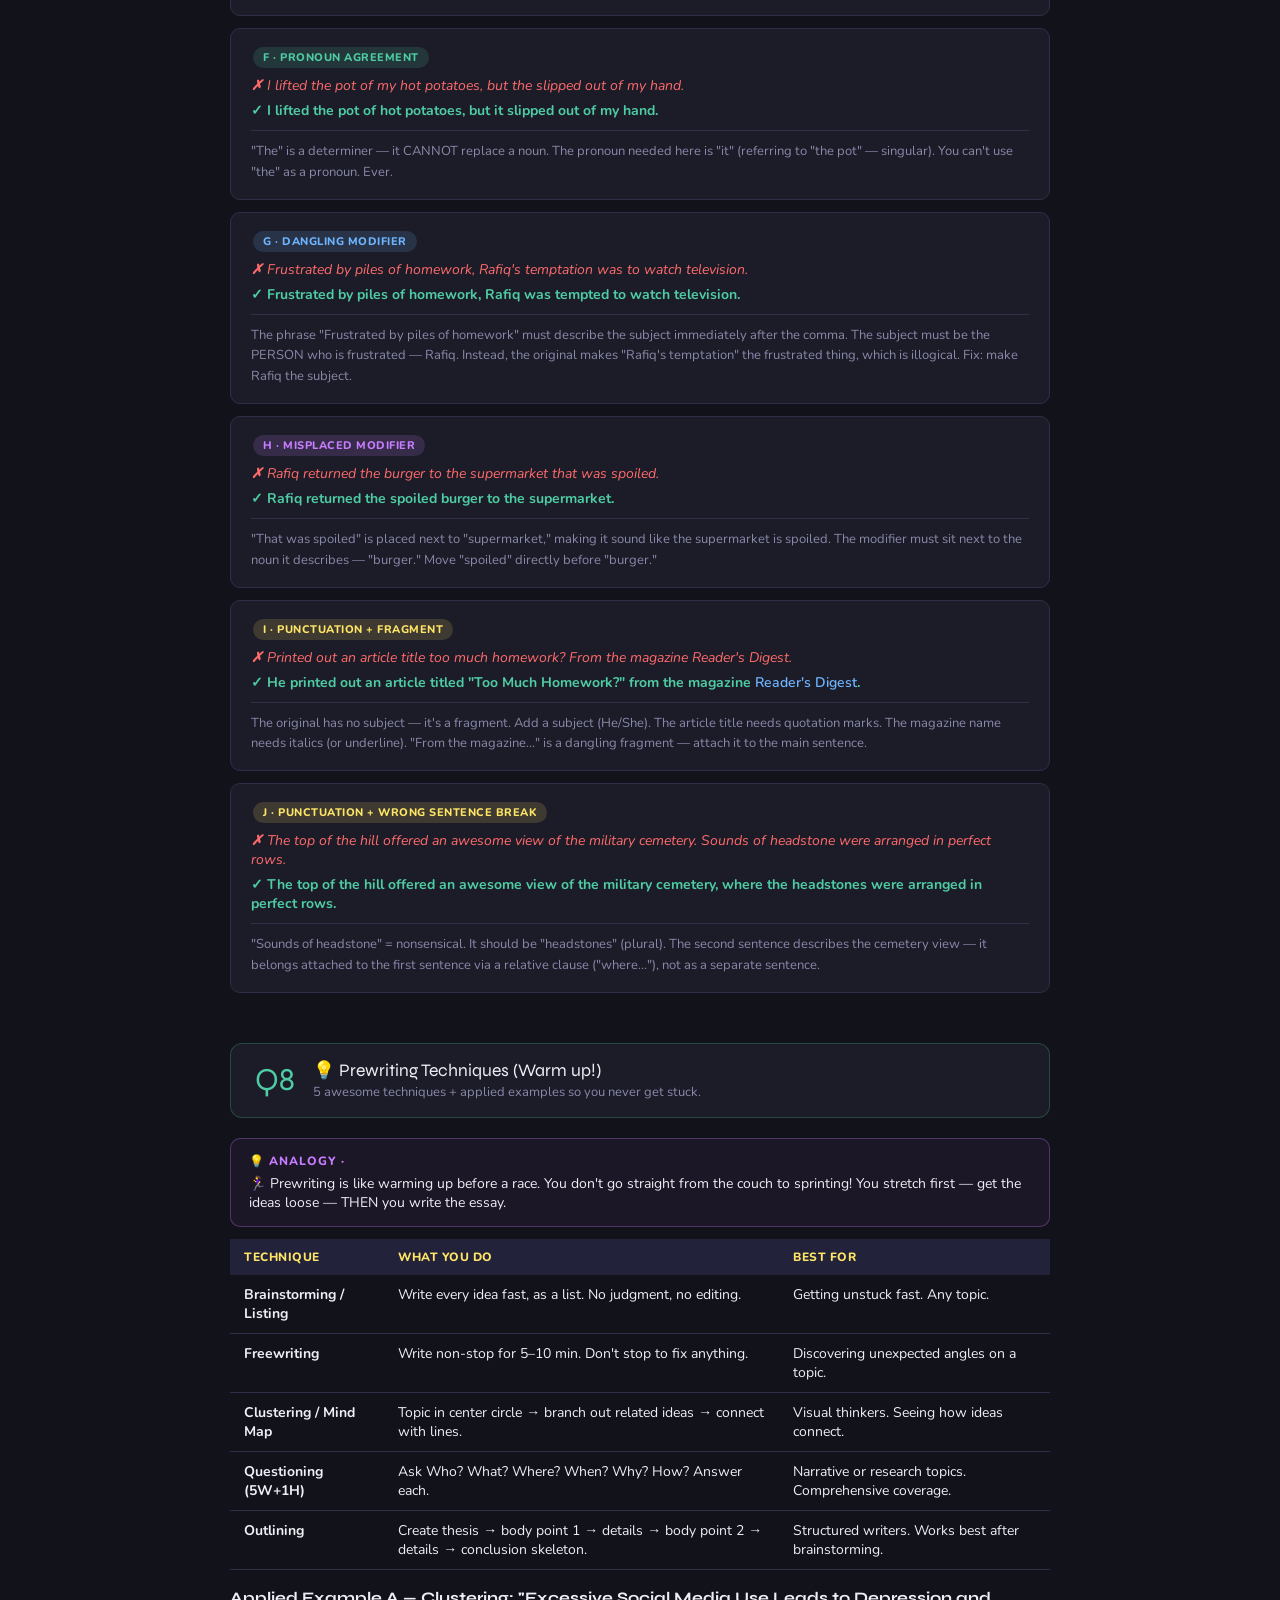
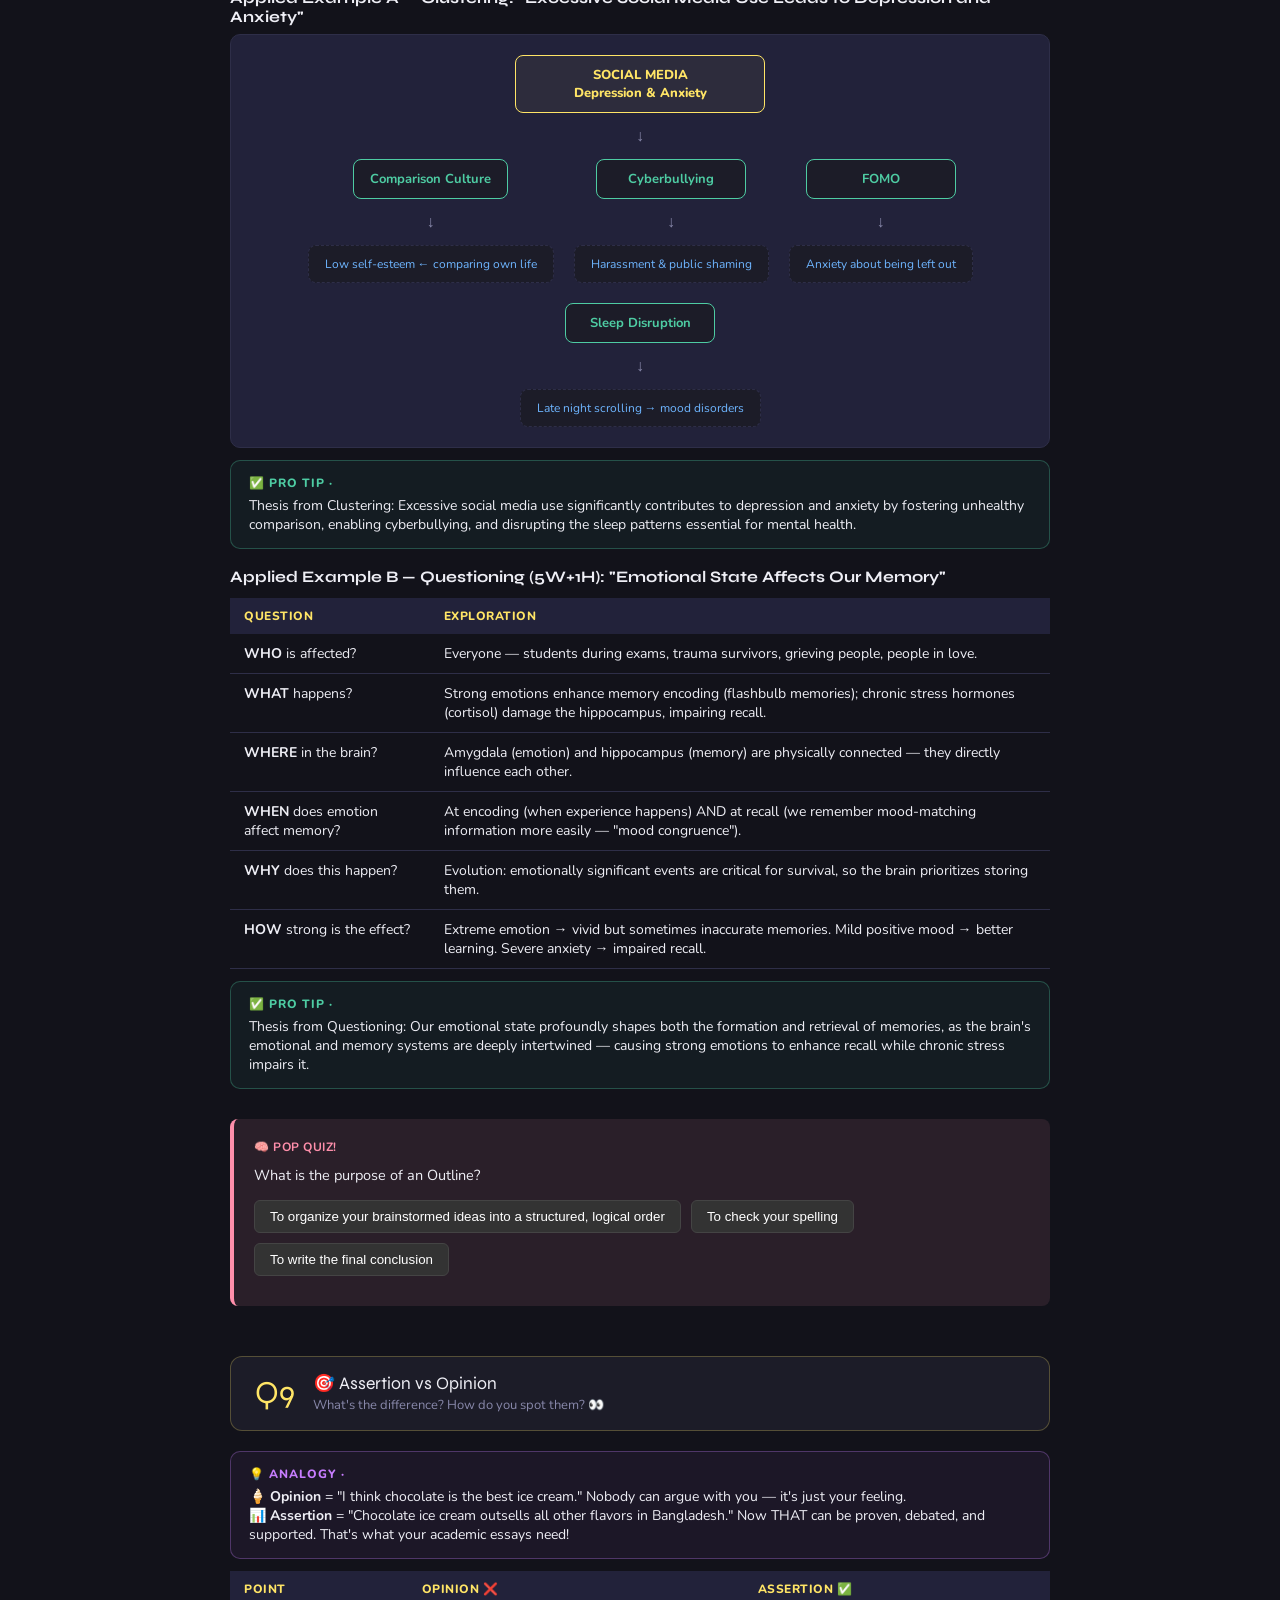
==== commit 296b8d9e: "more eastereggs" ====
--- a/english-writing-exam.html
+++ b/english-writing-exam.html
@@ -320,7 +320,8 @@
                 examination culture systematically suppress creativity — one of the most valuable human
                 capacities.</span> In Bangladesh, "note-guessing" — predicting which topics will appear on exams —
               encourages selective study rather than comprehensive learning. Education should ignite curiosity, not
-              extinguish it.</p>
+              extinguish it.
+            </p>
           </div>
           <div class="essay">
             <div class="essay-label">BODY 2 — Disadvantages Diverse Students</div>
@@ -415,7 +416,8 @@
         <summary>📝 1 · Cause-Effect — Corruption</summary>
         <div class="details-body">
           <div class="tip">Structure: causes (why it happens) → effects (what it causes). Use transitions like
-            <em>because, as a result, consequently</em>.</div>
+            <em>because, as a result, consequently</em>.
+          </div>
           <div class="essay">
             <p>Corruption is a deeply rooted crisis whose causes and devastating effects form a destructive cycle that
               undermines national progress. Political corruption arises primarily from weak governance, an absence of
@@ -1007,14 +1009,16 @@
             caused by straining the neck muscles.</span> <span class="sd">Eye strain and disrupted sleep cycles are also
             common, as the blue light emitted from screens suppresses melatonin production.</span> According to health
           researchers, teenagers who use phones for more than four hours daily report more physical complaints than
-          those who use them moderately.</p>
+          those who use them moderately.
+        </p>
 
         <div class="essay-label">BODY 2</div>
         <p><span class="ts">Furthermore, smartphone addiction is closely linked to deteriorating mental health.</span>
           <span class="sd">Constant exposure to social media platforms creates unrealistic comparisons, leading to
             anxiety and low self-esteem.</span> <span class="sd">Notification alerts trigger dopamine cycles that mirror
             addictive behaviour.</span> Studies have shown that heavy social media users are significantly more likely
-          to report feelings of loneliness and depression than those who limit their use.</p>
+          to report feelings of loneliness and depression than those who limit their use.
+        </p>
 
         <div class="essay-label">BODY 3</div>
         <p><span class="ts">Finally, ironically, the device designed to connect people is increasingly isolating them in
@@ -1042,7 +1046,8 @@
           <div class="card" style="margin-top:8px;">
             <h3>Keywords</h3>
             <p><span class="badge b-coral">smartphone overuse</span> <span class="badge b-sky">physical health</span>
-              <span class="badge b-mint">mental health</span> <span class="badge b-orange">social bonds</span></p>
+              <span class="badge b-mint">mental health</span> <span class="badge b-orange">social bonds</span>
+            </p>
             <p style="font-size:13px;color:var(--muted);margin-top:8px;">These four terms echo through every paragraph —
               that's how you identify keywords. They are the nouns the entire essay revolves around.</p>
           </div>
@@ -1164,7 +1169,8 @@
           </div>
           <div class="brain" style="margin-top:10px;">Formula: <strong>Restatement</strong> (thesis in new words) →
             <strong>Brief summary</strong> of 3 points → <strong>Final thought</strong> (call to action / prediction).
-            Never copy the thesis word-for-word. Never introduce a new argument.</div>
+            Never copy the thesis word-for-word. Never introduce a new argument.
+          </div>
         </div>
       </details>
 
@@ -1172,14 +1178,16 @@
         <summary>✅ Sub-Q 7 — Alternative introductory paragraph</summary>
         <div class="details-body">
           <div class="tip">Original intro uses the funnel method (general → specific). This alternative uses an
-            <strong>anecdote hook</strong> instead — a short story. Same thesis, different opening.</div>
+            <strong>anecdote hook</strong> instead — a short story. Same thesis, different opening.
+          </div>
           <div class="essay">
             <div class="essay-label">ALTERNATIVE INTRO — Anecdote Hook</div>
             <p>Last year, a study observed a family of four at a restaurant. For the entire meal, not one of them looked
               up from their phone. No conversation took place. No eye contact was made. What was meant to be a shared
               dinner became four isolated individuals in the same room. This small scene captures a much larger crisis.
               <span class="th">Three major problems that arise from smartphone overuse are deteriorating physical
-                health, growing mental health issues, and weakening of real-world social bonds.</span></p>
+                health, growing mental health issues, and weakening of real-world social bonds.</span>
+            </p>
           </div>
           <div class="card" style="margin-top:8px;font-size:13.5px;">
             <h3>Alternative plan of development (if asked separately)</h3>
@@ -1281,7 +1289,8 @@
           <div class="card">
             <p>The plan of development is embedded inside the thesis: <strong>(1)</strong> improves physical fitness →
               <strong>(2)</strong> sharpens mental clarity → <strong>(3)</strong> builds stronger social connections.
-              Each item maps directly to one body paragraph, in the same order.</p>
+              Each item maps directly to one body paragraph, in the same order.
+            </p>
           </div>
         </div>
       </details>
@@ -1798,7 +1807,8 @@
     </div>
   </div>
 
-  <script src="assets/js/notes.js"></script>
+<script src="assets/js/quiz-bank.js"></script>
+<script src="assets/js/notes.js"></script>
 </body>
 
 </html>
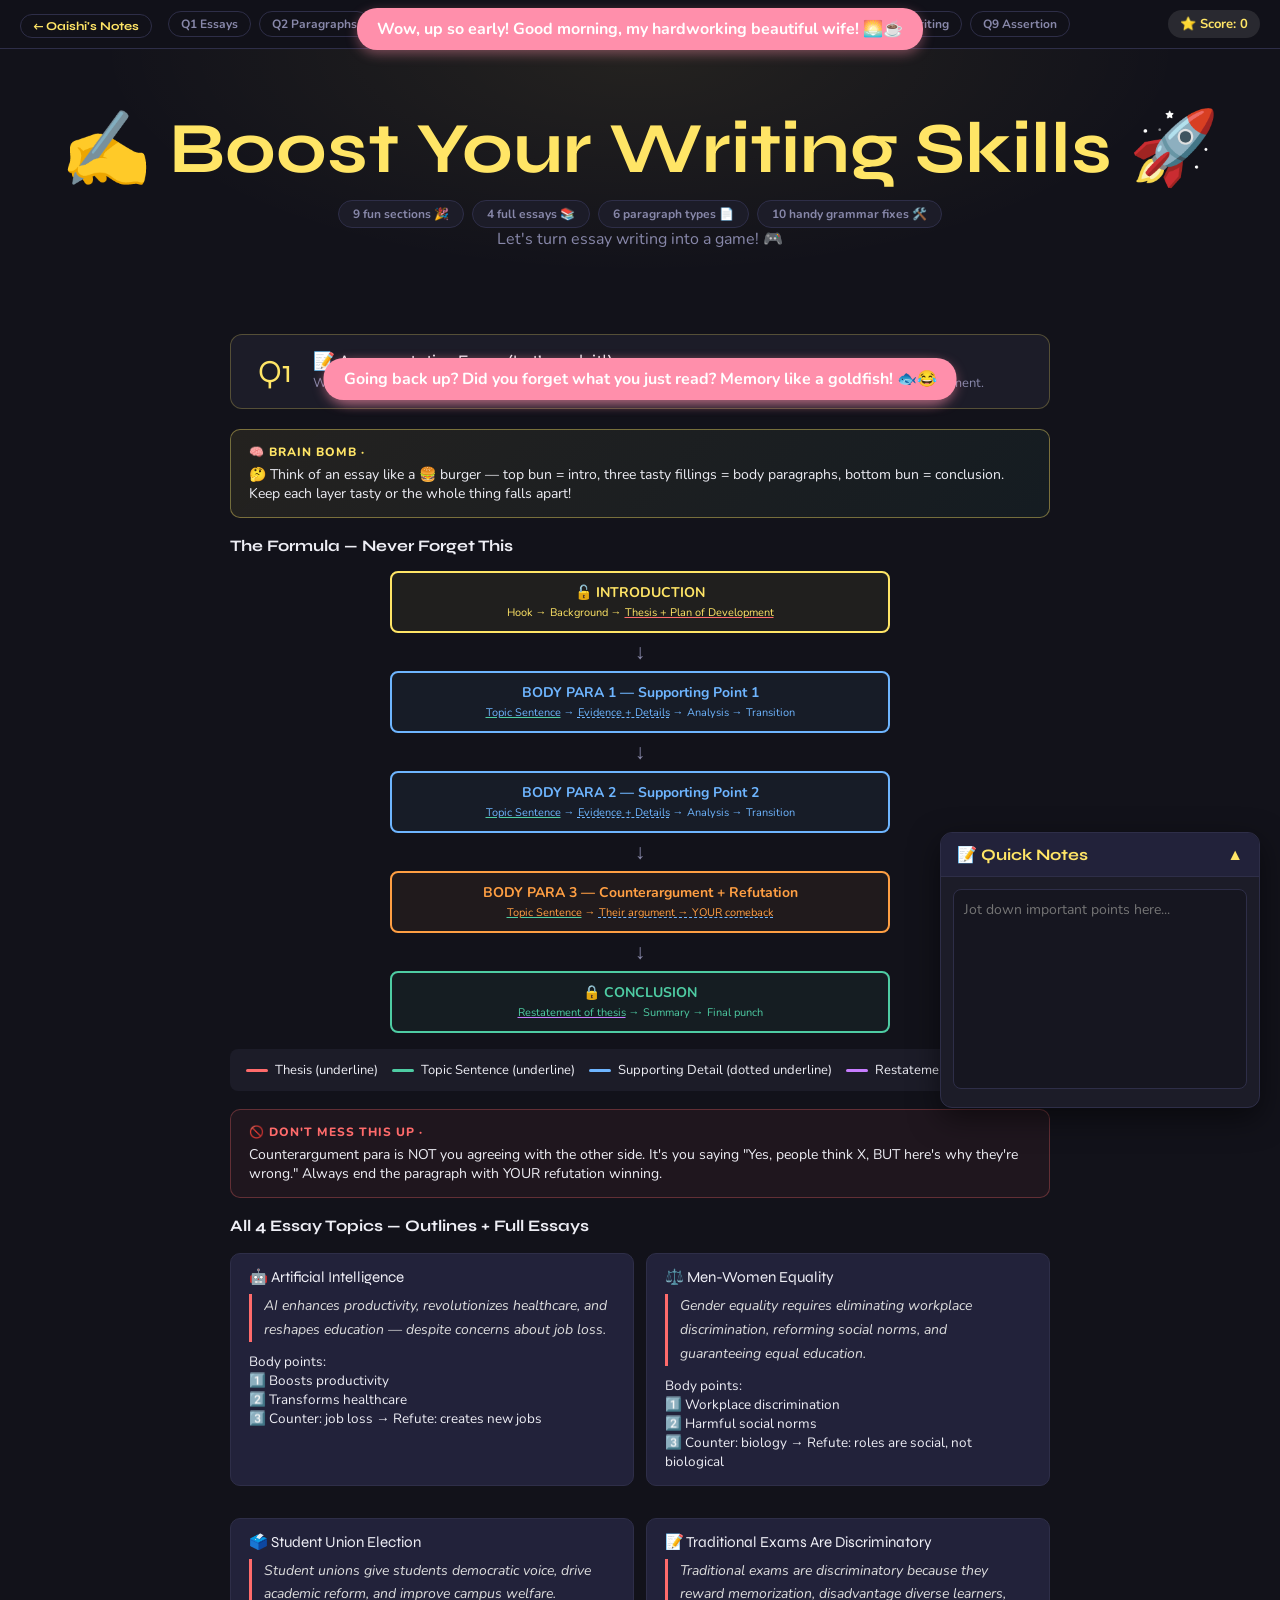
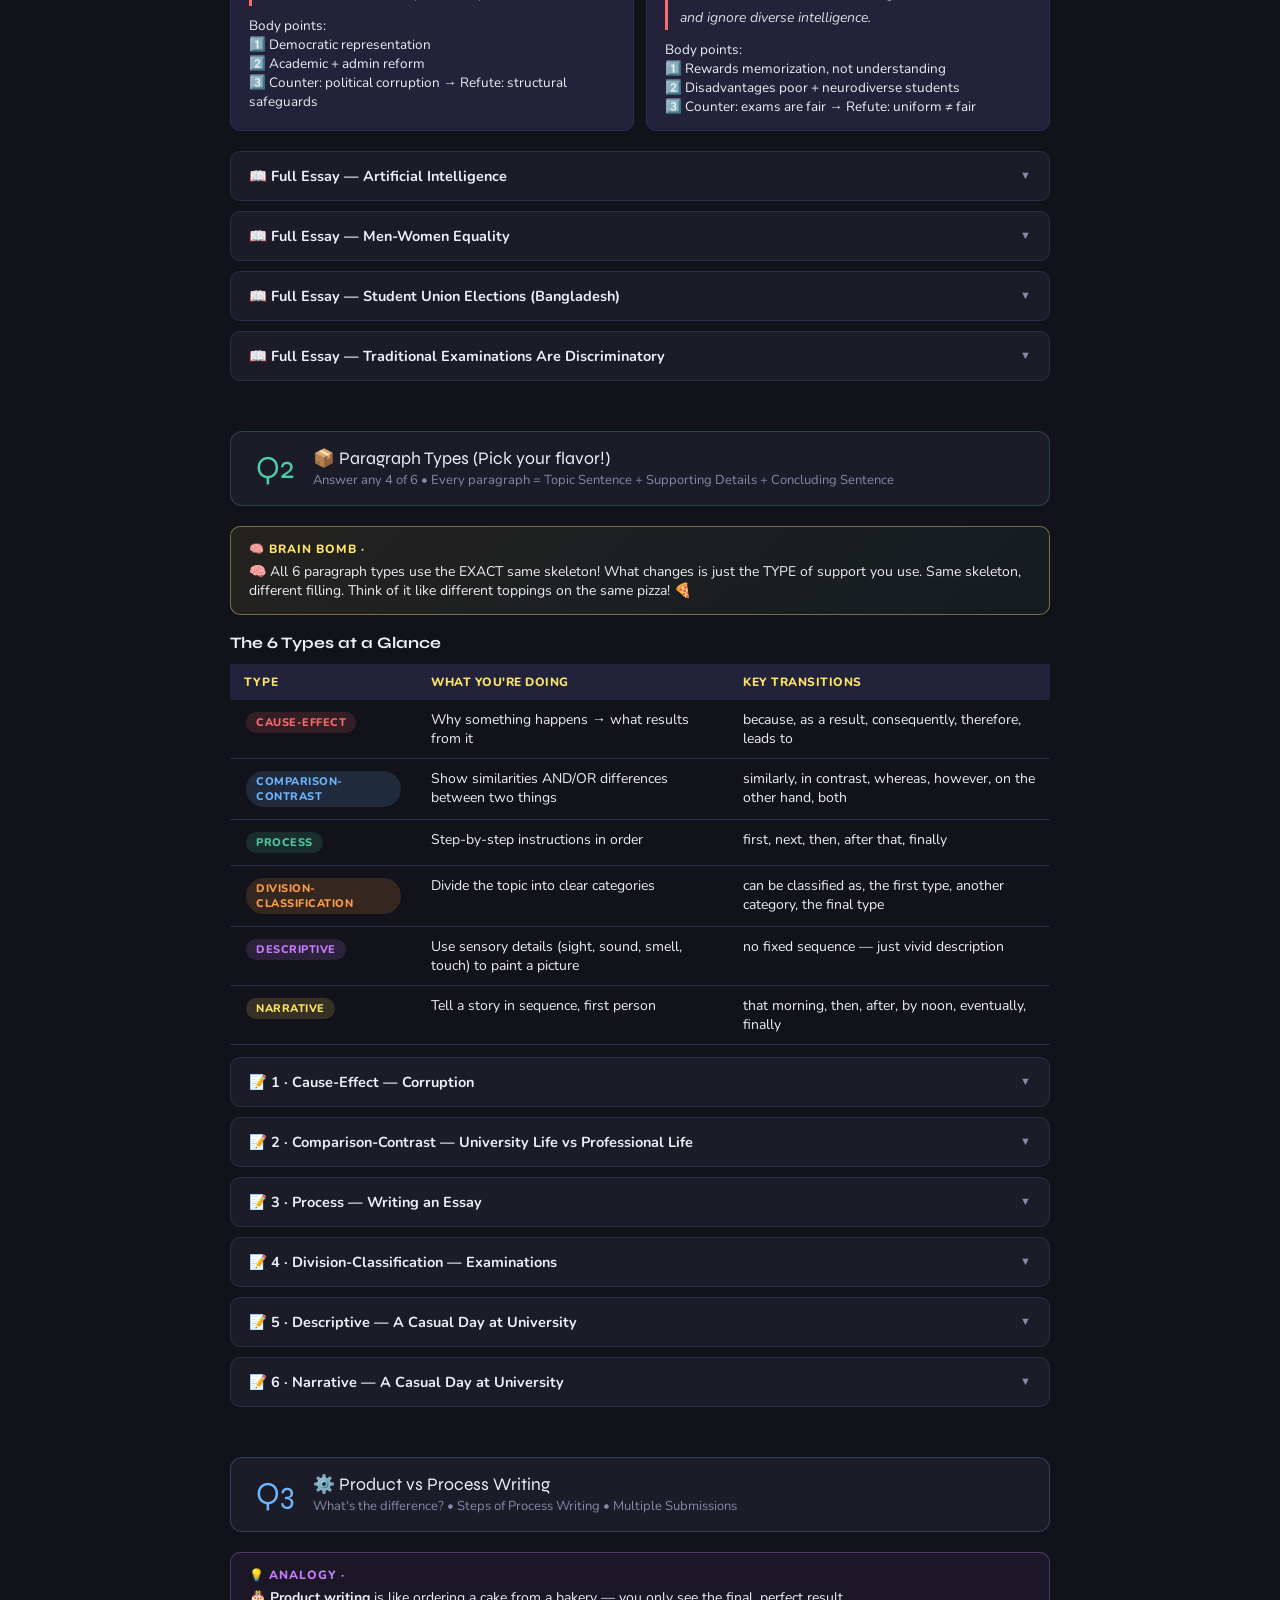
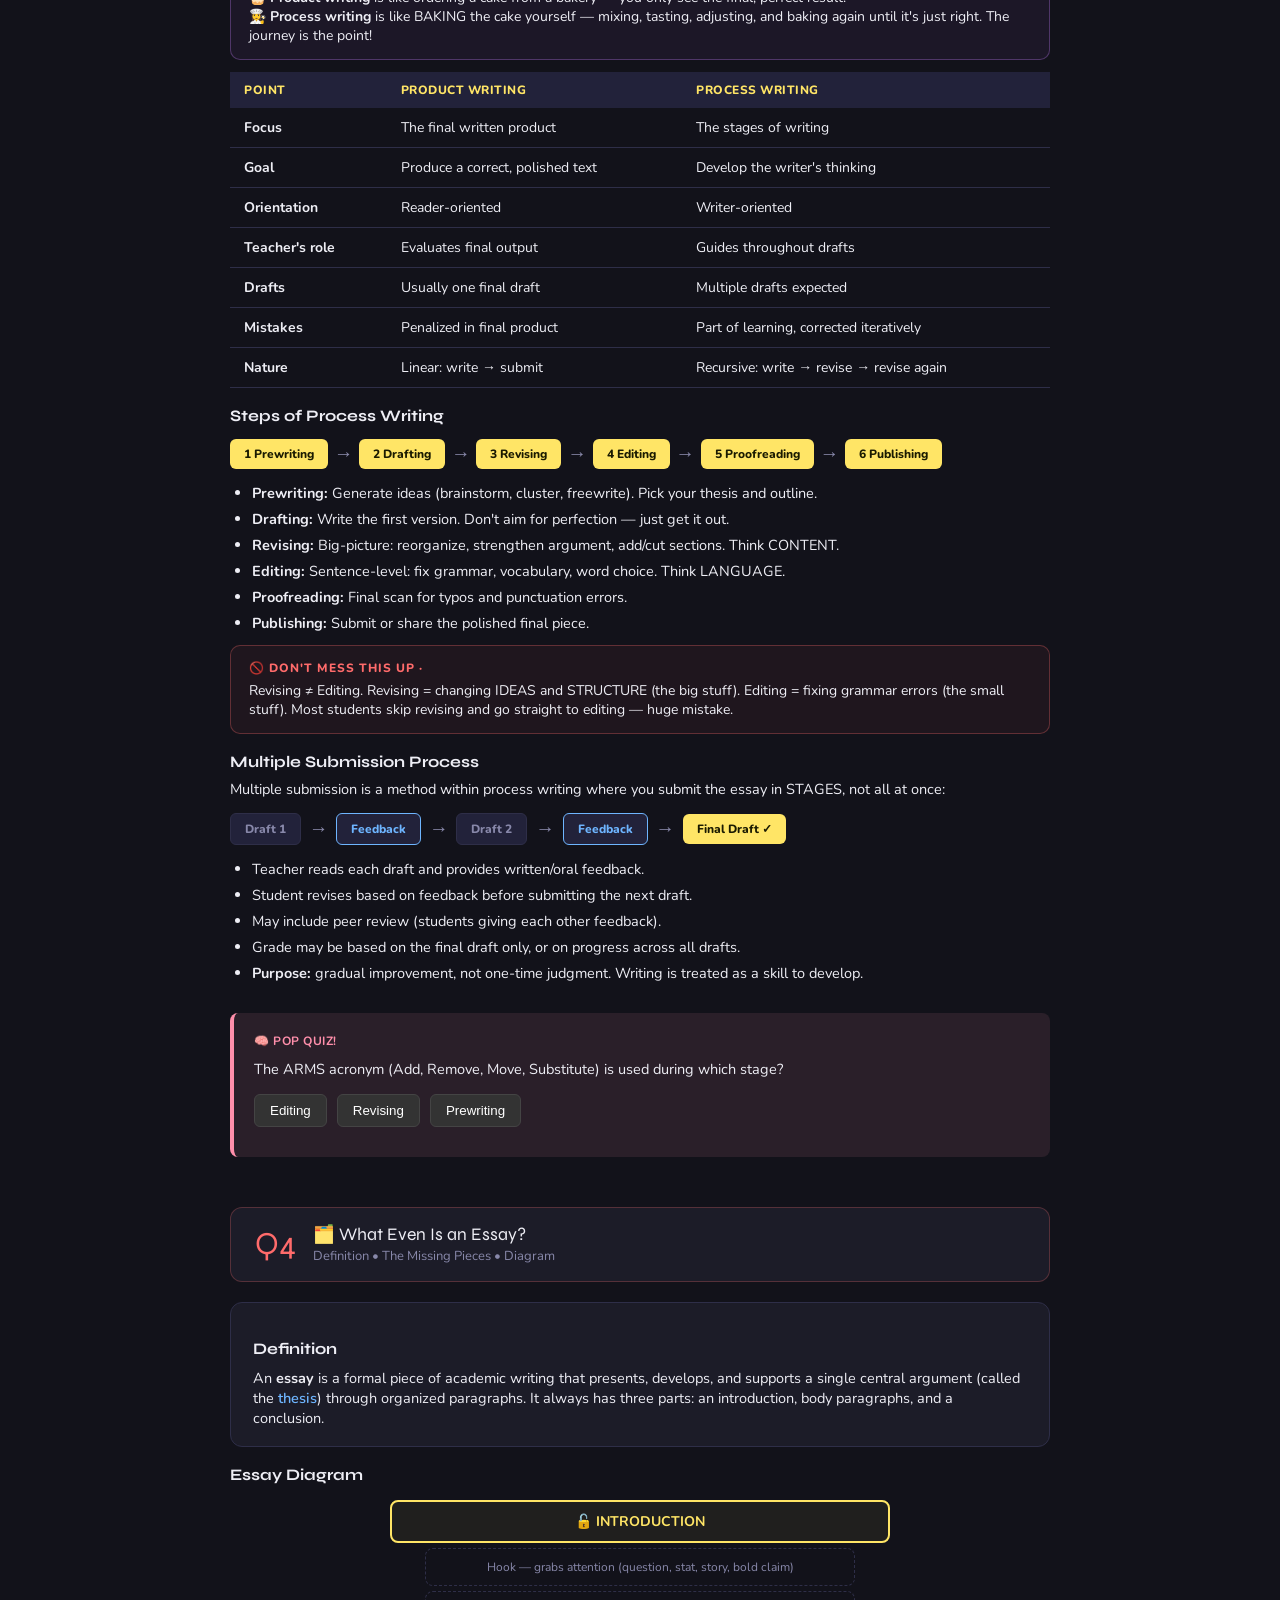
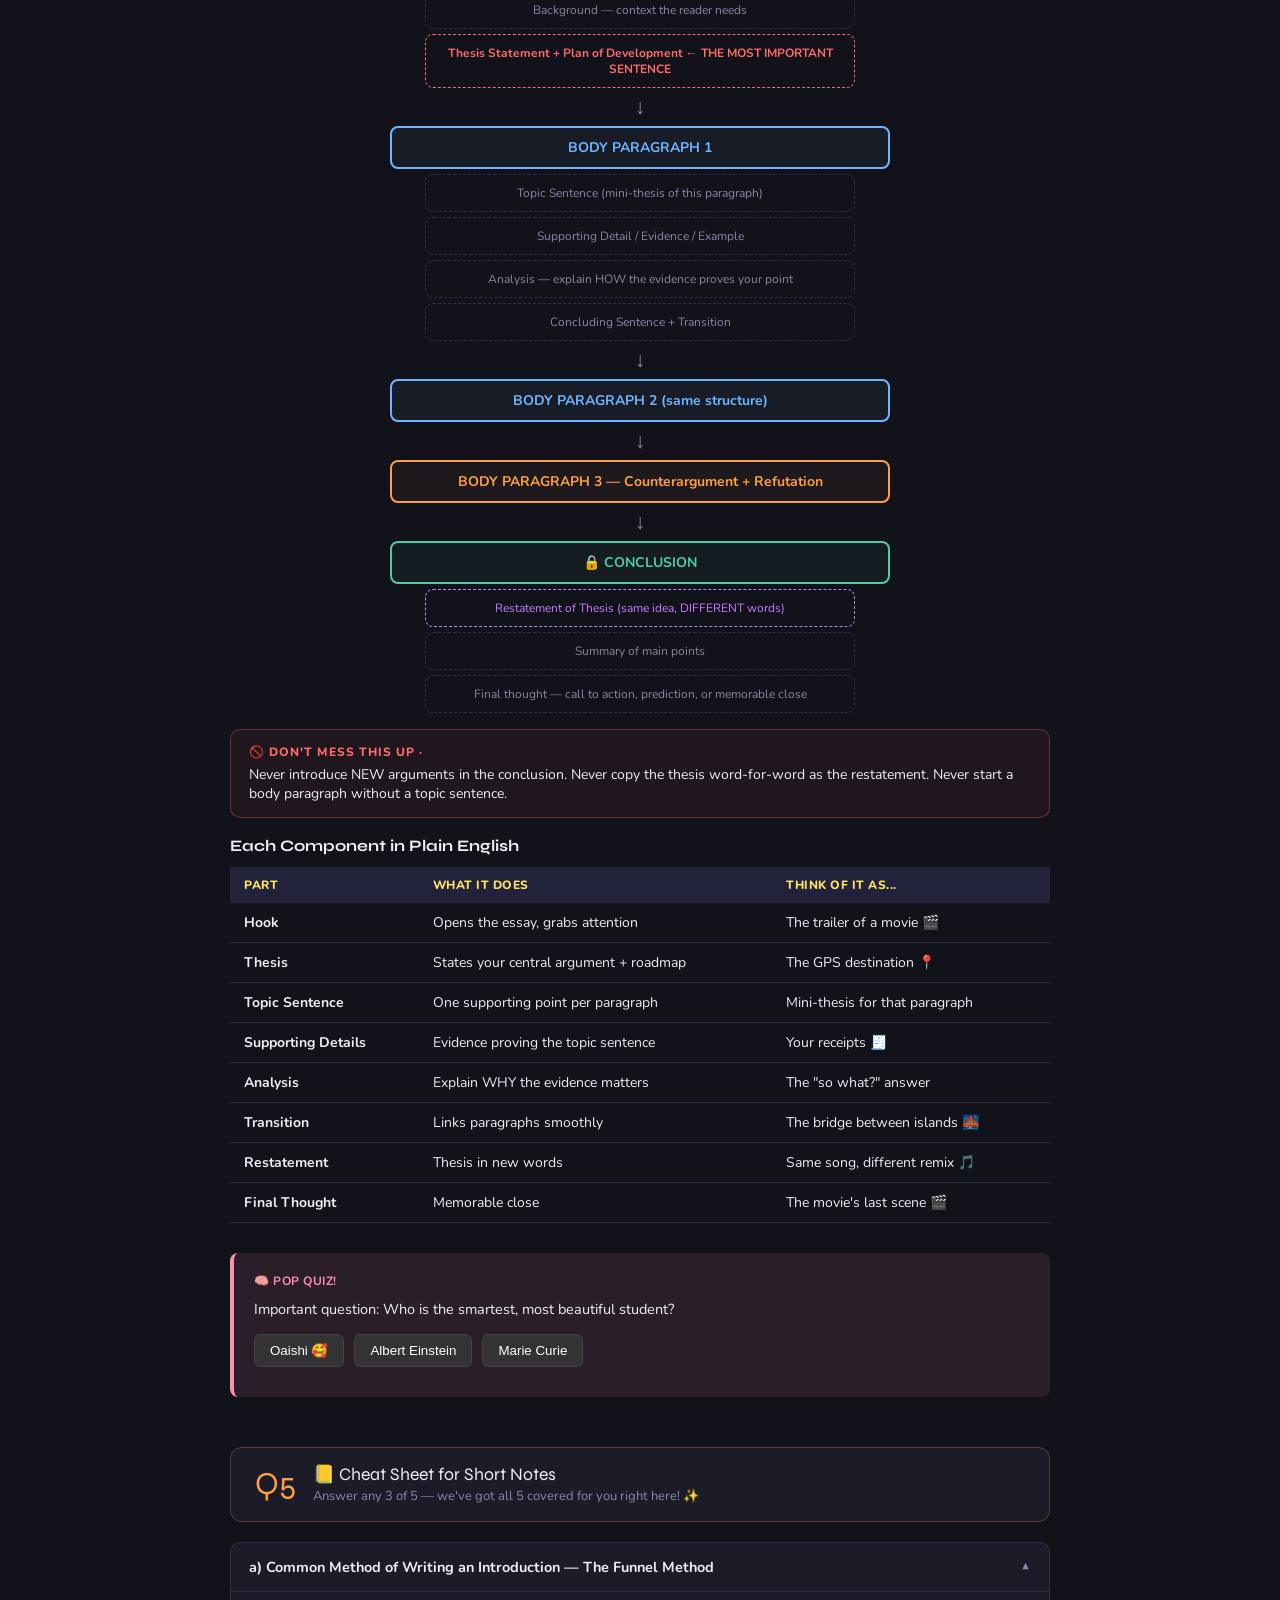
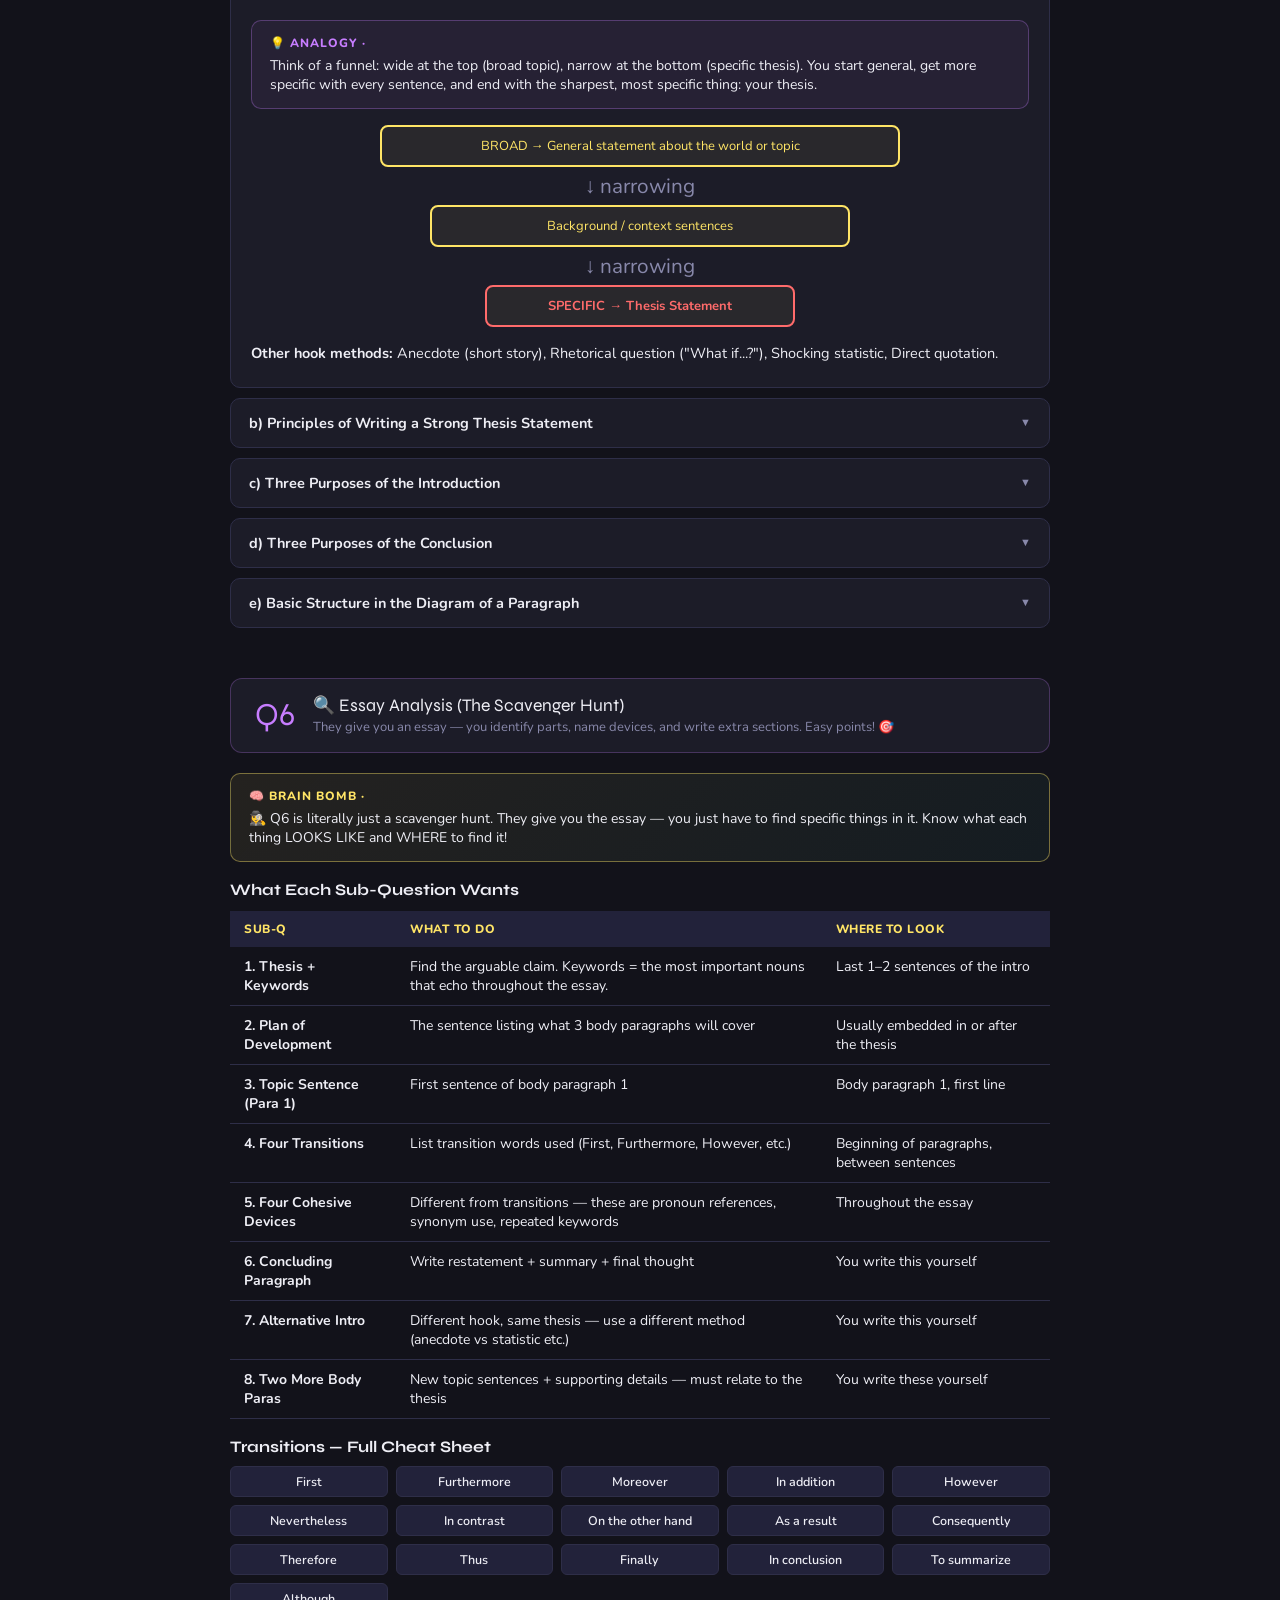
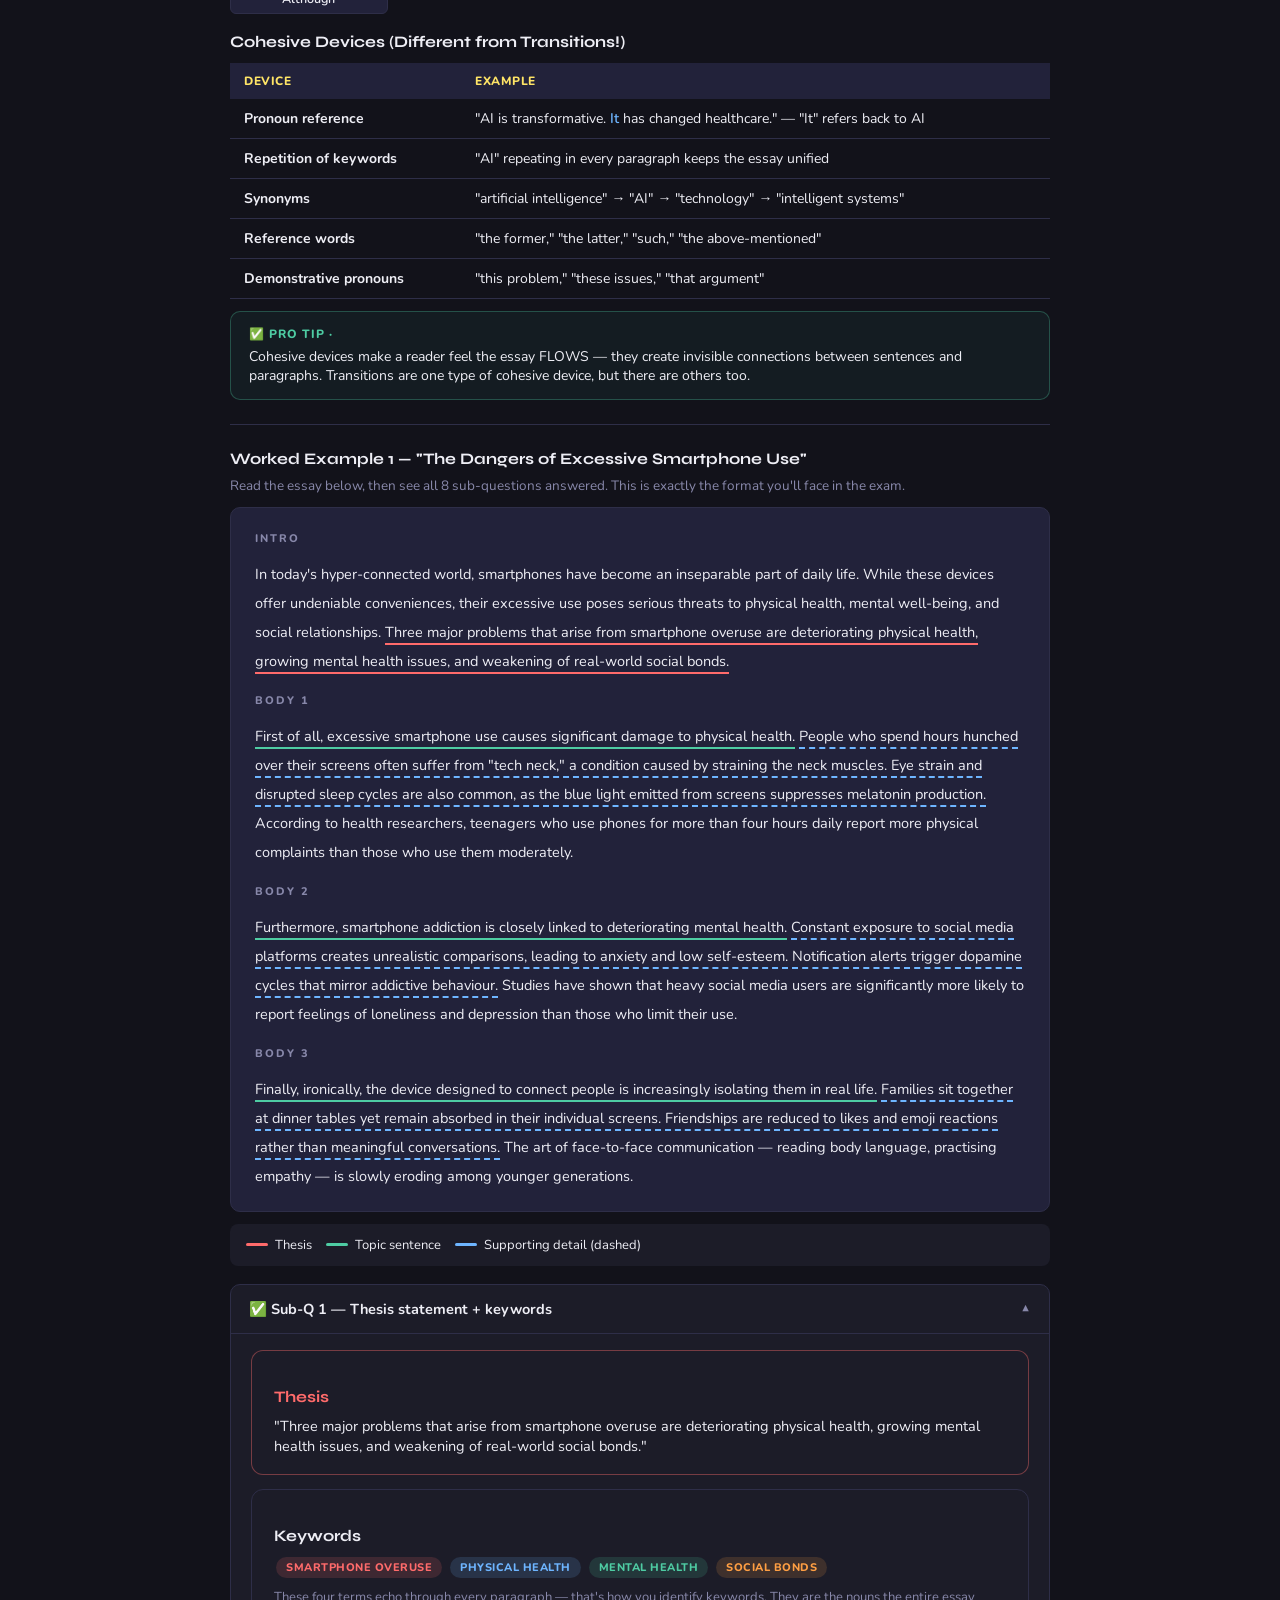
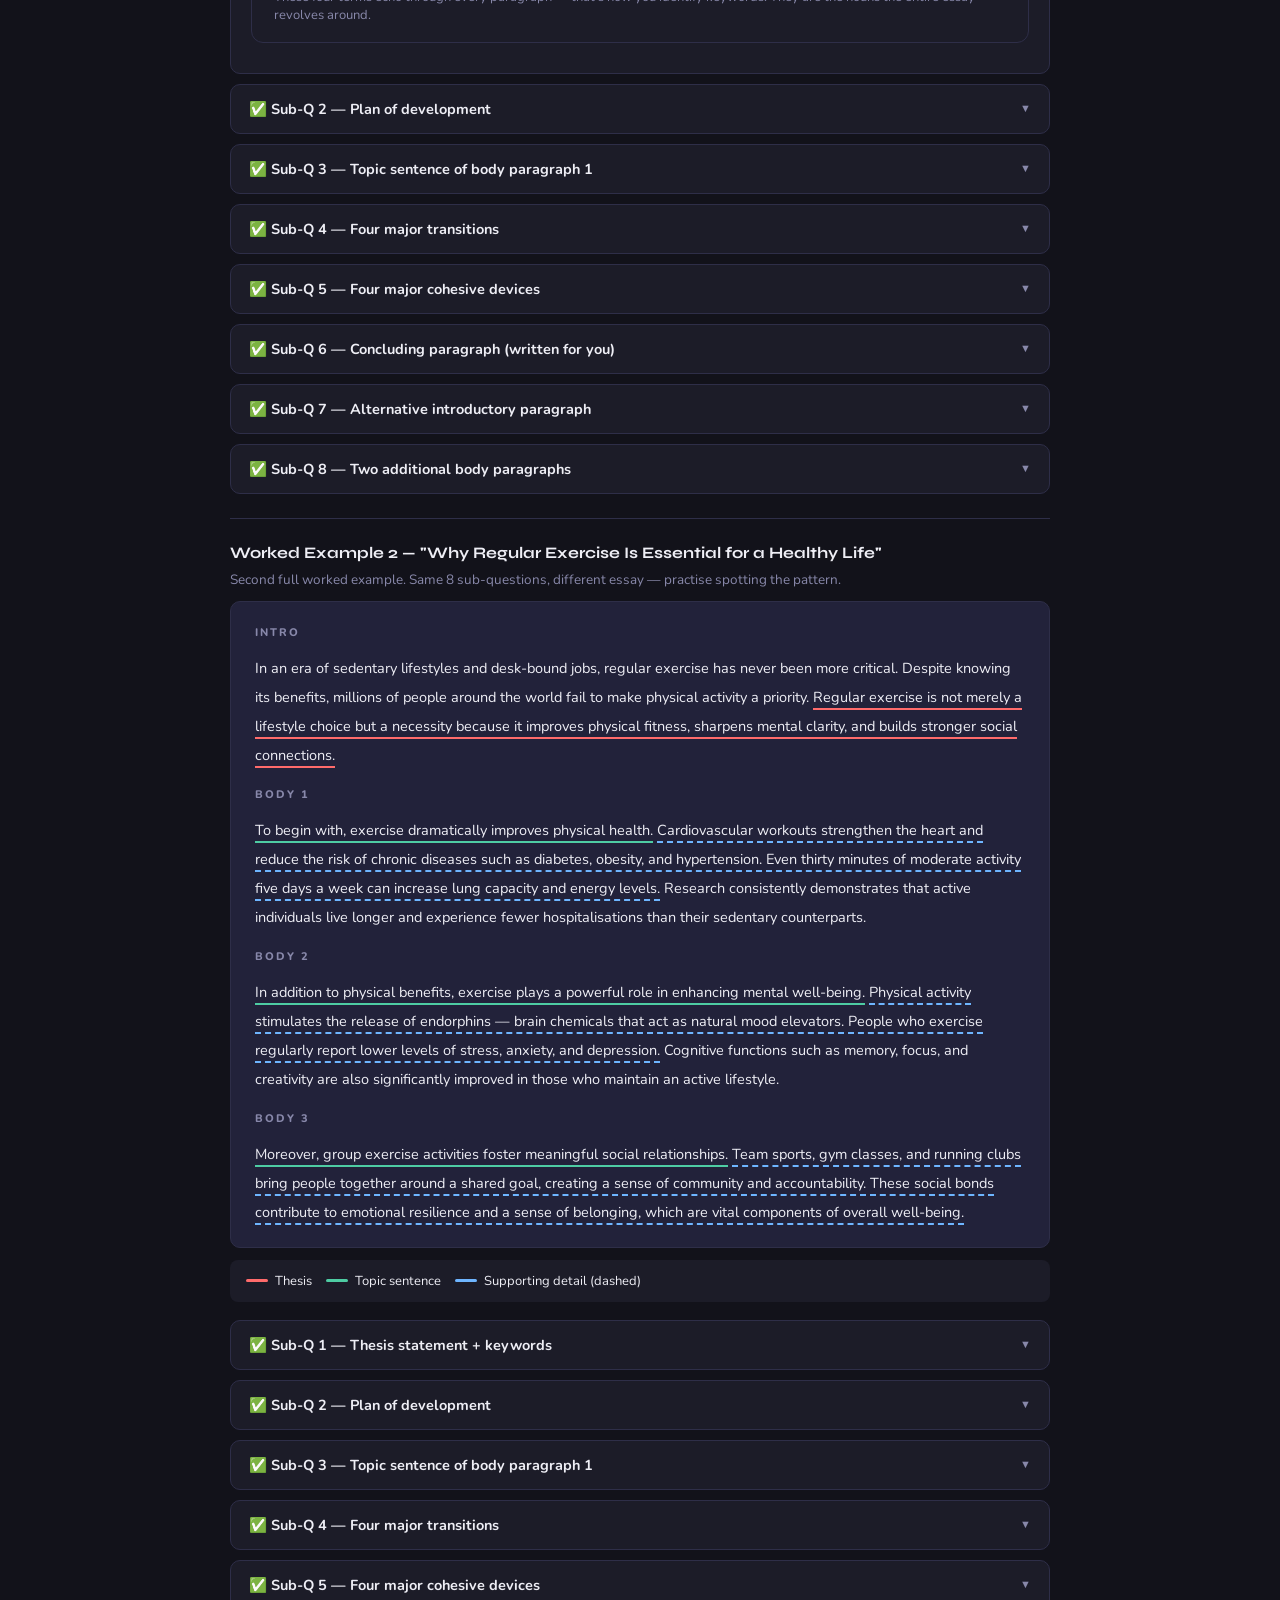
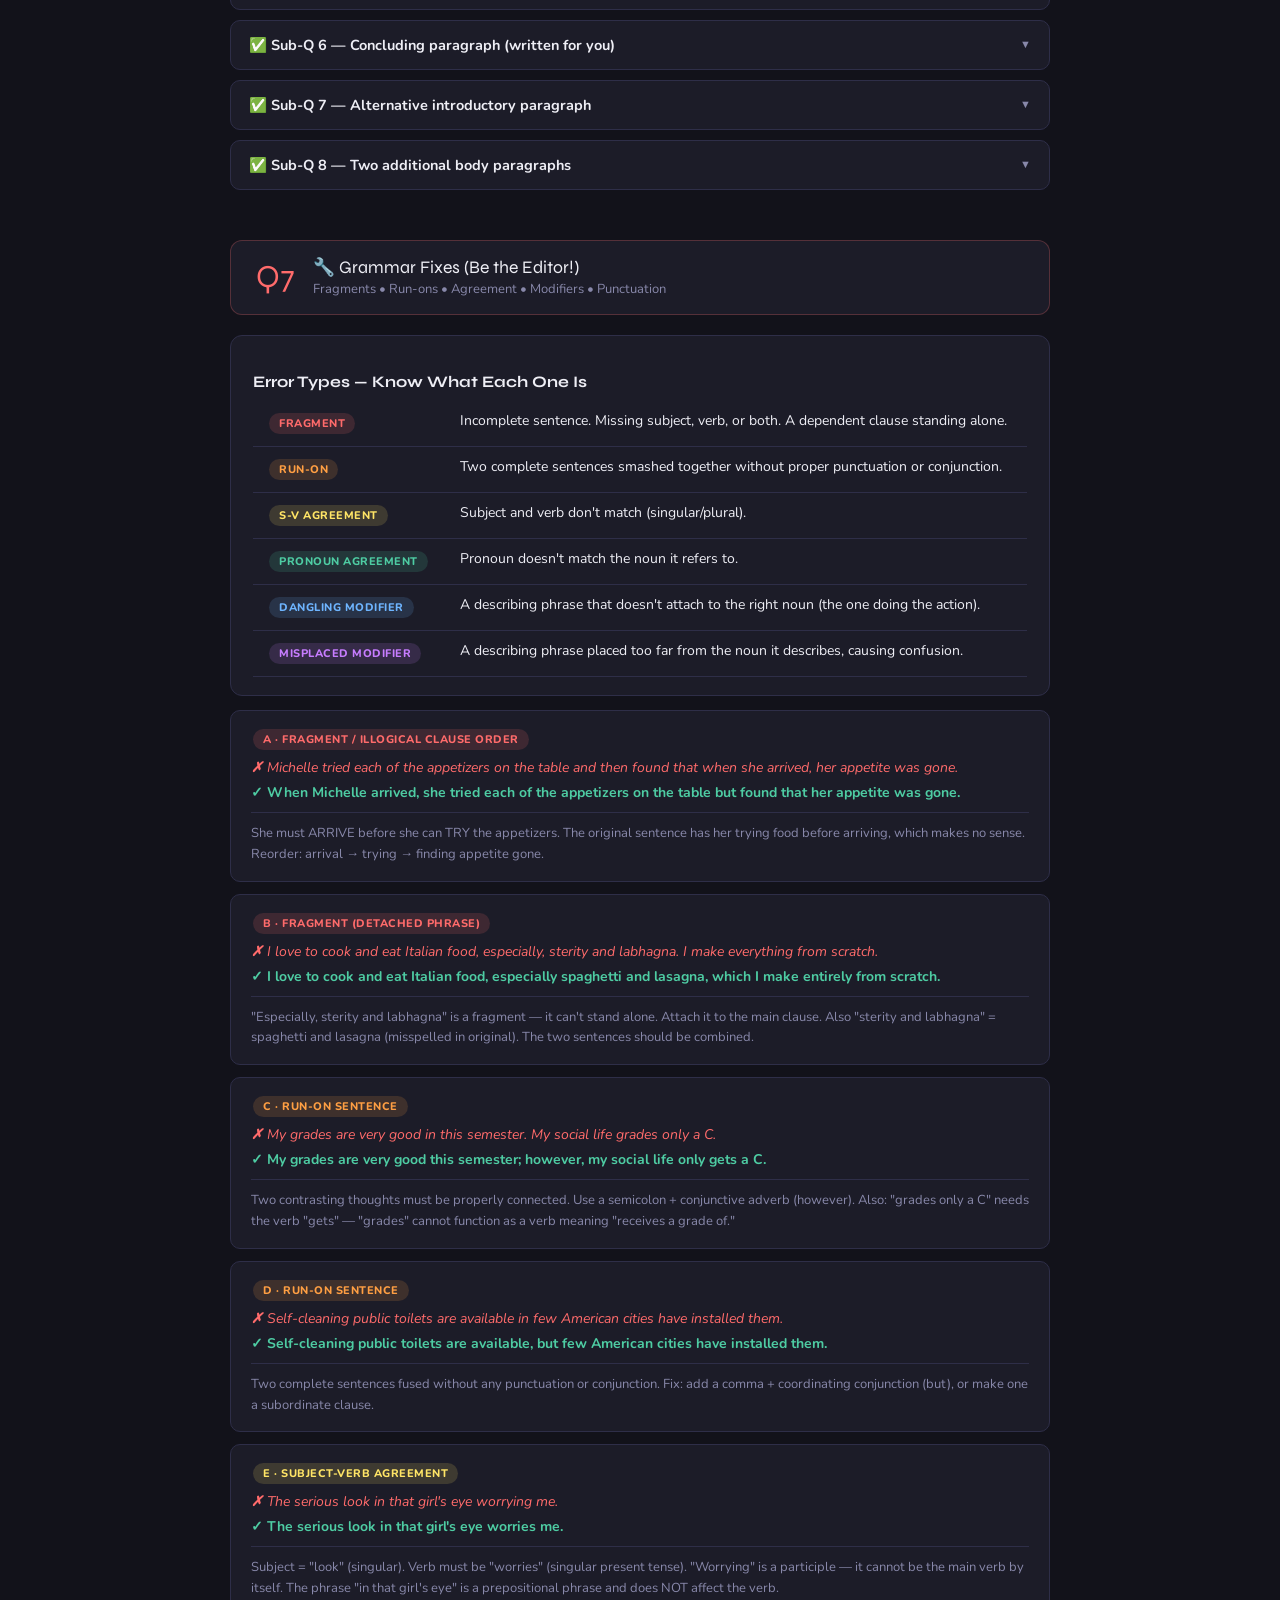
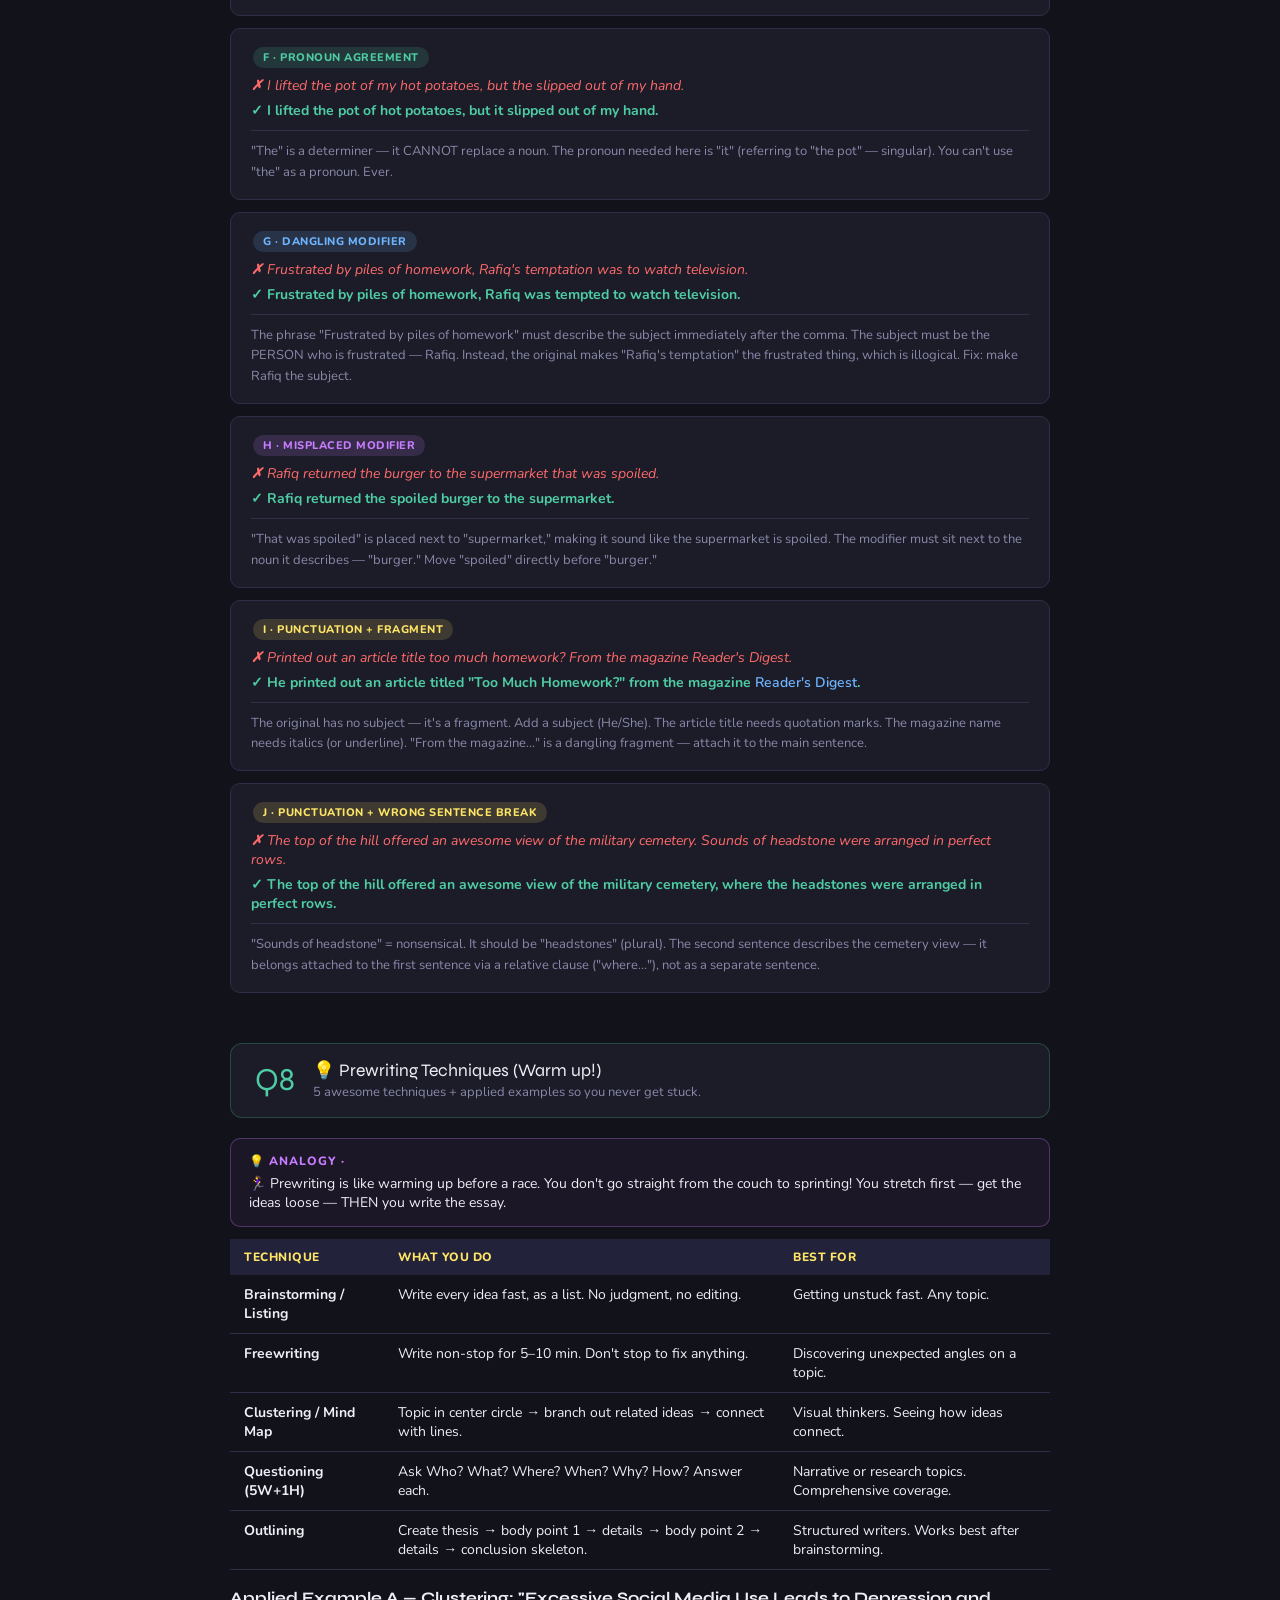
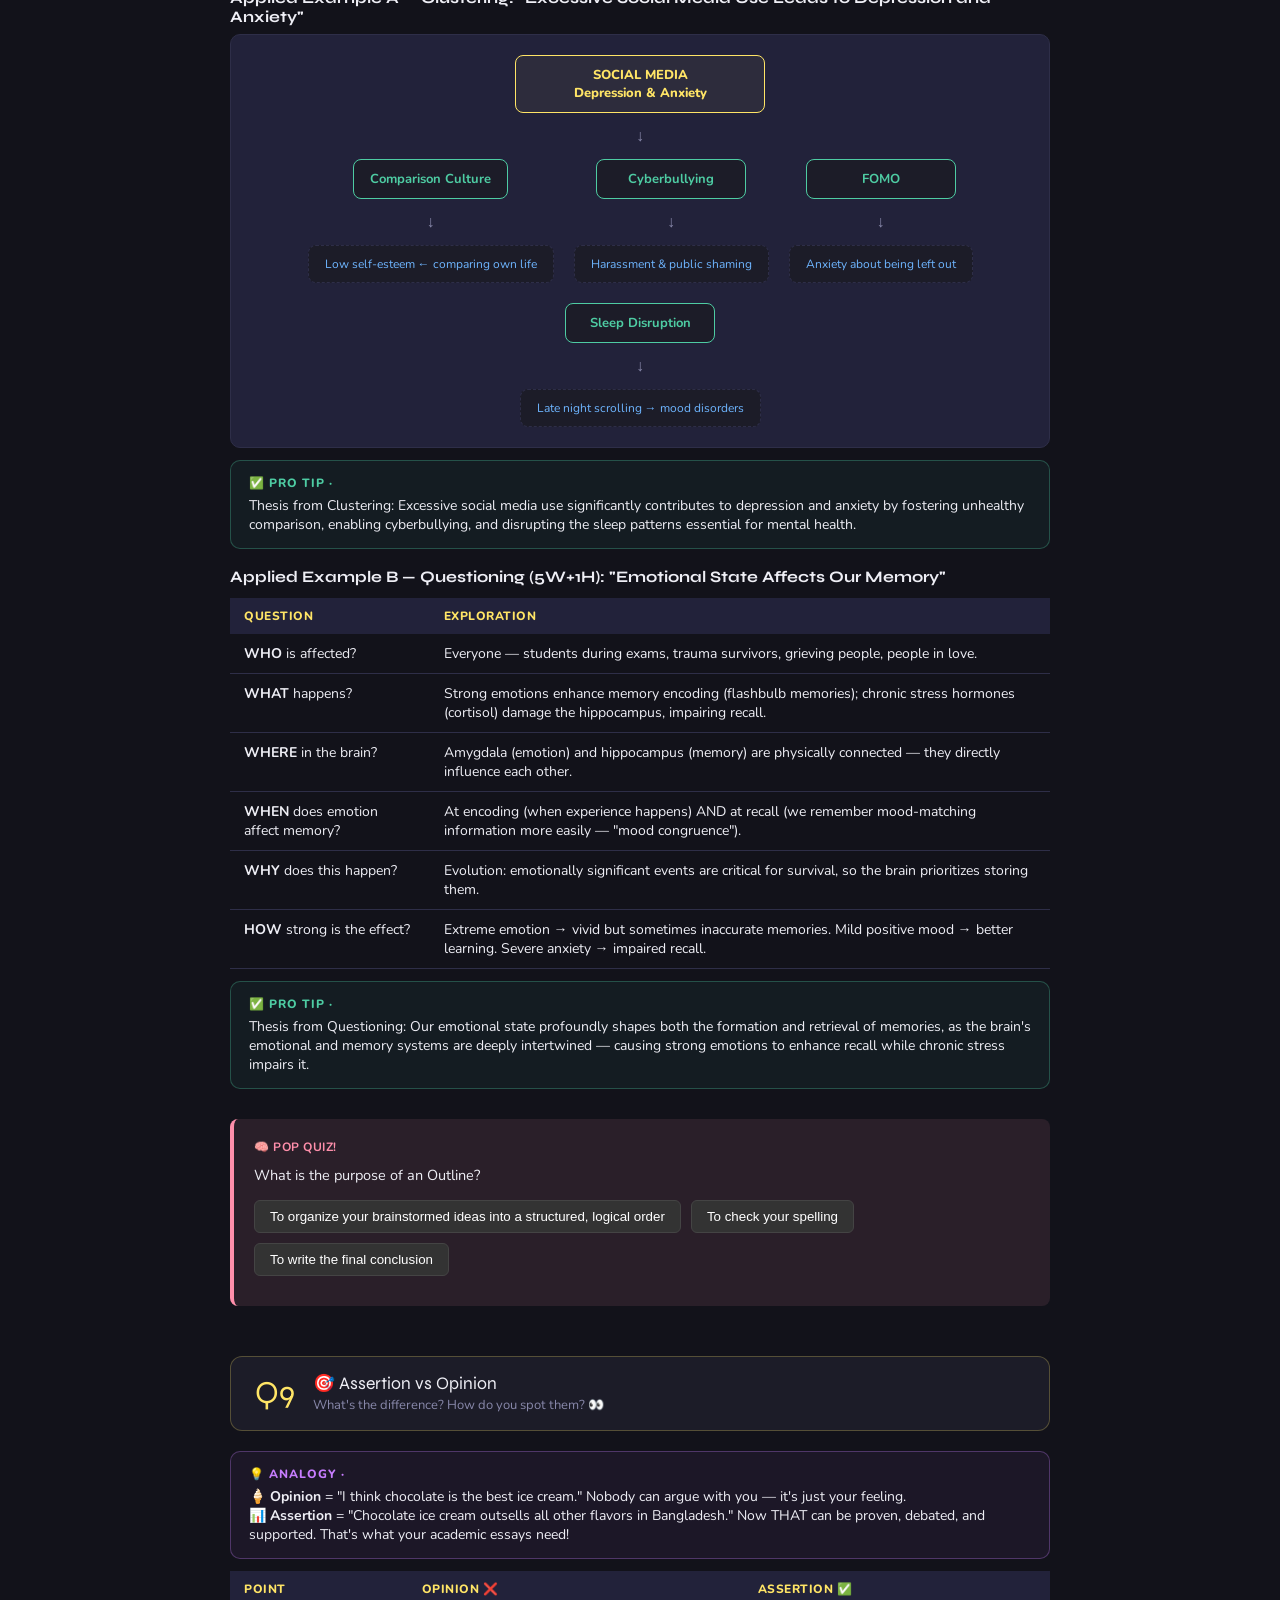
==== commit d1904ff9: "final eastereggs" ====
--- a/english-writing-exam.html
+++ b/english-writing-exam.html
@@ -872,9 +872,6 @@
         </div>
       </details>
     </div>
-
-    <!-- ===================== Q6 ===================== -->
-
 
     <!-- ===================== Q6 ===================== -->
     <div class="q-section q6" id="q6">
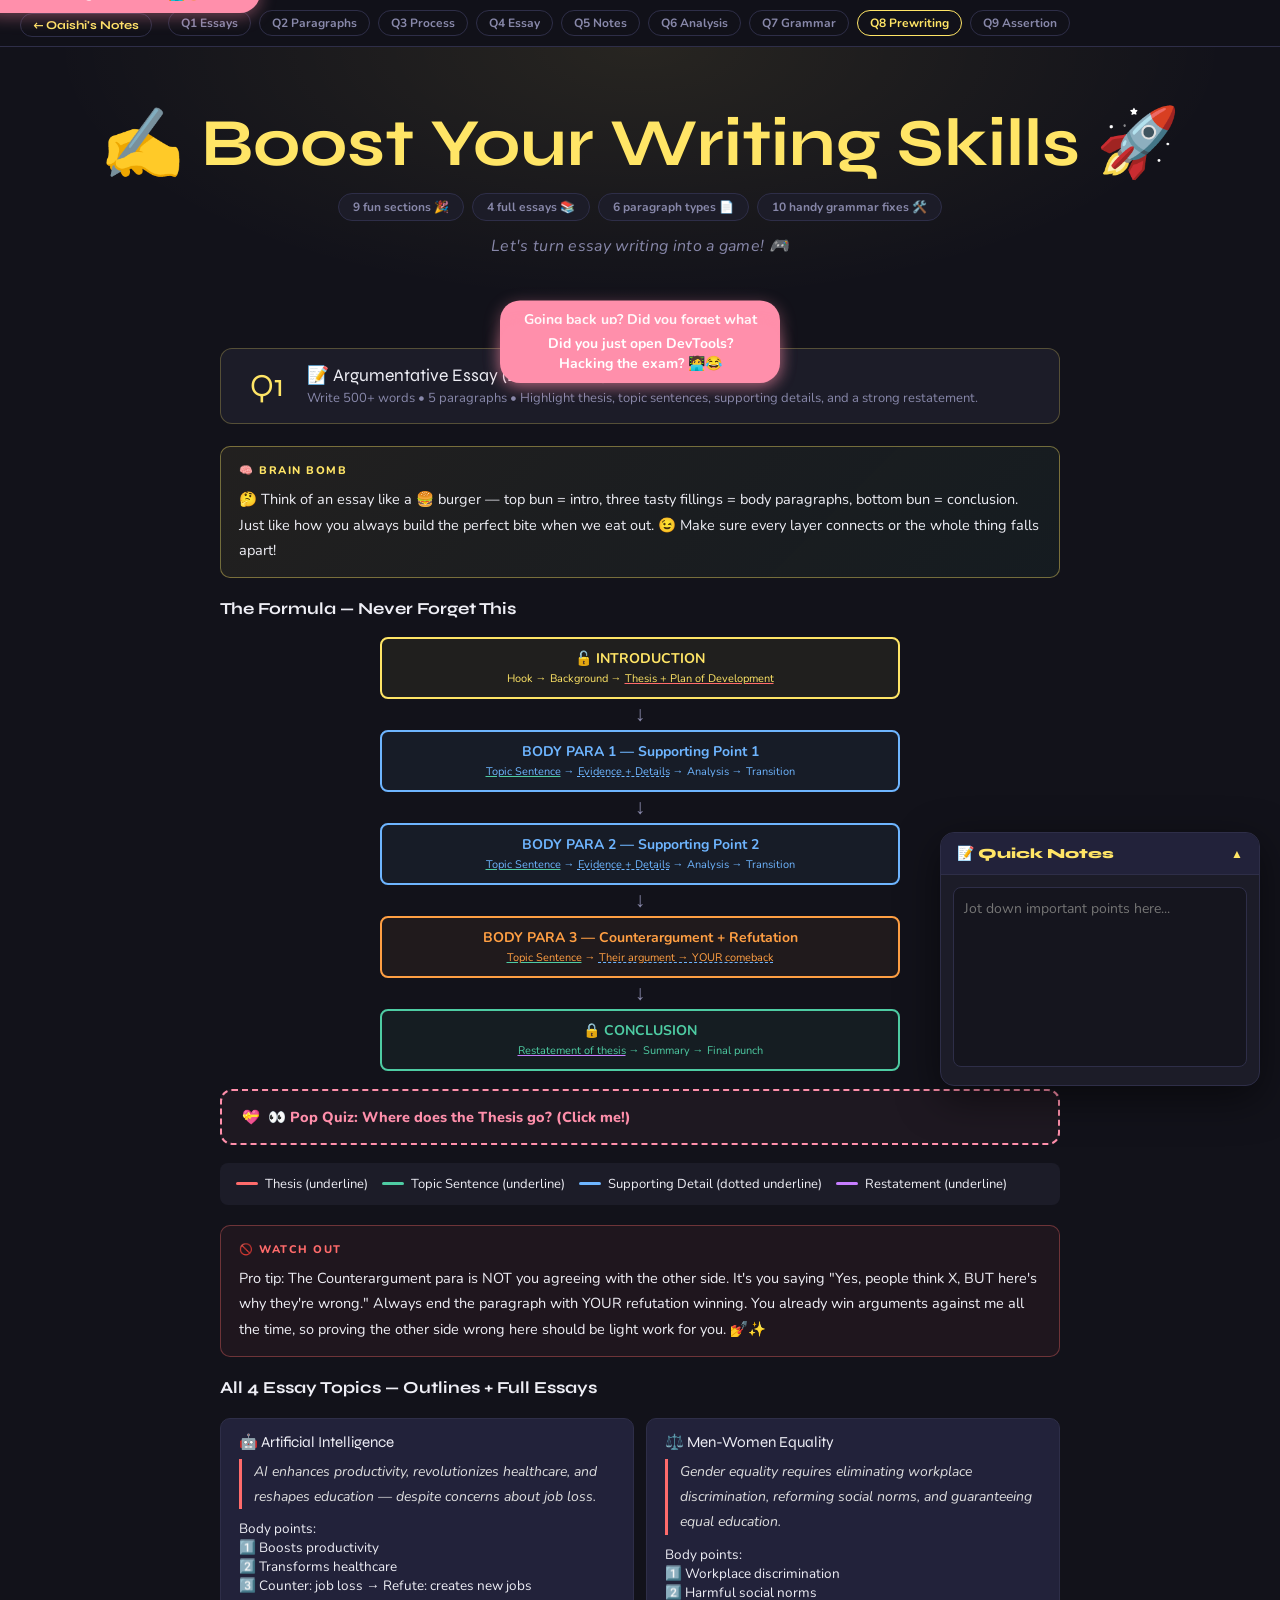
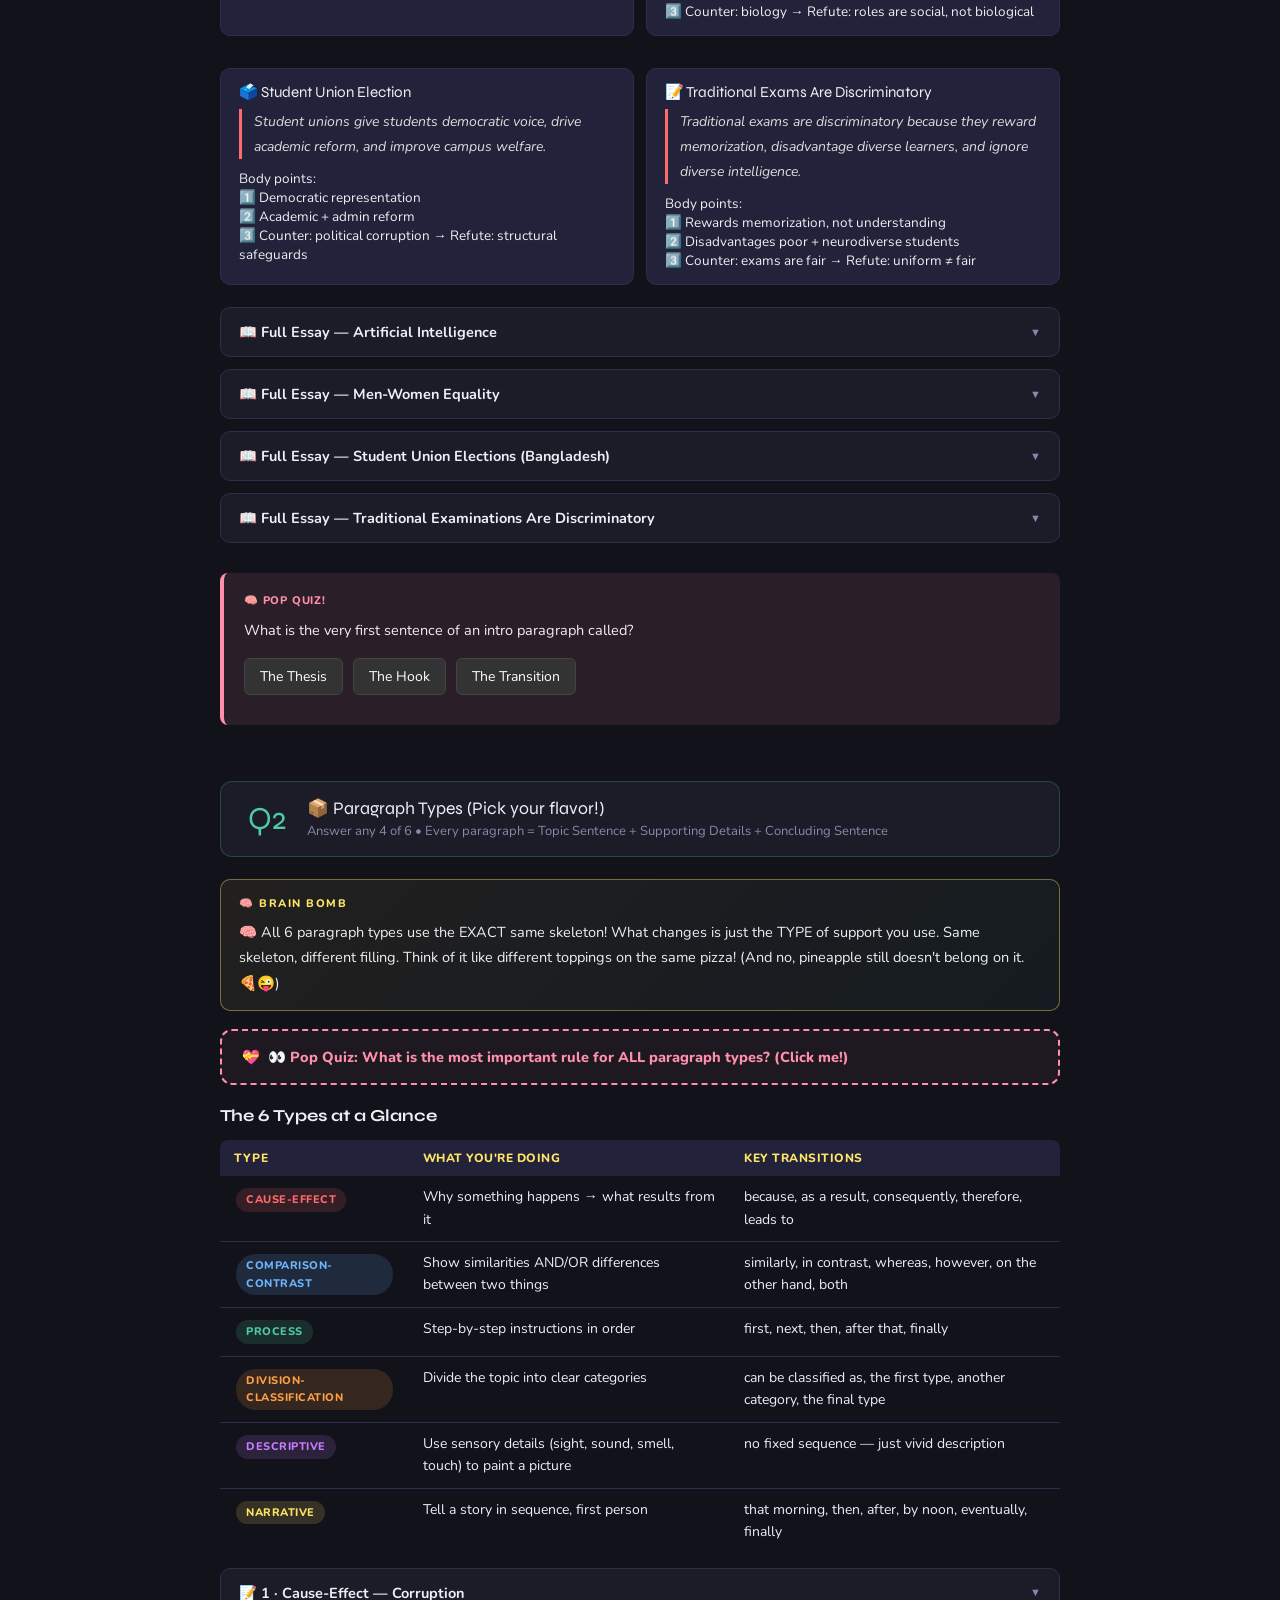
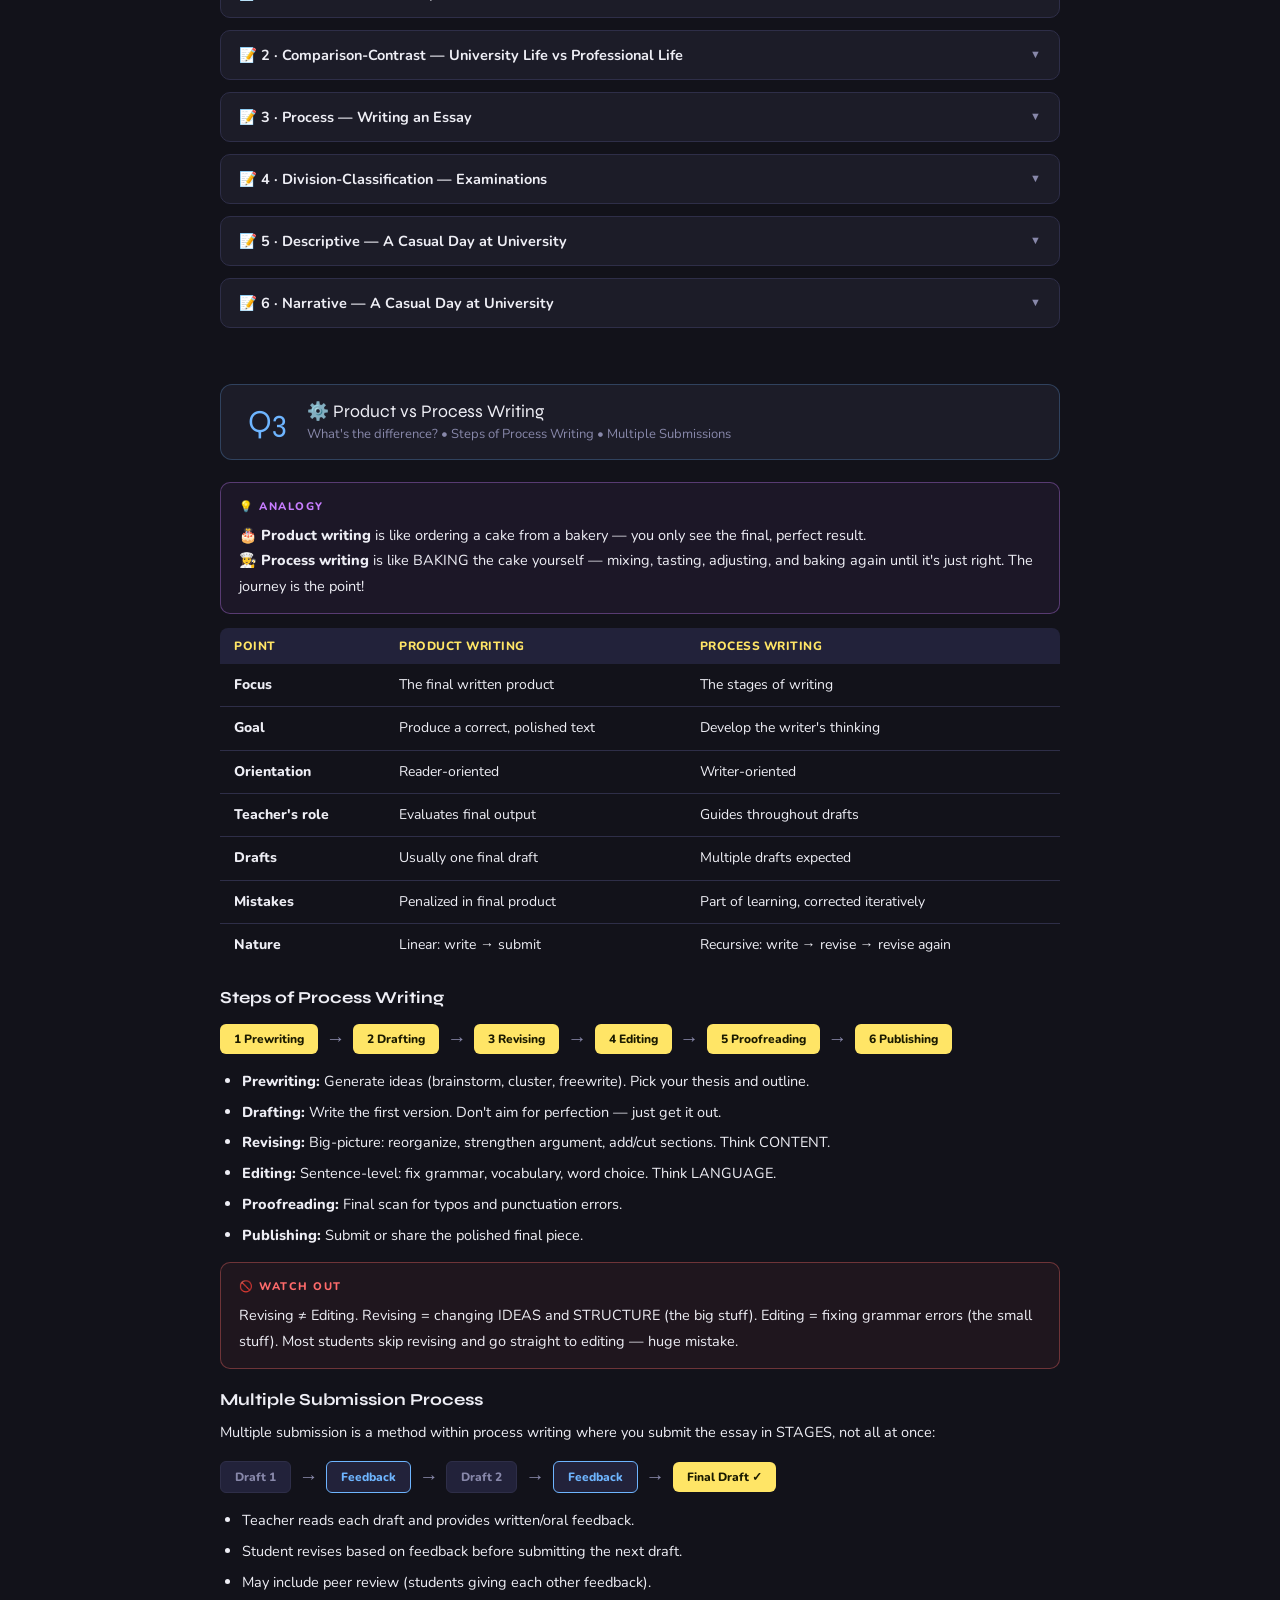
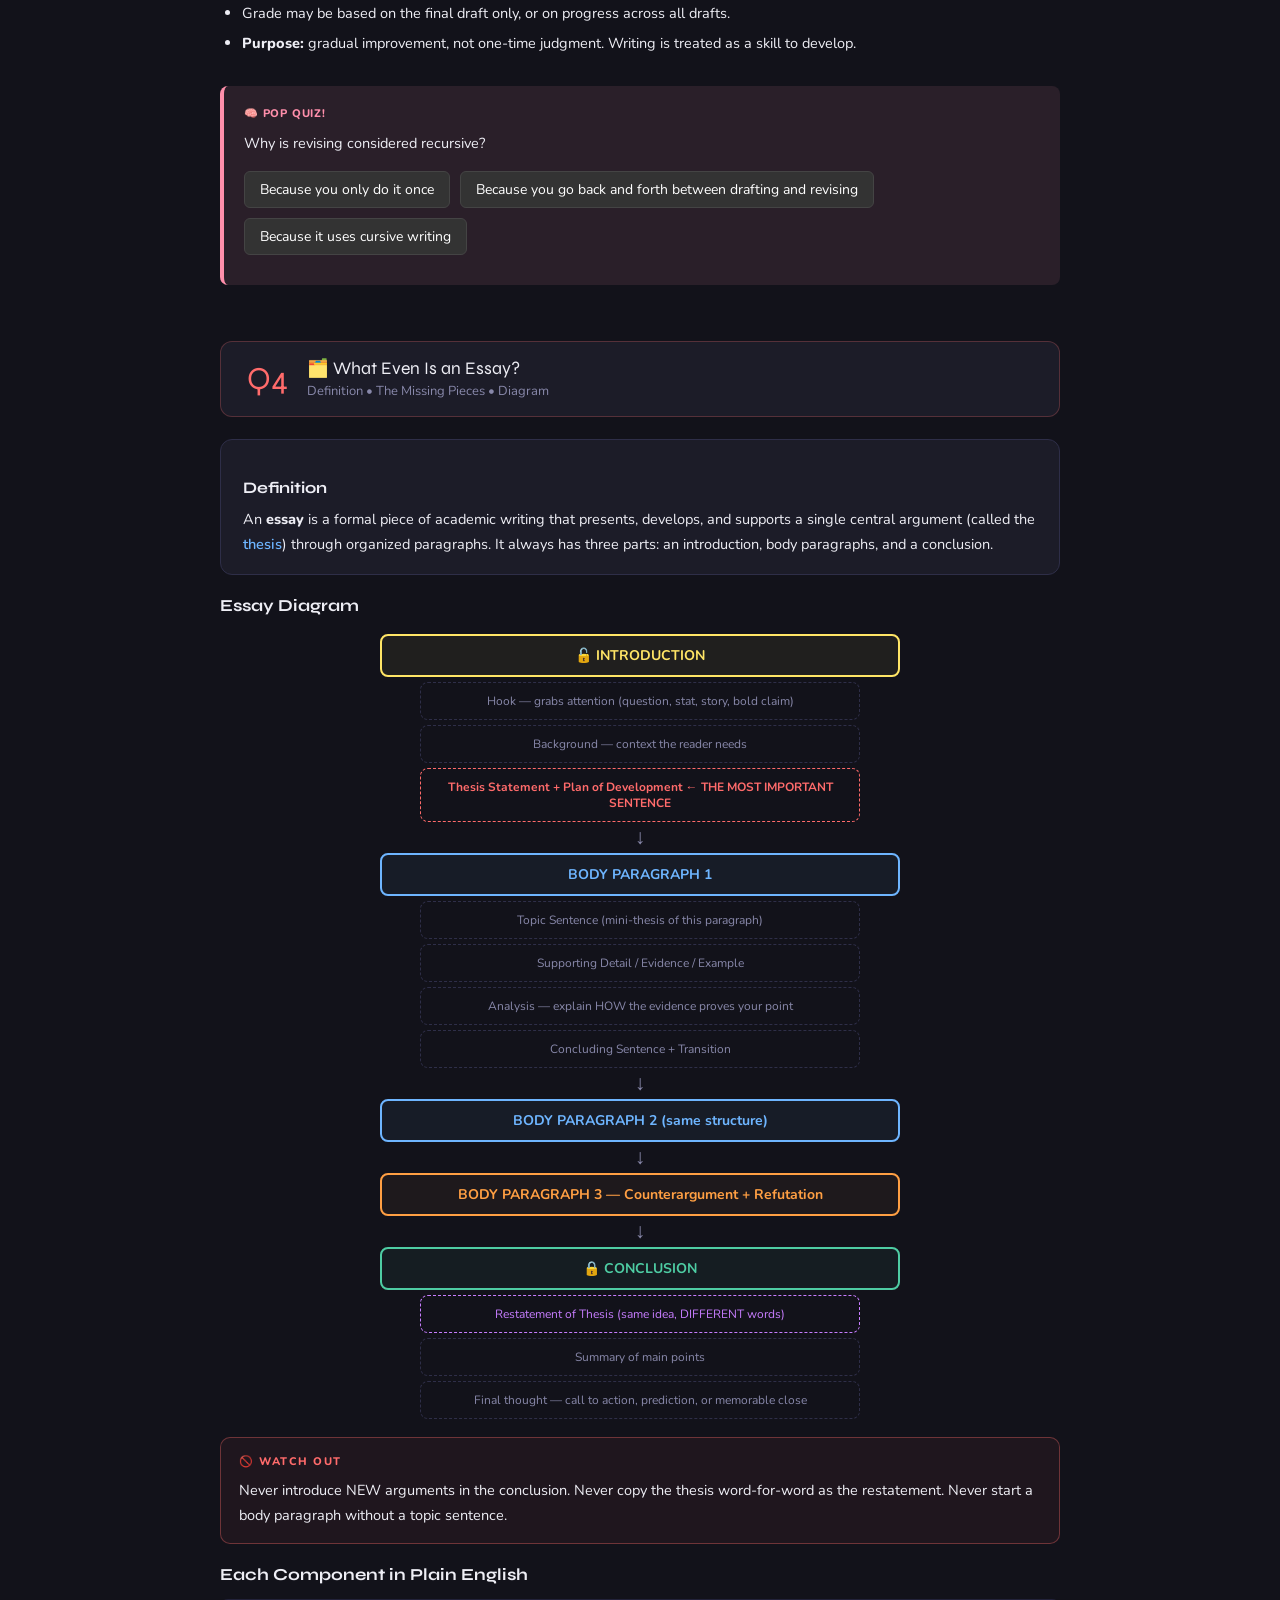
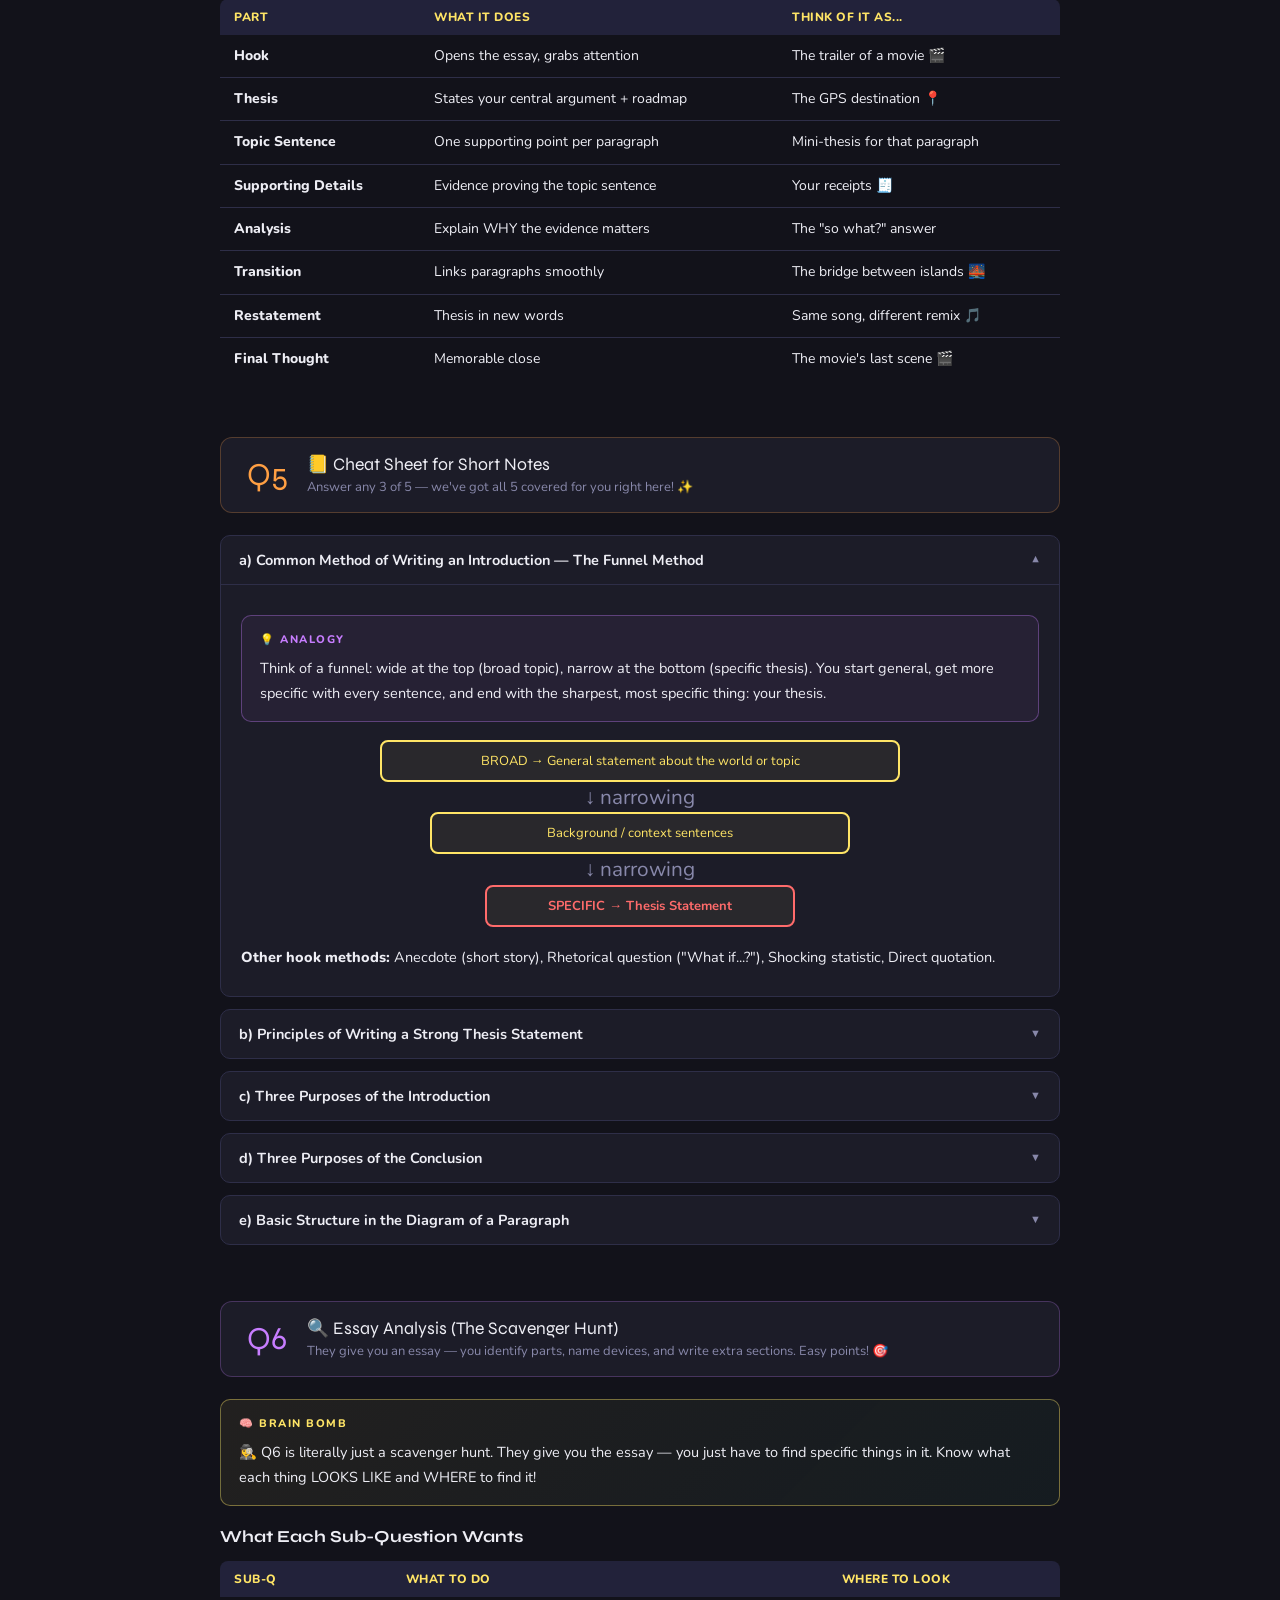
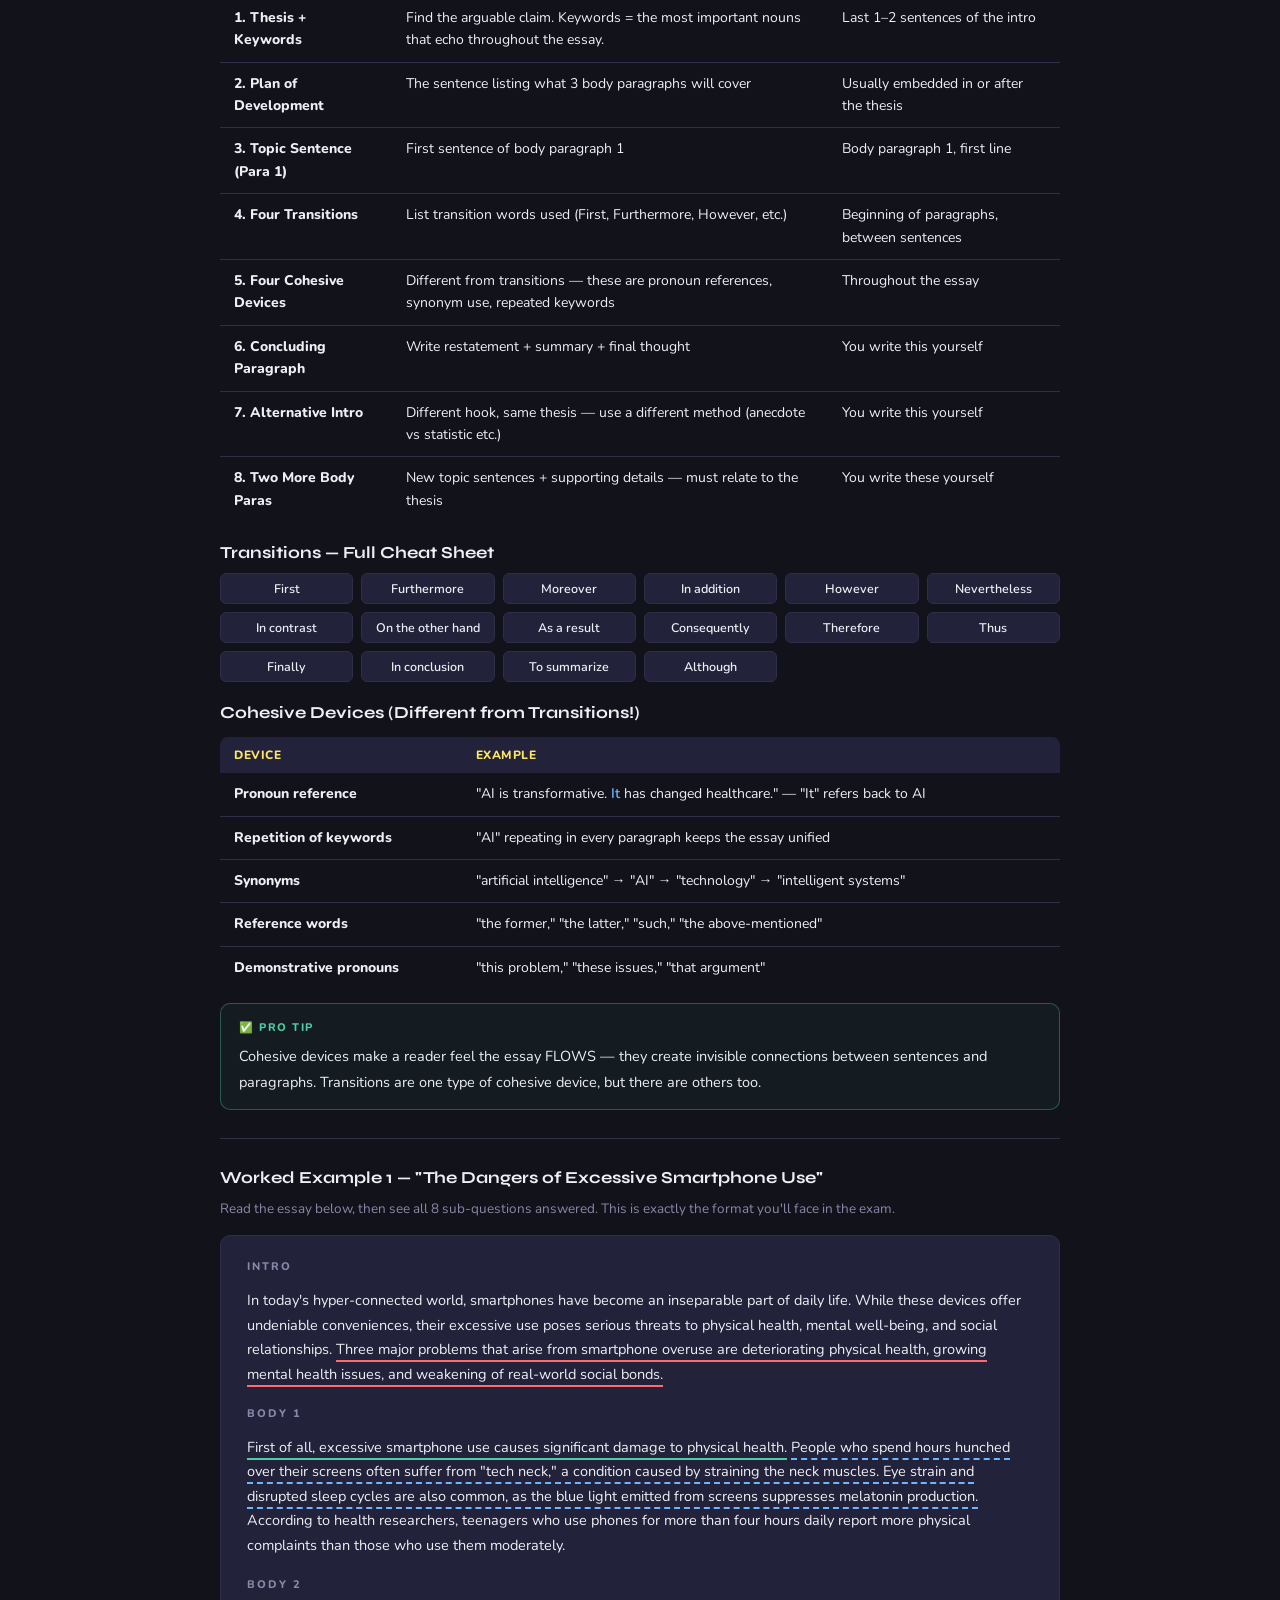
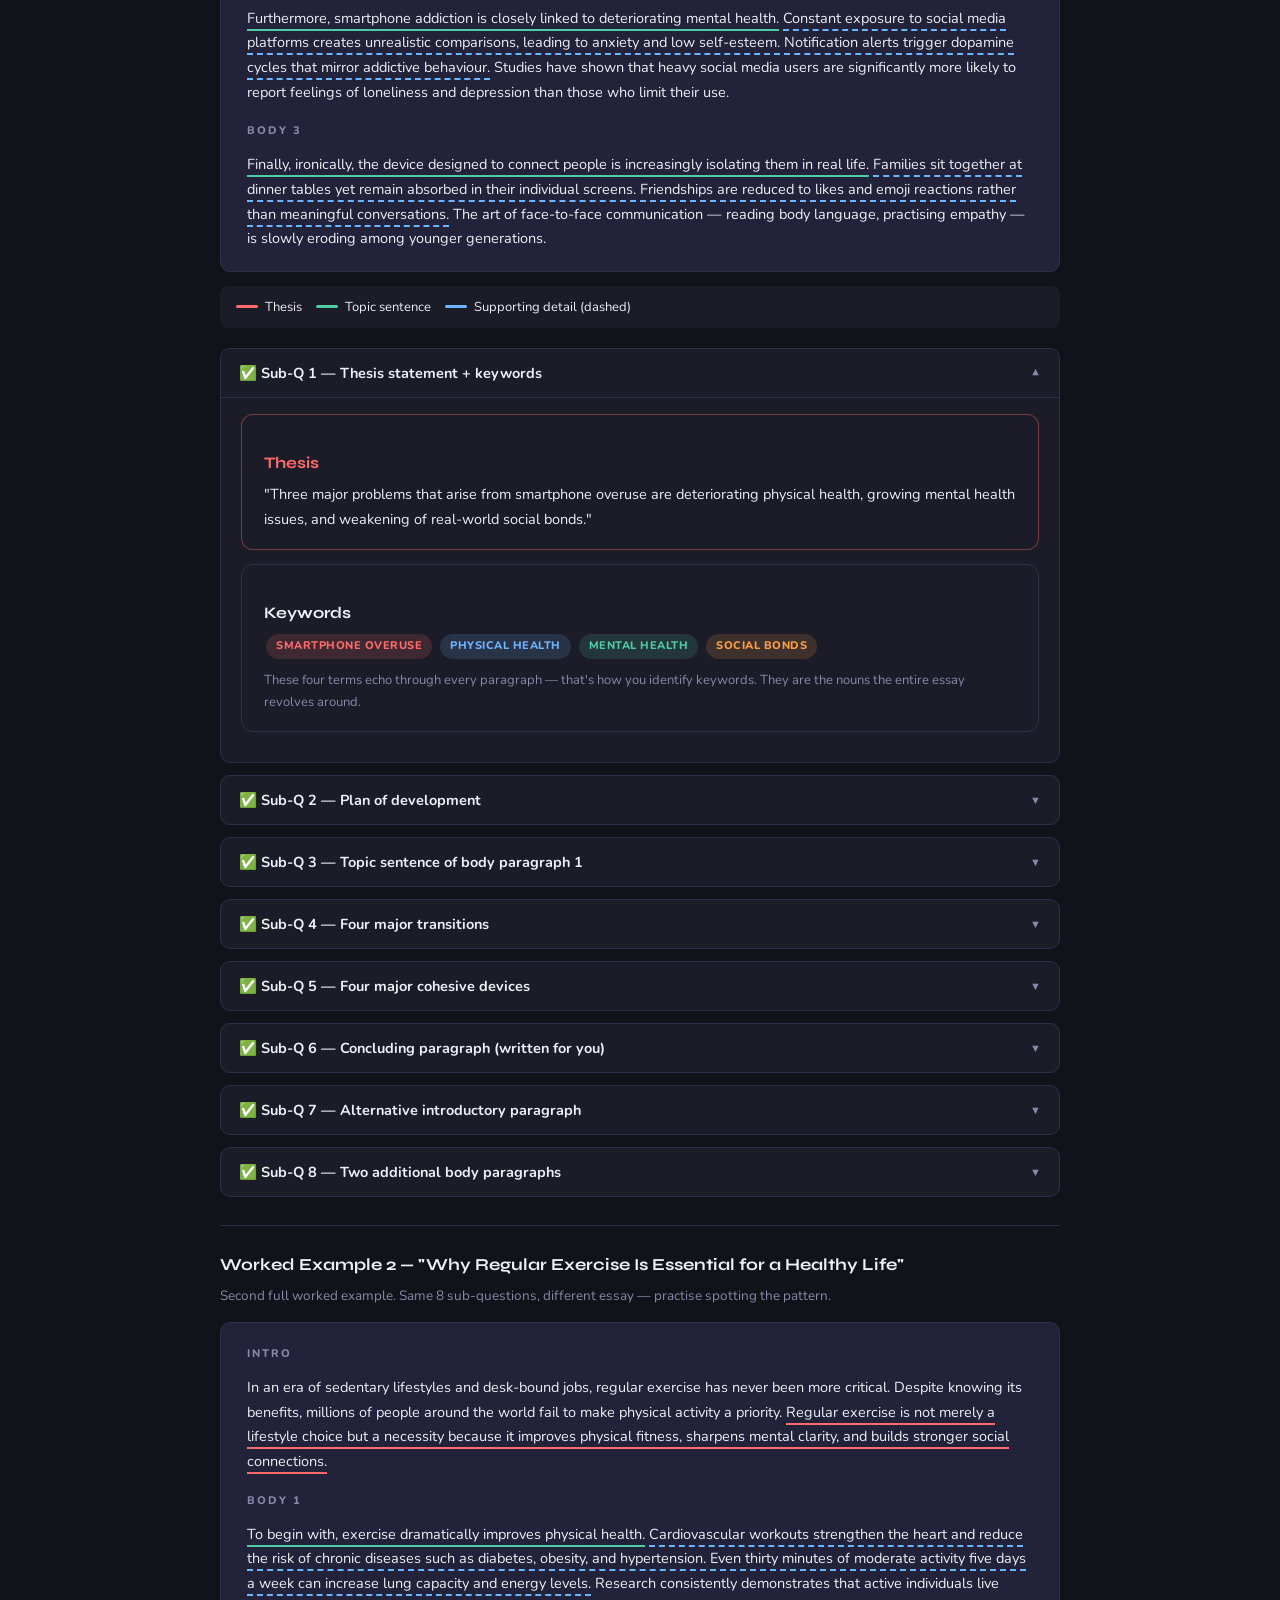
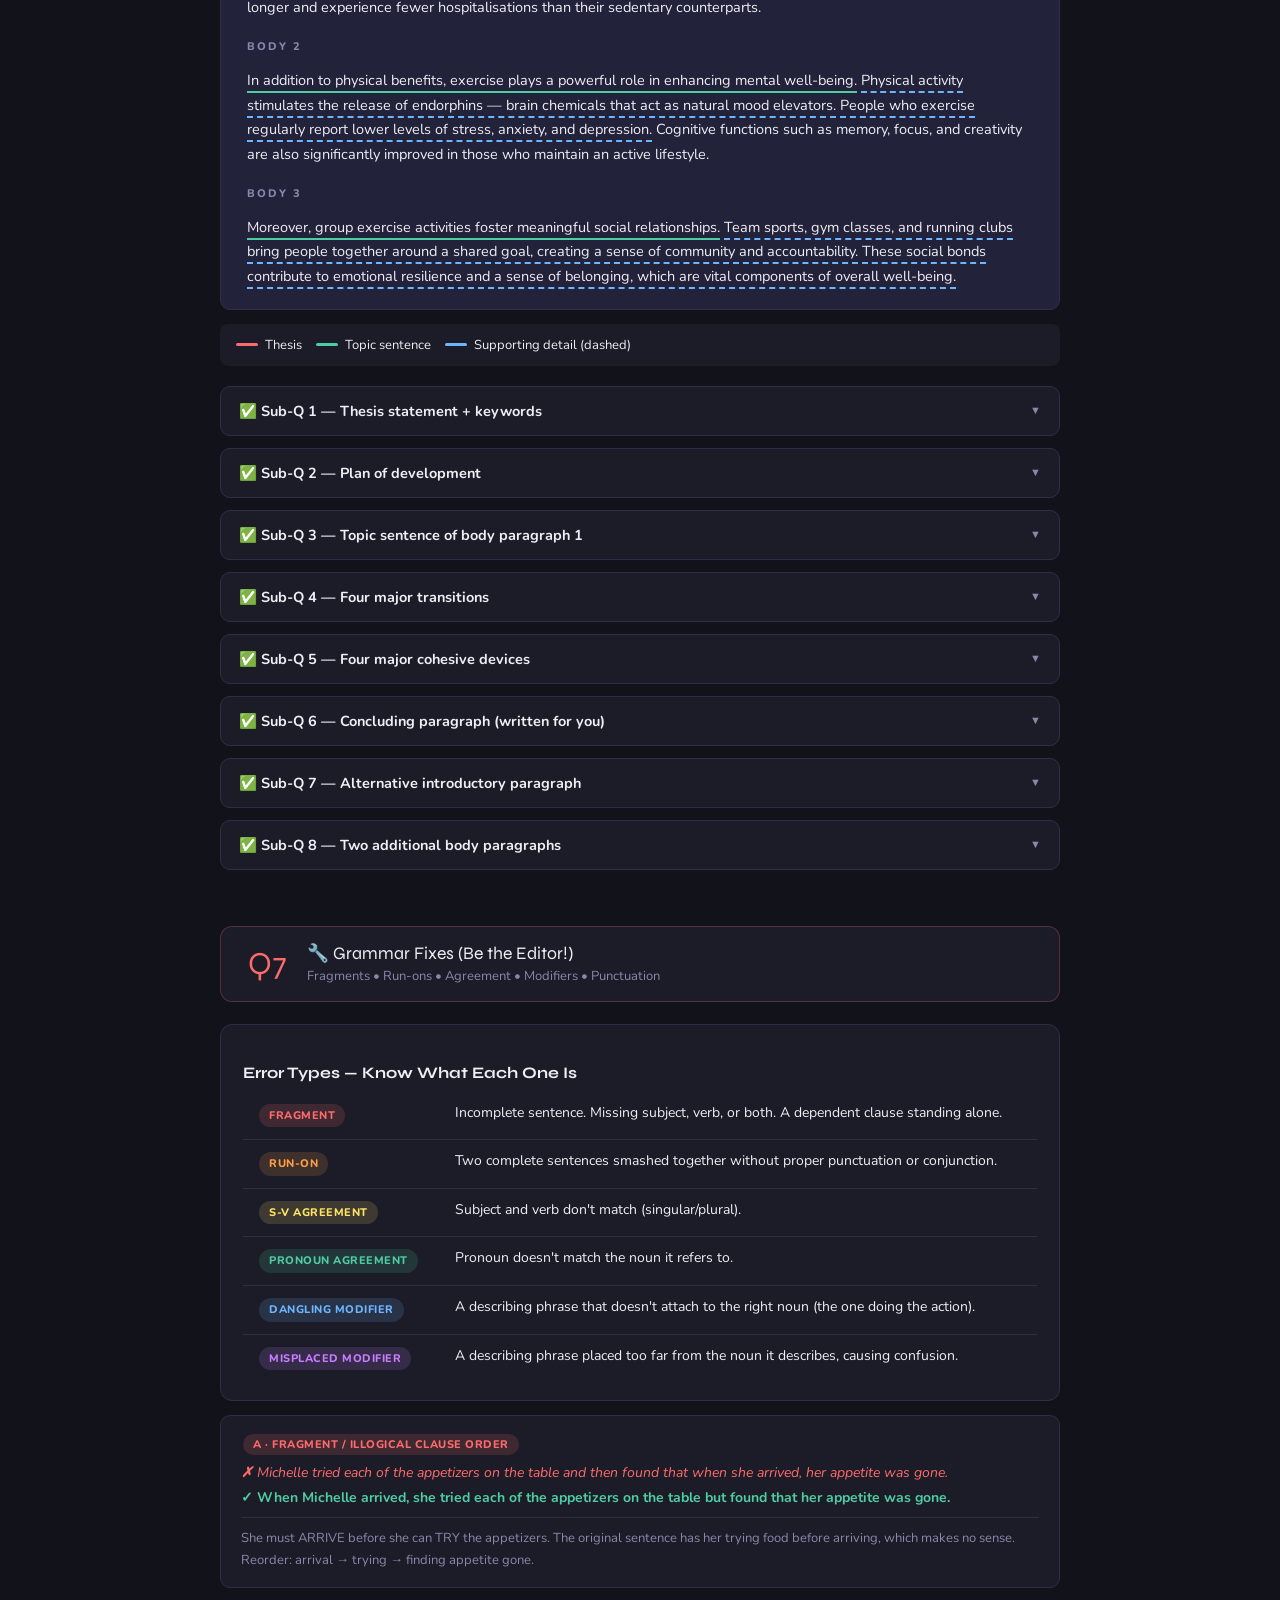
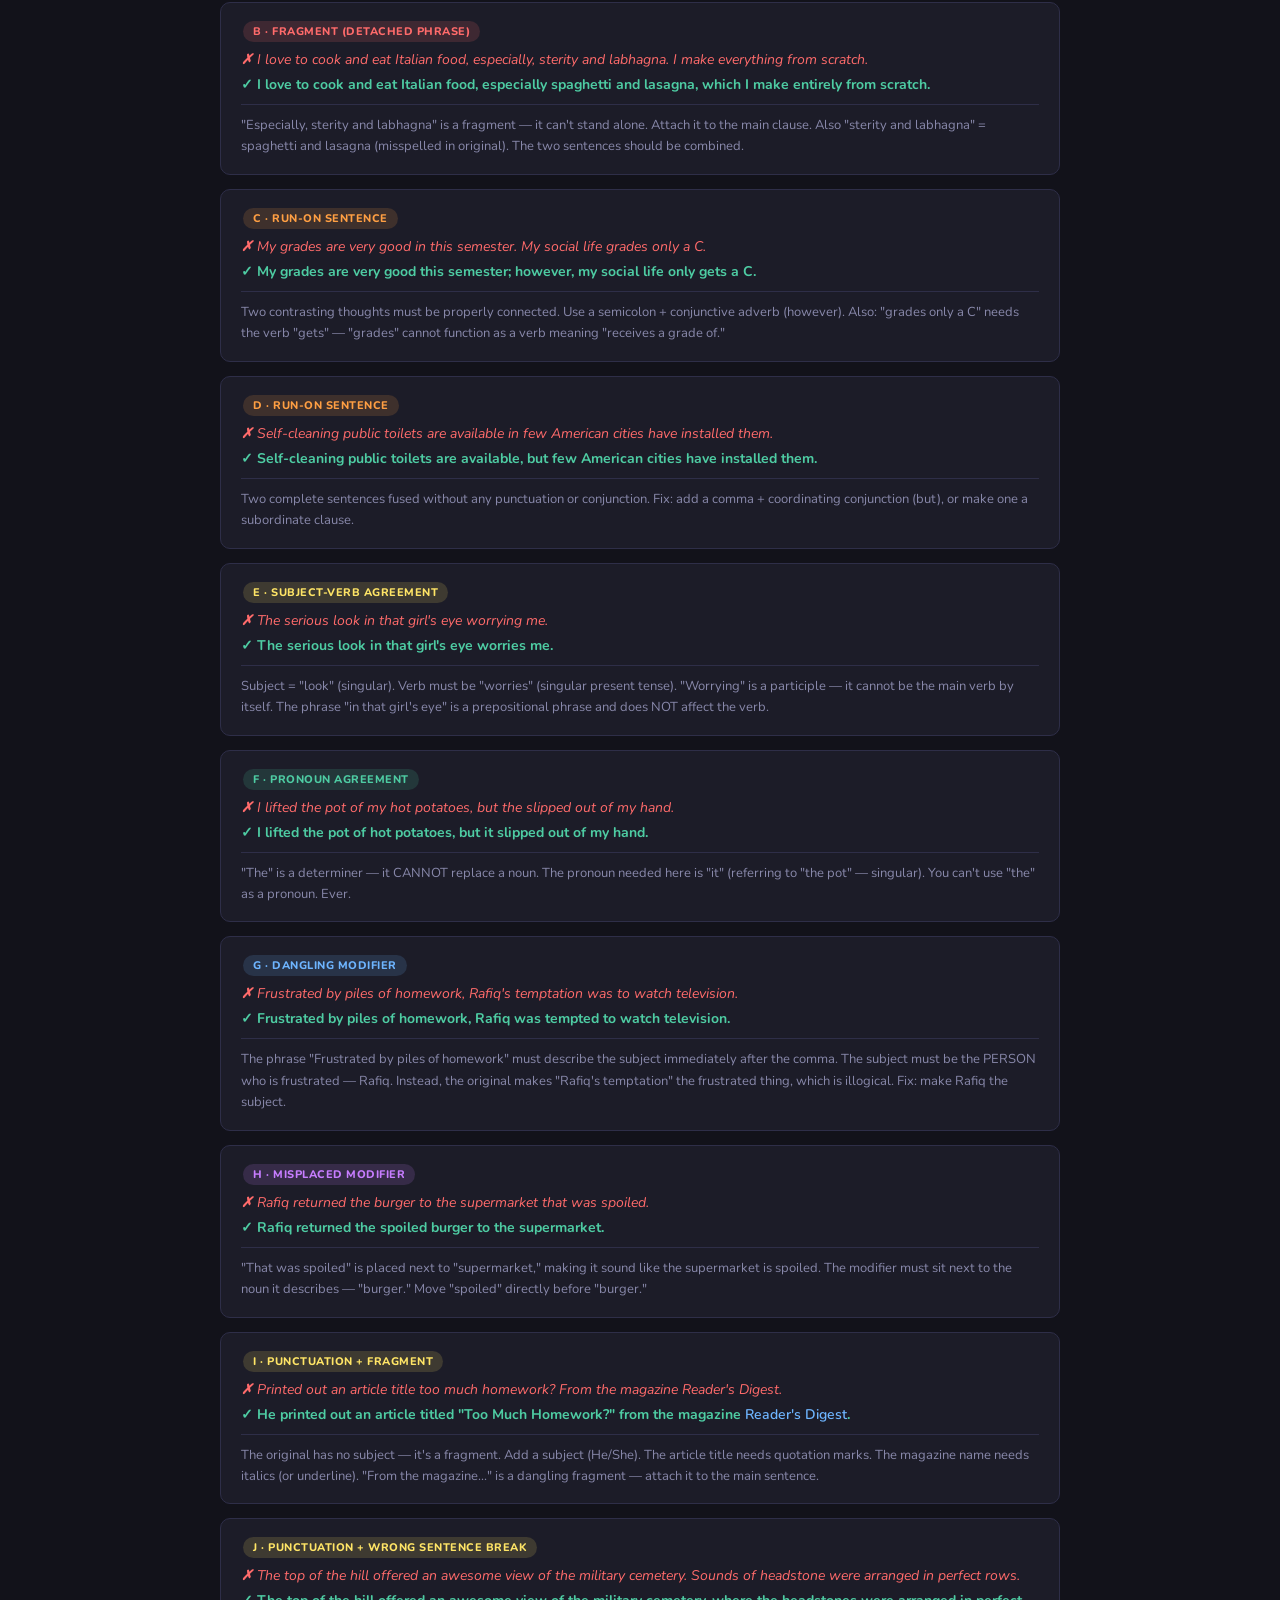
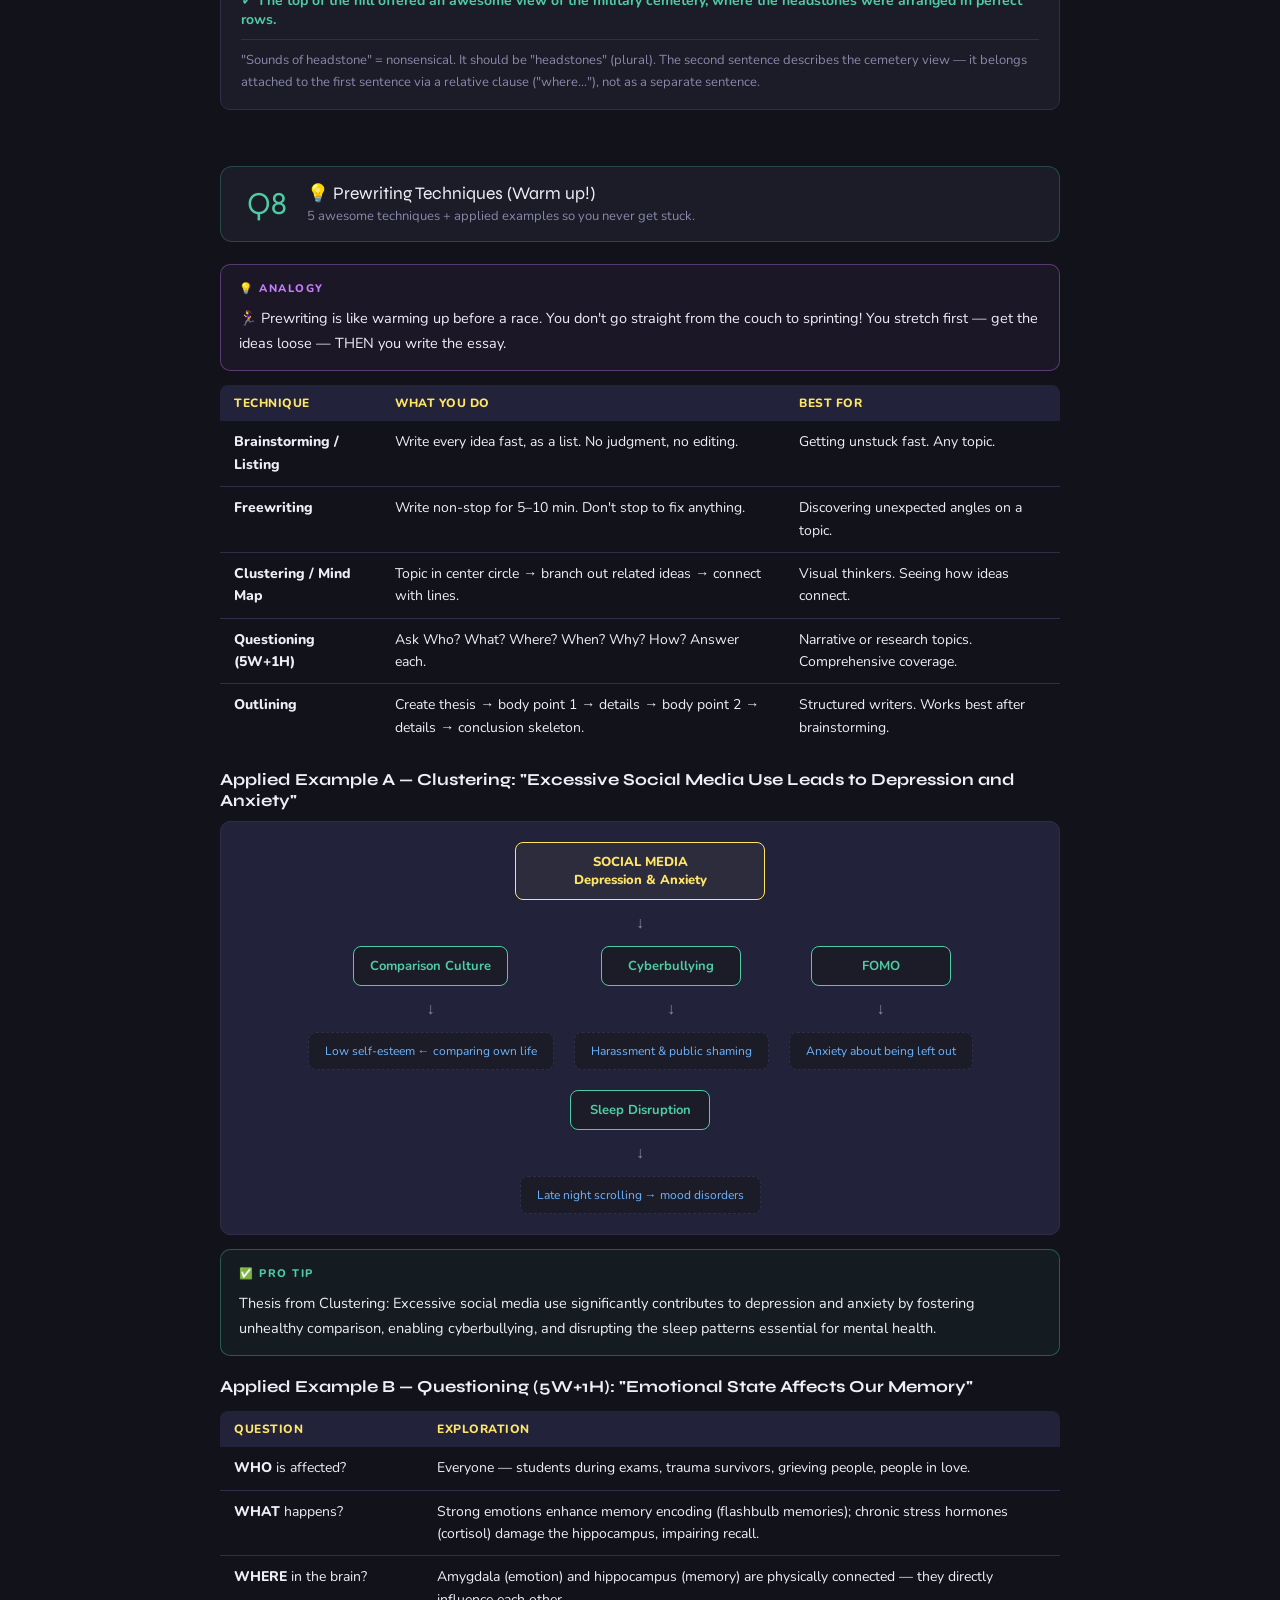
==== commit bdb03285: "major update 2.0" ====
--- a/english-writing-exam.html
+++ b/english-writing-exam.html
@@ -4,7 +4,8 @@
 <head>
   <meta charset="UTF-8">
   <meta name="viewport" content="width=device-width, initial-scale=1.0">
-  <title>Developing Writing Skill — Exam Notes</title>
+  <meta name="description" content="Complete exam notes for Developing Writing Skill — essays, paragraphs, grammar, and more. Gamified with quizzes and easter eggs.">
+  <title>Developing Writing Skill — Exam Notes | Oaishi's Notes</title>
   <link
     href="https://fonts.googleapis.com/css2?family=Syne:wght@700;800&family=Nunito:ital,wght@0,400;0,600;0,700;1,400&display=swap"
     rel="stylesheet">
@@ -50,8 +51,7 @@
             and a strong restatement.</div>
         </div>
       </div>
-      <div class="brain">🤔 Think of an essay like a 🍔 burger — top bun = intro, three tasty fillings = body
-        paragraphs, bottom bun = conclusion. Keep each layer tasty or the whole thing falls apart!</div>
+      <div class="brain">🤔 Think of an essay like a 🍔 burger — top bun = intro, three tasty fillings = body paragraphs, bottom bun = conclusion. Just like how you always build the perfect bite when we eat out. 😉 Make sure every layer connects or the whole thing falls apart!</div>
 
       <h3>The Formula — Never Forget This</h3>
       <div class="diagram">
@@ -79,6 +79,11 @@
               style="text-decoration-color:var(--purple)">Restatement of thesis</u> → Summary → Final punch</span></div>
       </div>
 
+      <div class="interactive-checkpoint" onclick="this.classList.toggle('revealed')">
+        <div class="cp-question">👀 Pop Quiz: Where does the Thesis go? (Click me!)</div>
+        <div class="cp-answer">At the very end of the introduction! Make sure you underline it—you know how much I like it when things are perfectly organized. 😉📝</div>
+      </div>
+
       <div class="legend">
         <div class="leg"><span style="background:var(--coral)"></span> Thesis (underline)</div>
         <div class="leg"><span style="background:var(--mint)"></span> Topic Sentence (underline)</div>
@@ -86,8 +91,7 @@
         <div class="leg"><span style="background:var(--purple)"></span> Restatement (underline)</div>
       </div>
 
-      <div class="warn">Counterargument para is NOT you agreeing with the other side. It's you saying "Yes, people think
-        X, BUT here's why they're wrong." Always end the paragraph with YOUR refutation winning.</div>
+      <div class="warn">Pro tip: The Counterargument para is NOT you agreeing with the other side. It's you saying "Yes, people think X, BUT here's why they're wrong." Always end the paragraph with YOUR refutation winning. You already win arguments against me all the time, so proving the other side wrong here should be light work for you. 💅✨</div>
 
       <h3>All 4 Essay Topics — Outlines + Full Essays</h3>
 
@@ -370,8 +374,12 @@
         </div>
       </div>
 
-      <div class="brain">🧠 All 6 paragraph types use the EXACT same skeleton! What changes is just the TYPE of support
-        you use. Same skeleton, different filling. Think of it like different toppings on the same pizza! 🍕</div>
+      <div class="brain">🧠 All 6 paragraph types use the EXACT same skeleton! What changes is just the TYPE of support you use. Same skeleton, different filling. Think of it like different toppings on the same pizza! (And no, pineapple still doesn't belong on it. 🍕😜)</div>
+
+      <div class="interactive-checkpoint" onclick="this.classList.toggle('revealed')">
+        <div class="cp-question">👀 Pop Quiz: What is the most important rule for ALL paragraph types? (Click me!)</div>
+        <div class="cp-answer">They all need a Topic Sentence! Just like how every day needs a proper start. Remember: Same skeleton, different toppings! 🍕✨</div>
+      </div>
 
       <h3>The 6 Types at a Glance</h3>
       <table>
--- a/assets/css/shared.css
+++ b/assets/css/shared.css
@@ -18,6 +18,12 @@
 ::selection { background: var(--yellow); color: #000; }
 
 /* SCROLL */
-::-webkit-scrollbar { width: 6px; } 
-::-webkit-scrollbar-track { background: var(--bg); } 
+::-webkit-scrollbar { width: 6px; }
+::-webkit-scrollbar-track { background: var(--bg); }
 ::-webkit-scrollbar-thumb { background: var(--border); border-radius: 3px; }
+
+/* NAV — always on top */
+nav { z-index: 400; position: relative; }
+
+/* VOCAB CONTROLS (shared between pages) */
+.vocab-controls { display: flex; gap: 10px; justify-content: center; margin-bottom: 20px; flex-wrap: wrap; }
--- a/assets/css/notes.css
+++ b/assets/css/notes.css
@@ -1,11 +1,12 @@
 /* NAV */
 nav {
-  position: sticky; top: 0; z-index: 100;
-  background: rgba(18,18,26,0.92); backdrop-filter: blur(16px);
+  position: sticky; top: 0; z-index: 400;
+  background: rgba(18,18,26,0.95); backdrop-filter: blur(18px);
+  -webkit-backdrop-filter: blur(18px);
   border-bottom: 1px solid var(--border);
   padding: 10px 20px; display: flex; align-items: center; gap: 8px; flex-wrap: wrap;
 }
-.nav-logo { font-family: 'Syne', sans-serif; font-size: 1.1rem; color: var(--yellow); margin-right: 8px; }
+.nav-logo { font-family: 'Syne', sans-serif; font-size: 1.1rem; color: var(--yellow); margin-right: 8px; flex-shrink: 0; }
 nav a {
   font-size: 12px; font-weight: 700; text-decoration: none;
   padding: 4px 12px; border-radius: 20px; border: 1.5px solid var(--border);
@@ -16,223 +17,315 @@
 /* HERO */
 .hero {
   text-align: center; padding: 60px 20px 40px;
-  background: radial-gradient(ellipse at center top, rgba(255,229,102,0.08) 0%, transparent 60%);
-}
-.hero h1 { font-family: 'Syne', sans-serif; font-size: clamp(2.2rem,7vw,4.5rem); color: var(--yellow); line-height: 1.1; margin-bottom: 12px; }
-.hero p { color: var(--muted); font-size: 1rem; max-width: 480px; margin: 0 auto 24px; }
-.hero-pills { display: flex; gap: 8px; justify-content: center; flex-wrap: wrap; }
-.hero-pill { background: var(--card); border: 1.5px solid var(--border); border-radius: 20px; padding: 5px 14px; font-size: 12px; font-weight: 700; color: var(--muted); }
+  background: radial-gradient(ellipse at center top, rgba(255,229,102,0.09) 0%, transparent 65%);
+}
+.hero h1 {
+  font-family: 'Syne', sans-serif;
+  font-size: clamp(2rem,7vw,4.2rem);
+  color: var(--yellow); line-height: 1.1; margin-bottom: 12px;
+}
+.hero p { color: var(--muted); font-size: 1rem; max-width: 500px; margin: 0 auto 24px; }
+.hero-pills { display: flex; gap: 8px; justify-content: center; flex-wrap: wrap; margin-bottom: 12px; }
+.hero-pill {
+  background: var(--card); border: 1.5px solid var(--border);
+  border-radius: 20px; padding: 5px 14px; font-size: 12px; font-weight: 700;
+  color: var(--muted); transition: border-color 0.2s, color 0.2s;
+}
+.hero-pill:hover { border-color: var(--yellow); color: var(--yellow); }
+.hero-tagline {
+  font-size: 15px; color: var(--muted); margin-top: 8px;
+  font-style: italic; letter-spacing: 0.3px;
+}
 
 /* WRAP */
-.wrap { max-width: 860px; margin: 0 auto; padding: 20px 20px 80px; }
+.wrap { max-width: 880px; margin: 0 auto; padding: 24px 20px 100px; }
 
 /* SECTION */
-.q-section { margin-bottom: 50px; scroll-margin-top: 70px; }
+.q-section { margin-bottom: 56px; scroll-margin-top: 72px; }
 
 .q-header {
   display: flex; align-items: center; gap: 14px;
-  margin-bottom: 20px; padding: 16px 20px;
+  margin-bottom: 22px; padding: 16px 20px;
   background: var(--card); border-radius: 12px;
   border: 1.5px solid var(--border);
-}
+  transition: border-color 0.3s;
+}
+.q-header:hover { border-color: var(--yellow); }
 .q-num {
   font-family: 'Syne', sans-serif; font-size: 2rem; line-height: 1;
-  min-width: 48px; text-align: center;
+  min-width: 52px; text-align: center;
 }
 .q-title { font-family: 'Syne', sans-serif; font-size: 1.1rem; }
-.q-sub { font-size: 13px; color: var(--muted); margin-top: 2px; }
-
-/* COLOR ACCENTS PER Q */
+.q-sub { font-size: 13px; color: var(--muted); margin-top: 3px; }
+
+/* COLOR ACCENTS PER SECTION */
 .q1 .q-num { color: var(--yellow); } .q1 .q-header { border-color: rgba(255,229,102,0.25); }
-.q2 .q-num { color: var(--mint); } .q2 .q-header { border-color: rgba(78,204,163,0.25); }
-.q3 .q-num { color: var(--sky); } .q3 .q-header { border-color: rgba(110,181,255,0.25); }
-.q4 .q-num { color: var(--coral); } .q4 .q-header { border-color: rgba(255,107,107,0.25); }
+.q2 .q-num { color: var(--mint);   } .q2 .q-header { border-color: rgba(78,204,163,0.25); }
+.q3 .q-num { color: var(--sky);    } .q3 .q-header { border-color: rgba(110,181,255,0.25); }
+.q4 .q-num { color: var(--coral);  } .q4 .q-header { border-color: rgba(255,107,107,0.25); }
 .q5 .q-num { color: var(--orange); } .q5 .q-header { border-color: rgba(255,159,67,0.25); }
 .q6 .q-num { color: var(--purple); } .q6 .q-header { border-color: rgba(199,125,255,0.25); }
-.q7 .q-num { color: var(--coral); } .q7 .q-header { border-color: rgba(255,107,107,0.25); }
-.q8 .q-num { color: var(--mint); } .q8 .q-header { border-color: rgba(78,204,163,0.25); }
+.q7 .q-num { color: var(--coral);  } .q7 .q-header { border-color: rgba(255,107,107,0.25); }
+.q8 .q-num { color: var(--mint);   } .q8 .q-header { border-color: rgba(78,204,163,0.25); }
 .q9 .q-num { color: var(--yellow); } .q9 .q-header { border-color: rgba(255,229,102,0.25); }
-.q10 .q-num { color: var(--pink); } .q10 .q-header { border-color: rgba(255,143,171,0.25); }
+.q10 .q-num { color: var(--pink);  } .q10 .q-header { border-color: rgba(255,143,171,0.25); }
 
 /* CARDS */
-.card { background: var(--card); border: 1.5px solid var(--border); border-radius: 12px; padding: 18px 22px; margin-bottom: 14px; }
+.card {
+  background: var(--card); border: 1.5px solid var(--border);
+  border-radius: 12px; padding: 18px 22px; margin-bottom: 14px;
+  transition: border-color 0.2s;
+}
+.card:hover { border-color: var(--border); }
 .card h3 { font-family: 'Syne', sans-serif; font-size: 1rem; margin-bottom: 10px; }
-.card p { margin-bottom: 8px; font-size: 14.5px; }
+.card p  { margin-bottom: 8px; font-size: 14.5px; line-height: 1.7; }
 .card p:last-child { margin-bottom: 0; }
+
 .grid2 { display: grid; grid-template-columns: 1fr 1fr; gap: 12px; }
-@media(max-width:620px) { .grid2 { grid-template-columns: 1fr; } }
-
-/* CALLOUTS */
+@media (max-width: 620px) { .grid2 { grid-template-columns: 1fr; } }
+
+/* ── CALLOUT BOXES ────────────────────────── */
+.brain, .tip, .warn, .analogy {
+  border-radius: 10px; padding: 14px 18px;
+  margin: 14px 0; font-size: 14.5px; line-height: 1.75;
+}
 .brain {
-  background: linear-gradient(135deg, rgba(255,229,102,0.08), rgba(78,204,163,0.06));
-  border: 1.5px solid rgba(255,229,102,0.4); border-radius: 10px;
-  padding: 14px 18px; margin: 12px 0; font-size: 14px;
-}
-.brain::before { content: '🧠 BRAIN BOMB · '; font-weight: 800; color: var(--yellow); font-size: 12px; letter-spacing: 1px; display: block; margin-bottom: 5px; }
-
+  background: linear-gradient(135deg, rgba(255,229,102,0.07), rgba(78,204,163,0.05));
+  border: 1.5px solid rgba(255,229,102,0.4);
+}
+.brain::before {
+  content: '🧠 BRAIN BOMB';
+  font-weight: 800; color: var(--yellow); font-size: 11px;
+  letter-spacing: 1.5px; display: block; margin-bottom: 7px;
+}
 .tip {
-  background: rgba(78,204,163,0.06); border: 1.5px solid rgba(78,204,163,0.3);
-  border-radius: 10px; padding: 14px 18px; margin: 12px 0; font-size: 14px;
-}
-.tip::before { content: '✅ PRO TIP · '; font-weight: 800; color: var(--mint); font-size: 12px; letter-spacing: 1px; display: block; margin-bottom: 5px; }
-
+  background: rgba(78,204,163,0.06);
+  border: 1.5px solid rgba(78,204,163,0.35);
+}
+.tip::before {
+  content: '✅ PRO TIP';
+  font-weight: 800; color: var(--mint); font-size: 11px;
+  letter-spacing: 1.5px; display: block; margin-bottom: 7px;
+}
 .warn {
-  background: rgba(255,107,107,0.06); border: 1.5px solid rgba(255,107,107,0.3);
-  border-radius: 10px; padding: 14px 18px; margin: 12px 0; font-size: 14px;
-}
-.warn::before { content: '🚫 DON\'T MESS THIS UP · '; font-weight: 800; color: var(--coral); font-size: 12px; letter-spacing: 1px; display: block; margin-bottom: 5px; }
-
-/* ESSAY BOX */
+  background: rgba(255,107,107,0.06);
+  border: 1.5px solid rgba(255,107,107,0.35);
+}
+.warn::before {
+  content: '🚫 WATCH OUT';
+  font-weight: 800; color: var(--coral); font-size: 11px;
+  letter-spacing: 1.5px; display: block; margin-bottom: 7px;
+}
+.analogy {
+  background: rgba(199,125,255,0.06);
+  border: 1.5px solid rgba(199,125,255,0.35);
+}
+.analogy::before {
+  content: '💡 ANALOGY';
+  font-weight: 800; color: var(--purple); font-size: 11px;
+  letter-spacing: 1.5px; display: block; margin-bottom: 7px;
+}
+
+/* ── INTERACTIVE CHECKPOINT ────────────────── */
+.interactive-checkpoint {
+  background: rgba(255,143,171,0.05);
+  border: 2px dashed var(--pink);
+  border-radius: 12px; padding: 16px 20px;
+  margin: 18px 0; cursor: pointer;
+  transition: background 0.25s ease, transform 0.2s ease, border-style 0.2s;
+  user-select: none;
+}
+.interactive-checkpoint:hover {
+  background: rgba(255,143,171,0.1);
+  transform: translateY(-2px);
+}
+.cp-question {
+  font-weight: 800; color: var(--pink);
+  display: flex; align-items: center; gap: 8px; font-size: 14.5px;
+}
+.cp-question::before { content: '💝'; flex-shrink: 0; }
+.cp-answer {
+  max-height: 0; opacity: 0; overflow: hidden;
+  transition: max-height 0.45s ease, opacity 0.35s ease, margin-top 0.3s ease;
+  margin-top: 0; color: var(--text); font-size: 14.5px;
+  line-height: 1.7; border-left: 3px solid var(--pink); padding-left: 14px;
+}
+.interactive-checkpoint.revealed { border-style: solid; background: rgba(255,143,171,0.08); }
+.interactive-checkpoint.revealed .cp-answer { max-height: 600px; opacity: 1; margin-top: 14px; }
+
+/* ── ESSAY BOX ──────────────────────────────── */
 .essay {
   background: var(--card2); border: 1.5px solid var(--border);
-  border-radius: 10px; padding: 20px 24px; font-size: 14.5px; line-height: 2;
-  margin: 12px 0;
-}
-.essay p { margin-bottom: 14px; }
+  border-radius: 10px; padding: 20px 26px; font-size: 14.5px;
+  line-height: 2; margin: 14px 0;
+}
+.essay p { margin-bottom: 16px; }
 .essay p:last-child { margin-bottom: 0; }
 .essay-label {
-  font-size: 11px; font-weight: 800; letter-spacing: 2px; text-transform: uppercase;
-  color: var(--muted); margin-bottom: 10px;
-}
-
-/* UNDERLINES */
+  font-size: 11px; font-weight: 800; letter-spacing: 2px;
+  text-transform: uppercase; color: var(--muted); margin-bottom: 10px;
+}
+
+/* ── UNDERLINES ─────────────────────────────── */
 .th { border-bottom: 2.5px solid var(--coral); padding-bottom: 1px; }
-.ts { border-bottom: 2.5px solid var(--mint); padding-bottom: 1px; }
-.sd { border-bottom: 2px dashed var(--sky); padding-bottom: 1px; }
-.re { border-bottom: 2.5px solid var(--purple); padding-bottom: 1px; }
+.ts { border-bottom: 2.5px solid var(--mint);  padding-bottom: 1px; }
+.sd { border-bottom: 2px   dashed var(--sky);  padding-bottom: 1px; }
+.re { border-bottom: 2.5px solid var(--purple);padding-bottom: 1px; }
 
 .legend {
-  display: flex; flex-wrap: wrap; gap: 14px; margin: 10px 0 18px;
-  padding: 12px 16px; background: var(--card); border-radius: 8px;
-  font-size: 13px;
+  display: flex; flex-wrap: wrap; gap: 14px; margin: 10px 0 20px;
+  padding: 12px 16px; background: var(--card); border-radius: 8px; font-size: 13px;
 }
 .leg { display: flex; align-items: center; gap: 7px; }
 .leg span { width: 22px; height: 3px; border-radius: 2px; display: inline-block; }
 
-/* DIAGRAM */
-.diagram { margin: 16px 0; }
+/* ── DIAGRAM ────────────────────────────────── */
+.diagram { margin: 18px 0; }
 .dbox {
   border: 2px solid; border-radius: 8px; padding: 10px 18px;
-  margin: 5px auto; max-width: 500px; text-align: center;
+  margin: 5px auto; max-width: 520px; text-align: center;
   font-weight: 700; font-size: 14px;
 }
 .db-intro { border-color: var(--yellow); color: var(--yellow); background: rgba(255,229,102,0.06); }
-.db-body { border-color: var(--sky); color: var(--sky); background: rgba(110,181,255,0.06); }
-.db-conc { border-color: var(--mint); color: var(--mint); background: rgba(78,204,163,0.06); }
-.db-sub { border: 1.5px dashed var(--border); color: var(--muted); font-weight: 400; font-size: 12px; max-width: 430px; background: transparent; }
-.darrow { text-align: center; color: var(--muted); font-size: 1.3rem; margin: 2px 0; }
-
-/* TABLE */
-table { width: 100%; border-collapse: collapse; font-size: 14px; margin: 12px 0; }
+.db-body  { border-color: var(--sky);    color: var(--sky);    background: rgba(110,181,255,0.06); }
+.db-conc  { border-color: var(--mint);   color: var(--mint);   background: rgba(78,204,163,0.06); }
+.db-sub   { border: 1.5px dashed var(--border); color: var(--muted); font-weight: 400; font-size: 12px; max-width: 440px; background: transparent; }
+.darrow   { text-align: center; color: var(--muted); font-size: 1.3rem; margin: 2px 0; line-height: 1; }
+
+/* ── TABLE ──────────────────────────────────── */
+table { width: 100%; border-collapse: collapse; font-size: 14px; margin: 14px 0; border-radius: 8px; overflow: hidden; }
 th { background: var(--card2); color: var(--yellow); padding: 10px 14px; text-align: left; font-size: 12px; font-weight: 800; text-transform: uppercase; letter-spacing: 0.5px; }
-td { padding: 10px 14px; border-bottom: 1px solid var(--border); vertical-align: top; font-size: 14px; }
-tr:hover td { background: rgba(255,255,255,0.02); }
-
-/* PARA DIAGRAM */
-.para-d { border: 1.5px solid var(--border); border-radius: 10px; overflow: hidden; margin: 12px 0; }
-.para-row { display: flex; align-items: flex-start; gap: 14px; padding: 11px 16px; border-bottom: 1px solid var(--border); font-size: 13.5px; }
+td { padding: 10px 14px; border-bottom: 1px solid var(--border); vertical-align: top; font-size: 14px; line-height: 1.6; }
+tr:last-child td { border-bottom: none; }
+tr:hover td { background: rgba(255,255,255,0.025); }
+
+/* ── PARA DIAGRAM ───────────────────────────── */
+.para-d { border: 1.5px solid var(--border); border-radius: 10px; overflow: hidden; margin: 14px 0; }
+.para-row { display: flex; align-items: flex-start; gap: 14px; padding: 12px 16px; border-bottom: 1px solid var(--border); font-size: 13.5px; line-height: 1.6; }
 .para-row:last-child { border-bottom: none; }
 .plabel { min-width: 100px; font-size: 10px; font-weight: 800; letter-spacing: 0.5px; padding: 4px 8px; border-radius: 5px; text-align: center; flex-shrink: 0; margin-top: 2px; text-transform: uppercase; }
 
-/* GRAMMAR */
-.g-item { background: var(--card); border: 1.5px solid var(--border); border-radius: 10px; padding: 16px 20px; margin: 12px 0; }
+/* ── GRAMMAR ITEM ───────────────────────────── */
+.g-item { background: var(--card); border: 1.5px solid var(--border); border-radius: 10px; padding: 16px 20px; margin: 14px 0; transition: border-color 0.2s; }
+.g-item:hover { border-color: var(--border); }
 .g-type { display: inline-block; font-size: 10px; font-weight: 800; letter-spacing: 1px; text-transform: uppercase; padding: 3px 10px; border-radius: 20px; margin-bottom: 10px; }
 .g-wrong { color: var(--coral); font-size: 14px; font-style: italic; margin-bottom: 6px; }
-.g-wrong::before { content: '✗ '; font-weight: 900; }
+.g-wrong::before { content: '✗  '; font-weight: 900; }
 .g-right { color: var(--mint); font-weight: 700; font-size: 14px; margin-bottom: 10px; }
-.g-right::before { content: '✓ '; }
-.g-why { font-size: 13px; color: var(--muted); border-top: 1px solid var(--border); padding-top: 10px; margin-top: 8px; line-height: 1.6; }
-
-/* FLOW */
-.flow { display: flex; align-items: center; flex-wrap: wrap; gap: 4px; margin: 14px 0; }
+.g-right::before { content: '✓  '; }
+.g-why { font-size: 13px; color: var(--muted); border-top: 1px solid var(--border); padding-top: 10px; margin-top: 8px; line-height: 1.65; }
+
+/* ── FLOW ───────────────────────────────────── */
+.flow { display: flex; align-items: center; flex-wrap: wrap; gap: 6px; margin: 16px 0; }
 .fstep { background: var(--yellow); color: #1a1a00; font-weight: 800; font-size: 12px; padding: 7px 14px; border-radius: 6px; }
 .farrow { color: var(--muted); font-size: 1.2rem; padding: 0 2px; }
 
-/* COLLAPSIBLE */
-details { background: var(--card); border: 1.5px solid var(--border); border-radius: 10px; margin: 10px 0; overflow: hidden; }
+/* ── COLLAPSIBLE DETAILS ────────────────────── */
+details { background: var(--card); border: 1.5px solid var(--border); border-radius: 10px; margin: 12px 0; overflow: hidden; transition: border-color 0.2s; }
+details:hover { border-color: var(--yellow); }
 summary { padding: 14px 18px; font-weight: 700; cursor: pointer; user-select: none; list-style: none; display: flex; align-items: center; justify-content: space-between; font-size: 14.5px; }
 summary::after { content: '▼'; font-size: 11px; color: var(--muted); transition: transform 0.2s; }
 details[open] summary::after { transform: rotate(180deg); }
 details[open] summary { border-bottom: 1px solid var(--border); }
 .details-body { padding: 16px 20px; }
 
-/* BADGE */
+/* ── BADGES ─────────────────────────────────── */
 .badge { display: inline-block; font-size: 11px; font-weight: 800; padding: 3px 10px; border-radius: 20px; margin: 2px; vertical-align: middle; text-transform: uppercase; letter-spacing: 0.5px; }
 .b-yellow { background: rgba(255,229,102,0.15); color: var(--yellow); }
-.b-mint { background: rgba(78,204,163,0.15); color: var(--mint); }
-.b-sky { background: rgba(110,181,255,0.15); color: var(--sky); }
-.b-coral { background: rgba(255,107,107,0.15); color: var(--coral); }
-.b-orange { background: rgba(255,159,67,0.15); color: var(--orange); }
-.b-purple { background: rgba(199,125,255,0.15); color: var(--purple); }
-
-ul, ol { padding-left: 22px; margin: 8px 0; }
-li { margin-bottom: 6px; font-size: 14.5px; }
-h3 { font-family: 'Syne', sans-serif; font-size: 1rem; margin: 18px 0 8px; color: var(--text); }
-h4 { font-size: 0.95rem; font-weight: 700; color: var(--muted); margin: 14px 0 6px; text-transform: uppercase; letter-spacing: 0.5px; font-size: 12px; }
-p { font-size: 14.5px; margin-bottom: 8px; }
-hr { border: none; border-top: 1px solid var(--border); margin: 24px 0; }
-strong { color: var(--text); }
+.b-mint   { background: rgba(78,204,163,0.15);  color: var(--mint);   }
+.b-sky    { background: rgba(110,181,255,0.15);  color: var(--sky);    }
+.b-coral  { background: rgba(255,107,107,0.15);  color: var(--coral);  }
+.b-orange { background: rgba(255,159,67,0.15);   color: var(--orange); }
+.b-purple { background: rgba(199,125,255,0.15);  color: var(--purple); }
+
+/* ── TYPOGRAPHY ─────────────────────────────── */
+ul, ol { padding-left: 22px; margin: 10px 0; }
+li { margin-bottom: 7px; font-size: 14.5px; line-height: 1.65; }
+h3 { font-family: 'Syne', sans-serif; font-size: 1.05rem; margin: 20px 0 10px; color: var(--text); }
+h4 { font-weight: 800; color: var(--muted); margin: 14px 0 6px; text-transform: uppercase; letter-spacing: 0.8px; font-size: 11px; }
+p  { font-size: 14.5px; margin-bottom: 10px; line-height: 1.7; }
+hr { border: none; border-top: 1px solid var(--border); margin: 28px 0; }
+strong { color: var(--text); font-weight: 800; }
 em { color: var(--sky); font-style: normal; font-weight: 600; }
 
-/* TOPIC CARD */
-.topic-card {
-  background: var(--card2); border: 1.5px solid var(--border);
-  border-radius: 10px; padding: 14px 18px; margin: 10px 0;
-}
+/* ── TOPIC CARD ─────────────────────────────── */
+.topic-card { background: var(--card2); border: 1.5px solid var(--border); border-radius: 10px; padding: 14px 18px; margin: 10px 0; transition: border-color 0.2s; }
+.topic-card:hover { border-color: var(--coral); }
 .topic-card .tc-head { font-family: 'Syne', sans-serif; font-size: 0.95rem; margin-bottom: 8px; }
-.topic-card .thesis-line { border-left: 3px solid var(--coral); padding-left: 12px; font-size: 14px; font-style: italic; color: #ddd; line-height: 1.7; }
+.topic-card .thesis-line { border-left: 3px solid var(--coral); padding-left: 12px; font-size: 14px; font-style: italic; color: #ddd; line-height: 1.8; }
 .topic-card .points { margin-top: 10px; font-size: 13.5px; }
 .topic-card .points li { margin-bottom: 4px; }
 
-/* PREWRITING CLUSTER */
+/* ── PREWRITING CLUSTER (monospace) ─────────── */
 .cluster { font-family: monospace; font-size: 13px; background: var(--card2); border: 1.5px solid var(--border); border-radius: 10px; padding: 20px; line-height: 2; white-space: pre-wrap; color: var(--muted); overflow-x: auto; }
 .cluster .center { color: var(--yellow); font-weight: 900; }
-.cluster .node { color: var(--mint); font-weight: 700; }
-.cluster .leaf { color: var(--sky); }
-
-/* NEW FLEXBOX CLUSTER for Q8 Diagram Fix */
-.flex-cluster {
-  display: flex; flex-direction: column; align-items: center; gap: 12px;
-  background: var(--card2); border: 1.5px solid var(--border); border-radius: 10px; padding: 20px;
-}
+.cluster .node   { color: var(--mint);   font-weight: 700; }
+.cluster .leaf   { color: var(--sky);    }
+
+/* ── FLEX CLUSTER ───────────────────────────── */
+.flex-cluster { display: flex; flex-direction: column; align-items: center; gap: 12px; background: var(--card2); border: 1.5px solid var(--border); border-radius: 10px; padding: 20px; }
 .fc-row { display: flex; gap: 20px; align-items: center; justify-content: center; width: 100%; flex-wrap: wrap; }
-.fc-box {
-  background: var(--card); border: 1.5px solid var(--border); border-radius: 8px; padding: 10px 16px;
-  font-size: 13px; text-align: center; flex: 1; min-width: 150px; max-width: 250px;
-}
+.fc-box { background: var(--card); border: 1.5px solid var(--border); border-radius: 8px; padding: 10px 16px; font-size: 13px; text-align: center; flex: 1; min-width: 140px; max-width: 250px; }
 .fc-box.center { border-color: var(--yellow); color: var(--yellow); font-weight: 800; background: rgba(255,229,102,0.05); }
-.fc-box.node { border-color: var(--mint); color: var(--mint); font-weight: 700; }
-.fc-box.leaf { color: var(--sky); font-size: 12px; border-style: dashed; }
+.fc-box.node   { border-color: var(--mint);   color: var(--mint);   font-weight: 700; }
+.fc-box.leaf   { color: var(--sky); font-size: 12px; border-style: dashed; }
 .fc-arrow { color: var(--muted); font-size: 16px; }
 
-/* TRANSITION TABLE */
-.trans-grid { display: grid; grid-template-columns: repeat(auto-fill, minmax(140px, 1fr)); gap: 8px; margin: 10px 0; }
-.trans-chip { background: var(--card2); border: 1px solid var(--border); border-radius: 6px; padding: 6px 10px; font-size: 12.5px; text-align: center; font-weight: 600; }
-
-/* FUN ANALOGY BOX */
-.analogy { background: rgba(199,125,255,0.06); border: 1.5px solid rgba(199,125,255,0.3); border-radius: 10px; padding: 14px 18px; margin: 12px 0; font-size: 14px; }
-.analogy::before { content: '💡 ANALOGY · '; font-weight: 800; color: var(--purple); font-size: 12px; letter-spacing: 1px; display: block; margin-bottom: 5px; }
-
-/* NOTEPAD WIDGET */
+/* ── TRANSITION CHIPS ───────────────────────── */
+.trans-grid { display: grid; grid-template-columns: repeat(auto-fill, minmax(130px, 1fr)); gap: 8px; margin: 10px 0; }
+.trans-chip { background: var(--card2); border: 1px solid var(--border); border-radius: 6px; padding: 6px 10px; font-size: 12.5px; text-align: center; font-weight: 600; transition: border-color 0.2s, color 0.2s; }
+.trans-chip:hover { border-color: var(--sky); color: var(--sky); }
+
+/* ── QUIZ BOX ───────────────────────────────── */
+.quiz-box { border-radius: 10px; }
+.q-btn { font-family: 'Nunito', sans-serif; font-size: 14px; }
+.q-btn:hover:not(:disabled) { border-color: var(--pink) !important; color: var(--pink) !important; }
+
+/* ── NOTEPAD WIDGET ─────────────────────────── */
 .notepad-widget {
-  position: fixed; bottom: 20px; right: 20px; z-index: 1000;
-  width: 320px; background: var(--card); border: 1.5px solid var(--border);
-  border-radius: 12px; box-shadow: 0 10px 30px rgba(0,0,0,0.5);
+  position: fixed; bottom: 20px; right: 20px; z-index: 300;
+  width: 320px; max-width: calc(100vw - 32px);
+  background: var(--card); border: 1.5px solid var(--border);
+  border-radius: 14px; box-shadow: 0 12px 40px rgba(0,0,0,0.5);
   display: flex; flex-direction: column; overflow: hidden;
-  transition: transform 0.3s ease; transform: translateY(calc(100% - 48px));
+  transition: transform 0.3s cubic-bezier(0.4, 0, 0.2, 1);
+  transform: translateY(calc(100% - 48px));
 }
 .notepad-widget.open { transform: translateY(0); }
 .notepad-header {
-  background: var(--card2); padding: 12px 16px; font-weight: 700; font-family: 'Syne', sans-serif;
+  background: var(--card2); padding: 12px 16px; font-weight: 800;
+  font-family: 'Syne', sans-serif; font-size: 14px;
   display: flex; justify-content: space-between; align-items: center;
   cursor: pointer; border-bottom: 1px solid var(--border); color: var(--yellow);
+  user-select: none;
 }
 .notepad-body { padding: 12px; }
 .notepad-body textarea {
-  width: 100%; height: 200px; background: rgba(0,0,0,0.2); border: 1px solid var(--border);
-  border-radius: 8px; padding: 10px; color: var(--text); font-family: 'Nunito', sans-serif;
-  font-size: 14px; resize: none; outline: none;
+  width: 100%; height: 180px; background: rgba(0,0,0,0.25);
+  border: 1px solid var(--border); border-radius: 8px; padding: 10px;
+  color: var(--text); font-family: 'Nunito', sans-serif;
+  font-size: 14px; resize: none; outline: none; line-height: 1.6;
 }
 .notepad-body textarea:focus { border-color: var(--yellow); }
-.notepad-toggle-icon { transition: transform 0.3s; }
+.notepad-toggle-icon { transition: transform 0.3s ease; font-size: 12px; }
 .notepad-widget.open .notepad-toggle-icon { transform: rotate(180deg); }
+
+/* ── MOBILE ─────────────────────────────────── */
+@media (max-width: 640px) {
+  .wrap { padding: 16px 14px 100px; }
+  .q-header { padding: 12px 14px; gap: 10px; }
+  .q-num { font-size: 1.6rem; min-width: 40px; }
+  nav { padding: 8px 12px; gap: 6px; }
+  nav a { font-size: 11px; padding: 3px 9px; }
+  .hero { padding: 44px 16px 28px; }
+  .essay { padding: 16px 18px; }
+  .notepad-widget { width: calc(100vw - 24px); right: 12px; bottom: 12px; }
+}
+
+/* ── PROGRESS BAR (reading progress) ────────── */
+#reading-progress {
+  position: fixed; top: 0; left: 0; height: 3px;
+  background: linear-gradient(90deg, var(--yellow), var(--mint));
+  z-index: 9999; width: 0%; transition: width 0.1s linear;
+  pointer-events: none;
+}
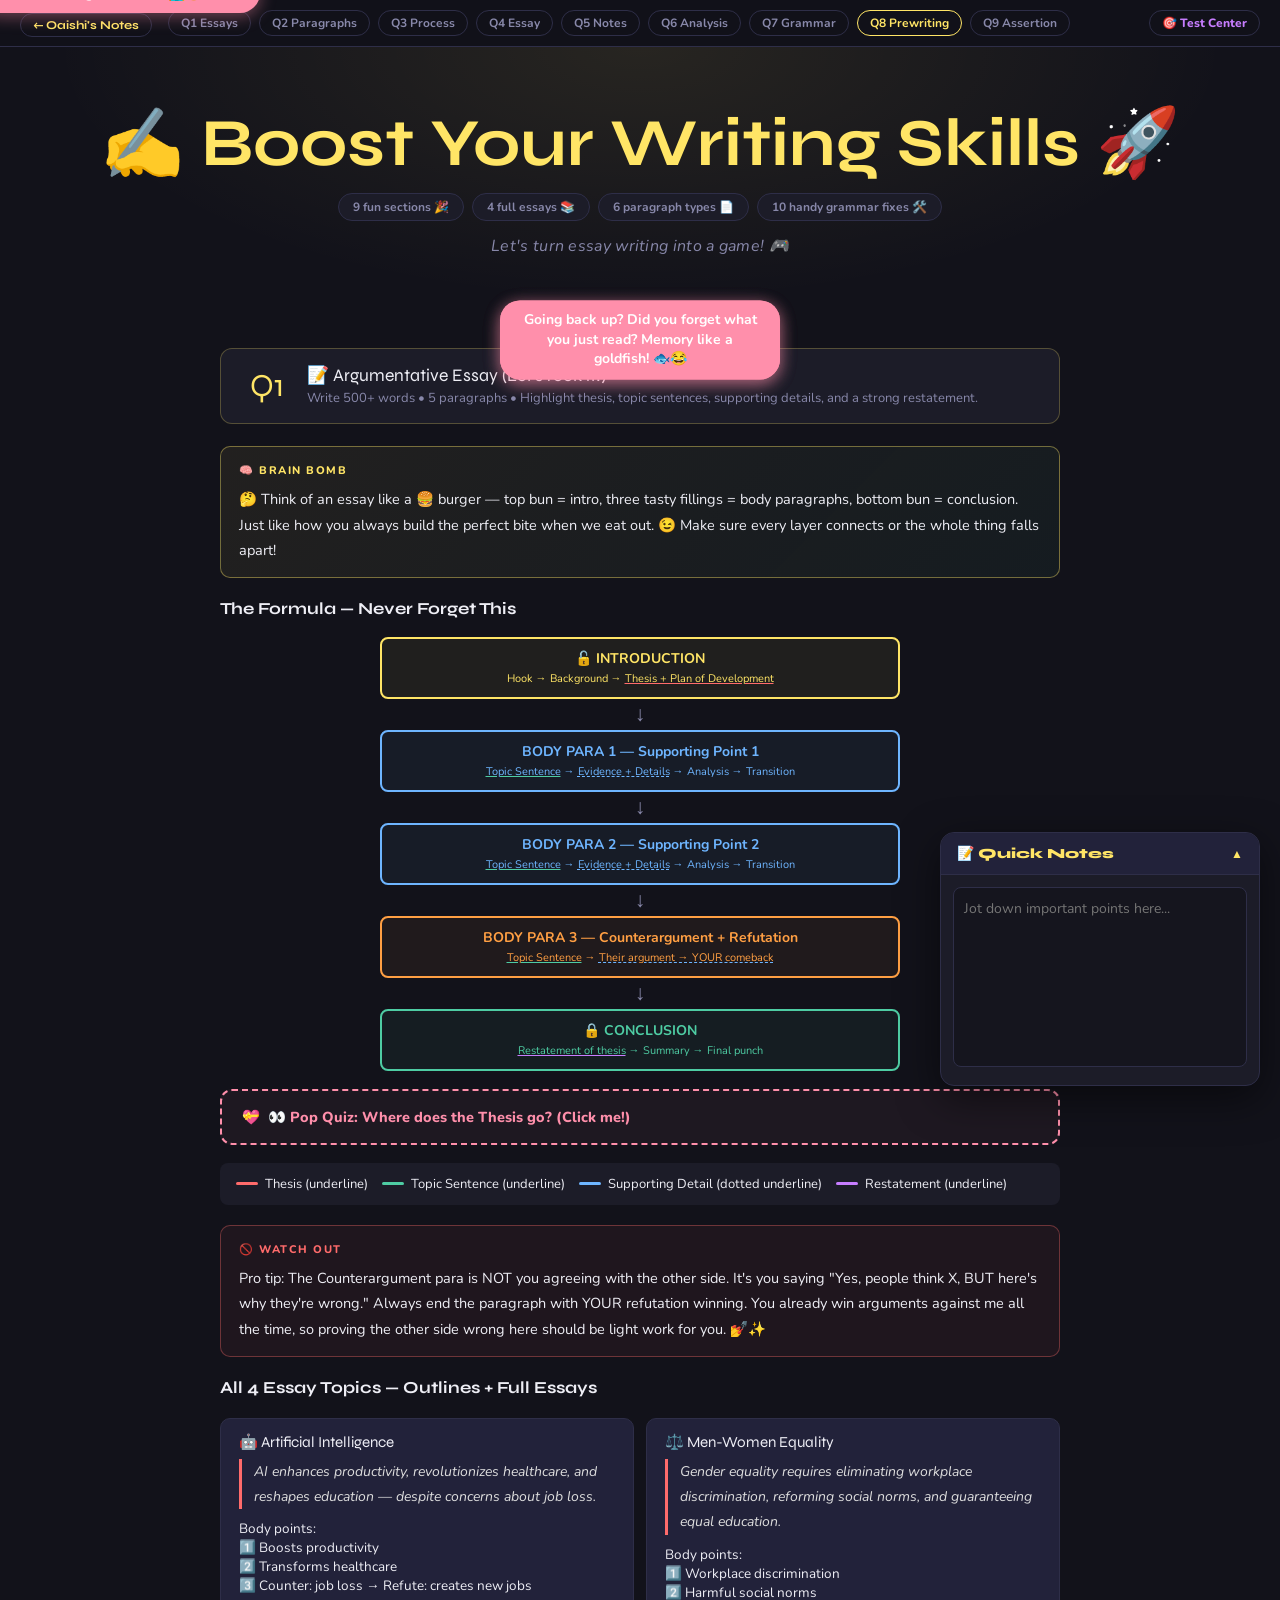
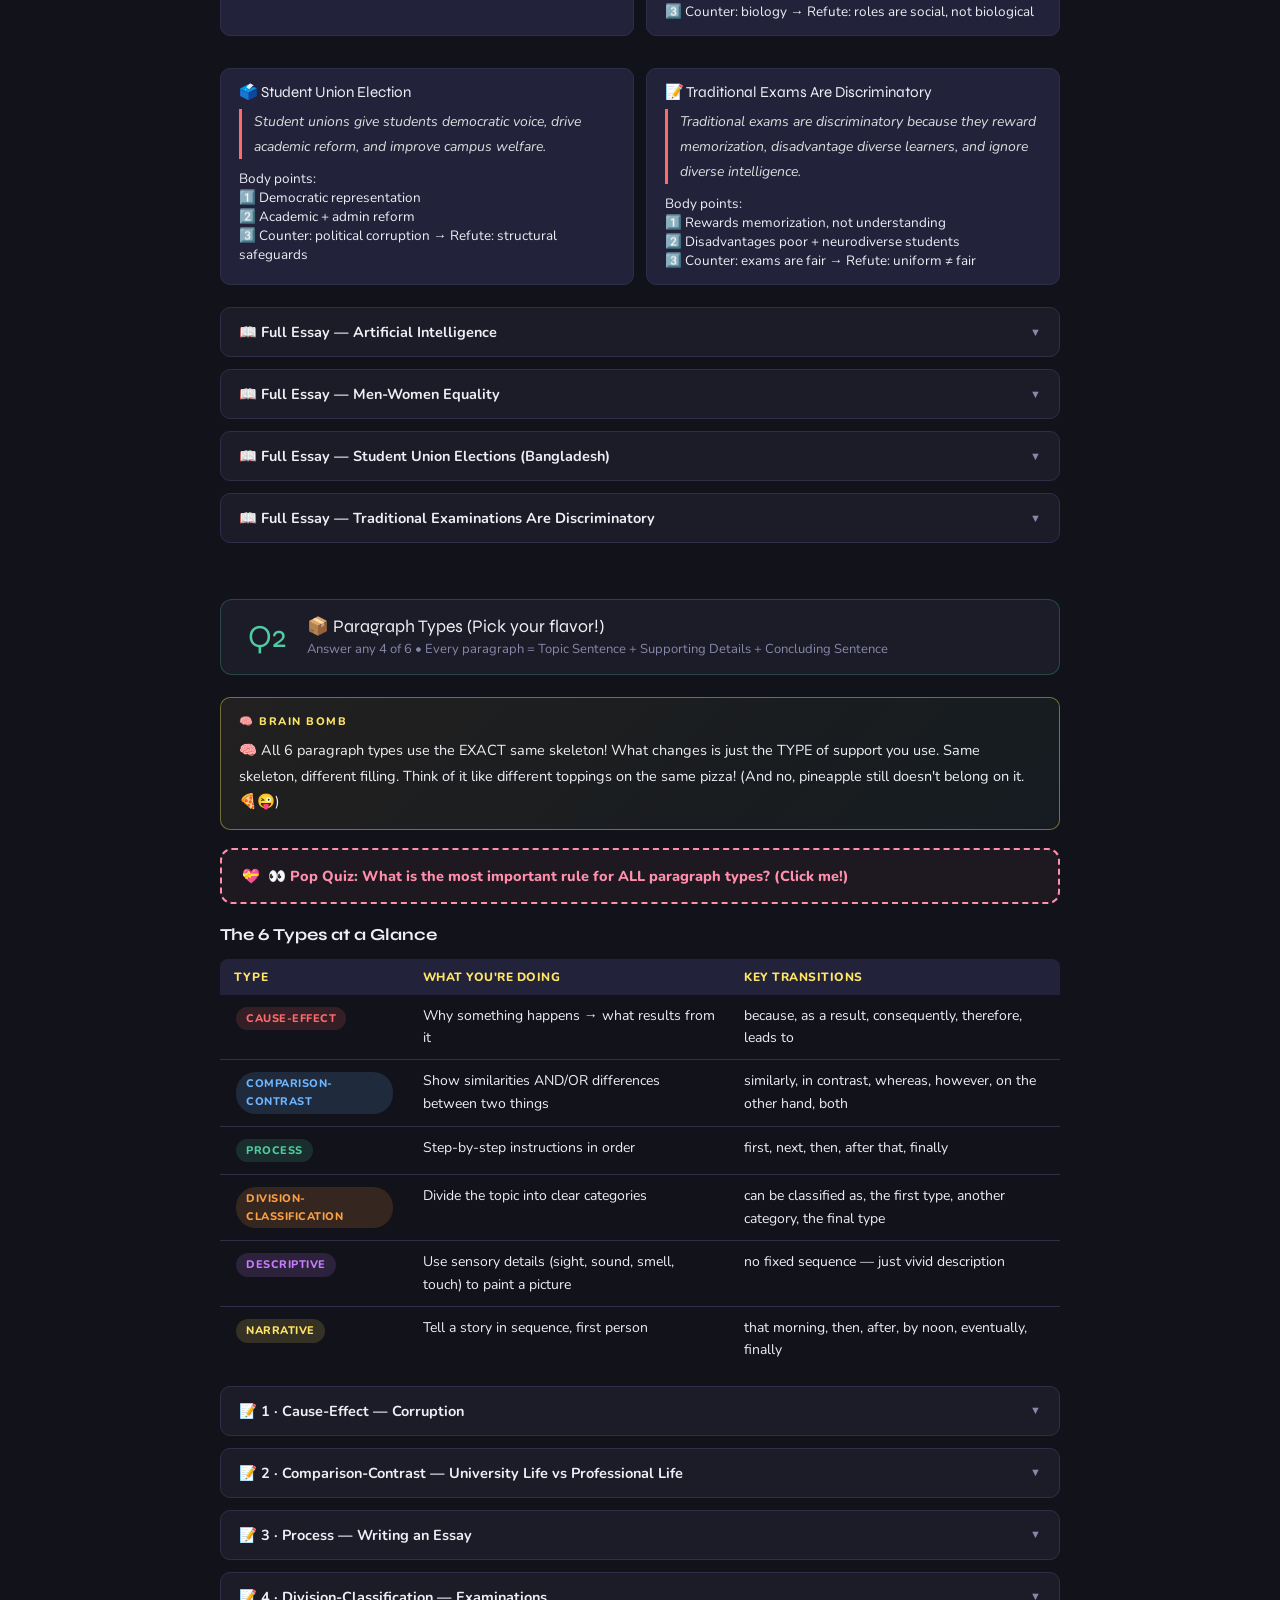
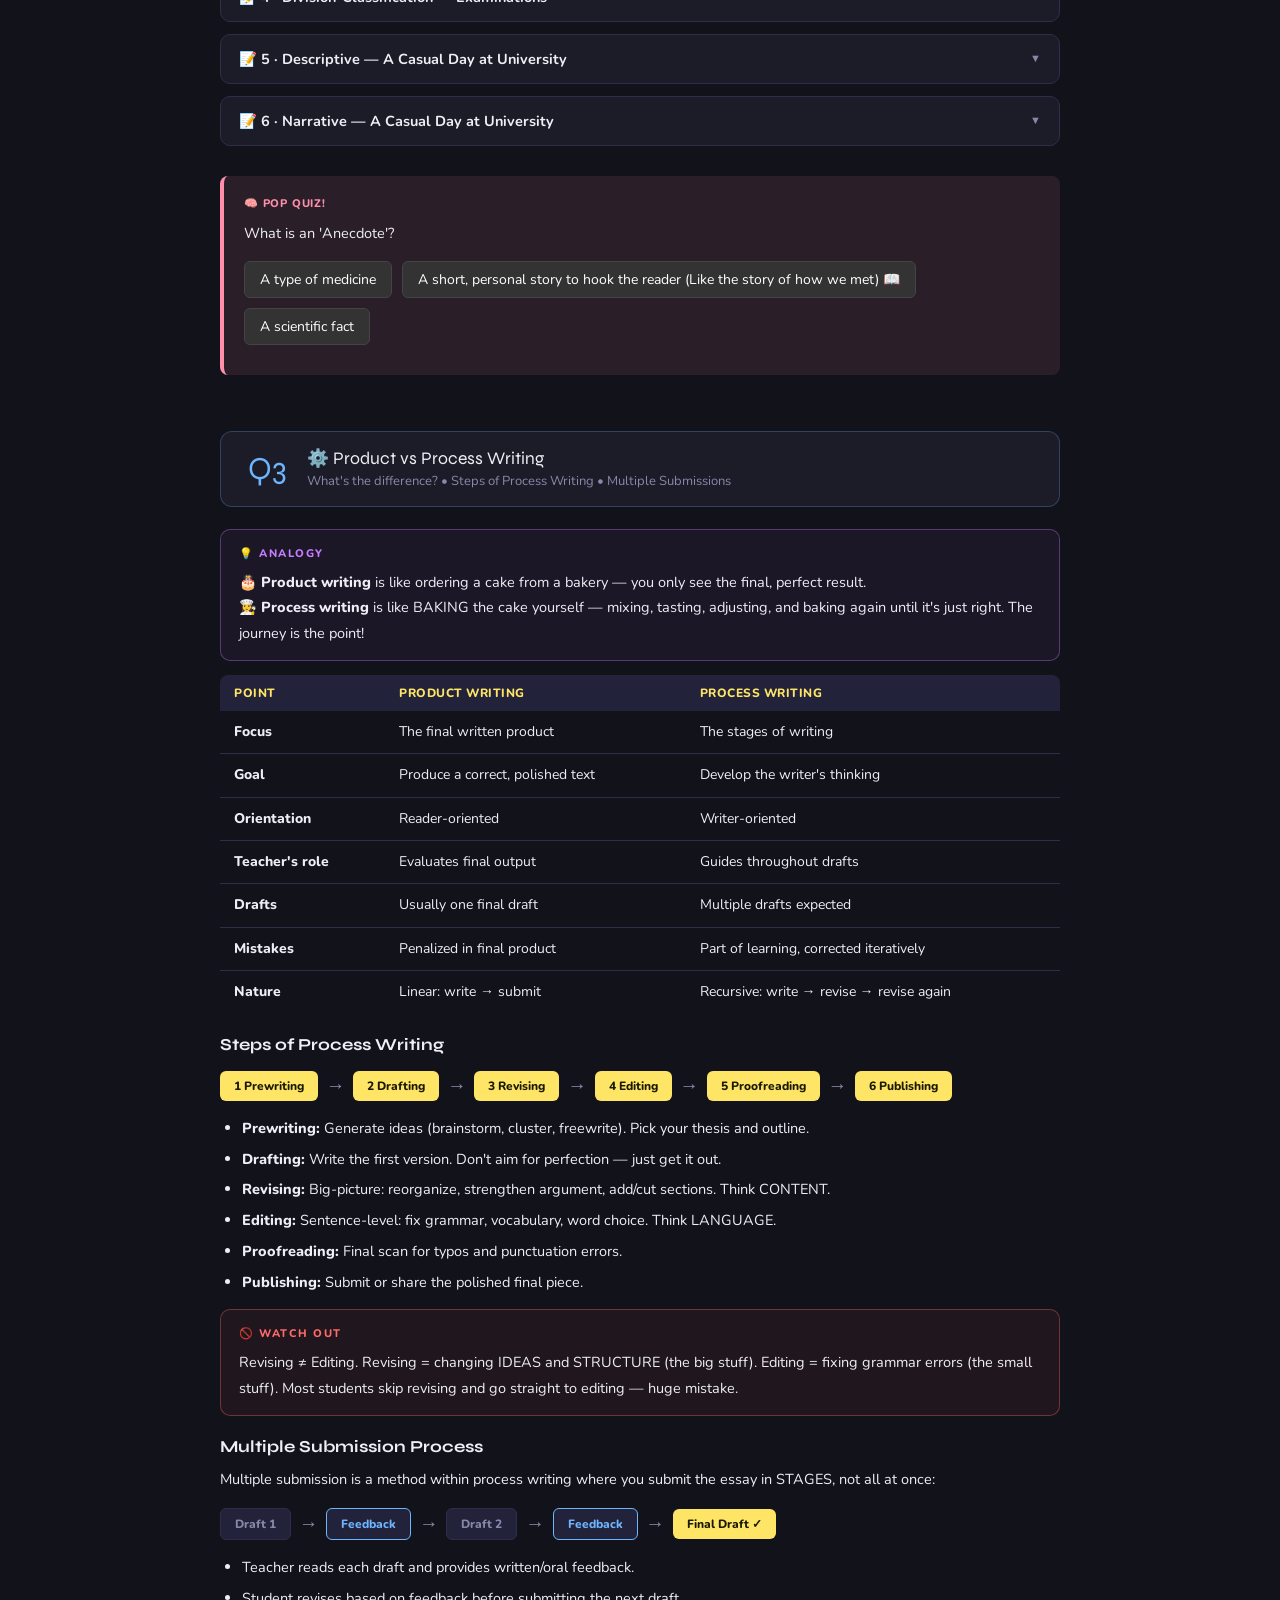
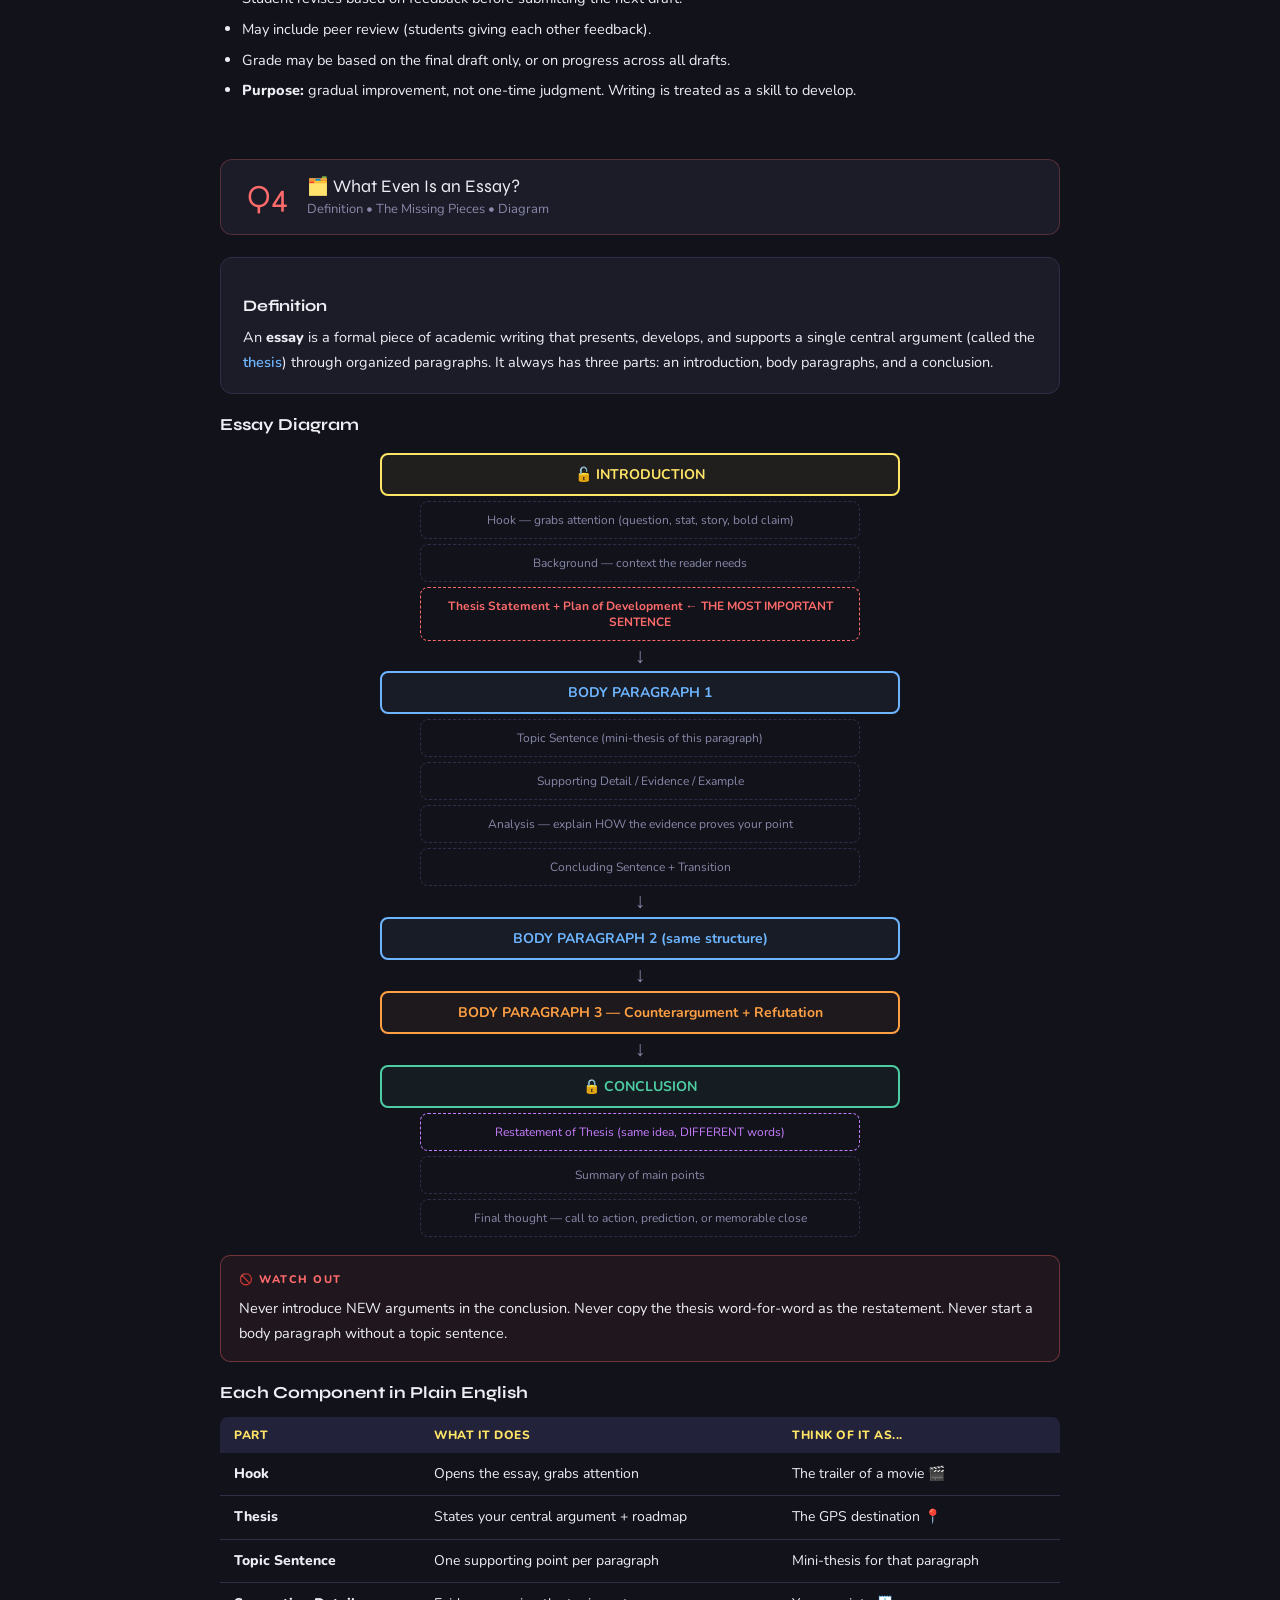
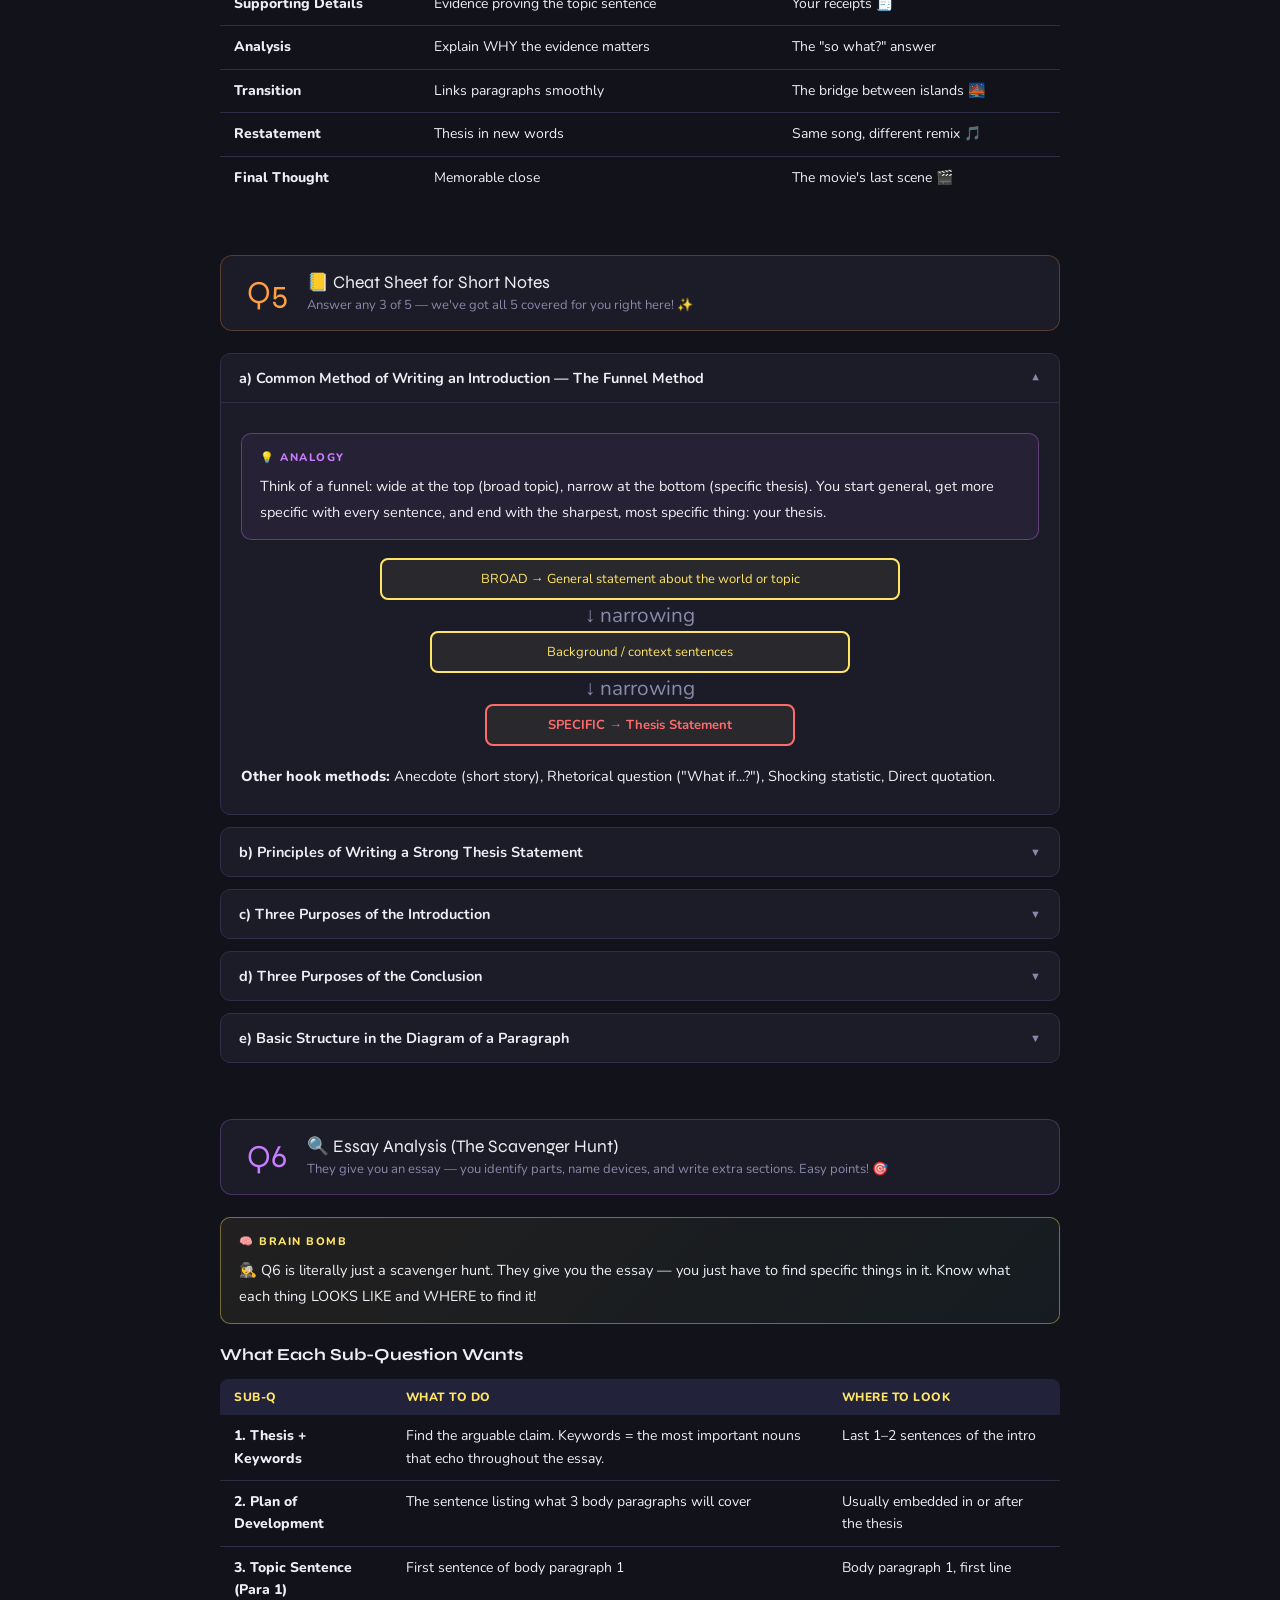
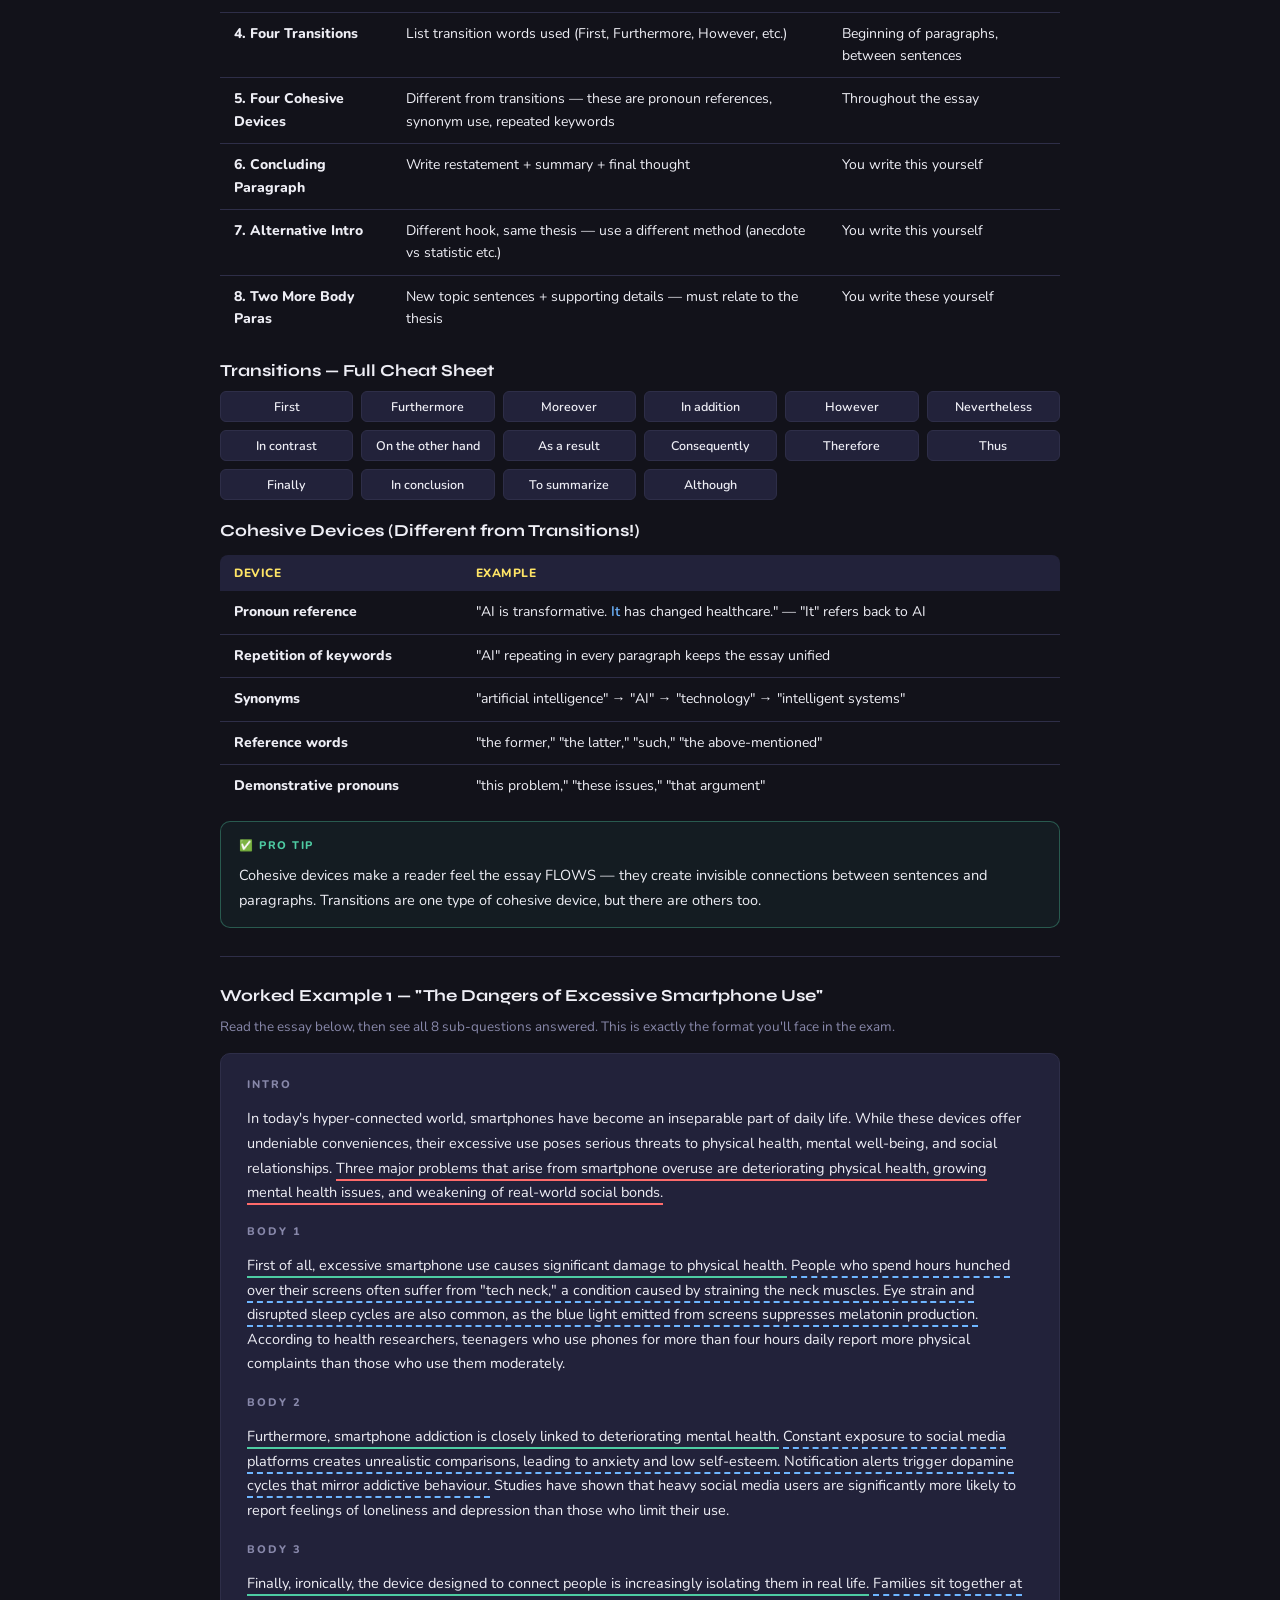
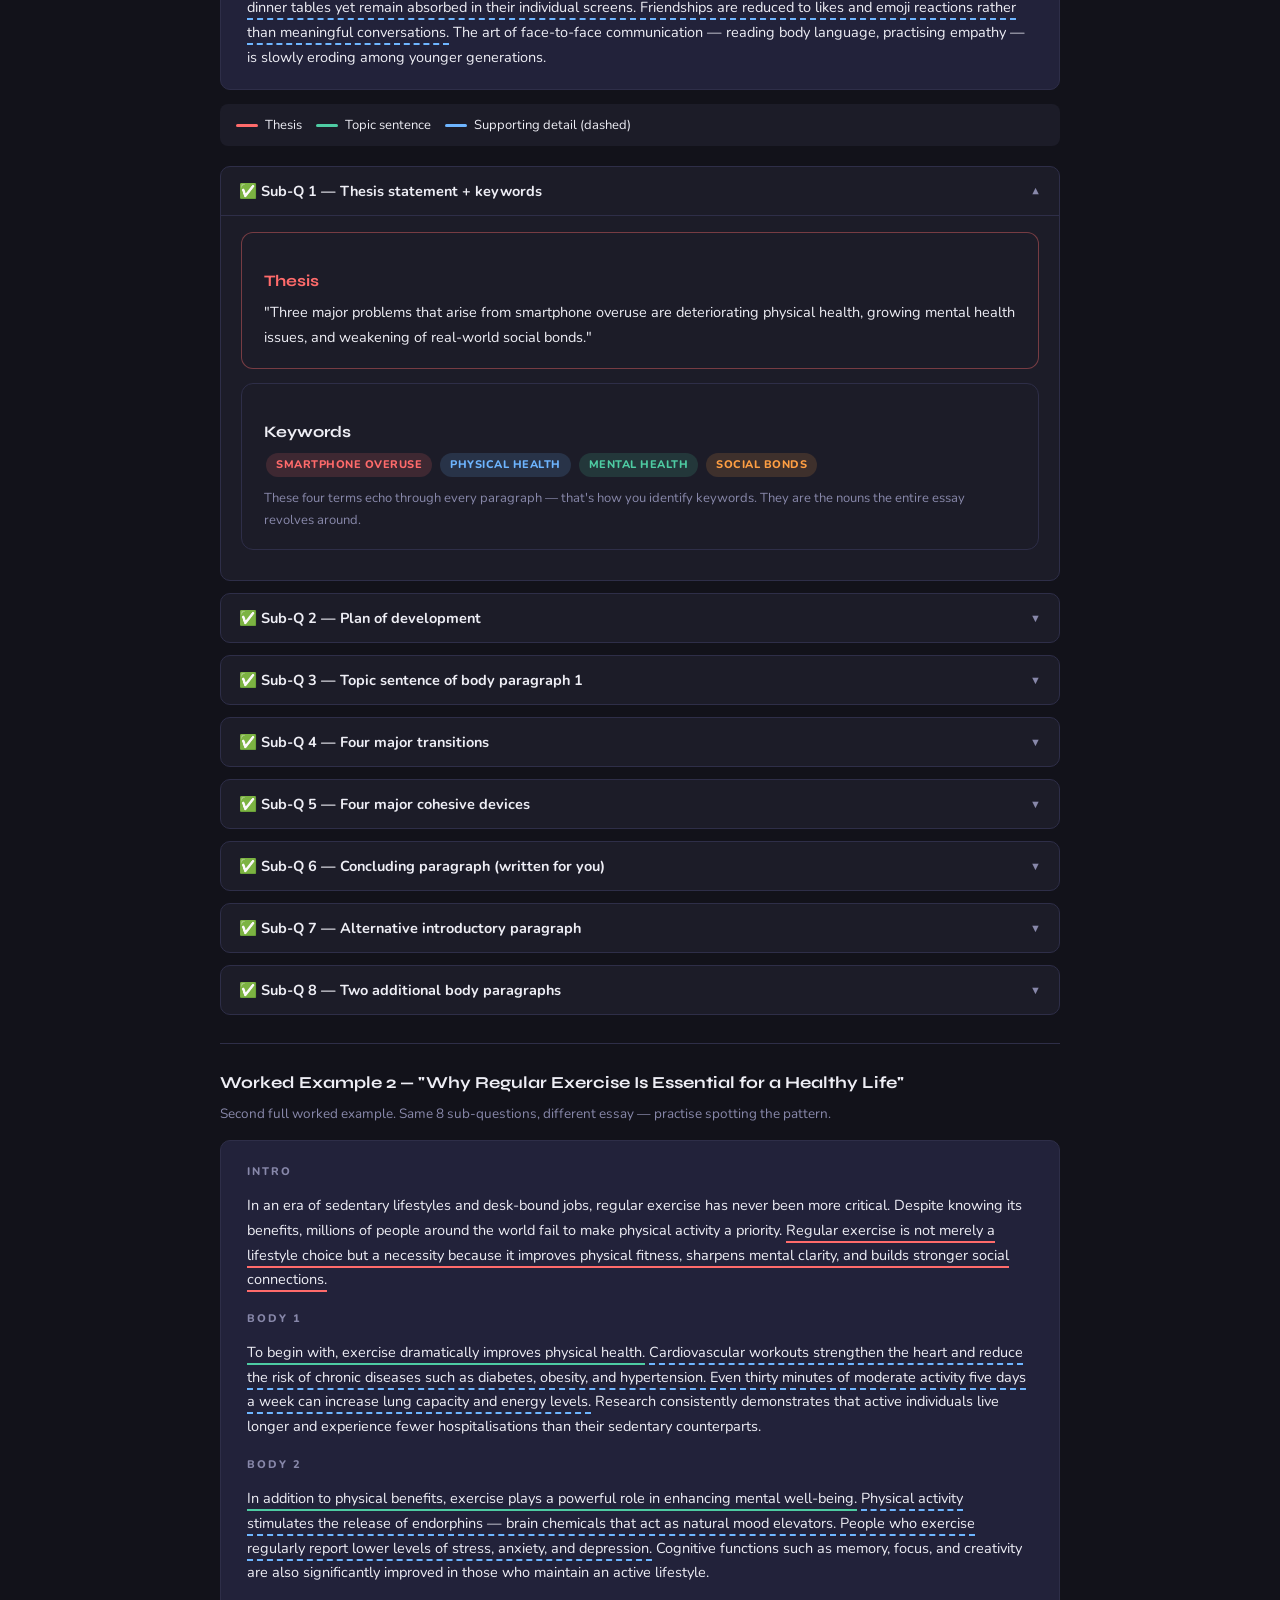
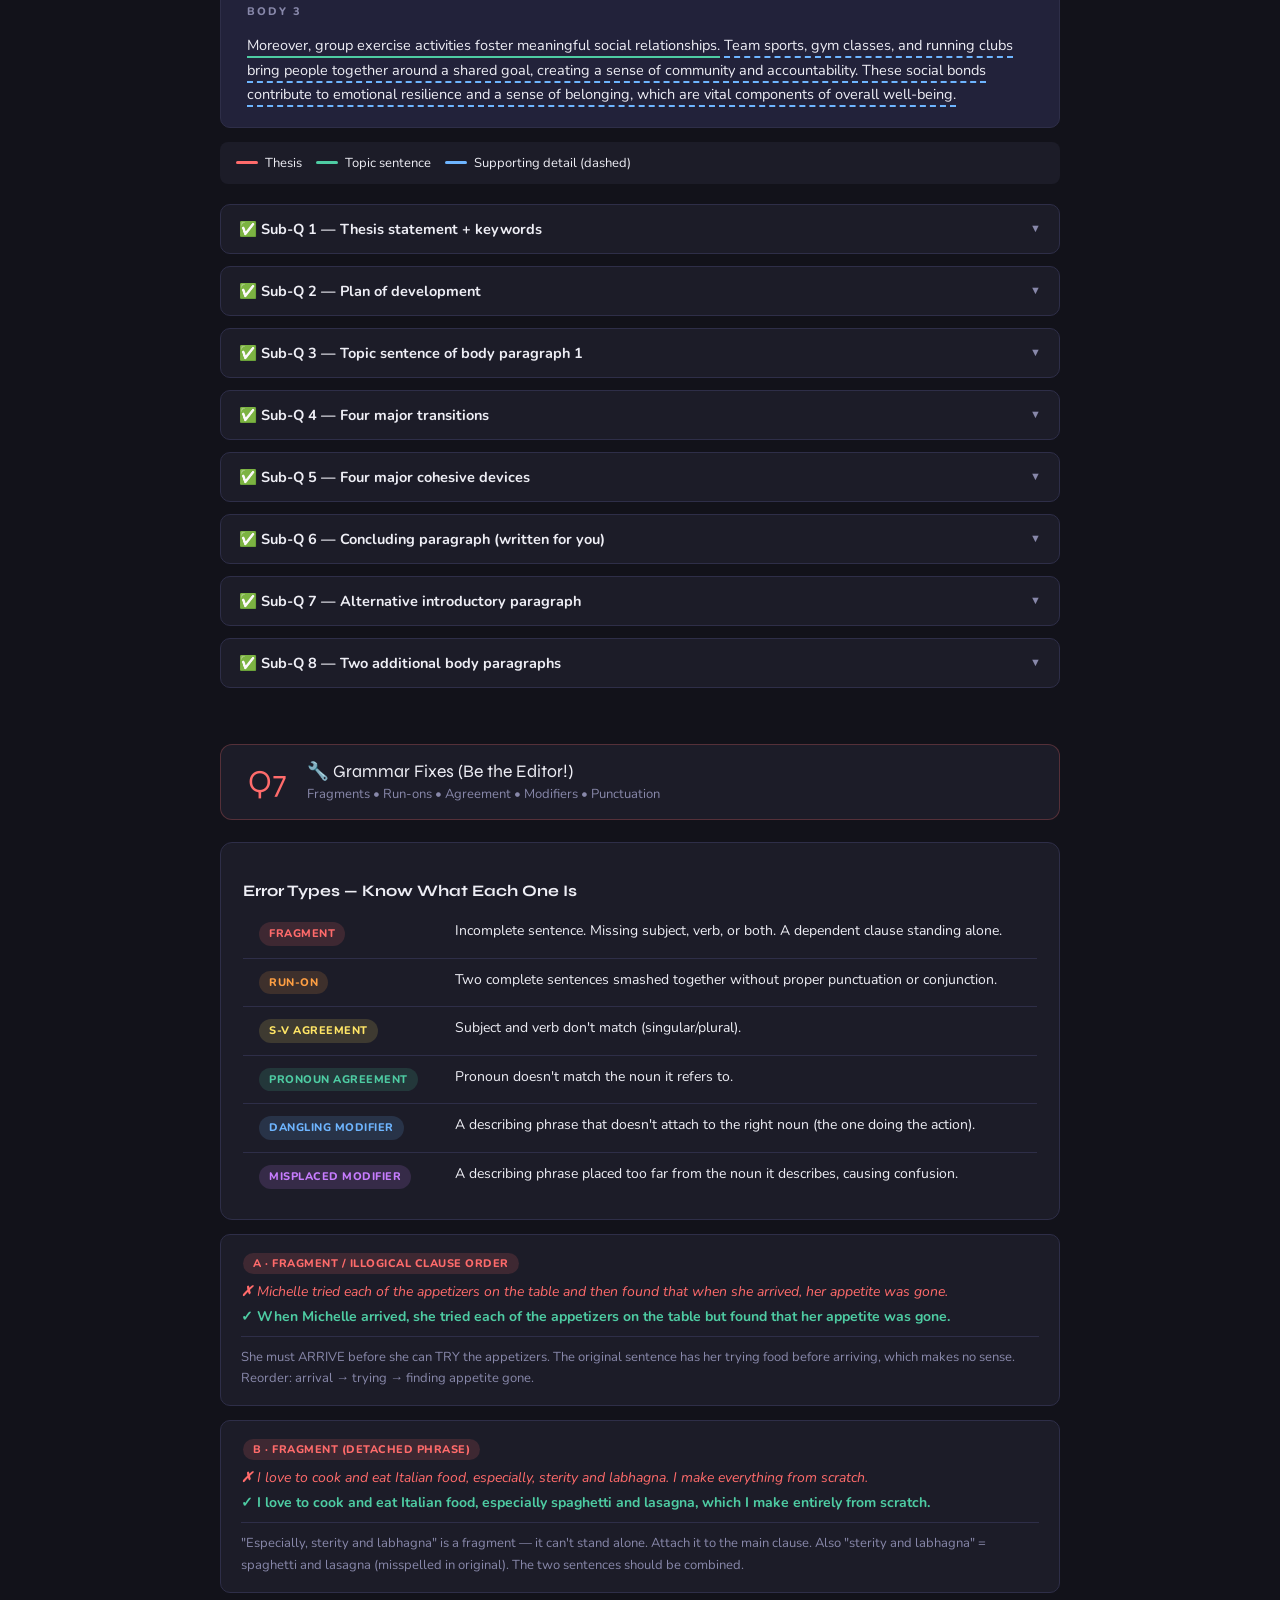
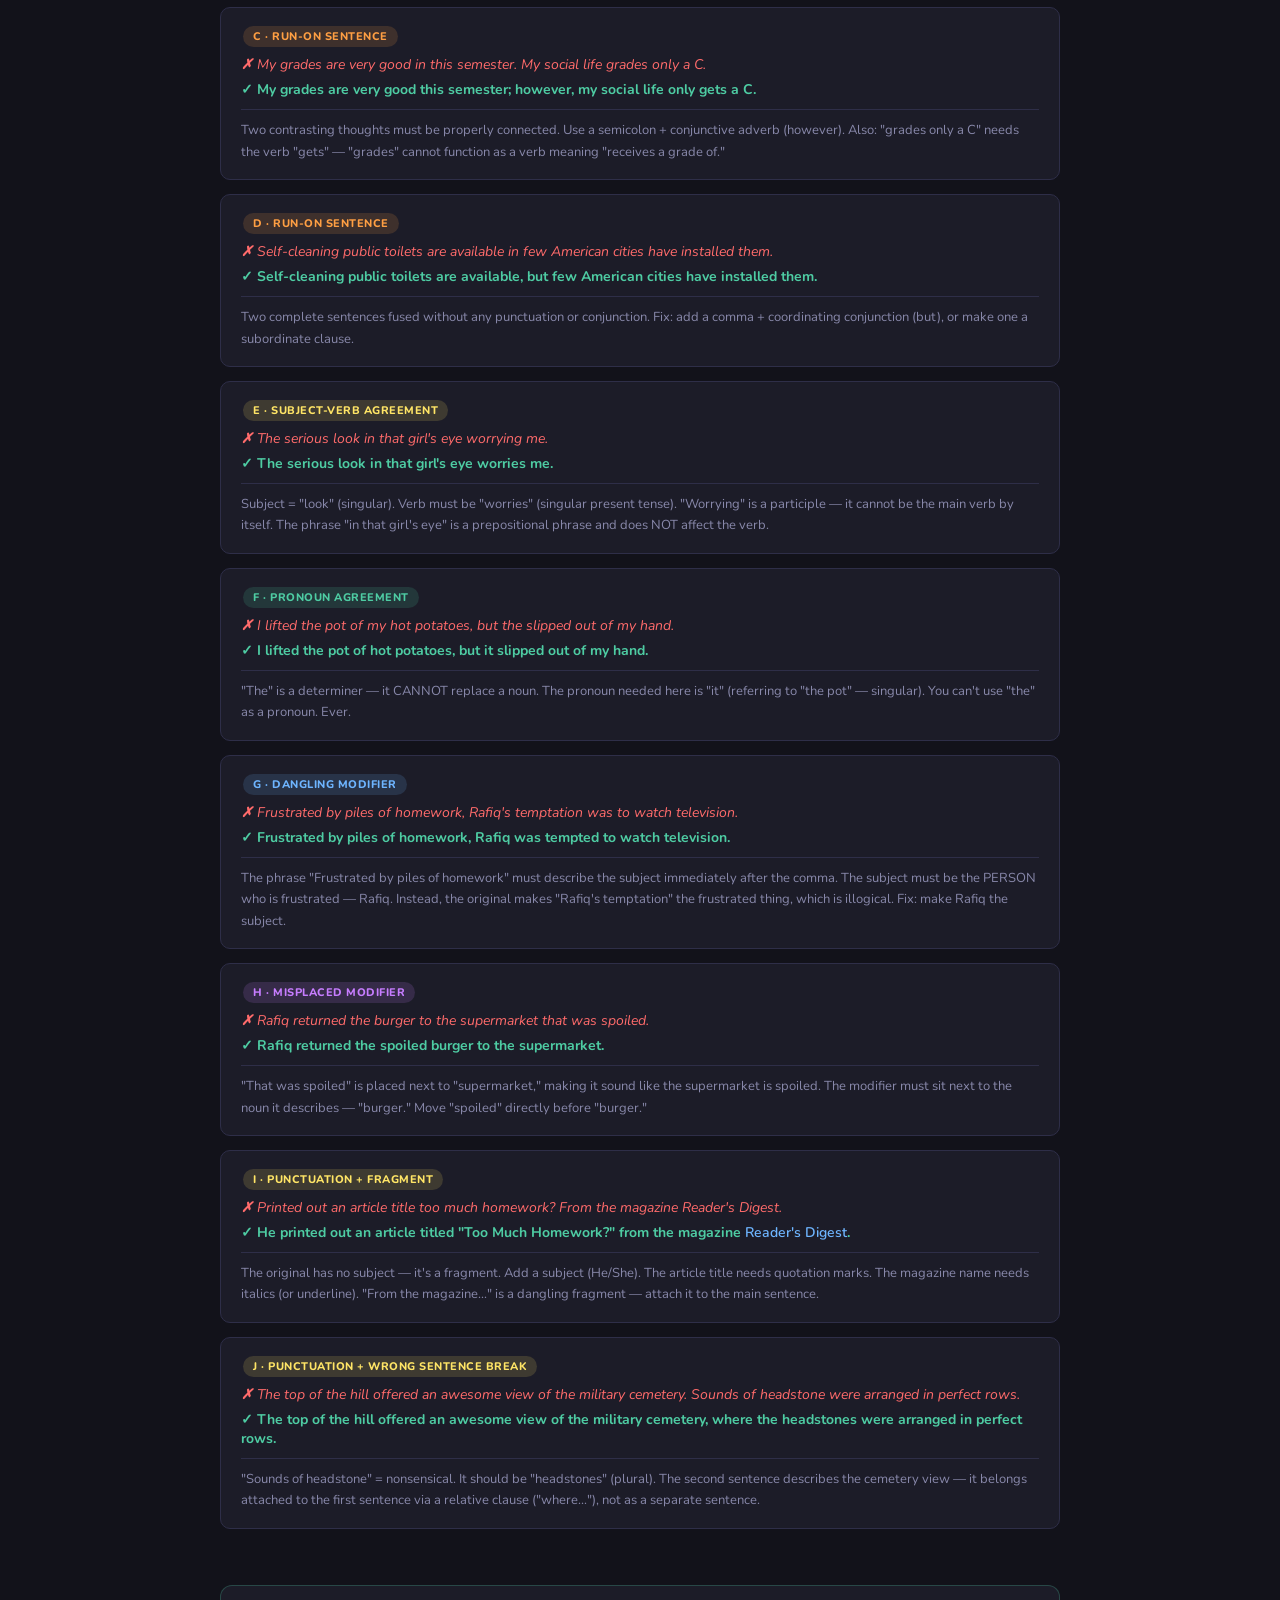
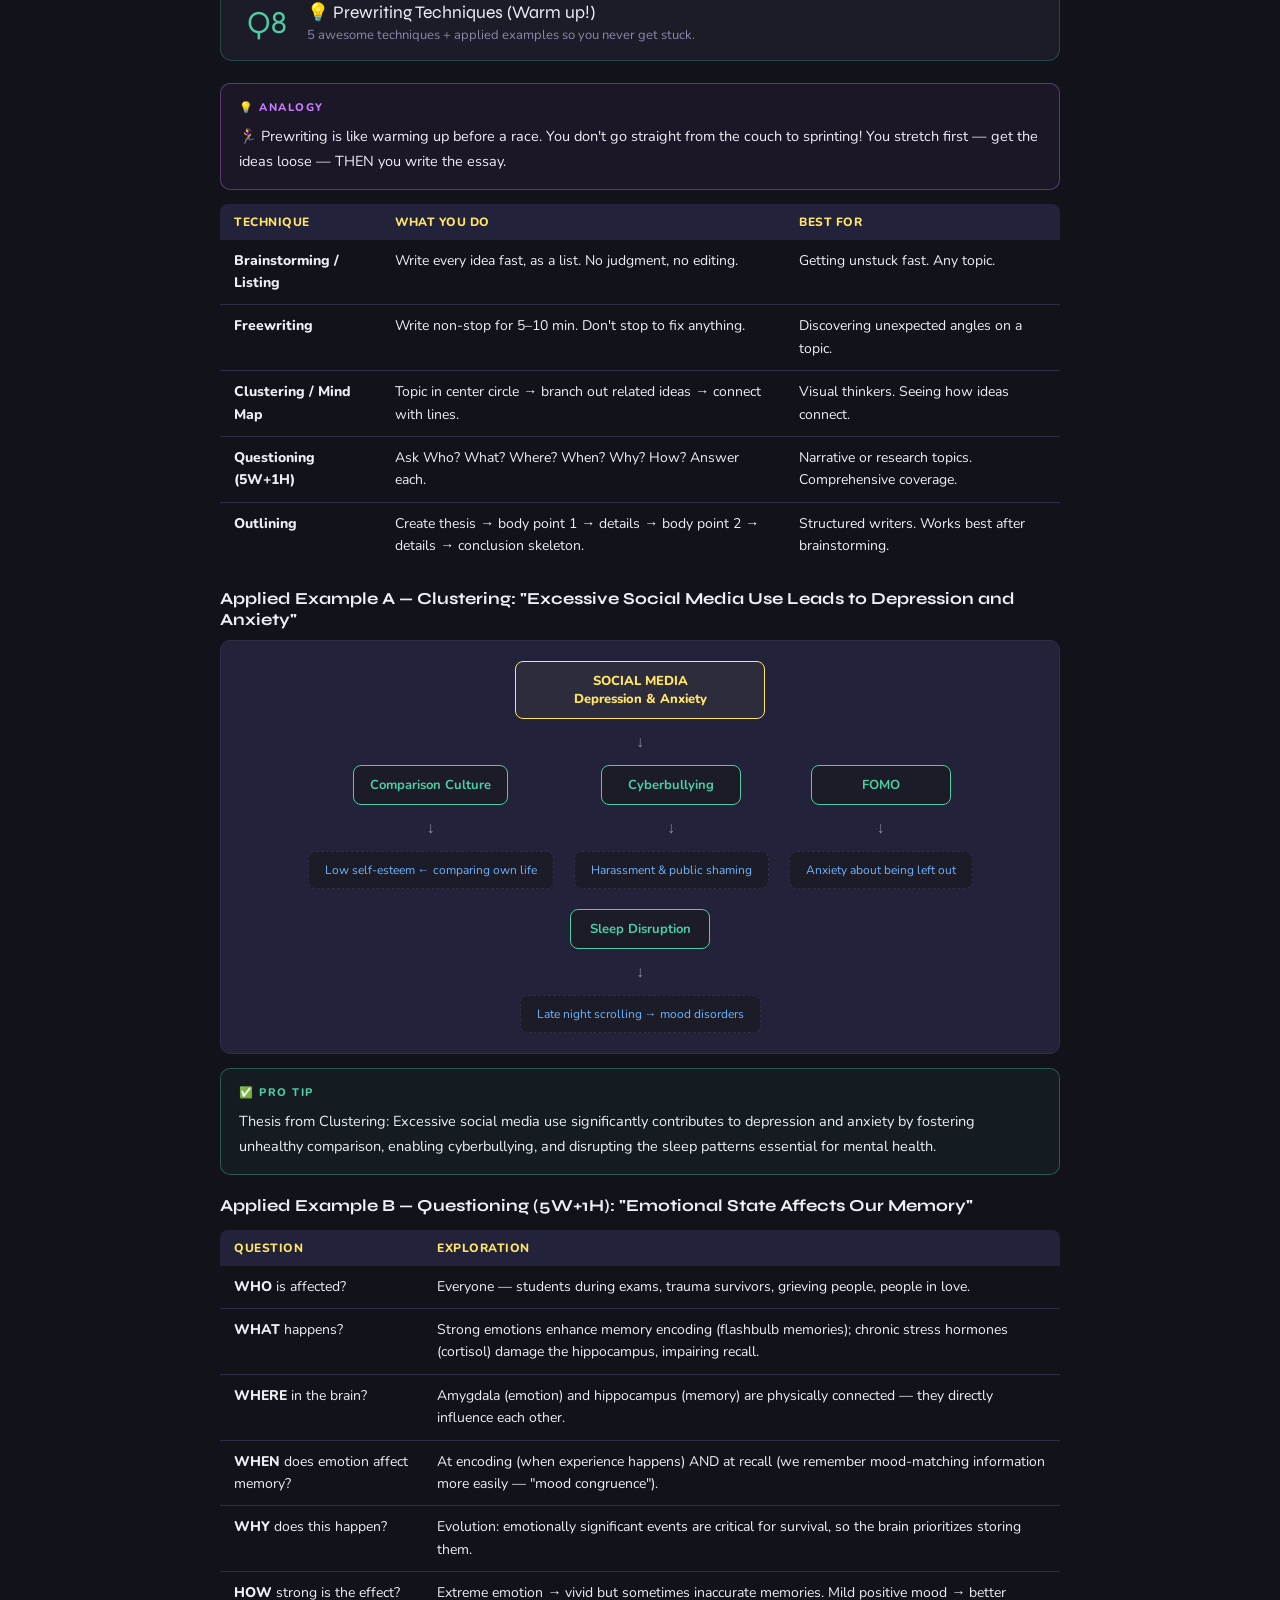
==== commit 71502912: "major 2.01" ====
--- a/english-writing-exam.html
+++ b/english-writing-exam.html
@@ -27,6 +27,7 @@
     <a href="#q7">Q7 Grammar</a>
     <a href="#q8">Q8 Prewriting</a>
     <a href="#q9">Q9 Assertion</a>
+    <a href="test-center.html" style="color:var(--purple);font-weight:800;margin-left:auto;">🎯 Test Center</a>
   </nav>
 
   <div class="hero">
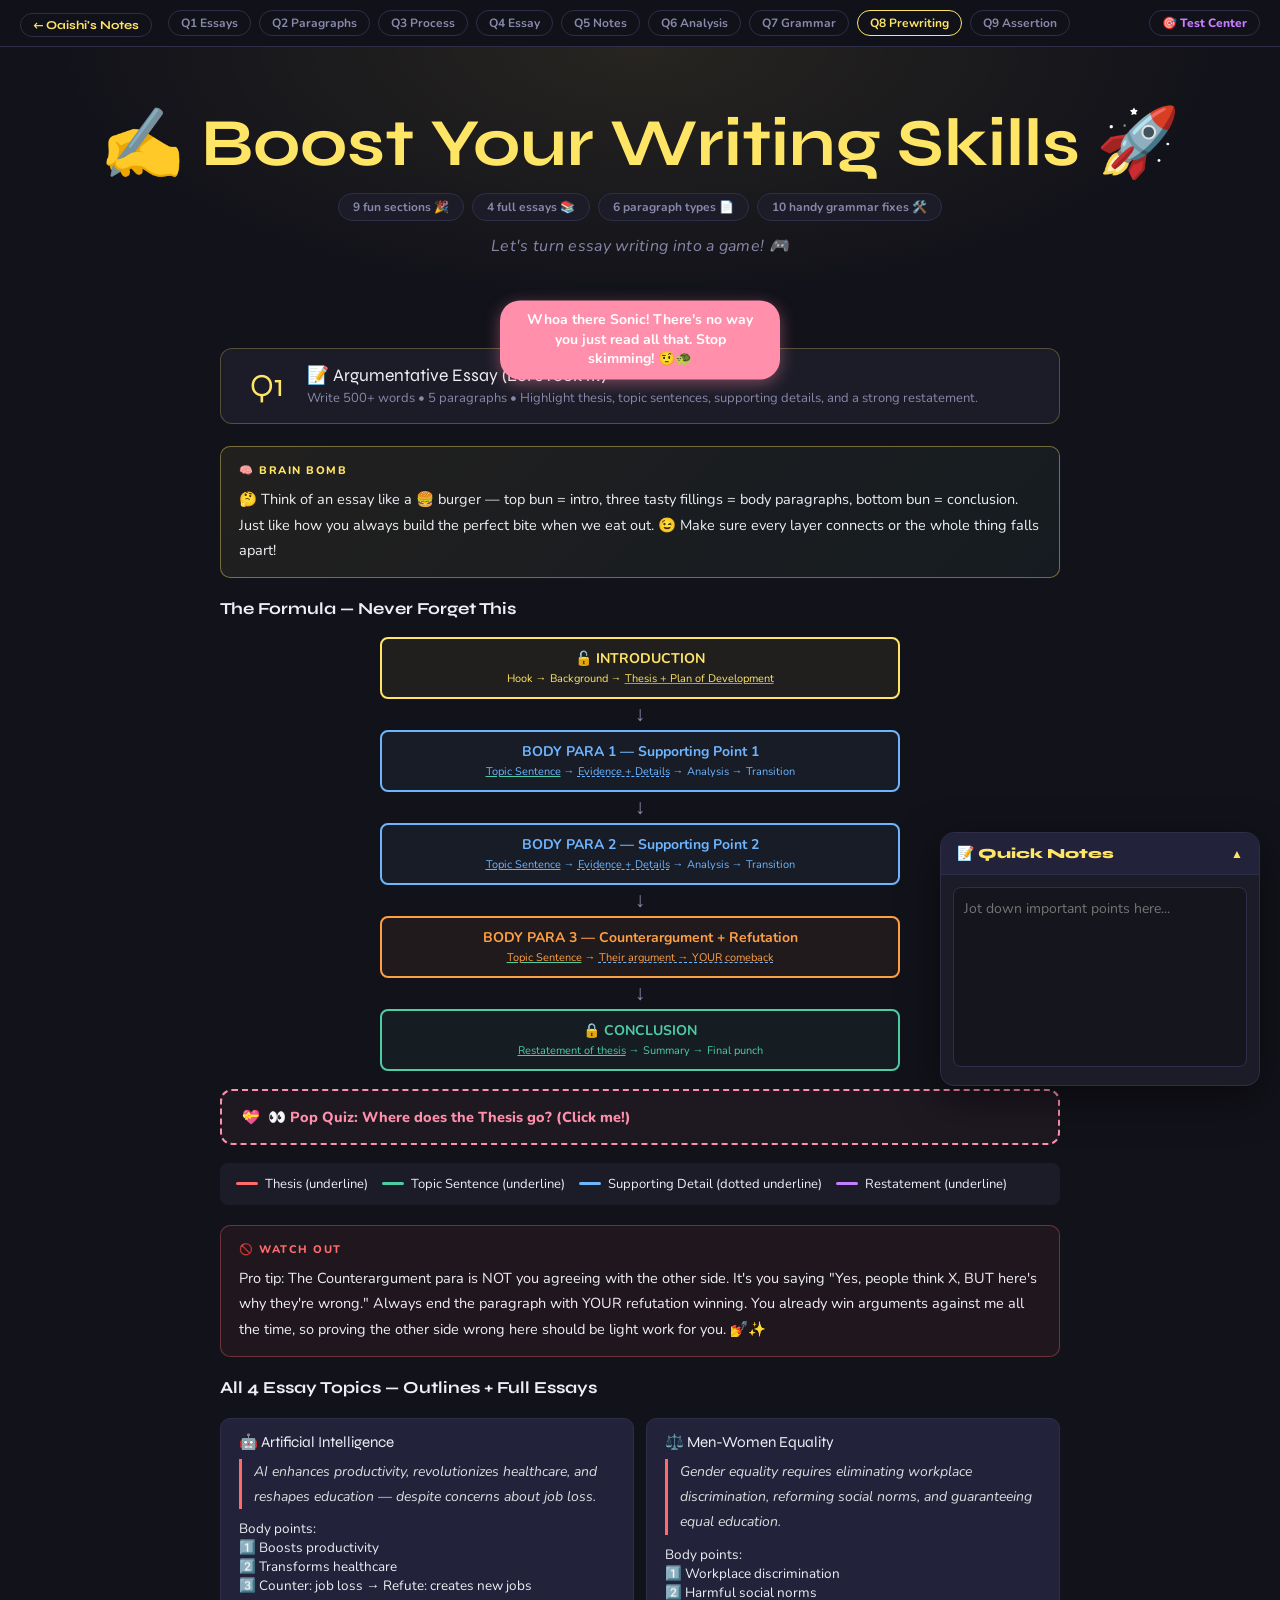
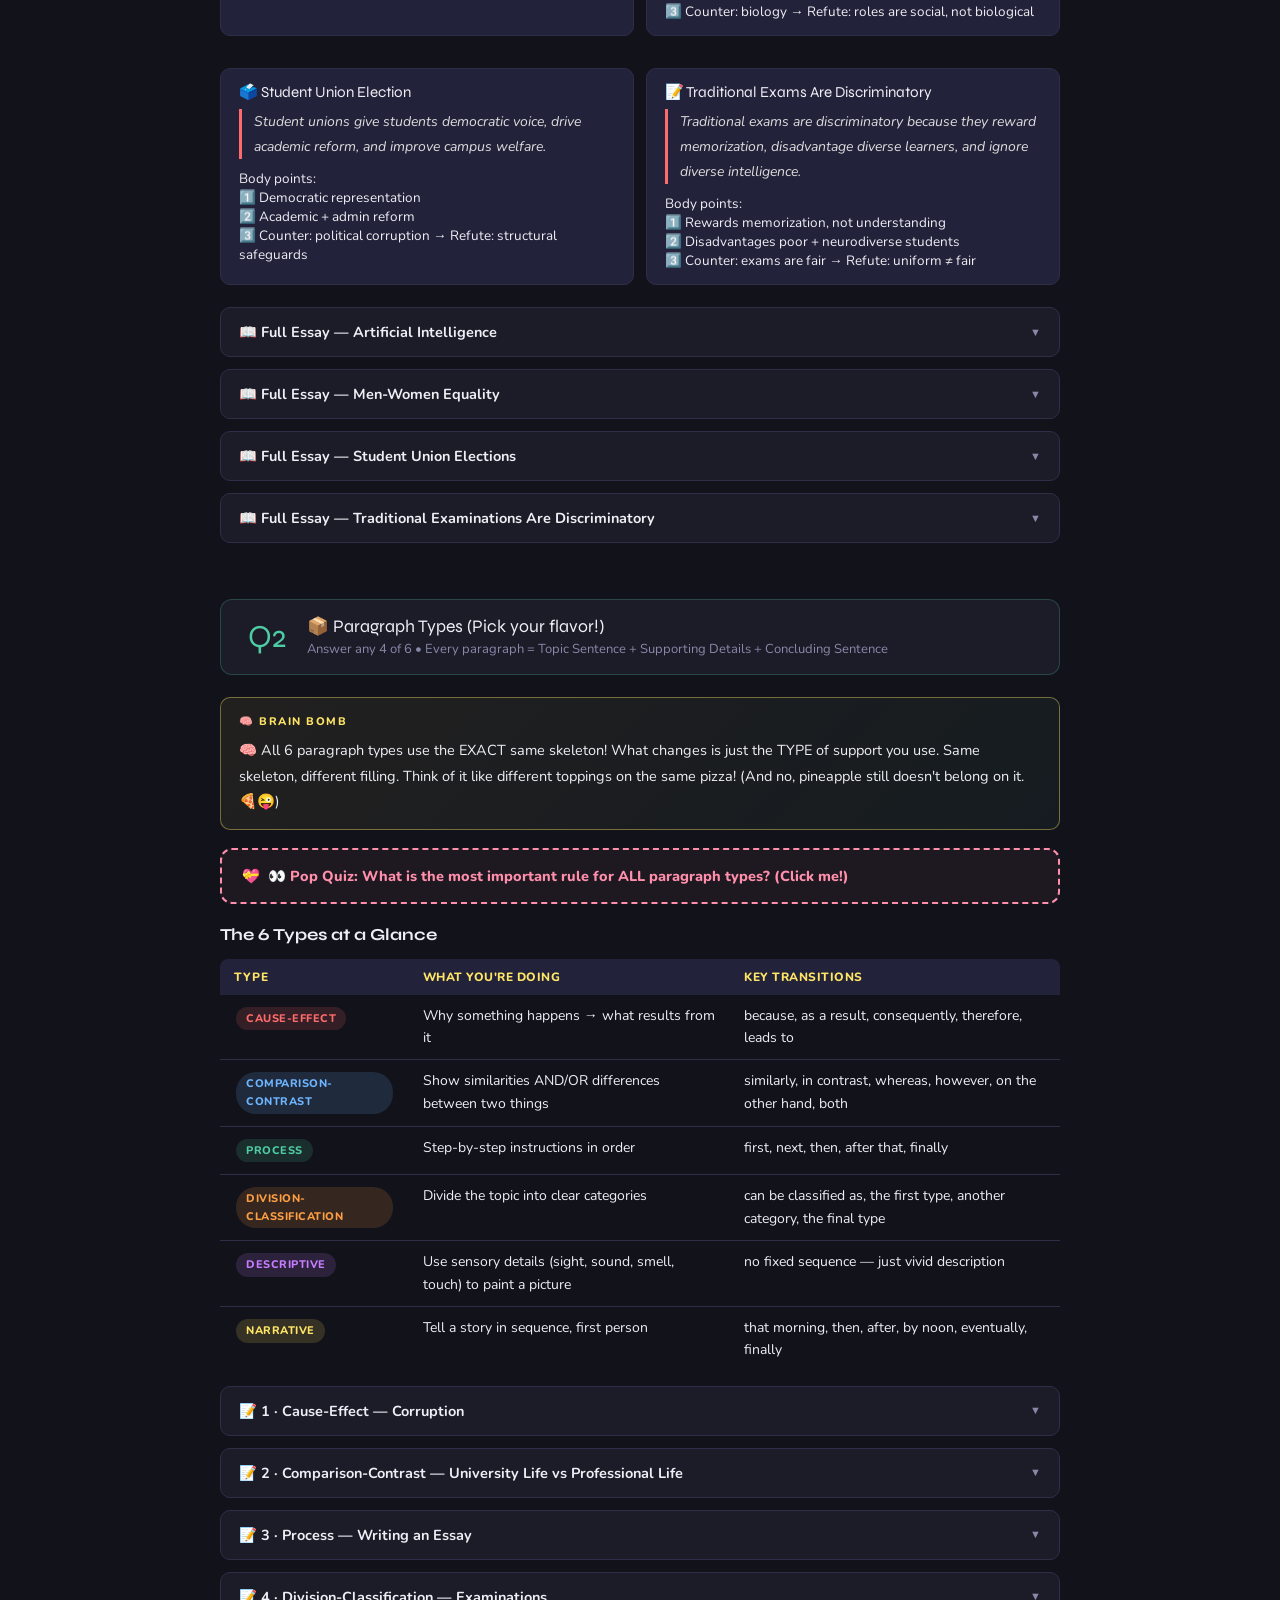
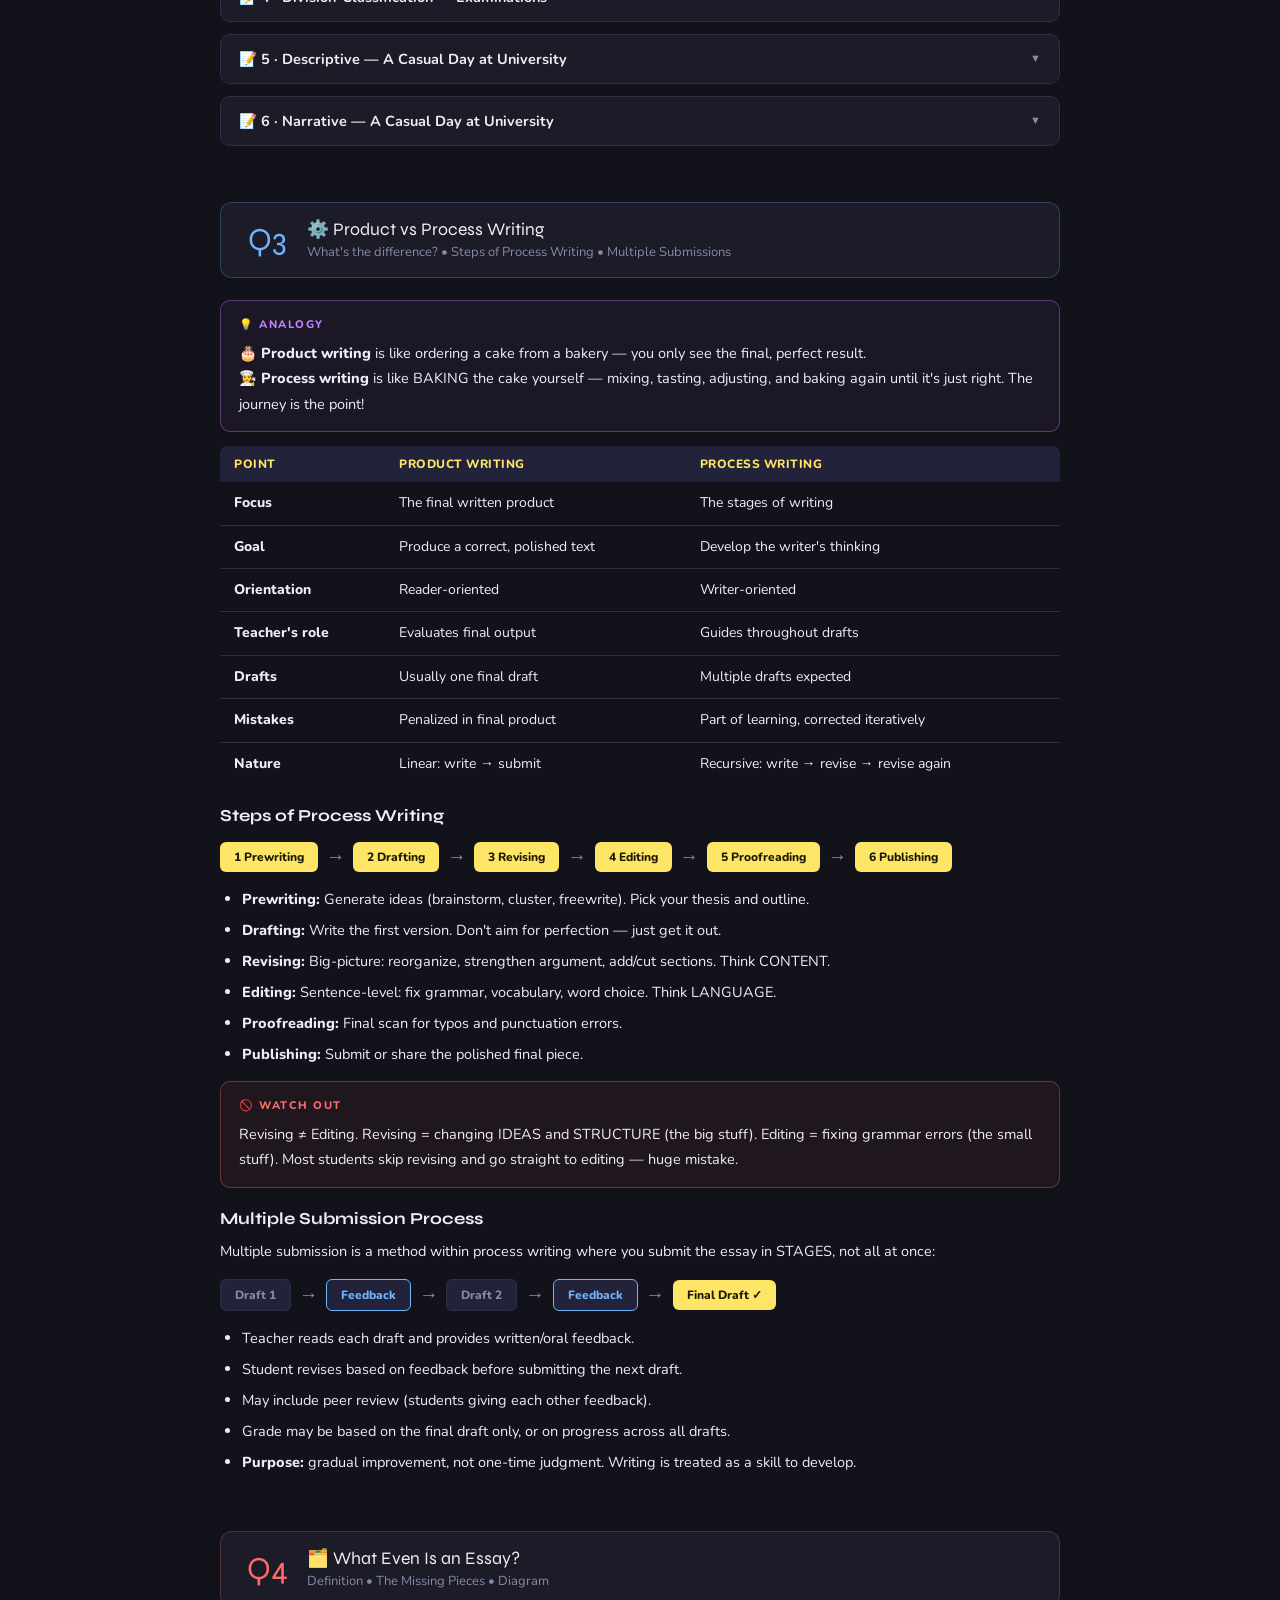
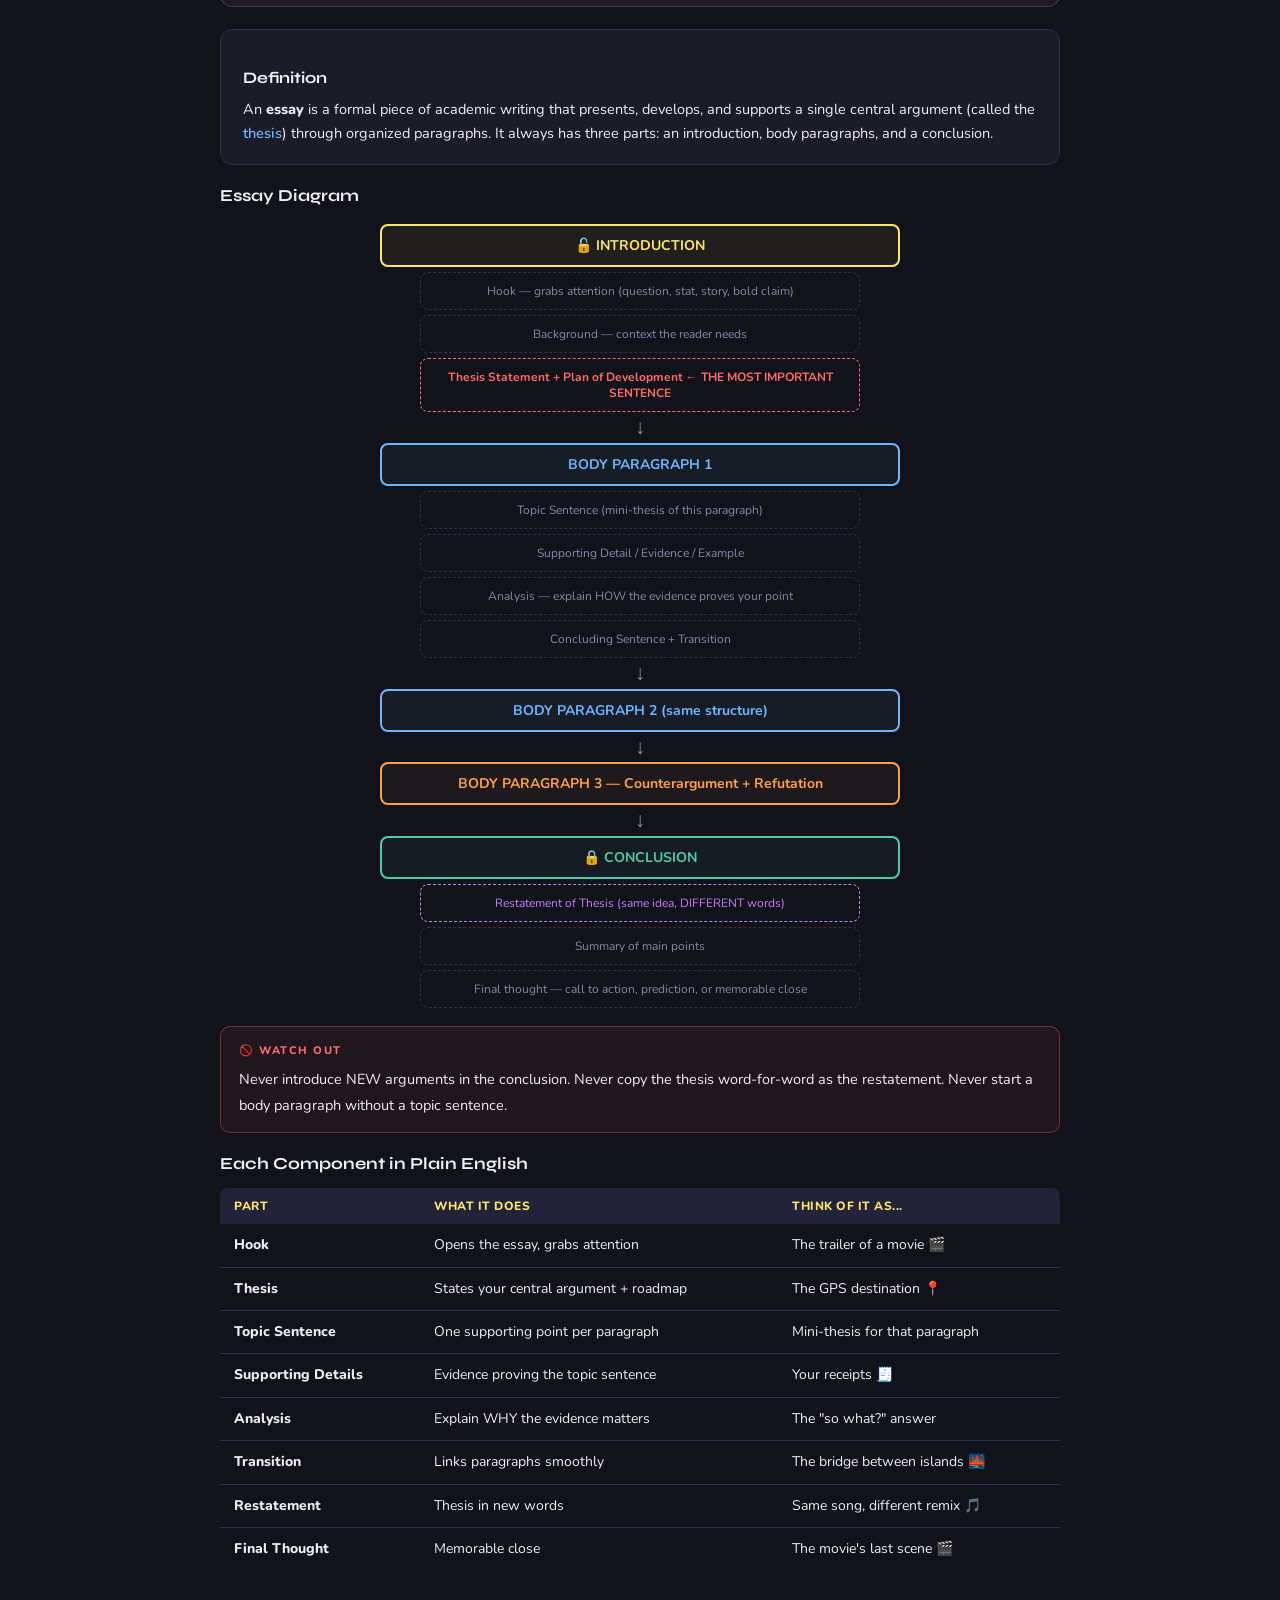
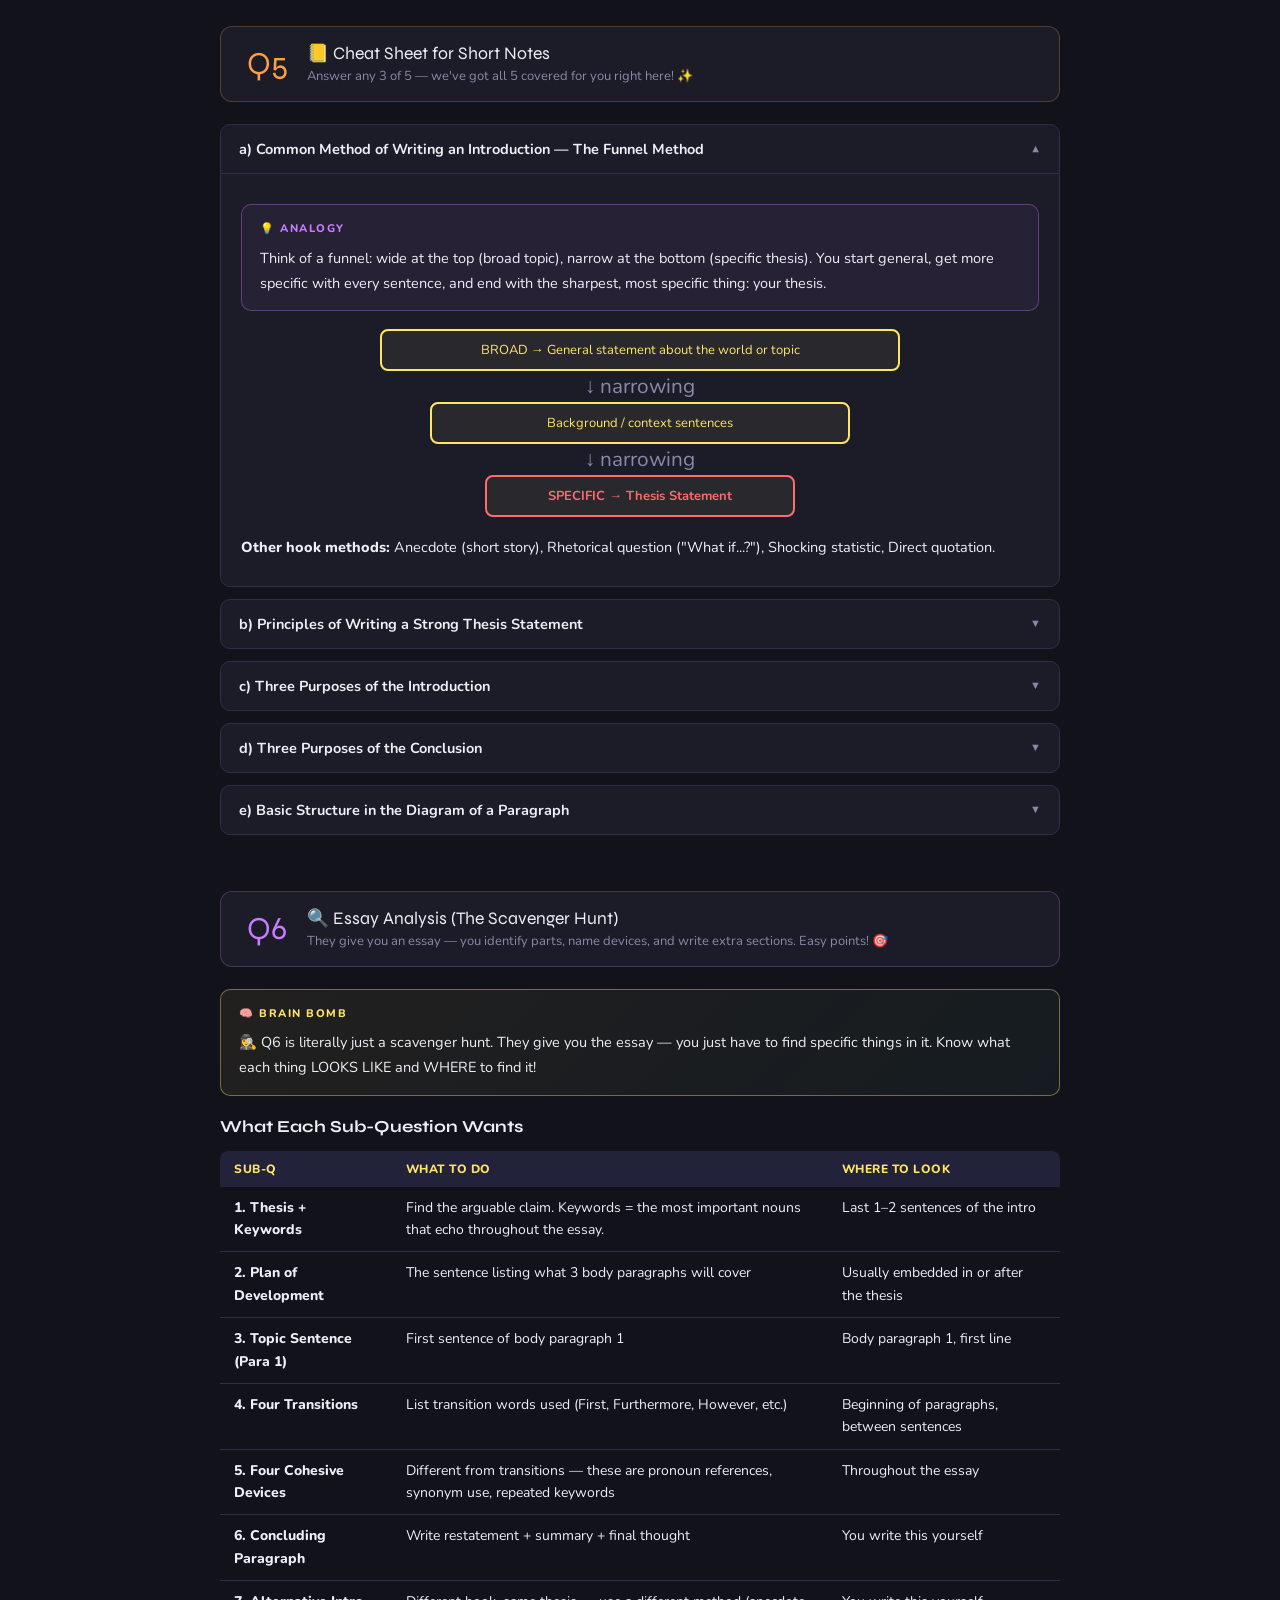
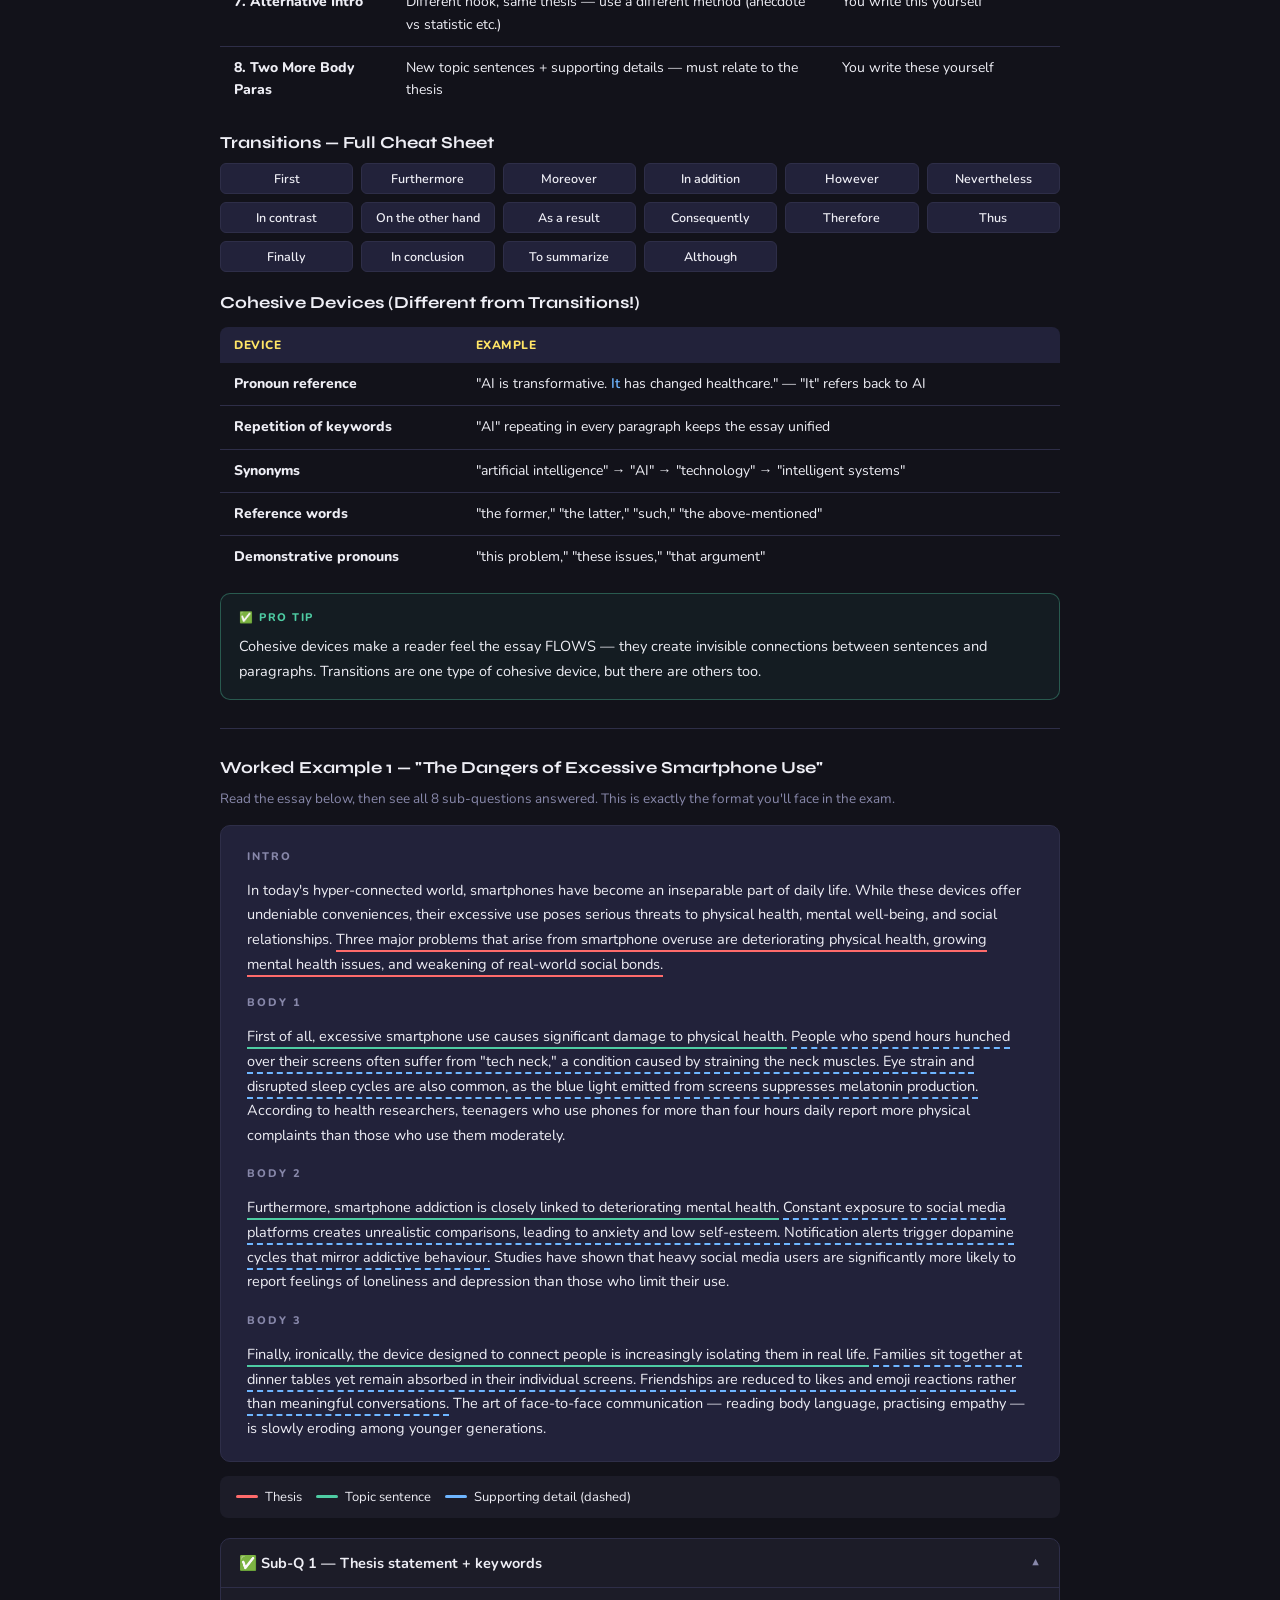
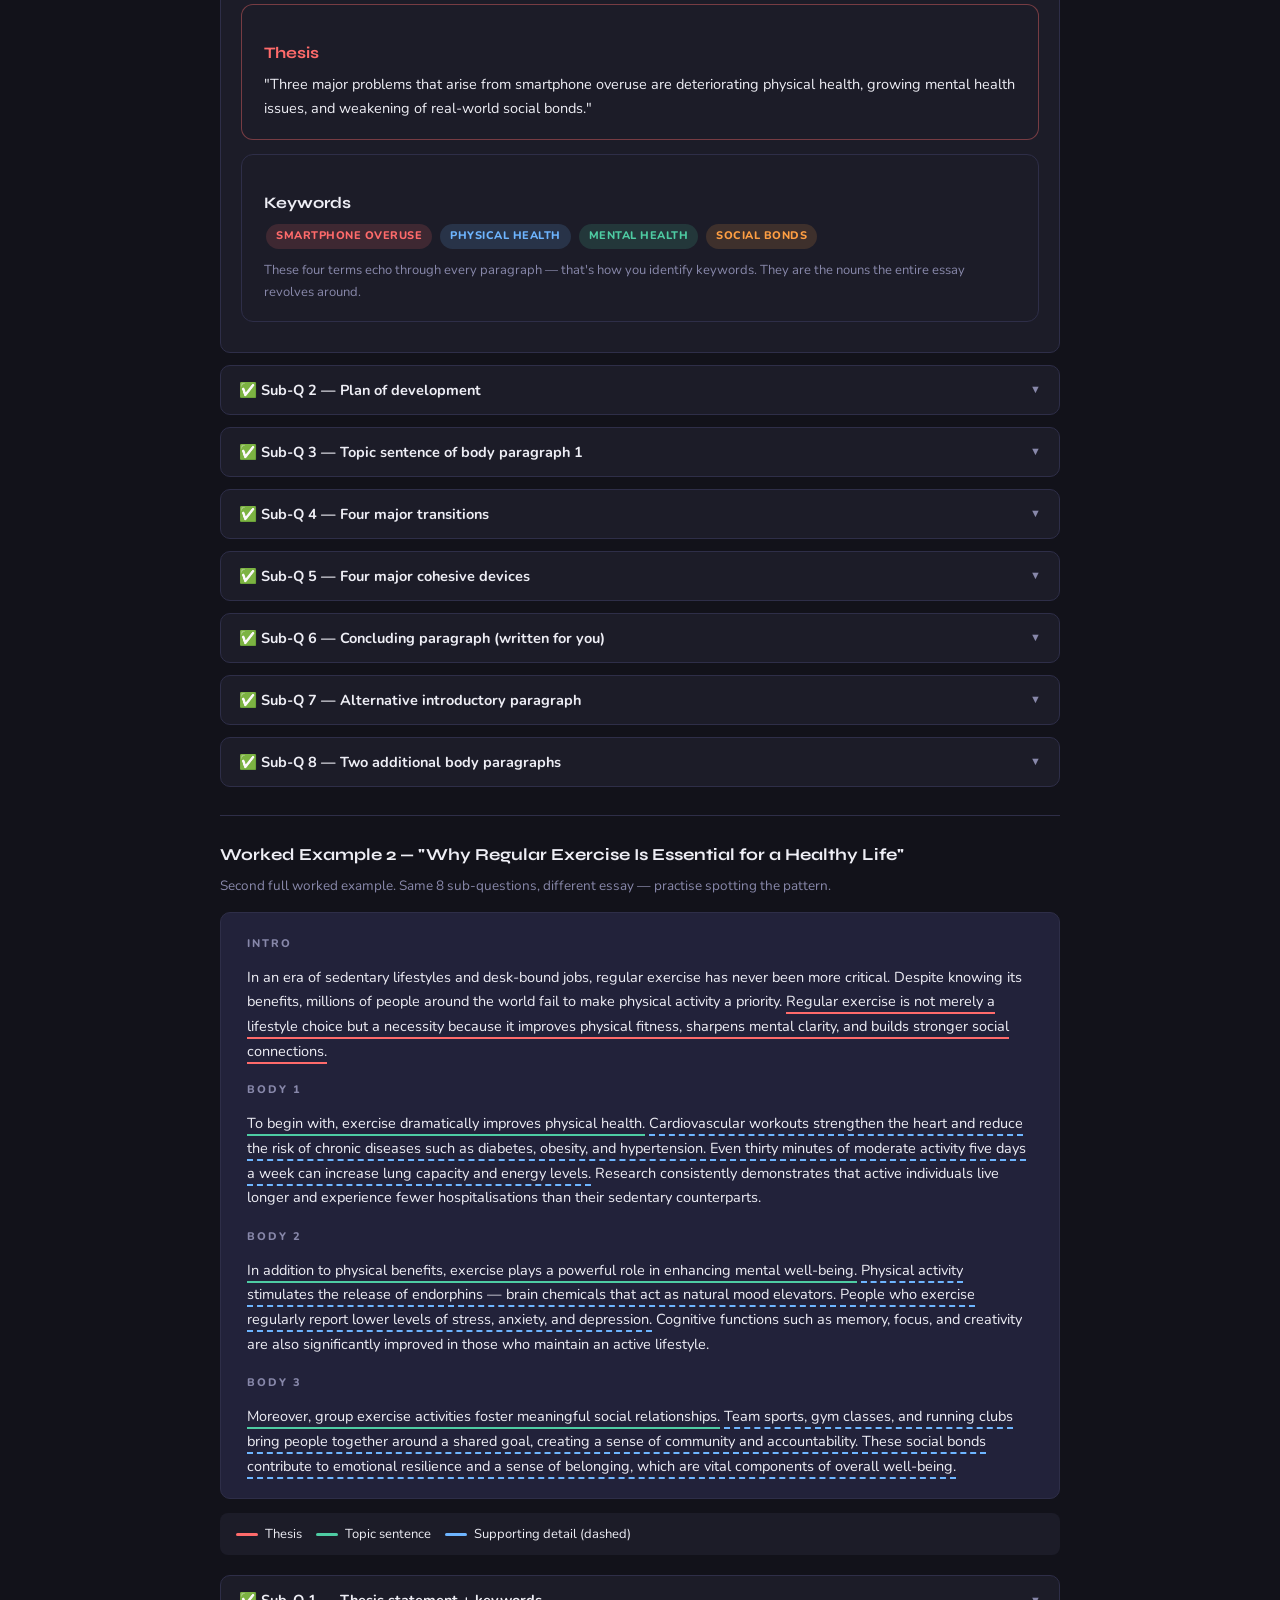
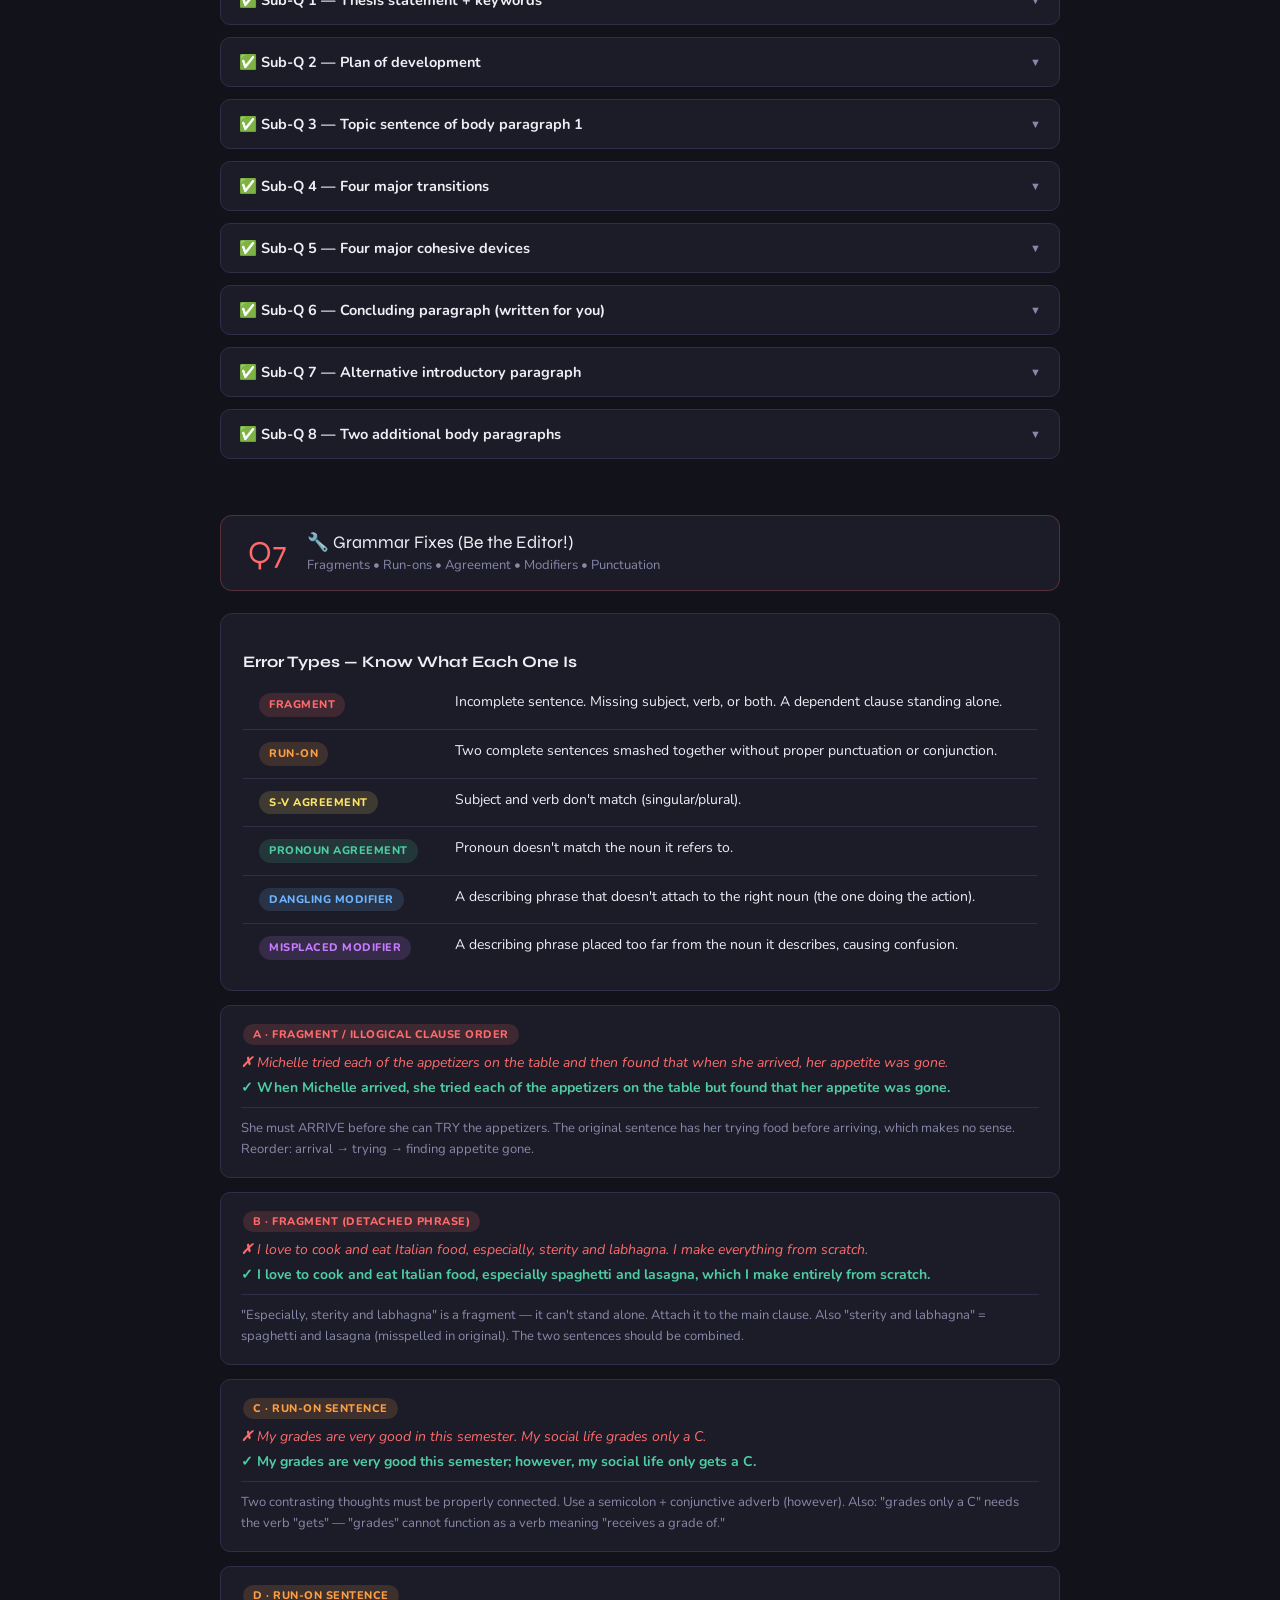
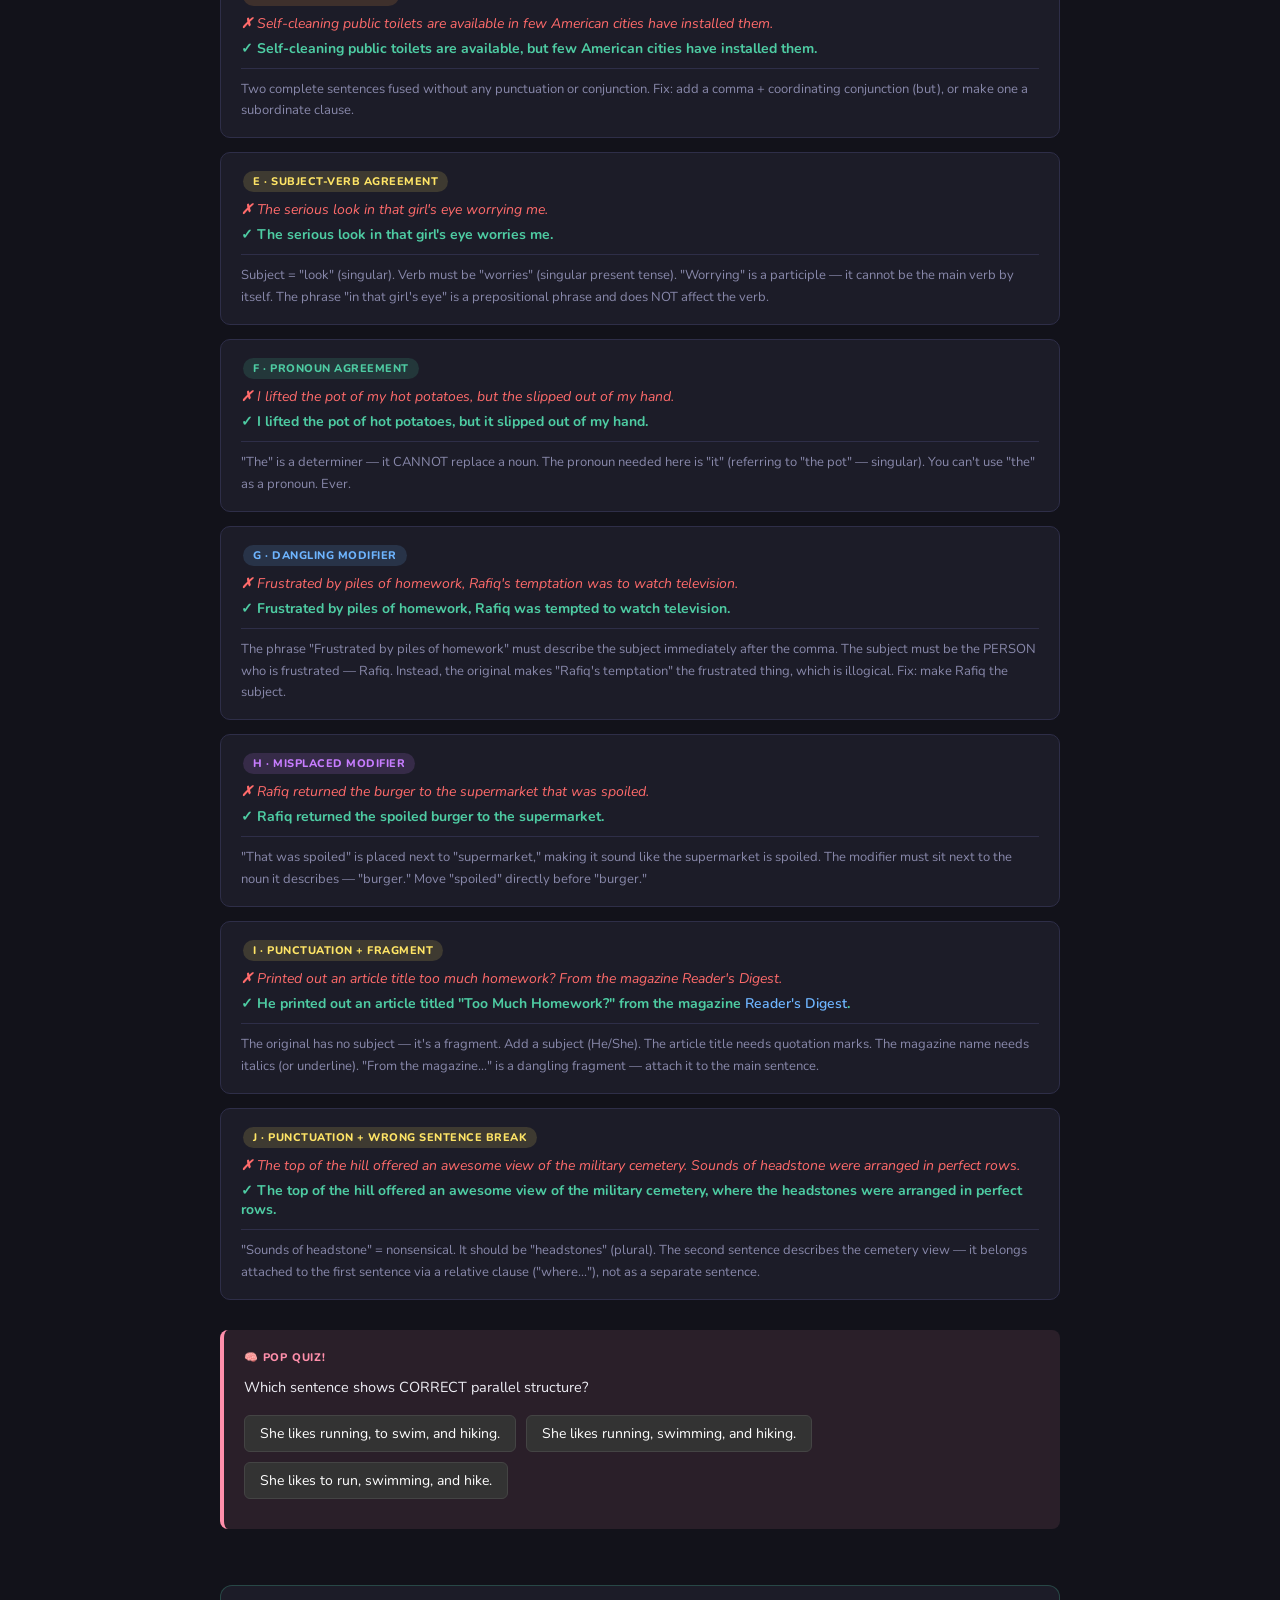
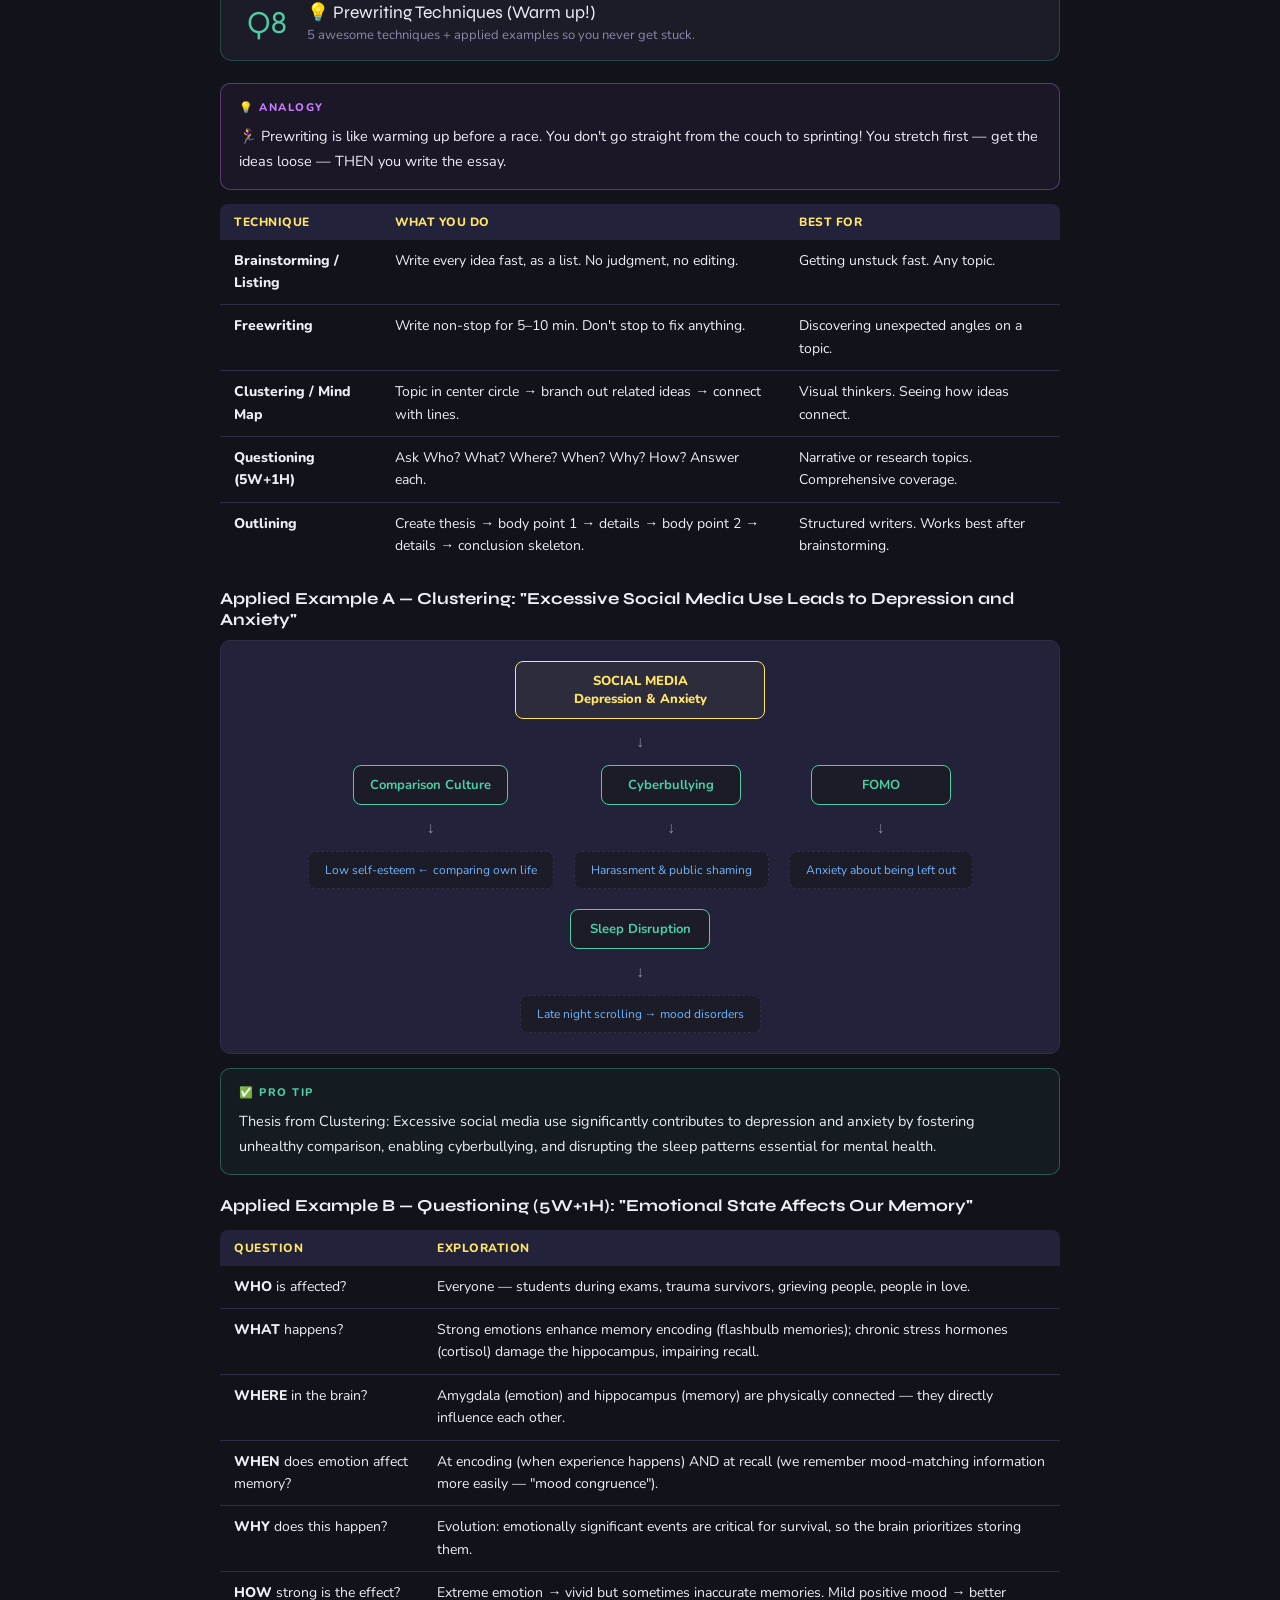
==== commit e4f4786c: "major 2.02" ====
--- a/english-writing-exam.html
+++ b/english-writing-exam.html
@@ -246,7 +246,7 @@
       </details>
 
       <details>
-        <summary>📖 Full Essay — Student Union Elections (Bangladesh)</summary>
+        <summary>📖 Full Essay — Student Union Elections </summary>
         <div class="details-body">
           <div class="essay">
             <div class="essay-label">INTRO</div>
@@ -1813,8 +1813,27 @@
     </div>
   </div>
 
-<script src="assets/js/quiz-bank.js"></script>
-<script src="assets/js/notes.js"></script>
+  <!-- Data Scripts -->
+  <script src="assets/js/data/vocab-action.js"></script>
+  <script src="assets/js/data/vocab-descriptive.js"></script>
+  <script src="assets/js/data/vocab-connecting.js"></script>
+  <script src="assets/js/data/vocab-bonus.js"></script>
+  <script src="assets/js/data/vocab-loader.js"></script>
+  <script src="assets/js/data/quiz-writing.js"></script>
+  <script src="assets/js/data/quiz-linguistics.js"></script>
+  <script src="assets/js/data/quiz-fun.js"></script>
+  <script src="assets/js/data/quiz-loader.js"></script>
+
+  <!-- Feature Scripts -->
+  <script src="assets/js/features/love-messages.js"></script>
+  <script src="assets/js/features/pwa-init.js"></script>
+  <script src="assets/js/features/reading-progress.js"></script>
+  <script src="assets/js/features/nav-highlight.js"></script>
+  <script src="assets/js/features/notepad.js"></script>
+  <script src="assets/js/features/easter-eggs.js"></script>
+  <script src="assets/js/features/roasts.js"></script>
+  <script src="assets/js/features/quiz-engine.js"></script>
+
 </body>
 
 </html>
--- a/assets/css/notes.css
+++ b/assets/css/notes.css
@@ -12,7 +12,8 @@
   padding: 4px 12px; border-radius: 20px; border: 1.5px solid var(--border);
   color: var(--muted); transition: all 0.2s;
 }
-nav a:hover { color: var(--yellow); border-color: var(--yellow); background: rgba(255,229,102,0.08); }
+nav a:hover { color: var(--yellow); border-color: var(--yellow); background: rgba(255,229,102,0.12); transform: translateY(-2px); }
+nav a.active { background: var(--yellow); color: #000; }
 
 /* HERO */
 .hero {
@@ -97,6 +98,12 @@
   content: '🧠 BRAIN BOMB';
   font-weight: 800; color: var(--yellow); font-size: 11px;
   letter-spacing: 1.5px; display: block; margin-bottom: 7px;
+  animation: pulse 2s infinite;
+}
+@keyframes pulse {
+  0% { opacity: 0.7; }
+  50% { opacity: 1; }
+  100% { opacity: 0.7; }
 }
 .tip {
   background: rgba(78,204,163,0.06);
@@ -270,6 +277,38 @@
 .fc-box.node   { border-color: var(--mint);   color: var(--mint);   font-weight: 700; }
 .fc-box.leaf   { color: var(--sky); font-size: 12px; border-style: dashed; }
 .fc-arrow { color: var(--muted); font-size: 16px; }
+
+/* ── TABLE OF CONTENTS ──────────────────────── */
+.toc-header { font-family: 'Syne', sans-serif; font-size: 1.5rem; color: var(--text); margin-bottom: 20px; text-align: center; text-transform: uppercase; letter-spacing: 1px; }
+.toc-grid { display: grid; grid-template-columns: repeat(auto-fill, minmax(240px, 1fr)); gap: 16px; margin-bottom: 40px; }
+.toc-card { display: flex; align-items: center; gap: 14px; background: var(--card); border: 1.5px solid var(--border); border-radius: 12px; padding: 16px; text-decoration: none; color: var(--text); transition: all 0.3s cubic-bezier(0.4, 0, 0.2, 1); position: relative; overflow: hidden; }
+.toc-card::before { content: ''; position: absolute; top: 0; left: 0; width: 4px; height: 100%; background: var(--border); transition: background 0.3s; }
+.toc-num { font-family: 'Syne', sans-serif; font-size: 1.8rem; font-weight: 800; color: var(--muted); width: 32px; text-align: center; transition: color 0.3s; flex-shrink: 0; }
+.toc-content { display: flex; flex-direction: column; }
+.toc-title { font-family: 'Syne', sans-serif; font-size: 16px; font-weight: 700; margin-bottom: 2px; }
+.toc-sub { font-size: 12px; color: var(--muted); }
+.toc-card:hover { transform: translateY(-4px); box-shadow: 0 8px 24px rgba(0,0,0,0.2); }
+.toc-card.t-yellow:hover { border-color: var(--yellow); background: rgba(255,229,102,0.05); }
+.toc-card.t-yellow:hover::before { background: var(--yellow); }
+.toc-card.t-yellow:hover .toc-num { color: var(--yellow); }
+.toc-card.t-mint:hover { border-color: var(--mint); background: rgba(78,204,163,0.05); }
+.toc-card.t-mint:hover::before { background: var(--mint); }
+.toc-card.t-mint:hover .toc-num { color: var(--mint); }
+.toc-card.t-sky:hover { border-color: var(--sky); background: rgba(110,181,255,0.05); }
+.toc-card.t-sky:hover::before { background: var(--sky); }
+.toc-card.t-sky:hover .toc-num { color: var(--sky); }
+.toc-card.t-coral:hover { border-color: var(--coral); background: rgba(255,107,107,0.05); }
+.toc-card.t-coral:hover::before { background: var(--coral); }
+.toc-card.t-coral:hover .toc-num { color: var(--coral); }
+.toc-card.t-orange:hover { border-color: var(--orange); background: rgba(255,159,67,0.05); }
+.toc-card.t-orange:hover::before { background: var(--orange); }
+.toc-card.t-orange:hover .toc-num { color: var(--orange); }
+.toc-card.t-purple:hover { border-color: var(--purple); background: rgba(199,125,255,0.05); }
+.toc-card.t-purple:hover::before { background: var(--purple); }
+.toc-card.t-purple:hover .toc-num { color: var(--purple); }
+.toc-card.t-pink:hover { border-color: var(--pink); background: rgba(255,143,171,0.05); }
+.toc-card.t-pink:hover::before { background: var(--pink); }
+.toc-card.t-pink:hover .toc-num { color: var(--pink); }
 
 /* ── TRANSITION CHIPS ───────────────────────── */
 .trans-grid { display: grid; grid-template-columns: repeat(auto-fill, minmax(130px, 1fr)); gap: 8px; margin: 10px 0; }
@@ -329,3 +368,294 @@
   z-index: 9999; width: 0%; transition: width 0.1s linear;
   pointer-events: none;
 }
+/* ── INLINE QUIZ POPUP ─────────────────────── */
+.inline-quiz {
+  background: var(--card2);
+  border: 2px solid var(--border);
+  border-radius: 16px;
+  padding: 24px;
+  margin: 30px 0;
+  position: relative;
+  transition: all 0.3s cubic-bezier(0.175, 0.885, 0.32, 1.275);
+}
+.inline-quiz:hover {
+  border-color: var(--pink);
+  box-shadow: 0 10px 30px rgba(255,143,171,0.15);
+}
+.iq-label {
+  position: absolute;
+  top: -12px;
+  left: 20px;
+  background: var(--pink);
+  color: #000;
+  font-weight: 800;
+  font-size: 10px;
+  padding: 4px 12px;
+  border-radius: 20px;
+  text-transform: uppercase;
+  letter-spacing: 1px;
+}
+.iq-question {
+  font-family: 'Syne', sans-serif;
+  font-size: 1.1rem;
+  margin-bottom: 18px;
+  line-height: 1.4;
+}
+.iq-options {
+  display: grid;
+  grid-template-columns: 1fr;
+  gap: 10px;
+}
+.iq-btn {
+  background: rgba(255,255,255,0.05);
+  border: 1px solid var(--border);
+  padding: 12px 18px;
+  border-radius: 10px;
+  color: #fff;
+  font-size: 14px;
+  font-weight: 600;
+  text-align: left;
+  cursor: pointer;
+  transition: all 0.2s;
+}
+.iq-btn:hover {
+  background: rgba(255,255,255,0.1);
+  transform: translateX(5px);
+}
+.iq-btn.correct {
+  background: rgba(78,204,163,0.2) !important;
+  border-color: var(--mint) !important;
+  color: var(--mint);
+}
+.iq-btn.wrong {
+  background: rgba(255,107,107,0.2) !important;
+  border-color: var(--coral) !important;
+  color: var(--coral);
+}
+.iq-explanation {
+  margin-top: 15px;
+  padding: 12px;
+  background: rgba(255,255,255,0.03);
+  border-radius: 8px;
+  font-size: 13px;
+  color: var(--muted);
+  display: none;
+  animation: fadeIn 0.4s forwards;
+}
+@keyframes fadeIn {
+  from { opacity: 0; transform: translateY(10px); }
+  to { opacity: 1; transform: translateY(0); }
+}
+
+/* ── BETTER DIAGRAMS ──────────────────────── */
+.visual-aid {
+  background: var(--card);
+  border: 1px solid var(--border);
+  border-radius: 12px;
+  padding: 20px;
+  margin: 20px 0;
+  display: flex;
+  flex-direction: column;
+  align-items: center;
+}
+.flow-container {
+  display: flex;
+  align-items: center;
+  justify-content: center;
+  gap: 15px;
+  flex-wrap: wrap;
+}
+.flow-node {
+  background: var(--card2);
+  border: 2px solid var(--border);
+  padding: 10px 15px;
+  border-radius: 8px;
+  font-weight: 700;
+  font-size: 14px;
+}
+.flow-arrow {
+  color: var(--muted);
+  font-size: 20px;
+}
+
+/* ── DECORATIONS ──────────────────────────── */
+.highlight-box {
+  background: linear-gradient(135deg, rgba(255,229,102,0.05) 0%, rgba(78,204,163,0.05) 100%);
+  border-left: 4px solid var(--yellow);
+  padding: 20px;
+  border-radius: 0 12px 12px 0;
+  margin: 20px 0;
+}
+/* -- PREMIUM DIAGRAMS ------------------------ */
+.vd-container {
+  background: rgba(18,18,26,0.6);
+  border: 1px solid var(--border);
+  border-radius: 16px;
+  padding: 24px;
+  margin: 28px 0;
+  box-shadow: inset 0 0 20px rgba(0,0,0,0.5), 0 8px 24px rgba(0,0,0,0.2);
+  position: relative;
+  overflow: hidden;
+}
+.vd-container::before {
+  content: ''; position: absolute; top: 0; left: 0; right: 0; height: 3px;
+  background: linear-gradient(90deg, var(--yellow), var(--pink), var(--sky));
+  opacity: 0.7;
+}
+.vd-title {
+  font-family: 'Syne', sans-serif;
+  font-size: 1.1rem;
+  text-transform: uppercase;
+  letter-spacing: 2px;
+  margin-bottom: 24px;
+  text-align: center;
+  color: var(--text);
+  text-shadow: 0 0 10px rgba(255,255,255,0.1);
+}
+.vd-grid {
+  display: flex; gap: 20px; flex-wrap: wrap; justify-content: center;
+}
+.vd-card {
+  background: var(--card2);
+  border: 1px solid var(--border);
+  border-radius: 12px;
+  padding: 16px 20px;
+  flex: 1; min-width: 200px;
+  box-shadow: 0 4px 12px rgba(0,0,0,0.15);
+  transition: transform 0.3s cubic-bezier(0.4,0,0.2,1), box-shadow 0.3s;
+  position: relative;
+}
+.vd-card:hover {
+  transform: translateY(-5px);
+}
+.vd-card.c-purple { border-top: 3px solid var(--purple); }
+.vd-card.c-purple:hover { box-shadow: 0 8px 24px rgba(199,125,255,0.15); }
+.vd-card.c-mint { border-top: 3px solid var(--mint); }
+.vd-card.c-mint:hover { box-shadow: 0 8px 24px rgba(78,204,163,0.15); }
+.vd-card.c-sky { border-top: 3px solid var(--sky); }
+.vd-card.c-sky:hover { box-shadow: 0 8px 24px rgba(110,181,255,0.15); }
+.vd-card.c-yellow { border-top: 3px solid var(--yellow); }
+.vd-card.c-yellow:hover { box-shadow: 0 8px 24px rgba(255,229,102,0.15); }
+.vd-card.c-coral { border-top: 3px solid var(--coral); }
+.vd-card.c-coral:hover { box-shadow: 0 8px 24px rgba(255,107,107,0.15); }
+.vd-card.c-orange { border-top: 3px solid var(--orange); }
+.vd-card.c-orange:hover { box-shadow: 0 8px 24px rgba(255,159,67,0.15); }
+.vd-card.c-pink { border-top: 3px solid var(--pink); }
+.vd-card.c-pink:hover { box-shadow: 0 8px 24px rgba(255,143,171,0.15); }
+
+.vd-card-title {
+  font-size: 0.95rem; font-weight: 800; margin-bottom: 8px; display: flex; align-items: center; gap: 8px;
+}
+.vd-card-sub {
+  font-size: 0.85rem; color: var(--muted); line-height: 1.5;
+}
+.vd-connector {
+  display: flex; align-items: center; justify-content: center;
+  color: var(--muted); font-size: 1.5rem; opacity: 0.6; padding: 10px;
+}
+.vd-timeline {
+  display: flex; flex-direction: column; gap: 0; position: relative; padding-left: 30px; margin: 10px 0;
+}
+.vd-timeline::before {
+  content: ''; position: absolute; left: 10px; top: 10px; bottom: 10px; width: 2px;
+  background: linear-gradient(180deg, var(--sky), var(--purple), var(--coral));
+  opacity: 0.5; border-radius: 2px;
+}
+.vd-tl-item {
+  position: relative; padding: 12px 0;
+}
+.vd-tl-dot {
+  position: absolute; left: -25px; top: 18px; width: 12px; height: 12px;
+  border-radius: 50%; background: var(--card); border: 2px solid var(--sky);
+  box-shadow: 0 0 10px var(--sky); z-index: 2;
+}
+.vd-tree-container {
+  display: flex; flex-direction: column; align-items: center; width: 100%; overflow-x: auto; padding-bottom: 10px;
+}
+.vd-svg-tree {
+  max-width: 100%; height: auto; filter: drop-shadow(0 4px 6px rgba(0,0,0,0.3)); display: block; margin: 0 auto;
+}
+.vd-svg-tree text { font-family: 'Nunito', sans-serif; }
+.vd-svg-tree path { stroke-linecap: round; stroke-linejoin: round; }
+.vd-rule-box {
+  background: rgba(0,0,0,0.3); border: 1px solid var(--border); border-radius: 8px;
+  padding: 12px 16px; margin-bottom: 8px; display: flex; align-items: center; gap: 12px;
+  transition: border-color 0.2s;
+}
+.vd-rule-box:hover { border-color: var(--yellow); }
+.vd-rule-num {
+  width: 28px; height: 28px; border-radius: 50%; background: var(--card2);
+  display: flex; align-items: center; justify-content: center; font-weight: 800; font-size: 0.85rem;
+  border: 1px solid var(--border); flex-shrink: 0;
+}
+/* -- DIAGRAM POLISH ------------------------ */
+.vd-container {
+  padding: 32px;
+  margin: 36px 0;
+  border: 1px solid rgba(255,255,255,0.08);
+  box-shadow: inset 0 0 30px rgba(0,0,0,0.6), 0 10px 30px rgba(0,0,0,0.25);
+  background: linear-gradient(180deg, rgba(18,18,26,0.8) 0%, rgba(12,12,18,0.95) 100%);
+}
+.vd-title {
+  letter-spacing: 3px;
+  font-size: 1.2rem;
+  margin-bottom: 30px;
+  text-shadow: 0 0 15px currentColor;
+  opacity: 0.9;
+}
+.vd-grid {
+  gap: 24px;
+}
+.vd-card {
+  padding: 20px 24px;
+  border: 1px solid rgba(255,255,255,0.05);
+  background: rgba(255,255,255,0.02);
+  backdrop-filter: blur(10px);
+}
+.vd-card-title {
+  font-size: 1rem;
+  letter-spacing: 0.5px;
+  margin-bottom: 12px;
+}
+.vd-card-sub {
+  font-size: 0.9rem;
+  line-height: 1.6;
+}
+.vd-rule-box {
+  background: rgba(0,0,0,0.4);
+  padding: 14px 18px;
+  border: 1px solid rgba(255,255,255,0.08);
+  font-size: 0.95rem;
+}
+.vd-timeline::before {
+  left: 11px; width: 3px;
+}
+.vd-tl-item {
+  padding: 16px 0 16px 15px;
+}
+.vd-tl-dot {
+  width: 14px; height: 14px; left: -27px; top: 20px;
+  border-width: 3px;
+}
+.vd-tree-container {
+  padding-bottom: 20px;
+}
+.vd-svg-tree path {
+  stroke: rgba(255,255,255,0.2);
+  stroke-width: 2.5px;
+}
+.vd-branch-h {
+  position: absolute; top: -16px; height: 2px; background: rgba(255,255,255,0.15); z-index: 1;
+}
+.vd-branch-v {
+  position: absolute; top: -16px; width: 2px; height: 16px; background: rgba(255,255,255,0.15); z-index: 1;
+}
+.vd-tree-row {
+  display: flex; justify-content: center; width: 100%; position: relative; gap: 20px; margin-top: 32px;
+}
+.vd-node-flex {
+  flex: 1; display: flex; flex-direction: column; align-items: center; position: relative;
+}
+.vd-label {
+  font-size: 0.8rem; color: var(--muted); text-transform: uppercase; letter-spacing: 1px; margin-top: 12px;
+}
